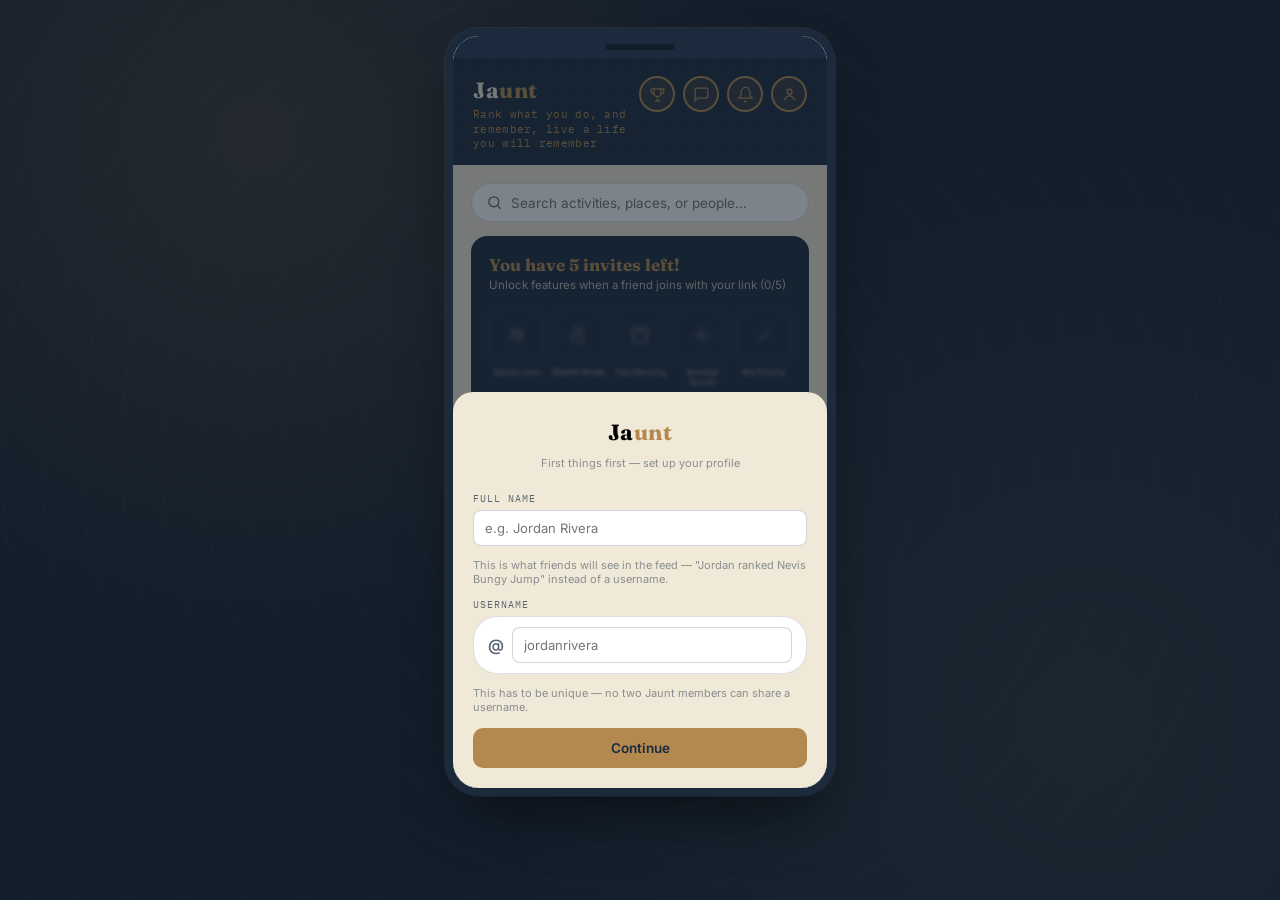
==== index.html @ 6f62150e "Add files via upload" ====
<!DOCTYPE html>
<html lang="en">
<head>
<meta charset="UTF-8">
<meta name="viewport" content="width=device-width, initial-scale=1.0">
<title>Jaunt — Prototype</title>
<link rel="preconnect" href="https://fonts.googleapis.com">
<link href="https://fonts.googleapis.com/css2?family=Fraunces:opsz,wght@9..144,400;9..144,600;9..144,700&family=Inter:wght@400;500;600;700&family=IBM+Plex+Mono:wght@400;500;600&display=swap" rel="stylesheet">
<style>
  :root{
    --ink:#1B2A3D;
    --ink-2:#131E2B;
    --parchment:#F1E9D8;
    --parchment-2:#E7DBBE;
    --brass:#B4894F;
    --brass-dark:#8C6A3B;
    --trail:#4B6455;      /* Exploration */
    --signal:#A8402F;     /* Adrenaline */
    --leisure:#3E6B8A;    /* Leisure */
    --culture:#6B4E71;    /* Culture */
    --nature:#7C8B4A;     /* Nature */
    --slate:#5C6670;
    --cream:#F1E9D8;
    --map-ocean:#D8E6EC;
    --map-land:#C7BFA2;
    --radius:14px;
  }
  *{box-sizing:border-box; margin:0; padding:0;}
  body{
    font-family:'Inter', sans-serif;
    background:
      radial-gradient(circle at 20% 15%, rgba(180,137,79,0.10), transparent 40%),
      radial-gradient(circle at 85% 80%, rgba(75,100,85,0.12), transparent 45%),
      var(--ink-2);
    min-height:100vh;
    display:flex;
    align-items:flex-start;
    justify-content:center;
    padding:28px 12px;
    position:relative;
    overflow-x:hidden;
  }
  body::before{
    content:'';
    position:fixed; inset:0;
    background-image:
      repeating-radial-gradient(circle at 50% 50%, transparent 0, transparent 38px, rgba(241,233,216,0.025) 39px, transparent 40px);
    pointer-events:none;
  }
  .phone{
    width:390px;
    max-width:100%;
    background:var(--parchment);
    border-radius:34px;
    border:8px solid var(--ink);
    box-shadow:0 30px 60px -20px rgba(0,0,0,0.6), 0 0 0 1px rgba(180,137,79,0.15);
    overflow:hidden;
    position:relative;
  }
  .notch{
    height:22px; background:var(--ink);
    display:flex; align-items:center; justify-content:center;
  }
  .notch::after{
    content:'';
    width:70px; height:6px; background:var(--ink-2); border-radius:4px;
  }
  .app{
    height:730px;
    display:flex;
    flex-direction:column;
    background:var(--parchment);
    position:relative;
  }
  .topbar{
    padding:18px 20px 14px;
    background:var(--ink);
    color:var(--cream);
    position:relative;
    overflow:hidden;
    display:flex;
    align-items:flex-start;
    justify-content:space-between;
  }
  .topbar::before{
    content:'';
    position:absolute; inset:0;
    background-image: linear-gradient(rgba(241,233,216,0.04) 1px, transparent 1px), linear-gradient(90deg, rgba(241,233,216,0.04) 1px, transparent 1px);
    background-size:14px 14px;
    opacity:0.5;
  }
  .brand{
    font-family:'Fraunces', serif;
    font-weight:700;
    font-size:22px;
    letter-spacing:0.5px;
    position:relative;
  }
  .brand span{color:var(--brass);}
  .tagline{
    font-family:'IBM Plex Mono', monospace;
    font-size:10.5px;
    letter-spacing:0.3px;
    color:var(--brass);
    margin-top:3px;
    line-height:1.4;
    max-width:240px;
    position:relative;
  }
  .profile-btn{
    width:36px; height:36px;
    border-radius:50%;
    border:2px solid var(--brass);
    background:rgba(180,137,79,0.12);
    display:flex; align-items:center; justify-content:center;
    cursor:pointer;
    flex-shrink:0;
    position:relative;
  }
  .profile-btn svg{width:17px; height:17px; color:var(--brass);}

  /* ---- Profile / standing panel ---- */
  .tier-stamp{
    width:104px; height:104px;
    border-radius:50%;
    border:3px solid var(--brass);
    display:flex; flex-direction:column; align-items:center; justify-content:center;
    margin:6px auto 14px;
    background:radial-gradient(circle, rgba(180,137,79,0.08), transparent 70%);
    position:relative;
    transform:rotate(-4deg);
  }
  .tier-stamp::before{
    content:'';
    position:absolute; inset:6px;
    border:1px dashed var(--brass);
    border-radius:50%;
    opacity:0.6;
  }
  .tier-stamp .tier-name{
    font-family:'Fraunces', serif; font-weight:700; font-size:14px; color:var(--ink);
    text-align:center; line-height:1.15; padding:0 8px;
  }
  .tier-stamp .tier-sub{
    font-family:'IBM Plex Mono', monospace; font-size:8px; letter-spacing:1px;
    text-transform:uppercase; color:var(--brass-dark); margin-top:3px;
  }
  .stat-row{
    display:flex; justify-content:space-between; align-items:center;
    padding:11px 0; border-bottom:1px solid rgba(27,42,61,0.08);
  }
  .stat-row:last-child{border-bottom:none;}
  .stat-label{font-size:12.5px; color:var(--slate);}
  .stat-value{font-family:'IBM Plex Mono', monospace; font-size:13px; font-weight:600; color:var(--ink);}
  .bar-track{
    width:100%; height:7px; border-radius:20px;
    background:rgba(27,42,61,0.1); overflow:hidden; margin-top:6px;
  }
  .bar-fill{height:100%; border-radius:20px; background:var(--trail); transition:width .3s ease;}
  .perk-row{
    display:flex; align-items:center; gap:10px;
    padding:10px 0; border-bottom:1px solid rgba(27,42,61,0.08);
  }
  .perk-row:last-child{border-bottom:none;}
  .perk-icon{
    width:28px; height:28px; border-radius:50%;
    display:flex; align-items:center; justify-content:center;
    flex-shrink:0;
  }
  .perk-icon svg{width:14px; height:14px;}
  .perk-icon.unlocked{background:var(--trail); color:#fff;}
  .perk-icon.locked{background:rgba(27,42,61,0.08); color:var(--slate);}
  .perk-text{flex:1;}
  .perk-name{font-size:12.5px; font-weight:600; color:var(--ink);}
  .perk-desc{font-size:10.5px; color:var(--slate); margin-top:1px;}
  .perk-status{
    font-family:'IBM Plex Mono', monospace; font-size:8.5px; letter-spacing:0.5px; text-transform:uppercase;
  }
  .perk-status.unlocked{color:var(--trail);}
  .perk-status.locked{color:var(--slate);}
  .upcoming-card{
    background:var(--parchment-2); border-radius:10px; padding:12px; margin-top:8px;
    border:1px solid rgba(27,42,61,0.1);
  }
  .upcoming-top{display:flex; justify-content:space-between; align-items:flex-start;}
  .upcoming-name{font-family:'Fraunces', serif; font-weight:600; font-size:13.5px; color:var(--ink);}
  .upcoming-date{font-family:'IBM Plex Mono', monospace; font-size:10px; color:var(--brass-dark);}
  .upcoming-loc{font-size:11px; color:var(--slate); margin-top:1px;}

  /* ---- Profile tab: header, map, pills ---- */
  .profile-head{
    display:flex; align-items:center; gap:12px;
    padding:4px 0 6px;
  }
  .avatar{
    width:54px; height:54px; border-radius:50%;
    background:var(--ink); color:var(--brass);
    display:flex; align-items:center; justify-content:center;
    font-family:'Fraunces', serif; font-weight:700; font-size:20px;
    border:2px solid var(--brass);
    flex-shrink:0; cursor:pointer; position:relative;
  }
  .profile-name{font-family:'Fraunces', serif; font-weight:600; font-size:16px; color:var(--ink);}
  .profile-rank{
    font-family:'IBM Plex Mono', monospace; font-size:11px; color:var(--brass-dark);
    margin-top:3px;
  }
  .profile-tier-chip{
    display:inline-block; margin-top:5px;
    font-family:'IBM Plex Mono', monospace; font-size:9px; letter-spacing:0.5px; text-transform:uppercase;
    color:var(--ink); background:var(--parchment-2); border:1px solid var(--brass);
    padding:2px 8px; border-radius:20px;
  }
  .map-card{
    background:#fff; border-radius:var(--radius); padding:10px;
    box-shadow:0 4px 14px -6px rgba(27,42,61,0.2); border:1px solid rgba(27,42,61,0.06);
  }
  .map-card svg{width:100%; height:auto; display:block;}
  .map-caption{
    display:flex; justify-content:space-between; align-items:center;
    font-size:11px; color:var(--slate); margin-top:8px; padding:0 2px;
  }
  .map-legend{display:flex; gap:8px; flex-wrap:wrap;}
  .legend-dot{display:inline-flex; align-items:center; gap:3px; font-size:9.5px; color:var(--slate);}
  .legend-dot::before{content:''; width:7px; height:7px; border-radius:50%; background:var(--c); display:inline-block;}
  .pill-nav{
    display:flex; gap:6px; margin:16px 0 4px; overflow-x:auto; padding-bottom:2px;
  }
  .pill-nav::-webkit-scrollbar{display:none;}
  .pill{
    font-family:'IBM Plex Mono', monospace; font-size:10.5px; letter-spacing:0.5px; text-transform:uppercase;
    padding:7px 13px; border-radius:20px; white-space:nowrap; cursor:pointer;
    border:1.5px solid var(--slate); color:var(--slate); background:transparent; flex-shrink:0;
  }
  .pill.active{background:var(--ink); color:var(--cream); border-color:var(--ink);}
  .rec-why{
    font-size:11px; color:var(--brass-dark); margin-top:6px; font-style:italic;
  }
  .want-flag{
    position:absolute; top:0; right:12px;
    width:16px; height:22px; background:var(--brass);
    clip-path:polygon(0 0, 100% 0, 100% 100%, 50% 78%, 0 100%);
  }

  /* ---- Friend tagging ---- */
  .friend-grid{display:flex; flex-wrap:wrap; gap:8px; margin:4px 0 6px;}
  .friend-chip{
    display:flex; align-items:center; gap:6px;
    padding:6px 11px 6px 6px; border-radius:20px;
    border:1.5px solid var(--slate); background:#fff;
    cursor:pointer; font-size:12px; color:var(--slate);
    font-family:'Inter', sans-serif;
  }
  .friend-chip .mini-avatar{
    width:20px; height:20px; border-radius:50%;
    background:var(--parchment-2); color:var(--ink);
    display:flex; align-items:center; justify-content:center;
    font-family:'IBM Plex Mono', monospace; font-size:9px; font-weight:600;
    flex-shrink:0;
  }
  .friend-chip.selected{border-color:var(--brass); background:var(--brass); color:#fff;}
  .friend-chip.selected .mini-avatar{background:rgba(255,255,255,0.3); color:#fff;}

  /* ---- Photo upload ---- */
  .photo-box{
    border:1.5px dashed var(--slate); border-radius:10px; padding:20px 12px;
    text-align:center; cursor:pointer; color:var(--slate); font-size:12px;
    background:rgba(255,255,255,0.4);
  }
  .photo-box svg{width:22px; height:22px; margin-bottom:6px; display:block; margin-left:auto; margin-right:auto;}
  .photo-preview-wrap{position:relative;}
  .photo-preview{width:100%; height:150px; border-radius:10px; object-fit:cover; display:block;}
  .photo-remove{
    position:absolute; top:8px; right:8px; width:26px; height:26px; border-radius:50%;
    background:rgba(19,30,43,0.75); color:#fff; border:none; cursor:pointer;
    display:flex; align-items:center; justify-content:center; font-size:13px;
  }

  /* ---- Trip stop reorder buttons ---- */
  .stop-move-btn{
    width:20px; height:16px; border:1px solid rgba(27,42,61,0.15); border-radius:4px;
    background:#fff; color:var(--slate); cursor:pointer;
    display:flex; align-items:center; justify-content:center; padding:0;
  }
  .stop-move-btn svg{width:11px; height:11px;}
  .stop-move-btn:disabled{opacity:0.25; cursor:not-allowed;}

  /* ---- Avatar stacks & row thumbnails ---- */
  .mini-avatar{
    width:20px; height:20px; border-radius:50%;
    background:var(--ink); color:var(--brass);
    display:flex; align-items:center; justify-content:center;
    font-family:'IBM Plex Mono', monospace; font-size:8px; font-weight:600;
    flex-shrink:0;
  }
  .avatar-stack{display:flex; margin-top:6px;}
  .avatar-stack .mini-avatar{
    border:1.5px solid var(--parchment); margin-left:-6px;
  }
  .avatar-stack .mini-avatar:first-child{margin-left:0;}
  .row-thumb{width:36px; height:36px; border-radius:8px; object-fit:cover; flex-shrink:0;}

  /* ---- Feed ---- */
  .feed-post{
    background:#fff; border-radius:var(--radius); padding:14px;
    margin-bottom:12px; box-shadow:0 4px 14px -6px rgba(27,42,61,0.2);
    border:1px solid rgba(27,42,61,0.06); cursor:pointer;
  }
  .feed-top{display:flex; gap:10px; align-items:flex-start;}
  .feed-avatar{width:36px; height:36px; font-size:12px;}
  .feed-body{flex:1; min-width:0;}
  .feed-text{font-size:13px; color:var(--ink); line-height:1.4;}
  .feed-meta{font-size:11px; color:var(--slate); margin-top:3px;}
  .feed-note{font-size:12.5px; color:var(--ink); margin-top:8px; line-height:1.4;}
  .feed-time{font-family:'IBM Plex Mono', monospace; font-size:9.5px; color:var(--slate); flex-shrink:0; margin-left:6px;}
  .feed-photo{width:100%; height:130px; object-fit:cover; border-radius:8px; margin-top:10px;}
  .feed-photo-caption{font-size:11px; color:var(--slate); margin-top:4px; font-style:italic;}
  .feed-actions{display:flex; align-items:center; gap:16px; margin-top:10px; padding-top:10px; border-top:1px solid rgba(27,42,61,0.07);}
  .feed-action-btn{
    display:flex; align-items:center; gap:5px; background:none; border:none; cursor:pointer;
    font-family:'IBM Plex Mono', monospace; font-size:10.5px; color:var(--slate);
  }
  .feed-action-btn svg{width:15px; height:15px;}
  .feed-action-btn.liked{color:var(--signal);}
  .feed-action-btn.liked svg{fill:var(--signal);}
  .feed-action-btn.report-btn{margin-left:auto;}
  .report-reason-row{
    display:flex; align-items:center; gap:10px; padding:11px 4px; cursor:pointer;
    border-bottom:1px solid rgba(27,42,61,0.06);
  }
  .report-reason-row:last-child{border-bottom:none;}
  .report-radio{width:16px; height:16px; border-radius:50%; border:1.5px solid var(--slate); flex-shrink:0; display:flex; align-items:center; justify-content:center;}
  .report-radio.selected{border-color:var(--signal);}
  .report-radio.selected::after{content:''; width:8px; height:8px; border-radius:50%; background:var(--signal);}

  /* ---- Public profile viewer & person search results ---- */
  .person-result-row{display:flex; align-items:center; gap:10px; padding:10px 4px; cursor:pointer; border-bottom:1px solid rgba(27,42,61,0.06);}
  .visibility-pill{
    font-family:'IBM Plex Mono', monospace; font-size:8px; text-transform:uppercase; letter-spacing:0.5px;
    padding:2px 7px; border-radius:20px; flex-shrink:0;
  }
  .visibility-pill.public{background:rgba(75,100,85,0.15); color:var(--trail);}
  .visibility-pill.private{background:rgba(27,42,61,0.08); color:var(--slate);}
  .public-been-row{display:flex; align-items:center; gap:10px; padding:9px 0; border-bottom:1px solid rgba(27,42,61,0.07);}
  .public-been-row:last-child{border-bottom:none;}

  /* ---- Friend notes (what your friends think) ---- */
  .friend-note-row{display:flex; gap:10px; padding:10px 0; border-bottom:1px solid rgba(27,42,61,0.08);}
  .friend-note-row:last-child{border-bottom:none;}
  .friend-note-top{display:flex; align-items:center; gap:8px; font-size:12.5px; color:var(--ink); font-weight:600;}
  .friend-note-text{font-size:12px; color:var(--slate); margin-top:3px; font-style:italic; line-height:1.4;}

  /* ---- Search ---- */
  .search-box{
    display:flex; align-items:center; gap:8px;
    background:#fff; border:1.5px solid rgba(27,42,61,0.15); border-radius:24px;
    padding:10px 14px; margin-bottom:4px; color:var(--slate);
  }
  .search-box svg{width:17px; height:17px; flex-shrink:0;}
  .search-box input{
    border:none; outline:none; background:transparent; flex:1;
    font-family:'Inter', sans-serif; font-size:13.5px; color:var(--ink);
  }
  .search-result-row{
    display:flex; align-items:center; gap:10px; padding:10px 4px; cursor:pointer;
    border-bottom:1px solid rgba(27,42,61,0.06);
  }
  .search-result-name{font-family:'Fraunces', serif; font-weight:600; font-size:13.5px; color:var(--ink);}
  .search-result-loc{font-size:11px; color:var(--slate);}
  .search-badge{
    font-family:'IBM Plex Mono', monospace; font-size:8px; text-transform:uppercase;
    color:var(--slate); background:var(--parchment-2); border-radius:10px; padding:2px 7px; flex-shrink:0;
  }
  .request-add-row{
    display:flex; align-items:center; gap:10px;
    border:1.5px dashed var(--brass); border-radius:10px;
    padding:14px; margin-top:8px; cursor:pointer;
    color:var(--slate); font-size:12.5px; line-height:1.4;
  }
  .request-add-row svg{width:20px; height:20px; color:var(--brass); flex-shrink:0;}
  .request-add-link{color:var(--brass-dark); font-weight:600; text-decoration:underline;}

  /* ---- Notifications ---- */
  .notif-row{display:flex; gap:10px; align-items:flex-start; padding:11px 0; border-bottom:1px solid rgba(27,42,61,0.08);}
  .notif-row:last-child{border-bottom:none;}
  .notif-row.unread{background:rgba(180,137,79,0.06); margin:0 -8px; padding:11px 8px; border-radius:8px;}
  .notif-icon{width:30px; height:30px; border-radius:50%; background:var(--parchment-2); color:var(--brass-dark); display:flex; align-items:center; justify-content:center; flex-shrink:0;}
  .notif-icon svg{width:15px; height:15px;}
  .notif-text{font-size:12.5px; color:var(--ink); line-height:1.4;}
  .notif-time{font-family:'IBM Plex Mono', monospace; font-size:9.5px; color:var(--slate); margin-top:2px;}

  /* ---- Messages ---- */
  .convo-row{display:flex; gap:10px; align-items:center; padding:12px 0; border-bottom:1px solid rgba(27,42,61,0.08); cursor:pointer;}
  .convo-row:last-child{border-bottom:none;}
  .convo-name{font-family:'Fraunces', serif; font-weight:600; font-size:13.5px; color:var(--ink);}
  .convo-preview{font-size:11.5px; color:var(--slate); margin-top:1px; white-space:nowrap; overflow:hidden; text-overflow:ellipsis; max-width:220px;}
  .convo-unread-dot{width:8px; height:8px; border-radius:50%; background:var(--signal); flex-shrink:0;}
  .msg-bubble{max-width:78%; padding:9px 13px; border-radius:14px; font-size:12.5px; line-height:1.4; margin-bottom:8px;}
  .msg-bubble.them{background:var(--parchment-2); color:var(--ink); border-bottom-left-radius:4px; align-self:flex-start;}
  .msg-bubble.you{background:var(--ink); color:var(--cream); border-bottom-right-radius:4px; align-self:flex-end; margin-left:auto;}
  .msg-thread{display:flex; flex-direction:column; max-height:340px; overflow-y:auto; padding:4px 2px;}
  .msg-input-row{display:flex; gap:8px; margin-top:12px;}
  .msg-input-row input{flex:1; border:1.5px solid rgba(27,42,61,0.2); border-radius:20px; padding:9px 14px; font-family:'Inter', sans-serif; font-size:13px;}

  /* ---- Badges ---- */
  .badge-grid{display:grid; grid-template-columns:repeat(3,1fr); gap:12px; margin-top:6px;}
  .badge-card{text-align:center; padding:12px 6px; border-radius:12px; background:#fff; border:1px solid rgba(27,42,61,0.08);}
  .badge-card.locked{opacity:0.4;}
  .badge-circle{width:44px; height:44px; border-radius:50%; margin:0 auto 8px; display:flex; align-items:center; justify-content:center; background:var(--brass); color:#fff;}
  .badge-circle svg{width:20px; height:20px;}
  .badge-card.locked .badge-circle{background:var(--slate);}
  .badge-name{font-family:'Fraunces', serif; font-weight:600; font-size:11px; color:var(--ink); line-height:1.25;}
  .badge-desc{font-size:9.5px; color:var(--slate); margin-top:3px; line-height:1.3;}

  /* ---- First Finder tier chips ---- */
  .ff-tier-row{display:flex; gap:8px;}
  .ff-tier-chip{
    flex:1; text-align:center; padding:8px 4px; border-radius:10px;
    background:var(--parchment-2); border:1.5px solid transparent; opacity:0.55;
  }
  .ff-tier-chip.earned{opacity:1; border-color:rgba(180,137,79,0.3);}
  .ff-tier-chip.current{opacity:1; background:var(--brass); border-color:var(--brass-dark);}
  .ff-tier-chip.current .ff-tier-level, .ff-tier-chip.current .ff-tier-name{color:#fff;}
  .ff-tier-level{font-family:'IBM Plex Mono', monospace; font-size:8px; color:var(--brass-dark); letter-spacing:0.5px;}
  .ff-tier-name{font-family:'Fraunces', serif; font-weight:700; font-size:11px; color:var(--ink); margin-top:2px;}
  .ff-tier-req{font-size:8px; color:var(--slate); margin-top:2px;}
  .ff-showcase-card{
    display:flex; align-items:center; gap:12px; background:#fff; border:1px solid rgba(27,42,61,0.08);
    border-radius:14px; padding:14px; margin:10px 0 16px;
  }
  .ff-showcase-icon{
    width:44px; height:44px; border-radius:50%; flex-shrink:0; display:flex; align-items:center; justify-content:center;
    background:var(--brass); color:#fff;
  }
  .ff-showcase-icon svg{width:20px; height:20px;}

  /* ---- Submission pipeline (duplicate check / affiliate match) ---- */
  .processing-step{display:flex; align-items:center; gap:10px; padding:14px 4px; font-size:13px; color:var(--ink);}
  .mini-spinner{
    width:16px; height:16px; border-radius:50%; border:2px solid rgba(27,42,61,0.15);
    border-top-color:var(--brass-dark); flex-shrink:0; animation:mini-spin 0.8s linear infinite;
  }
  @keyframes mini-spin{ to{ transform:rotate(360deg); } }
  .processing-outcome{display:flex; align-items:flex-start; gap:10px; padding:10px 4px; font-size:12.5px; color:var(--ink);}
  .processing-outcome svg{width:18px; height:18px; flex-shrink:0; margin-top:1px;}
  .processing-outcome.success svg{color:var(--trail);}
  .booking-preview-card{background:var(--parchment-2); border-radius:10px; padding:12px; margin-top:6px;}
  .booking-preview-name{font-family:'Fraunces', serif; font-weight:700; font-size:13.5px; color:var(--ink);}
  .booking-preview-loc{font-size:11px; color:var(--slate); margin-top:2px;}

  /* ---- Year in travel recap ---- */
  .recap-card{background:linear-gradient(160deg, var(--ink), var(--ink-2)); color:var(--cream); border-radius:16px; padding:24px 20px; text-align:center;}
  .recap-title{font-family:'Fraunces', serif; font-weight:700; font-size:20px; color:var(--brass);}
  .recap-sub{font-family:'IBM Plex Mono', monospace; font-size:10px; letter-spacing:1.5px; text-transform:uppercase; opacity:0.7; margin-top:4px;}
  .recap-stats{display:grid; grid-template-columns:1fr 1fr; gap:14px; margin:22px 0;}
  .recap-stat-num{font-family:'Fraunces', serif; font-weight:700; font-size:28px; color:#fff;}
  .recap-stat-label{font-family:'IBM Plex Mono', monospace; font-size:9px; letter-spacing:1px; text-transform:uppercase; opacity:0.65; margin-top:2px;}
  .recap-highlight{border-top:1px dashed rgba(241,233,216,0.3); padding-top:16px; margin-top:6px; font-size:12px; opacity:0.85;}

  /* ---- Percentile card ---- */
  .percentile-card{
    background:linear-gradient(160deg, var(--leisure), var(--ink)); color:#fff; border-radius:16px;
    padding:20px; margin-bottom:16px;
  }
  .percentile-label{font-family:'IBM Plex Mono', monospace; font-size:9.5px; letter-spacing:1.5px; text-transform:uppercase; opacity:0.7;}
  .percentile-title{font-family:'Fraunces', serif; font-weight:700; font-size:24px; margin-top:6px;}
  .percentile-stats{display:flex; gap:28px; margin:18px 0 14px;}
  .percentile-num{font-family:'Fraunces', serif; font-weight:700; font-size:26px;}
  .percentile-stat-label{font-family:'IBM Plex Mono', monospace; font-size:9px; letter-spacing:0.5px; text-transform:uppercase; opacity:0.75; margin-top:2px;}
  .percentile-footer{font-size:12.5px; opacity:0.85; margin-bottom:14px;}
  .percentile-brand{font-family:'Fraunces', serif; font-weight:700; font-size:16px; text-align:center; opacity:0.9;}
  .percentile-brand span{color:var(--brass);}

  /* ---- Activity calendar ---- */
  .calendar-card{background:#fff; border-radius:16px; padding:16px; border:1px solid rgba(27,42,61,0.08); box-shadow:0 4px 14px -6px rgba(27,42,61,0.15);}
  .calendar-header{display:flex; align-items:center; justify-content:space-between; font-family:'Fraunces', serif; font-weight:600; font-size:14px; color:var(--ink); margin-bottom:10px;}
  .calendar-header button{background:none; border:none; cursor:pointer; color:var(--ink); padding:4px;}
  .calendar-header button:disabled{opacity:0.25; cursor:not-allowed;}
  .calendar-header svg{width:16px; height:16px;}
  .calendar-stats-row{display:flex; gap:16px; font-size:11.5px; color:var(--slate); margin-bottom:12px;}
  .calendar-stats-row b{color:var(--ink); font-family:'IBM Plex Mono', monospace;}
  .calendar-dow-row{display:grid; grid-template-columns:repeat(7,1fr); text-align:center; font-family:'IBM Plex Mono', monospace; font-size:9px; color:var(--slate); text-transform:uppercase; margin-bottom:4px;}
  .calendar-grid{display:grid; grid-template-columns:repeat(7,1fr); gap:4px;}
  .cal-day{
    aspect-ratio:1; border-radius:6px; background:var(--parchment-2); position:relative;
    display:flex; align-items:flex-end; justify-content:flex-start; padding:3px;
  }
  .cal-day-empty{background:transparent;}
  .cal-day.has-activity{background:var(--trail);}
  .cal-day-clickable{cursor:pointer; transition:transform 0.12s ease;}
  .cal-day-clickable:hover{transform:scale(1.06); box-shadow:0 2px 8px -2px rgba(27,42,61,0.4); z-index:1;}
  .cal-day-num{font-family:'IBM Plex Mono', monospace; font-size:8px; color:var(--slate);}
  .cal-day.has-activity .cal-day-num{color:rgba(255,255,255,0.85); text-shadow:0 1px 2px rgba(0,0,0,0.4);}
  .cal-day-count{
    position:absolute; top:2px; right:2px; background:var(--ink); color:#fff;
    font-family:'IBM Plex Mono', monospace; font-size:7.5px; font-weight:700;
    width:13px; height:13px; border-radius:50%; display:flex; align-items:center; justify-content:center;
  }

  /* ---- Photo gallery ---- */
  .gallery-row{display:flex; gap:8px; overflow-x:auto; padding-bottom:4px;}
  .gallery-row::-webkit-scrollbar{display:none;}
  .gallery-thumb{position:relative; flex-shrink:0; width:84px; height:84px; border-radius:10px; overflow:hidden;}
  .gallery-thumb img{width:100%; height:100%; object-fit:cover;}
  .gallery-thumb .photo-remove{width:20px; height:20px; top:4px; right:4px;}
  .gallery-add{
    flex-shrink:0; width:84px; height:84px; border-radius:10px;
    border:1.5px dashed var(--slate); display:flex; align-items:center; justify-content:center;
    cursor:pointer; color:var(--slate);
  }
  .gallery-add svg{width:18px; height:18px; flex-shrink:0;}
  .photo-note-row{display:flex; align-items:center; gap:10px; margin-bottom:8px;}
  .photo-note-row .field-select{padding:8px 10px; font-size:12px;}

  /* ---- List creation ---- */
  .checkbox-row{display:flex; align-items:center; gap:10px; padding:9px 0; border-bottom:1px solid rgba(27,42,61,0.06); cursor:pointer;}
  .checkbox-row:last-child{border-bottom:none;}
  .checkbox-box{width:18px; height:18px; border-radius:5px; border:1.5px solid var(--slate); flex-shrink:0; display:flex; align-items:center; justify-content:center;}
  .checkbox-box.checked{background:var(--brass); border-color:var(--brass); color:#fff;}
  .checkbox-box svg{width:12px; height:12px;}
  .notif-sub-toggle{cursor:pointer;}

  /* ---- Admin gate ---- */
  .admin-toggle-row{
    display:flex; align-items:center; justify-content:space-between; gap:10px;
    background:#fff; border:1px solid rgba(27,42,61,0.1); border-radius:10px;
    padding:10px 12px; margin-bottom:14px; font-size:11.5px; color:var(--slate);
  }
  .role-pill{
    font-family:'IBM Plex Mono', monospace; font-size:9px; letter-spacing:0.5px; text-transform:uppercase;
    padding:5px 10px; border-radius:20px; cursor:pointer; border:1.5px solid var(--slate); color:var(--slate);
  }
  .role-pill.active{background:var(--ink); color:var(--brass); border-color:var(--ink);}
  .follow-count-btn{
    background:none; border:none; color:var(--slate); font-size:11.5px; font-family:'Inter', sans-serif;
    cursor:pointer; padding:0; text-decoration:underline; text-underline-offset:2px;
  }
  .admin-badge{
    display:inline-block; font-family:'IBM Plex Mono', monospace; font-size:8.5px; letter-spacing:0.5px; text-transform:uppercase;
    color:var(--brass-dark); background:var(--parchment-2); border:1px solid var(--brass); border-radius:20px; padding:2px 8px; margin-left:6px;
  }

  /* ---- Curated lists ---- */
  .list-scroll{display:flex; gap:10px; overflow-x:auto; padding-bottom:6px; margin-bottom:6px;}
  .list-scroll::-webkit-scrollbar{display:none;}
  .list-card{
    flex-shrink:0; width:150px; height:110px; border-radius:12px;
    background:var(--c); position:relative; overflow:hidden; cursor:pointer;
    display:flex; align-items:flex-end; padding:10px;
    box-shadow:0 4px 14px -6px rgba(27,42,61,0.3);
  }
  .list-card::before{
    content:''; position:absolute; inset:0;
    background:linear-gradient(180deg, transparent 30%, rgba(19,30,43,0.75) 100%);
  }
  .list-card-text{position:relative; color:#fff;}
  .list-card-title{font-family:'Fraunces', serif; font-weight:700; font-size:13px; line-height:1.2;}
  .list-card-sub{font-family:'IBM Plex Mono', monospace; font-size:9px; margin-top:3px; opacity:0.9;}

  /* ---- Near you ---- */
  .field-select{
    width:100%; border:1.5px solid rgba(27,42,61,0.2); background:#fff; border-radius:8px;
    padding:9px 11px; font-family:'Inter', sans-serif; font-size:13px; color:var(--ink);
  }
  .category-pick-grid{display:flex; flex-wrap:wrap; gap:8px; margin-top:2px;}
  .category-pick-btn{
    display:flex; align-items:center; gap:8px; flex:1 1 auto; min-width:130px;
    padding:11px 14px; border-radius:14px; border:1.5px solid rgba(27,42,61,0.15);
    background:#fff; color:var(--ink); cursor:pointer;
    font-family:'Inter', sans-serif; font-weight:600; font-size:12.5px;
  }
  .category-pick-btn svg{width:17px; height:17px; flex-shrink:0;}
  .category-pick-btn.selected{background:var(--ink); color:var(--brass); border-color:var(--ink);}
  .nearby-row{display:flex; align-items:center; gap:10px; padding:10px 0; border-bottom:1px solid rgba(27,42,61,0.08); cursor:pointer;}
  .nearby-row:last-child{border-bottom:none;}
  .nearby-dist{font-family:'IBM Plex Mono', monospace; font-size:10.5px; color:var(--brass-dark); flex-shrink:0;}

  /* ---- Leaderboard ---- */
  .lb-row{display:flex; align-items:center; gap:12px; padding:11px 0; border-bottom:1px solid rgba(27,42,61,0.08);}
  .lb-row:last-child{border-bottom:none;}
  .lb-rank{width:22px; font-family:'IBM Plex Mono', monospace; font-weight:700; font-size:13px; color:var(--slate); text-align:center; flex-shrink:0;}
  .lb-rank.gold{color:#B4894F;} .lb-rank.silver{color:#8C97A0;} .lb-rank.bronze{color:#A8703F;}
  .lb-you{background:var(--parchment-2); border-radius:10px; margin:0 -8px; padding:11px 8px;}
  .lb-stat{font-family:'IBM Plex Mono', monospace; font-weight:700; font-size:13px; color:var(--ink);}

  /* ---- Score chips & tier picker ---- */
  .score-chip{
    font-family:'IBM Plex Mono', monospace; font-weight:700; font-size:13px; color:#fff;
    background:var(--c); border-radius:8px; min-width:36px; height:34px; padding:0 6px;
    display:flex; align-items:center; justify-content:center; flex-shrink:0;
  }
  .score-chip-sm{font-size:10.5px; min-width:28px; height:24px; border-radius:6px;}
  .score-chip-locked{
    background:var(--parchment-2); border:1.5px dashed var(--slate); color:var(--slate);
    border-radius:8px; min-width:36px; height:34px; display:flex; align-items:center; justify-content:center; flex-shrink:0;
  }
  .score-chip-locked svg{width:15px; height:15px;}
  .score-chip-locked-sm{min-width:28px; height:24px; border-radius:6px;}
  .score-chip-locked-sm svg{width:12px; height:12px;}
  .tier-pills{display:flex; gap:8px; margin:4px 0 16px;}
  .tier-pill{
    flex:1; padding:11px 4px; border-radius:10px; border:1.5px solid var(--slate);
    background:#fff; text-align:center; font-size:11.5px; font-weight:600; color:var(--slate);
    cursor:pointer; line-height:1.3;
  }
  .tier-pill.selected{border-color:var(--c); background:var(--c); color:#fff;}

  /* ---- Recommended / average score row ---- */
  .mini-score-row{display:flex; gap:14px; margin-top:8px; flex-wrap:wrap;}
  .mini-score{display:flex; align-items:center; gap:4px; font-family:'IBM Plex Mono', monospace; font-size:10.5px; color:var(--slate);}
  .mini-score svg{width:11px; height:11px; flex-shrink:0;}
  .mini-score .val{font-weight:700; color:var(--ink);}
  .mini-score.locked{opacity:0.55; font-style:italic;}
  .sample-count{color:var(--slate); font-weight:400;}
  .tag-row{display:flex; flex-wrap:wrap; gap:6px; margin-top:8px;}
  .vibe-tag{
    font-family:'IBM Plex Mono', monospace; font-size:9px; letter-spacing:0.3px;
    color:var(--brass-dark); background:var(--parchment-2); border:1px solid rgba(180,137,79,0.35);
    border-radius:20px; padding:3px 9px;
  }
  .price-tier{font-family:'IBM Plex Mono', monospace; font-weight:700; font-size:11px; color:var(--ink);}

  /* ---- Breakdown (Activities / Cities / Countries) ---- */
  .breakdown-header{
    display:flex; justify-content:space-between; align-items:center;
    margin:14px 0 4px; font-size:12.5px; color:var(--slate);
  }
  .breakdown-header .pill{padding:5px 11px; font-size:9.5px;}
  .breakdown-row{
    display:flex; justify-content:space-between; align-items:center;
    padding:13px 0; border-bottom:1px solid rgba(27,42,61,0.08); cursor:pointer;
  }
  .breakdown-row:last-child{border-bottom:none;}
  .avg-circle{
    width:42px; height:42px; border-radius:50%;
    border:2px solid var(--c); background:#fff; color:var(--c);
    display:flex; align-items:center; justify-content:center;
    font-family:'IBM Plex Mono', monospace; font-weight:700; font-size:13px;
  }
  .screen{
    flex:1;
    overflow-y:auto;
    padding:18px 18px 90px;
    display:none;
  }
  .screen.active{display:block;}
  .screen::-webkit-scrollbar{width:0px;}

  /* ---- Section headers ---- */
  .sec-label{
    font-family:'IBM Plex Mono', monospace;
    font-size:10.5px;
    letter-spacing:2px;
    text-transform:uppercase;
    color:var(--slate);
    margin:22px 0 10px;
    display:flex;
    align-items:center;
    gap:8px;
  }
  .sec-label:first-child{margin-top:0;}
  .sec-label::after{
    content:'';
    flex:1;
    height:1px;
    background:repeating-linear-gradient(90deg, var(--slate) 0 3px, transparent 3px 6px);
    opacity:0.4;
  }
  .sec-label-row{display:flex; align-items:center; justify-content:space-between; margin:22px 0 10px;}
  .sec-label-row:first-child{margin-top:0;}
  .sec-label-action{
    font-family:'IBM Plex Mono', monospace; font-size:9.5px; letter-spacing:0.5px; text-transform:uppercase;
    color:var(--brass-dark); background:none; border:none; cursor:pointer; white-space:nowrap;
  }
  .search-filter-row{display:flex; gap:6px; margin:10px 0;}
  .quick-pill-row{display:flex; gap:8px; margin:14px 0 6px; overflow-x:auto;}
  .quick-pill{
    display:flex; align-items:center; gap:6px; flex-shrink:0;
    background:var(--ink); color:var(--brass); border:none; border-radius:20px;
    padding:10px 16px; font-family:'Inter', sans-serif; font-weight:600; font-size:12.5px; cursor:pointer;
  }
  .quick-pill svg{width:15px; height:15px;}
  .rank-entry-card{
    display:flex; align-items:center; gap:12px; background:#fff; border:1.5px solid var(--brass);
    border-radius:14px; padding:14px; margin-top:14px; cursor:pointer;
  }
  .rank-entry-card svg{width:26px; height:26px; color:var(--brass-dark); flex-shrink:0;}
  .recent-row{display:flex; align-items:center; gap:10px; padding:9px 0; border-bottom:1px solid rgba(27,42,61,0.06); cursor:pointer;}
  .recent-row:last-child{border-bottom:none;}
  .recent-row svg{width:15px; height:15px; color:var(--slate); flex-shrink:0;}

  /* ---- Invite progress card (Feed) ---- */
  .trip-countdown-card{
    display:flex; align-items:center; gap:10px; background:var(--brass); color:var(--ink);
    border-radius:12px; padding:12px 14px; margin-bottom:14px; cursor:pointer; font-size:12.5px;
  }
  .trip-countdown-card svg{width:20px; height:20px; flex-shrink:0;}

  .memory-card{
    display:flex; gap:12px; background:#fff; border:1.5px dashed var(--brass); border-radius:14px;
    padding:12px; margin-bottom:14px; cursor:pointer; align-items:center;
  }
  .memory-media{width:52px; height:52px; border-radius:10px; flex-shrink:0; display:flex; align-items:center; justify-content:center; color:#fff;}
  .memory-media svg{width:22px; height:22px;}
  .memory-label{font-family:'IBM Plex Mono', monospace; font-size:9px; letter-spacing:0.5px; text-transform:uppercase; color:var(--brass-dark);}
  .memory-dismiss{
    background:none; border:none; color:var(--slate); cursor:pointer; font-size:14px;
    padding:4px; flex-shrink:0; align-self:flex-start;
  }
  .new-posts-pill{
    display:flex; align-items:center; justify-content:center; gap:6px; width:100%;
    background:var(--leisure); color:#fff; border:none; border-radius:20px;
    padding:9px 14px; margin-bottom:12px; font-family:'Inter', sans-serif; font-weight:600; font-size:12px;
    cursor:pointer;
  }
  .new-posts-pill svg{width:13px; height:13px;}

  .invite-card{
    background:var(--ink); color:var(--cream); border-radius:16px; padding:18px;
    margin-bottom:18px; position:relative; overflow:hidden;
  }
  .invite-card-title{font-family:'Fraunces', serif; font-weight:700; font-size:17px; color:var(--brass);}
  .invite-card-sub{font-size:11.5px; opacity:0.75; margin-top:3px;}
  .invite-perk-grid{display:grid; grid-template-columns:repeat(5,1fr); gap:8px; margin:16px 0;}
  .invite-perk{text-align:center;}
  .invite-perk-icon{
    width:100%; aspect-ratio:1; border-radius:12px; border:1.5px solid rgba(241,233,216,0.3);
    display:flex; align-items:center; justify-content:center; position:relative; margin-bottom:5px;
  }
  .invite-perk-icon svg{width:20px; height:20px; color:rgba(241,233,216,0.7);}
  .invite-perk-icon.unlocked{background:var(--trail); border-color:var(--trail);}
  .invite-perk-icon.unlocked svg{color:#fff;}
  .invite-perk-icon.locked-blur{filter:blur(2.5px); opacity:0.5;}
  .invite-perk-icon.ready{
    border-color:var(--brass); filter:blur(2.5px); opacity:0.75;
    animation:invite-perk-pulse 1.6s ease-in-out infinite;
  }
  @keyframes invite-perk-pulse{
    0%, 100%{ box-shadow:0 0 0 0 rgba(180,137,79,0.5); }
    50%{ box-shadow:0 0 0 4px rgba(180,137,79,0); }
  }
  .invite-perk.tappable{cursor:pointer;}
  .invite-perk-label{font-size:8.5px; line-height:1.2; opacity:0.85;}
  .invite-perk-label.blurred-text{filter:blur(2px); opacity:0.6; user-select:none;}
  .invite-perk.tappable .invite-perk-label{filter:none; opacity:1; color:var(--brass); font-weight:700;}
  .invite-card .btn-brass{margin-top:2px;}

  /* ---- Ask friends composer ---- */
  .ask-composer-btn{
    display:flex; align-items:center; gap:10px; width:100%;
    background:#fff; border:1.5px solid rgba(27,42,61,0.15); border-radius:24px;
    padding:11px 16px; font-family:'Inter', sans-serif; font-size:13px; color:var(--slate);
    cursor:pointer; margin-bottom:14px; text-align:left;
  }
  .ask-composer-btn svg{width:18px; height:18px; color:var(--brass-dark); flex-shrink:0;}

  /* ---- Near-you autocomplete ---- */
  .nearyou-suggest-row{display:flex; align-items:center; gap:10px; padding:9px 10px; cursor:pointer; border-bottom:1px solid rgba(27,42,61,0.06); background:#fff;}
  .nearyou-suggest-row:last-child{border-bottom:none;}
  .nearyou-suggest-wrap{background:#fff; border:1px solid rgba(27,42,61,0.12); border-radius:10px; margin-top:4px; overflow:hidden; box-shadow:0 4px 14px -6px rgba(27,42,61,0.2);}

  /* ---- Stamp badges (category selector) ---- */
  .stamps{
    display:grid;
    grid-template-columns:repeat(3,1fr);
    gap:10px;
  }
  .stamp{
    aspect-ratio:1;
    border-radius:50%;
    border:2.5px solid var(--c);
    display:flex; flex-direction:column; align-items:center; justify-content:center;
    gap:4px;
    background:radial-gradient(circle, rgba(255,255,255,0.4), transparent 70%);
    transform:rotate(-5deg);
    cursor:pointer;
    position:relative;
    transition:transform .15s ease, box-shadow .15s ease;
    color:var(--c);
  }
  .stamp:nth-child(2){transform:rotate(4deg);}
  .stamp:nth-child(3){transform:rotate(-3deg);}
  .stamp:nth-child(4){transform:rotate(5deg);}
  .stamp:nth-child(5){transform:rotate(-4deg);}
  .stamp::before{
    content:'';
    position:absolute; inset:5px;
    border:1px dashed var(--c);
    border-radius:50%;
    opacity:0.6;
  }
  .stamp:hover{transform:rotate(0deg) scale(1.04);}
  .stamp.selected{
    background:var(--c);
    color:var(--parchment);
    box-shadow:0 6px 16px -4px rgba(0,0,0,0.35);
  }
  .stamp.selected::before{border-color:var(--parchment); opacity:0.5;}
  .stamp svg{width:22px; height:22px;}
  .stamp-label{
    font-family:'IBM Plex Mono', monospace;
    font-size:8px;
    letter-spacing:0.5px;
    text-transform:uppercase;
    text-align:center;
    line-height:1.1;
  }

  /* ---- Experience cards ---- */
  .xcard{
    background:#fff;
    border-radius:var(--radius);
    overflow:hidden;
    box-shadow:0 4px 14px -6px rgba(27,42,61,0.25);
    margin-bottom:12px;
    display:flex;
    border:1px solid rgba(27,42,61,0.06);
    cursor:pointer;
  }
  .xcard-media{
    width:84px;
    flex-shrink:0;
    background:var(--c);
    display:flex; align-items:center; justify-content:center;
    position:relative;
  }
  .xcard-media svg{width:30px; height:30px; color:rgba(255,255,255,0.92); position:relative;}
  .xcard-media::after{
    content:'';
    position:absolute; inset:0;
    background:linear-gradient(160deg, rgba(255,255,255,0.18), transparent 60%);
  }
  .xcard-body{
    padding:12px 14px;
    flex:1;
    min-width:0;
  }
  .xcard-top{display:flex; justify-content:space-between; align-items:flex-start; gap:8px;}
  .xcard-name{font-family:'Fraunces', serif; font-weight:600; font-size:15px; color:var(--ink); line-height:1.25;}
  .xcard-loc{font-size:11.5px; color:var(--slate); margin-top:2px;}
  .xcard-blurb{font-size:12px; color:var(--slate); margin-top:6px; line-height:1.4;}
  .src-tag{
    font-family:'IBM Plex Mono', monospace;
    font-size:8.5px;
    letter-spacing:0.5px;
    text-transform:uppercase;
    padding:2px 6px;
    border-radius:20px;
    white-space:nowrap;
    flex-shrink:0;
  }
  .src-viator{background:#e9f0f4; color:#2b5876;}
  .src-gyg{background:#eef3e6; color:#4a6b2c;}
  .src-user{background:#f6ece1; color:var(--brass-dark);}

  /* ---- Buttons ---- */
  .btn{
    font-family:'Inter', sans-serif;
    font-weight:600;
    font-size:13.5px;
    border:none;
    border-radius:10px;
    padding:12px 16px;
    cursor:pointer;
    transition:transform .1s ease, opacity .15s ease;
  }
  .btn:active{transform:scale(0.97);}
  .btn-primary{background:var(--ink); color:var(--cream);}
  .btn-brass{background:var(--brass); color:var(--ink);}
  .btn-outline{background:transparent; border:1.5px solid var(--slate); color:var(--slate);}
  .btn-approve{background:var(--trail); color:#fff;}
  .btn-reject{background:transparent; border:1.5px solid var(--signal); color:var(--signal);}
  .btn-block{width:100%; display:block; text-align:center;}
  .btn-sm{padding:8px 12px; font-size:12px; border-radius:8px;}

  /* ---- Rank list ---- */
  .rank-row{
    display:flex;
    align-items:center;
    gap:12px;
    padding:10px 0;
    border-bottom:1px solid rgba(27,42,61,0.08);
    cursor:pointer;
  }
  .rank-row:last-child{border-bottom:none;}
  .tag{
    font-family:'IBM Plex Mono', monospace;
    font-weight:600;
    font-size:13px;
    color:var(--ink);
    background:var(--parchment-2);
    border:1px solid rgba(27,42,61,0.15);
    border-radius:6px;
    width:34px; height:34px;
    display:flex; align-items:center; justify-content:center;
    flex-shrink:0;
    position:relative;
  }
  .tag::before{
    content:'';
    position:absolute; left:-6px; top:50%; transform:translateY(-50%);
    width:6px; height:6px; border-radius:50%;
    background:var(--parchment); border:1px solid rgba(27,42,61,0.15);
  }
  .rank-info{flex:1; min-width:0;}
  .rank-name{font-family:'Fraunces', serif; font-size:14px; font-weight:600; color:var(--ink);}
  .rank-loc{font-size:11px; color:var(--slate); margin-top:1px;}

  /* ---- Duel screen ---- */
  .vs-wrap{display:flex; flex-direction:column; gap:14px; align-items:center;}
  .duel-card{
    width:100%;
    background:#fff;
    border-radius:var(--radius);
    overflow:hidden;
    box-shadow:0 8px 22px -8px rgba(27,42,61,0.3);
    border:1px solid rgba(27,42,61,0.06);
  }
  .duel-media{
    height:110px;
    background:var(--c);
    display:flex; align-items:center; justify-content:center;
    position:relative;
  }
  .duel-media svg{width:38px; height:38px; color:rgba(255,255,255,0.92);}
  .duel-body{padding:14px 16px;}
  .duel-name{font-family:'Fraunces', serif; font-weight:600; font-size:17px; color:var(--ink);}
  .duel-loc{font-size:12px; color:var(--slate); margin:2px 0 8px;}
  .duel-blurb{font-size:12.5px; color:var(--slate); line-height:1.45; margin-bottom:12px;}
  .vs-badge{
    font-family:'IBM Plex Mono', monospace;
    font-size:11px; letter-spacing:2px;
    color:var(--brass-dark);
    background:var(--parchment-2);
    border:1px dashed var(--brass);
    border-radius:20px;
    padding:4px 12px;
  }
  .duel-actions{display:flex; gap:10px; margin-top:6px;}

  /* ---- Queue cards ---- */
  .qcard{
    background:#fff;
    border-radius:var(--radius);
    padding:14px;
    box-shadow:0 4px 14px -6px rgba(27,42,61,0.2);
    margin-bottom:12px;
    border:1px solid rgba(27,42,61,0.06);
  }
  .qcard-top{display:flex; justify-content:space-between; align-items:flex-start;}
  .qcard-name{font-family:'Fraunces', serif; font-weight:600; font-size:15px; color:var(--ink);}
  .qcard-loc{font-size:11.5px; color:var(--slate); margin-top:2px;}
  .qcard-meta{font-size:11px; color:var(--slate); margin:8px 0 10px;}
  .qcard-meta b{color:var(--ink);}
  .qcard-actions{display:flex; gap:8px;}
  .cat-pill{
    font-family:'IBM Plex Mono', monospace;
    font-size:9px; text-transform:uppercase; letter-spacing:0.5px;
    padding:3px 8px; border-radius:20px;
    color:#fff;
  }

  /* ---- Bottom nav ---- */
  .nav{
    position:absolute; bottom:0; left:0; right:0;
    background:var(--ink);
    display:flex;
    padding:9px 2px 13px;
  }
  .nav-item{
    flex:1;
    display:flex; flex-direction:column; align-items:center; gap:3px;
    background:none; border:none; cursor:pointer;
    color:rgba(241,233,216,0.5);
    font-family:'IBM Plex Mono', monospace;
    font-size:8px; letter-spacing:0.3px; text-transform:uppercase;
    padding:4px 0;
    position:relative;
  }
  .nav-item svg{width:17px; height:17px;}
  .nav-item.active{color:var(--brass);}
  .nav-badge{
    position:absolute; top:-2px; right:22%;
    background:var(--signal); color:#fff;
    font-size:8px; font-weight:700;
    width:14px; height:14px; border-radius:50%;
    display:flex; align-items:center; justify-content:center;
    font-family:'Inter', sans-serif;
  }

  /* ---- FAB ---- */
  .fab{
    position:absolute; right:16px; bottom:88px;
    width:50px; height:50px; border-radius:50%;
    background:var(--brass); color:var(--ink);
    border:none; box-shadow:0 8px 18px -4px rgba(180,137,79,0.6);
    display:none; align-items:center; justify-content:center;
    cursor:pointer;
  }
  .fab svg{width:22px; height:22px;}

  /* ---- Modal ---- */
  .modal-overlay{
    position:absolute; inset:0;
    background:rgba(19,30,43,0.55);
    display:none;
    align-items:flex-end;
    z-index:20;
  }
  .modal-overlay.active{display:flex;}
  .modal{
    background:var(--parchment);
    width:100%;
    border-radius:20px 20px 0 0;
    padding:20px;
    max-height:80%;
    overflow-y:auto;
  }
  .modal h3{font-family:'Fraunces', serif; font-size:18px; color:var(--ink); margin-bottom:14px;}
  .field{margin-bottom:12px;}
  .field label{
    font-family:'IBM Plex Mono', monospace;
    font-size:10px; letter-spacing:1px; text-transform:uppercase;
    color:var(--slate); display:block; margin-bottom:5px;
  }
  .field input, .field textarea, .field select{
    width:100%;
    border:1.5px solid rgba(27,42,61,0.2);
    background:#fff;
    border-radius:8px;
    padding:9px 11px;
    font-family:'Inter', sans-serif;
    font-size:13px;
    color:var(--ink);
  }
  .field textarea{resize:none; height:60px;}

  /* ---- Toast ---- */
  .toast{
    position:absolute; top:70px; left:50%; transform:translateX(-50%) translateY(-10px);
    background:var(--ink); color:var(--cream);
    padding:10px 16px; border-radius:20px;
    font-size:12px; font-weight:500;
    box-shadow:0 8px 20px -6px rgba(0,0,0,0.4);
    opacity:0; pointer-events:none;
    transition:all .25s ease;
    z-index:30;
    display:flex; align-items:center; gap:8px;
    white-space:nowrap;
  }
  .toast.show{opacity:1; transform:translateX(-50%) translateY(0); pointer-events:auto;}
  .toast svg{width:14px; height:14px; color:var(--trail); flex-shrink:0;}

  #offline-banner{
    background:var(--signal); color:#fff; font-size:11px; font-weight:600;
    padding:8px 16px; display:flex; align-items:center; justify-content:space-between; gap:8px;
  }
  #offline-banner button{
    background:rgba(255,255,255,0.2); border:none; color:#fff; font-size:10px;
    padding:4px 10px; border-radius:20px; cursor:pointer; font-family:'IBM Plex Mono', monospace; flex-shrink:0;
  }

  .empty{
    text-align:center; padding:40px 20px; color:var(--slate);
  }
  .empty svg{width:34px; height:34px; margin-bottom:10px; opacity:0.5;}
  .empty p{font-size:12.5px; line-height:1.5;}

  .caption{
    font-size:11px; color:var(--slate); text-align:center; margin-top:10px; opacity:0.7;
  }
</style>
</head>
<body>

<div class="phone">
  <div class="notch"></div>
  <div class="app">

    <div class="topbar">
      <div>
        <div class="brand">Ja<span>unt</span></div>
        <div class="tagline">Rank what you do, and remember, live a life you will remember</div>
      </div>
      <div style="display:flex; gap:8px; align-items:flex-start;">
        <button class="profile-btn" id="leaderboard-btn" title="Leaderboard">
          <svg viewBox="0 0 24 24" fill="none" stroke="currentColor" stroke-width="1.8"><path d="M8 21h8M12 17v4M17 4h3a1 1 0 011 1v2a4 4 0 01-4 4M7 4H4a1 1 0 00-1 1v2a4 4 0 004 4M7 4h10v6a5 5 0 01-10 0V4z"/></svg>
        </button>
        <button class="profile-btn" id="msg-btn" title="Messages">
          <svg viewBox="0 0 24 24" fill="none" stroke="currentColor" stroke-width="1.8"><path d="M21 15a2 2 0 01-2 2H7l-4 4V5a2 2 0 012-2h14a2 2 0 012 2z"/></svg>
        </button>
        <button class="profile-btn" id="notif-btn" title="Notifications" style="position:relative;">
          <svg viewBox="0 0 24 24" fill="none" stroke="currentColor" stroke-width="1.8"><path d="M18 8a6 6 0 10-12 0c0 7-3 9-3 9h18s-3-2-3-9"/><path d="M13.7 21a2 2 0 01-3.4 0"/></svg>
          <span class="nav-badge" id="notif-badge" style="top:-4px; right:-4px; display:none;">0</span>
        </button>
        <button class="profile-btn" id="profile-btn" title="Your profile">
          <svg viewBox="0 0 24 24" fill="none" stroke="currentColor" stroke-width="1.8"><circle cx="12" cy="8" r="3.5"/><path d="M5 20c1.5-4 4.5-6 7-6s5.5 2 7 6"/></svg>
        </button>
      </div>
    </div>

    <div class="toast" id="toast"></div>
    <div id="offline-banner" style="display:none;"></div>

    <!-- ===== FEED ===== -->
    <div class="screen active" id="screen-feed">
      <div class="search-box" id="feed-search-box" style="margin-bottom:14px;">
        <svg viewBox="0 0 24 24" fill="none" stroke="currentColor" stroke-width="1.8"><circle cx="11" cy="11" r="7"/><path d="M21 21l-4.3-4.3"/></svg>
        <input type="text" id="feed-search-input" placeholder="Search activities, places, or people...">
      </div>
      <div id="trip-countdown-banner"></div>
      <div id="onboarding-empty-card"></div>
      <div id="on-this-day-banner"></div>
      <div id="invite-progress-card"></div>

      <div class="sec-label-row" style="margin-top:0;">
        <div class="sec-label" style="margin:0;">Featured lists</div>
        <button class="sec-label-action" id="header-new-list-btn">+ New list</button>
      </div>
      <div class="list-scroll" id="featured-lists"></div>

      <div class="sec-label">Your feed</div>
      <div id="new-posts-indicator"></div>
      <button class="ask-composer-btn" id="ask-friends-btn">
        <svg viewBox="0 0 24 24" fill="none" stroke="currentColor" stroke-width="1.8"><circle cx="12" cy="12" r="9"/><path d="M9.5 9a2.5 2.5 0 015 0c0 1.5-2.5 2-2.5 3.5M12 17h.01"/></svg>
        Ask friends for recommendations...
      </button>
      <div id="feed-content"></div>
    </div>

    <!-- ===== DISCOVER ===== -->
    <div class="screen" id="screen-discover">
      <div class="sec-label">Trending across Jaunt</div>
      <div id="global-trending-list"></div>

      <div class="sec-label">Categories</div>
      <div class="stamps" id="category-stamps"></div>

      <div class="sec-label" style="margin-top:22px;">Near you</div>
      <div id="near-you-loc-status"></div>
      <div id="near-you-manual-search">
        <div class="search-box" style="margin-bottom:0;">
          <svg viewBox="0 0 24 24" fill="none" stroke="currentColor" stroke-width="1.8"><path d="M21 10c0 6-9 12-9 12s-9-6-9-12a9 9 0 0118 0z"/><circle cx="12" cy="10" r="3"/></svg>
          <input type="text" id="near-you-input" placeholder="Type a place you're near...">
        </div>
        <div id="near-you-suggestions"></div>
      </div>
      <div id="near-you-list" style="margin-top:8px;"></div>

      <div class="sec-label">Trending with friends</div>
      <div id="trending-list"></div>
    </div>

    <!-- ===== SEARCH ===== -->
    <div class="screen" id="screen-search">
      <div class="search-box">
        <svg viewBox="0 0 24 24" fill="none" stroke="currentColor" stroke-width="1.8"><circle cx="11" cy="11" r="7"/><path d="M21 21l-4.3-4.3"/></svg>
        <input type="text" id="search-input" placeholder="Search activities, places, or people...">
      </div>
      <div id="search-filter-row" style="display:none;"></div>
      <div id="search-results"></div>

      <div id="search-main">
        <div class="quick-pill-row">
          <button class="quick-pill" id="qp-book">
            <svg viewBox="0 0 24 24" fill="none" stroke="currentColor" stroke-width="1.8"><rect x="3" y="4" width="18" height="16" rx="2"/><path d="M8 2v4M16 2v4M3 10h18"/></svg>
            Book now
          </button>
          <button class="quick-pill" id="qp-nearby">
            <svg viewBox="0 0 24 24" fill="none" stroke="currentColor" stroke-width="1.8"><path d="M21 10c0 6-9 12-9 12s-9-6-9-12a9 9 0 0118 0z"/><circle cx="12" cy="10" r="3"/></svg>
            Recs Nearby
          </button>
          <button class="quick-pill" id="qp-trending">
            <svg viewBox="0 0 24 24" fill="none" stroke="currentColor" stroke-width="1.8"><path d="M23 6l-9.5 9.5-5-5L1 18"/><path d="M17 6h6v6"/></svg>
            Trending
          </button>
        </div>

        <div id="rank-entry-banner"></div>

        <div class="sec-label" style="margin-top:18px;">Recently viewed</div>
        <div id="recents-list"></div>

        <div class="sec-label">You might want to try</div>
        <div id="search-suggestions-list"></div>
      </div>
    </div>

    <!-- ===== RANK (reached from Search, not a nav tab) ===== -->
    <div class="screen" id="screen-rank">
      <div class="sec-label" style="margin-top:0;">
        <button id="rank-back-btn" style="background:none;border:none;cursor:pointer;color:var(--ink);display:flex;align-items:center;">
          <svg viewBox="0 0 24 24" fill="none" stroke="currentColor" stroke-width="2" style="width:16px;height:16px;margin-right:4px;"><path d="M15 18l-6-6 6-6"/></svg>
        </button>
        Compare &amp; rank
      </div>
      <div id="rank-content"></div>
    </div>

    <!-- ===== MY LIST ===== -->
    <div class="screen" id="screen-list">
      <div class="pill-nav" id="list-mode-pills" style="margin-top:0;"></div>

      <div id="list-by-category">
        <div class="sec-label" style="margin-top:0;">Your ranked categories</div>
        <div class="stamps" id="list-stamps" style="margin-bottom:6px;"></div>
        <div class="sec-label" id="list-title">Exploration</div>
        <div id="list-unlock-progress"></div>
        <div class="pill-nav" id="list-filter-row" style="margin-top:0;"></div>
        <div id="list-content"></div>
      </div>

      <div id="list-by-custom" style="display:none;">
        <div class="sec-label-row" style="margin-top:0;">
          <div class="sec-label" style="margin:0;">My lists</div>
          <button class="sec-label-action" id="list-tab-new-list-btn">+ New list</button>
        </div>
        <p class="caption" style="text-align:left; margin-bottom:6px;">Group activities across categories — like everything for one trip.</p>
        <div id="custom-lists-content"></div>
      </div>

      <div id="list-by-guides" style="display:none;">
        <div class="sec-label" style="margin-top:0;">Guides</div>
        <p class="caption" style="text-align:left; margin-bottom:6px;">Written city and trip guides, not just a list of places.</p>
        <div class="pill-nav" id="guides-subtab-pills" style="margin-top:0;"></div>
        <div id="guides-content"></div>
      </div>
    </div>

    <!-- ===== QUEUE ===== -->
    <div class="screen" id="screen-queue">
      <div class="sec-label" style="margin-top:0;">Pending approval</div>
      <div class="admin-toggle-row" id="admin-toggle-row"></div>
      <div style="display:flex; gap:8px; margin-bottom:14px;" id="admin-tools-row"></div>
      <div id="queue-content"></div>
      <div id="reports-section" style="margin-top:10px;"></div>
    </div>

    <!-- ===== PROFILE ===== -->
    <div class="screen" id="screen-profile">
      <div id="torank-cleanup-banner"></div>
      <div id="profile-header"></div>
      <div class="sec-label">Travel profile</div>
      <div id="taste-map"></div>
      <div id="first-finder-showcase"></div>
      <div class="pill-nav" id="profile-pills"></div>
      <div id="profile-content"></div>
    </div>

    <button class="fab" id="fab-add" title="Suggest an activity">
      <svg viewBox="0 0 24 24" fill="none" stroke="currentColor" stroke-width="2.2" stroke-linecap="round"><path d="M12 5v14M5 12h14"/></svg>
    </button>

    <div class="nav">
      <button class="nav-item active" data-tab="feed">
        <svg viewBox="0 0 24 24" fill="none" stroke="currentColor" stroke-width="1.8"><path d="M4 6h16M4 12h10M4 18h16"/><circle cx="19" cy="12" r="2"/></svg>
        Feed
      </button>
      <button class="nav-item" data-tab="discover">
        <svg viewBox="0 0 24 24" fill="none" stroke="currentColor" stroke-width="1.8"><circle cx="12" cy="12" r="9"/><path d="M15 9l-2 6-6 2 2-6 6-2z"/></svg>
        Explore
      </button>
      <button class="nav-item" data-tab="search">
        <svg viewBox="0 0 24 24" fill="none" stroke="currentColor" stroke-width="1.8"><circle cx="11" cy="11" r="7"/><path d="M21 21l-4.3-4.3"/></svg>
        Search
        <span class="nav-badge" id="rank-badge" style="display:none;">0</span>
      </button>
      <button class="nav-item" data-tab="list">
        <svg viewBox="0 0 24 24" fill="none" stroke="currentColor" stroke-width="1.8"><path d="M4 6h16M4 12h16M4 18h10"/></svg>
        List
      </button>
      <button class="nav-item" data-tab="queue">
        <svg viewBox="0 0 24 24" fill="none" stroke="currentColor" stroke-width="1.8"><path d="M9 12l2 2 4-4M21 12a9 9 0 11-18 0 9 9 0 0118 0z"/></svg>
        Queue
        <span class="nav-badge" id="queue-badge" style="display:none;">0</span>
      </button>
      <button class="nav-item" data-tab="profile">
        <svg viewBox="0 0 24 24" fill="none" stroke="currentColor" stroke-width="1.8"><circle cx="12" cy="8" r="3.5"/><path d="M5 20c1.5-4 4.5-6 7-6s5.5 2 7 6"/></svg>
        Profile
      </button>
    </div>

    <!-- ===== DETAIL MODAL ===== -->
    <div class="modal-overlay" id="detail-overlay" style="z-index:25;">
      <div class="modal" id="detail-modal"></div>
    </div>

    <!-- ===== GROUP (BREAKDOWN) DETAIL ===== -->
    <div class="modal-overlay" id="group-overlay" style="z-index:20;">
      <div class="modal" id="group-modal"></div>
    </div>

    <!-- ===== CURATED LIST DETAIL ===== -->
    <div class="modal-overlay" id="list-overlay" style="z-index:20;">
      <div class="modal" id="list-modal"></div>
    </div>

    <!-- ===== NEW LIST / ADD-TO-LIST ===== -->
    <div class="modal-overlay" id="newlist-overlay" style="z-index:22;">
      <div class="modal" id="newlist-modal"></div>
    </div>

    <!-- ===== TRIPS ===== -->
    <div class="modal-overlay" id="trip-overlay" style="z-index:20;">
      <div class="modal" id="trip-modal"></div>
    </div>

    <!-- ===== GUIDES ===== -->
    <div class="modal-overlay" id="guide-overlay" style="z-index:20;">
      <div class="modal" id="guide-modal"></div>
    </div>

    <!-- ===== TASTE QUIZ ===== -->
    <div class="modal-overlay" id="quiz-overlay" style="z-index:30;">
      <div class="modal" id="quiz-modal"></div>
    </div>

    <!-- ===== NOTIFICATIONS ===== -->
    <div class="modal-overlay" id="notif-overlay" style="z-index:20;">
      <div class="modal" id="notif-modal"></div>
    </div>

    <!-- ===== MESSAGES ===== -->
    <div class="modal-overlay" id="msg-overlay" style="z-index:20;">
      <div class="modal" id="msg-modal"></div>
    </div>

    <!-- ===== COMMENTS ===== -->
    <div class="modal-overlay" id="comment-overlay" style="z-index:24;">
      <div class="modal" id="comment-modal"></div>
    </div>

    <!-- ===== ASK FRIENDS ===== -->
    <div class="modal-overlay" id="ask-overlay" style="z-index:24;">
      <div class="modal" id="ask-modal"></div>
    </div>

    <!-- ===== REPORT ===== -->
    <div class="modal-overlay" id="report-overlay" style="z-index:26;">
      <div class="modal" id="report-modal"></div>
    </div>

    <!-- ===== BULK IMPORT ===== -->
    <div class="modal-overlay" id="bulkimport-overlay" style="z-index:20;">
      <div class="modal" id="bulkimport-modal"></div>
    </div>

    <!-- ===== PUBLIC PROFILE VIEWER ===== -->
    <div class="modal-overlay" id="pubprofile-overlay" style="z-index:24;">
      <div class="modal" id="pubprofile-modal"></div>
    </div>

    <!-- ===== BADGES ===== -->
    <div class="modal-overlay" id="badges-overlay" style="z-index:20;">
      <div class="modal" id="badges-modal"></div>
    </div>

    <!-- ===== YEAR IN TRAVEL ===== -->
    <div class="modal-overlay" id="recap-overlay" style="z-index:22;">
      <div class="modal" id="recap-modal"></div>
    </div>

    <!-- ===== SUBMIT MODAL ===== -->
    <div class="modal-overlay" id="modal-overlay">
      <div class="modal">
        <h3>Suggest an activity</h3>
        <div class="field">
          <label>Name</label>
          <input type="text" id="f-name" placeholder="e.g. Hidden waterfall hike">
        </div>
        <div class="field">
          <label>Location</label>
          <input type="text" id="f-location" placeholder="e.g. Big Sur, California">
        </div>
        <div class="field">
          <label>Category</label>
          <div class="category-pick-grid" id="f-category-grid"></div>
        </div>
        <div class="field">
          <label>Why it belongs</label>
          <textarea id="f-desc" placeholder="What makes this worth doing?"></textarea>
        </div>
        <div class="field">
          <label>Photo</label>
          <div id="submit-photo-area">
            <div class="photo-box" id="submit-photo-trigger">
              <svg viewBox="0 0 24 24" fill="none" stroke="currentColor" stroke-width="1.6"><rect x="3" y="5" width="18" height="14" rx="2"/><circle cx="12" cy="12" r="3.2"/><path d="M8 5l1.5-2h5L16 5"/></svg>
              Tap to add a photo
            </div>
          </div>
          <input type="file" accept="image/*" id="submit-photo-input" style="display:none;">
          <label style="display:flex; align-items:flex-start; gap:8px; margin-top:10px; font-size:11.5px; color:var(--slate); line-height:1.4; cursor:pointer;">
            <input type="checkbox" id="f-license" style="margin-top:2px;">
            <span>Since I'm first to add this activity, I'm okay with this photo becoming its default cover photo for other travelers browsing it — until they add their own.</span>
          </label>
        </div>

        <div class="sec-label" style="margin-top:14px;">First Finder badge</div>
        <div id="first-finder-preview"></div>

        <div id="submit-processing-area" style="display:none;"></div>

        <div style="display:flex; gap:10px; margin-top:16px;" id="submit-action-row">
          <button class="btn btn-outline" style="flex:1;" id="modal-cancel">Cancel</button>
          <button class="btn btn-brass" style="flex:1;" id="modal-submit">Submit for review</button>
        </div>
      </div>
    </div>

  </div>
</div>

<script>
/* ---------------- ICONS ---------------- */
const ICONS = {
  exploration: '<svg viewBox="0 0 24 24" fill="none" stroke="currentColor" stroke-width="1.6" stroke-linecap="round" stroke-linejoin="round"><path d="M3 19L9 8l4 6 2-3 6 8H3z"/></svg>',
  adrenaline: '<svg viewBox="0 0 24 24" fill="currentColor"><path d="M13 2L4 14h6l-1 8 9-12h-6l1-8z"/></svg>',
  leisure: '<svg viewBox="0 0 24 24" fill="none" stroke="currentColor" stroke-width="1.6" stroke-linecap="round"><circle cx="12" cy="9" r="3.4"/><path d="M12 3.5v1.3M12 14.2v1.3M18.5 9h-1.3M6.8 9H5.5M16.5 4.5l-.9.9M8.4 13.1l-.9.9M16.5 13.5l-.9-.9M8.4 4.9l-.9-.9"/><path d="M2 19c2-2 4-2 6 0s4 2 6 0 4-2 6 0"/></svg>',
  culture: '<svg viewBox="0 0 24 24" fill="none" stroke="currentColor" stroke-width="1.6" stroke-linecap="round"><path d="M4 21h16M5 21V9M9 21V9M15 21V9M19 21V9M3 9l9-5 9 5"/></svg>',
  nature: '<svg viewBox="0 0 24 24" fill="none" stroke="currentColor" stroke-width="1.6" stroke-linecap="round" stroke-linejoin="round"><path d="M12 3C7 6 5 10 5 14a7 7 0 0014 0c0-4-2-8-7-11z"/><path d="M12 21V11"/></svg>'
};
const COLORS = { exploration:'var(--trail)', adrenaline:'var(--signal)', leisure:'var(--leisure)', culture:'var(--culture)', nature:'var(--nature)' };
const LABELS = { exploration:'Exploration', adrenaline:'Adrenaline', leisure:'Leisure', culture:'Culture', nature:'Nature' };
const SRC_CLASS = { Viator:'src-viator', GetYourGuide:'src-gyg', You:'src-user' };

/* ---- Per-activity illustrations (hand-drawn line art, one per seeded activity) ---- */
const ITEM_ART = {
  e1: '<svg viewBox="0 0 60 60" fill="none" stroke="currentColor" stroke-width="1.6" stroke-linecap="round" stroke-linejoin="round"><path d="M10 50 14 20 18 50Z"/><path d="M22 50 28 12 34 50Z"/><path d="M38 50 43 24 48 50Z"/><circle cx="28" cy="30" r="1.4" fill="currentColor" stroke="none"/><circle cx="14" cy="35" r="1.2" fill="currentColor" stroke="none"/><circle cx="43" cy="33" r="1.2" fill="currentColor" stroke="none"/></svg>',
  e3: '<svg viewBox="0 0 60 60" fill="none" stroke="currentColor" stroke-width="1.6" stroke-linecap="round" stroke-linejoin="round"><circle cx="30" cy="26" r="8"/><path d="M6 46 18 24 26 36 34 18 48 46 54 40"/></svg>',
  n1: '<svg viewBox="0 0 60 60" fill="none" stroke="currentColor" stroke-width="1.6" stroke-linecap="round"><path d="M8 18c6-3 12-3 18 0s12 3 18 0s10-3 10-3"/><path d="M28 18v10"/><path d="M6 34c6-3 12-3 18 0s12 3 18 0s10-3 12-3"/><path d="M40 34v10"/><path d="M4 50c6-3 12-3 18 0s12 3 18 0s10-3 14-3"/></svg>',
  n2: '<svg viewBox="0 0 60 60" fill="none" stroke="currentColor" stroke-width="1.6" stroke-linecap="round" stroke-linejoin="round"><circle cx="44" cy="16" r="6"/><path d="M6 46h48"/><path d="M20 46V28"/><path d="M20 30c-6-2-10-8-8-8s4 4 8 6c2-6 8-8 8-6s-4 4-8 8z"/></svg>',
  n3: '<svg viewBox="0 0 60 60" fill="none" stroke="currentColor" stroke-width="1.6" stroke-linecap="round" stroke-linejoin="round"><path d="M30 46c-4-14 0-28 4-32c2 6 0 12-2 16c6-4 10-2 12 2c-6 0-10 4-12 8c4 0 8 2 10 6c-6 2-10 0-12-4v4z"/><path d="M6 48c6-4 12-4 18 0s12 4 18 0s10-4 12-4"/></svg>',
  a1: '<svg viewBox="0 0 60 60" fill="none" stroke="currentColor" stroke-width="1.6" stroke-linecap="round" stroke-linejoin="round"><path d="M8 14h20"/><path d="M18 14v6"/><circle cx="34" cy="26" r="3"/><path d="M34 29v10M34 32l-6 4M34 32l6 4M34 39l-4 6M34 39l4 6"/></svg>',
  a2: '<svg viewBox="0 0 60 60" fill="none" stroke="currentColor" stroke-width="1.6" stroke-linecap="round" stroke-linejoin="round"><path d="M6 20 54 40"/><circle cx="28" cy="28" r="2.5"/><path d="M28 30.5v6M28 33l-4 3M28 33l4 3M28 36l-3 5M28 36l3 5"/><path d="M6 20v26M54 40v10"/></svg>',
  l1: '<svg viewBox="0 0 60 60" fill="none" stroke="currentColor" stroke-width="1.6" stroke-linecap="round"><path d="M6 42c8-4 12 4 20 0s12 4 20 0s6-2 8-2"/><path d="M20 34c-2-4 2-6 0-10M32 30c-2-4 2-6 0-10M42 34c-2-4 2-6 0-10"/></svg>',
  l2: '<svg viewBox="0 0 60 60" fill="none" stroke="currentColor" stroke-width="1.6" stroke-linecap="round" stroke-linejoin="round"><circle cx="44" cy="18" r="6"/><path d="M24 44V18l14 14z"/><path d="M8 44h44"/><path d="M6 50c6-3 12-3 18 0s12 3 18 0s6-2 12-2"/></svg>',
  c1: '<svg viewBox="0 0 60 60" fill="none" stroke="currentColor" stroke-width="1.6" stroke-linecap="round" stroke-linejoin="round"><path d="M14 30h26l-3 12a4 4 0 01-4 3H21a4 4 0 01-4-3z"/><path d="M40 32c4 0 6 3 6 6s-3 6-7 5"/><path d="M22 24c-1-3 2-5 0-8M30 24c-1-3 2-5 0-8"/></svg>'
};
function itemArt(item, cat){
  return (item && ITEM_ART[item.id]) || ICONS[cat];
}

const FRIENDS = [
  {id:'f1', handle:'@maya_t', name:'Maya Torres', public:true, wantToTryIds:['w2','r2']},
  {id:'f2', handle:'@jonasw', name:'Jonas Weber', public:true, wantToTryIds:['w3']},
  {id:'f3', handle:'@sofia.k', name:'Sofia Kappas', public:false, wantToTryIds:['w4','w1']},
  {id:'f4', handle:'@alex.p', name:'Alex Park', public:true, wantToTryIds:['r3']},
  {id:'f5', handle:'@nina.r', name:'Nina Rodrigues', public:true, wantToTryIds:['w1','w5']}
];
let myName = null;
function friendDisplayName(handle){
  if(handle === '@you') return myName || 'You';
  const f = FRIENDS.find(x => x.handle === handle);
  return f ? f.name : handle;
}
let youFollowing = new Set(FRIENDS.map(f => f.id)); // following all mock friends by default
let mockFollowerCount = 142;
let myProfilePublic = true;
let offlineMode = false;
let locationPermission = null; // null = not asked, 'granted', 'denied'
let userCoords = null;
function openLocationPermissionPrompt(){
  document.getElementById('quiz-modal').innerHTML = `
    <div style="text-align:center; padding:10px 4px 4px;">
      <div class="notif-icon" style="width:52px; height:52px; margin:0 auto 14px;">
        <svg viewBox="0 0 24 24" fill="none" stroke="currentColor" stroke-width="1.8"><path d="M21 10c0 6-9 12-9 12s-9-6-9-12a9 9 0 0118 0z"/><circle cx="12" cy="10" r="3"/></svg>
      </div>
      <h3 style="font-family:'Fraunces',serif; font-size:18px; color:var(--ink); margin-bottom:6px;">Share your location?</h3>
      <p class="caption" style="margin-bottom:16px;">See real distances to activities near you instead of typing a place. You can turn this off anytime in Standing.</p>
    </div>
    <button class="btn btn-brass btn-block" id="loc-perm-yes">Allow location access</button>
    <button class="btn btn-outline btn-block" id="loc-perm-no" style="margin-top:8px;">Not now</button>
  `;
  document.getElementById('quiz-overlay').classList.add('active');
  document.getElementById('loc-perm-no').addEventListener('click', () => {
    locationPermission = 'denied';
    document.getElementById('quiz-overlay').classList.remove('active');
  });
  document.getElementById('loc-perm-yes').addEventListener('click', () => {
    document.getElementById('quiz-overlay').classList.remove('active');
    if(!navigator.geolocation){
      locationPermission = 'denied';
      toast('Location isn\'t available in this browser', false);
      return;
    }
    navigator.geolocation.getCurrentPosition(
      (pos) => {
        userCoords = { lat: pos.coords.latitude, lon: pos.coords.longitude };
        locationPermission = 'granted';
        renderNearYou();
        toast('Using your current location');
      },
      () => {
        locationPermission = 'denied';
        toast('Location access denied — search for a place instead', false);
        renderNearYou();
      }
    );
  });
}
function requestLocationPermission(){
  openLocationPermissionPrompt();
}
function updateOfflineUI(){
  const banner = document.getElementById('offline-banner');
  banner.style.display = offlineMode ? 'flex' : 'none';
  banner.innerHTML = offlineMode
    ? `<span>You're offline — showing downloaded trips and your saved lists only.</span><button id="go-online-btn">Go online</button>`
    : '';
  if(offlineMode){
    document.getElementById('go-online-btn').addEventListener('click', () => { offlineMode = false; renderAll(); });
  }
  const searchInput = document.getElementById('search-input');
  const nearYouInput = document.getElementById('near-you-input');
  searchInput.disabled = offlineMode;
  searchInput.placeholder = offlineMode ? 'Search unavailable offline' : 'Search activities, places, or people...';
  nearYouInput.disabled = offlineMode;
}
function friendAvatarStack(ids){
  if(!ids || !ids.length) return '';
  return `<div class="avatar-stack">${ids.map(fid=>{
    const f = FRIENDS.find(x=>x.id===fid);
    return f ? `<span class="mini-avatar" title="${f.handle}">${f.handle[1].toUpperCase()}</span>` : '';
  }).join('')}</div>`;
}

/* ---- Public profile viewing ---- */
function friendBeenItems(handle){
  return feedPosts.filter(p => p.friend === handle).map(p => ({
    id: p.itemId, name: p.itemName, loc: p.loc, category: p.category, score: p.score, tier: p.tier
  }));
}
let viewingOtherProfile = null;
let otherProfileTab = 'been';
let otherProfileCategory = 'all';
function openFollowList(kind, viewedFriend){
  let people, isReal;
  if(!viewedFriend){
    // your own profile
    if(kind === 'following'){
      people = FRIENDS.filter(f => youFollowing.has(f.id));
      isReal = true;
    } else {
      people = FRIENDS; // no real reverse follow-graph exists yet — see caption below
      isReal = false;
    }
  } else {
    // someone else's profile — we don't track their real follow graph either
    people = FRIENDS.filter(f => f.id !== viewedFriend.id);
    isReal = false;
  }
  const title = kind === 'following' ? 'Following' : 'Followers';
  document.getElementById('newlist-modal').innerHTML = `
    <h3 style="font-family:'Fraunces',serif; font-size:16px; color:var(--ink); margin-bottom:4px;">${title}</h3>
    ${!isReal ? `<p class="caption" style="text-align:left; margin-bottom:10px;">Illustrative — there's no real multi-user follow graph in this prototype yet, so this list is a stand-in.</p>` : ''}
    ${people.length ? people.map(p => `
      <div class="rank-row" data-followperson="${p.id}" style="cursor:pointer;">
        <span class="mini-avatar" style="width:32px; height:32px; font-size:11px;">${p.name[0].toUpperCase()}</span>
        <div class="rank-info"><div class="rank-name">${p.name}</div><div class="rank-loc">${p.handle}</div></div>
      </div>`).join('') : `<p class="caption" style="text-align:left;">Nobody here yet.</p>`}
    <button class="btn btn-outline btn-block" id="followlist-close" style="margin-top:10px;">Close</button>
  `;
  document.getElementById('newlist-overlay').classList.add('active');
  document.querySelectorAll('[data-followperson]').forEach(row => row.addEventListener('click', () => {
    const person = FRIENDS.find(f => f.id === row.dataset.followperson);
    document.getElementById('newlist-overlay').classList.remove('active');
    if(person) openPublicProfile(person);
  }));
  document.getElementById('followlist-close').addEventListener('click', () => document.getElementById('newlist-overlay').classList.remove('active'));
}
function openPublicProfile(friend){
  viewingOtherProfile = friend;
  otherProfileTab = 'been';
  otherProfileCategory = 'all';
  switchToScreen('profile');
  renderAll();
}
function renderOtherProfile(friend){
  document.getElementById('profile-pills').innerHTML = '';
  document.getElementById('first-finder-showcase').innerHTML = '';
  const content = document.getElementById('profile-content');

  if(!friend.public){
    document.getElementById('profile-header').innerHTML = `
      <button class="sec-label-action" id="back-to-my-profile" style="margin-bottom:10px;">← Back to your profile</button>`;
    document.getElementById('taste-map').innerHTML = '';
    content.innerHTML = `
      <div class="empty" style="padding:36px 16px;">
        <svg viewBox="0 0 24 24" fill="none" stroke="currentColor" stroke-width="1.6"><rect x="5" y="11" width="14" height="9" rx="2"/><path d="M8 11V7a4 4 0 018 0v4"/></svg>
        <p style="color:var(--ink); font-weight:600;">${friend.name}'s profile is private</p>
        <p>Only their approved friends can see their travel activity.</p>
      </div>`;
    document.getElementById('back-to-my-profile').addEventListener('click', () => { viewingOtherProfile = null; renderProfileTab(); });
    return;
  }

  const been = friendBeenItems(friend.handle);
  const countries = new Set(been.map(i => i.loc.split(',').pop().trim()));
  const wantItems = (friend.wantToTryIds || []).map(id => findAnyItemById(id)).filter(Boolean)
    .sort((a,b) => (b.recommendedScore ?? b.avgScore ?? 0) - (a.recommendedScore ?? a.avgScore ?? 0));
  const isFollowing = youFollowing.has(friend.id);

  document.getElementById('profile-header').innerHTML = `
    <button class="sec-label-action" id="back-to-my-profile" style="margin-bottom:10px;">← Back to your profile</button>
    <div class="profile-head">
      <span class="mini-avatar" style="width:54px; height:54px; font-size:18px;">${friend.name[0].toUpperCase()}</span>
      <div style="flex:1;">
        <div class="profile-name">${friend.name}<span class="visibility-pill public" style="margin-left:6px;">Public</span></div>
        <div class="profile-rank">${friend.handle} · ${been.length} places logged · ${countries.size} countries</div>
        <div style="display:flex; gap:10px; margin-top:3px; font-size:11.5px; color:var(--slate);">
          <button class="follow-count-btn" id="other-followers-btn"><b style="color:var(--ink);">${friend.followerCount || 90 + friend.id.charCodeAt(0)}</b> Followers</button>
          <button class="follow-count-btn" id="other-following-btn"><b style="color:var(--ink);">${friend.followingCount || 40 + friend.id.charCodeAt(0)}</b> Following</button>
        </div>
      </div>
    </div>
    <div style="display:flex; gap:8px; margin-top:12px;">
      <button class="btn ${isFollowing ? 'btn-outline' : 'btn-brass'}" style="flex:1;" id="follow-toggle-btn">${isFollowing ? 'Following' : 'Follow'}</button>
      <button class="btn btn-outline" style="flex:1;" id="message-friend-btn">Message</button>
    </div>`;
  document.getElementById('other-followers-btn').addEventListener('click', () => openFollowList('followers', friend));
  document.getElementById('other-following-btn').addEventListener('click', () => openFollowList('following', friend));

  document.getElementById('taste-map').innerHTML = renderWorldMap(computeFriendPinData(friend)) + renderMapCaption(computeFriendPinData(friend));

  const tabs = [{id:'been', label:'Been'}, {id:'want', label:'Want to try'}];
  document.getElementById('profile-pills').innerHTML = tabs.map(t => `<button class="pill ${otherProfileTab===t.id?'active':''}" data-otherpill="${t.id}">${t.label}</button>`).join('');

  if(otherProfileTab === 'been'){
    const theirSpecialistCats = Object.keys(LABELS).filter(cat => been.filter(i => i.category === cat).length >= SPECIALIST_THRESHOLD);
    const filteredBeen = otherProfileCategory === 'all' ? been : been.filter(i => i.category === otherProfileCategory);
    content.innerHTML = `
      <div class="stamps" id="other-profile-cat-stamps" style="margin-bottom:12px;"></div>
      ${theirSpecialistCats.length ? `<p class="caption" style="text-align:left; margin-bottom:10px;">${theirSpecialistCats.map(c => `${SPECIALIST_NAMES[c]} badge`).join(' · ')}</p>` : ''}
      ${filteredBeen.length ? filteredBeen.map(i => `
        <div class="public-been-row">
          ${i.score != null ? scoreChip(i.score, i.tier, true) : ''}
          <div style="flex:1;">
            <div class="rank-name">${i.name}</div>
            <div class="rank-loc">${i.loc}</div>
          </div>
        </div>`).join('') : `<p class="caption" style="text-align:left;">Nothing logged ${otherProfileCategory==='all'?'yet':'in ' + LABELS[otherProfileCategory]}.</p>`}
    `;
    const stampsEl = document.getElementById('other-profile-cat-stamps');
    const presentCats = ['all', ...new Set(been.map(i => i.category))];
    stampsEl.innerHTML = presentCats.map(cat => cat === 'all'
      ? `<div class="stamp" style="--c:var(--slate);" data-othercat="all"><svg viewBox="0 0 24 24" fill="none" stroke="currentColor" stroke-width="1.6"><circle cx="12" cy="12" r="9"/></svg><div class="stamp-label">All</div></div>`
      : `<div class="stamp" style="--c:${COLORS[cat]}" data-othercat="${cat}">${ICONS[cat]}<div class="stamp-label">${LABELS[cat]}</div></div>`
    ).join('');
    stampsEl.querySelectorAll('[data-othercat]').forEach(s => {
      if(s.dataset.othercat === otherProfileCategory) s.classList.add('selected');
      s.addEventListener('click', () => { otherProfileCategory = s.dataset.othercat; renderOtherProfile(friend); });
    });
  } else {
    content.innerHTML = wantItems.length ? wantItems.map(i => `
      <div class="public-been-row" data-open-id="${i.id}" style="cursor:pointer;">
        <div style="width:28px;height:28px;border-radius:7px;flex-shrink:0;${mediaStyle(i.category, i.photo)}"></div>
        <div style="flex:1;">
          <div class="rank-name">${i.name}</div>
          <div class="rank-loc">${i.loc}</div>
        </div>
      </div>`).join('') : `<p class="caption" style="text-align:left;">Nothing bookmarked yet.</p>`;
    wireDetailClicks(content, wantItems);
  }

  document.getElementById('back-to-my-profile').addEventListener('click', () => { viewingOtherProfile = null; renderProfileTab(); });
  document.querySelectorAll('[data-otherpill]').forEach(b => b.addEventListener('click', () => {
    otherProfileTab = b.dataset.otherpill;
    renderOtherProfile(friend);
  }));
  document.getElementById('follow-toggle-btn').addEventListener('click', () => {
    if(youFollowing.has(friend.id)){ youFollowing.delete(friend.id); toast(`Unfollowed ${friend.name}`); }
    else { youFollowing.add(friend.id); toast(`Following ${friend.name}`); }
    renderOtherProfile(friend);
  });
  document.getElementById('message-friend-btn').addEventListener('click', () => openThreadWithHandle(friend.handle));
}

/* ---------------- MOCK DATA ---------------- */
let ranked = {
  exploration: [
    {id:'e1', name:'Cappadocia Cave Village Walk', loc:'Cappadocia, Türkiye', blurb:'Wander sunken stone villages carved into volcanic rock.', source:'GetYourGuide', tier:'liked', score:8.4, visits:1, lastVisited:'Mar 2026', price:2, tags:['Off the beaten path','Best at sunrise']},
    {id:'e3', name:'Sunrise Trek to Sarangkot', loc:'Pokhara, Nepal', blurb:'Dawn views over the Annapurna range from a quiet ridge.', source:'Viator', tier:'liked', score:7.7, visits:1, lastVisited:'Nov 2025', price:1, tags:['Physically demanding','Best at sunrise']}
  ],
  nature: [
    {id:'n1', name:'Plitvice Lakes Walking Trail', loc:'Plitvice, Croatia', blurb:'Wooden boardwalks over sixteen terraced turquoise lakes.', source:'Viator', tier:'liked', score:9.3, visits:2, lastVisited:'Jun 2026', price:2, tags:['Family-friendly','Easy walking']},
    {id:'n2', name:'Serengeti Sunrise Game Drive', loc:'Serengeti, Tanzania', blurb:'Open-vehicle safari timed to the plains waking up.', source:'GetYourGuide', tier:'liked', score:8.2, visits:1, lastVisited:'Feb 2025', price:4, tags:['Bucket list','Guided only']},
    {id:'n3', name:'Kaikoura Whale Watching', loc:'Kaikoura, New Zealand', blurb:'Sperm whales year-round off a dramatic coastal shelf.', source:'Viator', tier:'fine', score:5.7, visits:1, lastVisited:'Jan 2026', price:3, tags:['Family-friendly','Seasonal']}
  ],
  adrenaline: [
    {id:'a1', name:'Nevis Bungy Jump', loc:'Queenstown, New Zealand', blurb:'134m free fall over the Nevis River gorge.', source:'GetYourGuide', tier:'liked', score:8.5, visits:2, lastVisited:'Jan 2026', price:4, tags:['Bucket list','Not for the faint of heart']},
    {id:'a2', name:'Zip-line Canopy Tour', loc:'Monteverde, Costa Rica', blurb:'Thirteen platforms strung through cloud-forest canopy.', source:'Viator', tier:'fine', score:5.1, visits:1, lastVisited:'Aug 2025', price:2, tags:['Family-friendly','Instagrammable']}
  ],
  leisure: [
    {id:'l1', name:'Blue Lagoon Soak', loc:'Grindavík, Iceland', blurb:'Geothermal, silica-milky water against black lava fields.', source:'GetYourGuide', tier:'liked', score:8.4, visits:1, lastVisited:'Dec 2025', price:3, tags:['Sunset spot','Relaxing']},
    {id:'l2', name:'Sunset Catamaran Sail', loc:'Santorini, Greece', blurb:'Caldera views with a swim stop and a slow sunset.', source:'Viator', tier:'liked', score:7.2, visits:3, lastVisited:'Jul 2026', price:3, tags:['Sunset spot','Date-worthy']}
  ],
  culture: [
    {id:'c1', name:'Kyoto Tea Ceremony', loc:'Kyoto, Japan', blurb:'A quiet, formal ritual in a two-hundred-year-old teahouse.', source:'GetYourGuide', tier:'liked', score:9.2, visits:1, lastVisited:'Apr 2026', price:2, tags:['Off the beaten path','Quiet & reflective']}
  ]
};

/* ---- Tiered scoring (Beli-style): pick a tier, compare only within it, position maps to a 0-10 score ---- */
const TIERS_META = {
  liked:    {label:'I liked it', range:[6.7, 10.0], color:'var(--trail)'},
  fine:     {label:'It was fine', range:[4.0, 6.6], color:'var(--brass)'},
  disliked: {label:"I didn't like it", range:[0, 3.9], color:'var(--signal)'}
};
function round1(n){ return Math.round(n * 10) / 10; }
function formatLoggedDate(isoDate){
  if(!isoDate) return 'today';
  const d = new Date(isoDate + 'T00:00:00');
  const today = new Date();
  if(d.toDateString() === today.toDateString()) return 'today';
  return d.toLocaleDateString('en-US', {month:'short', day:'numeric', year:'numeric'});
}
function computeScore(tier, position, total){
  const [tmin, tmax] = TIERS_META[tier].range;
  if(total === 0) return round1(tmax - 0.2);
  const frac = position / total;
  return round1(tmax - frac * (tmax - tmin));
}
function recomputeTierScores(category, tier){
  const list = ranked[category];
  const tierItems = list.filter(i => i.tier === tier);
  const total = tierItems.length;
  tierItems.forEach((it, pos) => { it.score = computeScore(tier, pos, total); });
}
function moveRankedItem(category, itemId, direction){
  const list = ranked[category];
  const idx = list.findIndex(i => i.id === itemId);
  if(idx === -1) return;
  const swapIdx = idx + direction;
  if(swapIdx < 0 || swapIdx >= list.length) return;
  const item = list[idx];
  const other = list[swapIdx];
  if(other.tier !== item.tier){
    toast("Can't move past the edge of its tier — try Re-rank instead", false);
    return;
  }
  [list[idx], list[swapIdx]] = [list[swapIdx], list[idx]];
  recomputeTierScores(category, item.tier);
  renderAll();
}
function insertByScore(category, item){
  const list = ranked[category];
  let idx = list.findIndex(i => i.score < item.score);
  if(idx === -1) idx = list.length;
  list.splice(idx, 0, item);
  return idx;
}
function scoreChip(score, tier, small){
  const color = tier ? TIERS_META[tier].color : 'var(--slate)';
  return `<div class="score-chip${small ? ' score-chip-sm' : ''}" style="--c:${color}">${score.toFixed(1)}</div>`;
}
const SCORE_UNLOCK_THRESHOLD = 10;
function categoryRankCount(cat){
  return (ranked[cat] || []).length;
}
function categoryScoresUnlocked(cat){
  return categoryRankCount(cat) >= SCORE_UNLOCK_THRESHOLD;
}
function scoreChipForItem(item, small){
  if(item.score == null) return '';
  const cat = item.category || findItemCategory(item.id) || currentCategory;
  if(categoryScoresUnlocked(cat)) return scoreChip(item.score, item.tier, small);
  const count = categoryRankCount(cat);
  return `<div class="score-chip-locked${small ? ' score-chip-locked-sm' : ''}" title="Scores unlock at ${SCORE_UNLOCK_THRESHOLD} ranked in ${LABELS[cat]} (${count}/${SCORE_UNLOCK_THRESHOLD})">
    <svg viewBox="0 0 24 24" fill="none" stroke="currentColor" stroke-width="2"><rect x="5" y="11" width="14" height="9" rx="2"/><path d="M8 11V7a4 4 0 018 0v4"/></svg>
  </div>`;
}
function feedScoreChip(p, small){
  // only gate posts you authored — mock friend posts represent already-established accounts
  if(p.friend === '@you' && p.category && !categoryScoresUnlocked(p.category)){
    return `<div class="score-chip-locked${small ? ' score-chip-locked-sm' : ''}" title="Scores unlock at ${SCORE_UNLOCK_THRESHOLD} ranked in ${LABELS[p.category]}">
      <svg viewBox="0 0 24 24" fill="none" stroke="currentColor" stroke-width="2"><rect x="5" y="11" width="14" height="9" rx="2"/><path d="M8 11V7a4 4 0 018 0v4"/></svg>
    </div>`;
  }
  return scoreChip(p.score, p.tier, small);
}
function formatSampleCount(n){
  if(n == null) return '';
  if(n >= 1000) return (n/1000).toFixed(1).replace('.0','') + 'k';
  return String(n);
}
function priceSymbols(tier){
  if(!tier) return '';
  return '$'.repeat(tier) + '<span style="opacity:0.3;">' + '$'.repeat(4-tier) + '</span>';
}
function renderTags(item){
  if(!item.tags || !item.tags.length) return '';
  return `<div class="tag-row">${item.tags.map(t => `<span class="vibe-tag">${t}</span>`).join('')}</div>`;
}
function miniScoreRow(item){
  if(item.recommendedScore == null && item.avgScore == null) return '';
  const perks = perksUnlocked();
  const rec = item.recommendedScore != null ? `<span class="mini-score">
      <svg viewBox="0 0 24 24" fill="currentColor"><path d="M12 2l2.4 7.4H22l-6 4.6 2.3 7-6.3-4.6L5.7 21l2.3-7-6-4.6h7.6z"/></svg>
      Match <span class="val">${item.recommendedScore.toFixed(1)}</span>${item.recSampleSize != null ? ` <span class="sample-count">${formatSampleCount(item.recSampleSize)}</span>` : ''}
    </span>` : '';
  let avg = '';
  if(item.avgScore != null){
    avg = perks.avgScore
      ? `<span class="mini-score">
          <svg viewBox="0 0 24 24" fill="none" stroke="currentColor" stroke-width="1.8"><circle cx="9" cy="8" r="3"/><circle cx="17" cy="9" r="2.5"/><path d="M2 20c0-3.5 3-6 7-6s7 2.5 7 6M15 14c3 0 6 2 6 5"/></svg>
          Friends avg <span class="val">${item.avgScore.toFixed(1)}</span>${item.avgSampleCount != null ? ` <span class="sample-count">${formatSampleCount(item.avgSampleCount)}</span>` : ''}
        </span>`
      : `<span class="mini-score locked" title="Invite a friend who joins to unlock">
          <svg viewBox="0 0 24 24" fill="none" stroke="currentColor" stroke-width="1.8"><rect x="5" y="11" width="14" height="9" rx="2"/><path d="M8 11V7a4 4 0 018 0v4"/></svg>
          Friends avg locked
        </span>`;
  }
  return `<div class="mini-score-row">${rec}${avg}</div>`;
}

let pending = [
  {id:'p1', name:'Hidden Waterfall Hike', loc:'Big Sur, California', category:'exploration', blurb:'An unmarked trailhead leading to a private cove waterfall.', submitter:'@maya_t'},
  {id:'p2', name:'Midnight Bioluminescence Kayak', loc:'Vieques, Puerto Rico', category:'adrenaline', blurb:'Paddling through glowing plankton in Mosquito Bay after dark.', submitter:'@jonasw'},
  {id:'p3', name:'Rooftop Jazz & Wine', loc:'Lisbon, Portugal', category:'leisure', blurb:'Live jazz over the Alfama rooftops, natural wine only.', submitter:'@sofia.k'}
];

let toRank = []; // approved items waiting to be duel-ranked
let currentCategory = 'exploration';
let duelState = null;

/* ---- Standing / invites ---- */
let userPhoto = null;
let user = {
  invitesTotal: 5,
  reliability: 78
};
const INVITE_POOL = ['@theo.b', '@priya.k', '@leo.martins', '@hana.w', '@dev.k'];
let invites = []; // {id, handle, status:'sent'|'joined'}

const TIERS = [
  {name:'Wanderer', min:0},
  {name:'Trailblazer', min:35},
  {name:'Voyager', min:65},
  {name:'Globetrotter', min:90}
];
function standingScore(){
  return Math.min(100, Math.round((invites.length / user.invitesTotal) * 40 + (user.reliability / 100) * 60));
}
function currentTier(){
  const score = standingScore();
  let t = TIERS[0];
  for(const tier of TIERS){ if(score >= tier.min) t = tier; }
  return t;
}
const RES_PRIORITY_TIERS = [
  {tier:'Bronze', threshold:1},
  {tier:'Silver', threshold:2},
  {tier:'Gold', threshold:3}
];
function currentResPriorityTier(){
  if(user.reliability < 75) return null;
  const joined = invites.filter(i => i.status === 'joined').length;
  let current = null;
  for(const t of RES_PRIORITY_TIERS){
    if(joined >= t.threshold) current = t;
  }
  return current;
}
function nextResPriorityTier(){
  if(user.reliability < 75) return RES_PRIORITY_TIERS[0];
  const joined = invites.filter(i => i.status === 'joined').length;
  return RES_PRIORITY_TIERS.find(t => joined < t.threshold) || null;
}
function perksUnlocked(){
  return {
    avgScore: invites.some(i => i.status === 'joined'),
    resPriority: !!currentResPriorityTier()
  };
}
let upcoming = [
  {id:'u1', name:'Nevis Bungy Jump', loc:'Queenstown, New Zealand', date:'Sept 14', category:'adrenaline'}
];

/* ---- Want to try / Recs / Taste map data ---- */
let wantToTry = {
  exploration: [{id:'w1', name:"Tiger's Nest Monastery Hike", loc:'Paro, Bhutan', blurb:'A cliffside monastery reached by a steep switchback trail.', source:'Viator', recommendedScore:9.1, avgScore:8.4, price:3, tags:['Physically demanding','Bucket list'], recSampleSize:3100, avgSampleCount:2}],
  nature: [
    {id:'w2', name:'Northern Lights Snowmobile Tour', loc:'Tromsø, Norway', blurb:'Chase aurora activity across a frozen fjord backcountry.', source:'GetYourGuide', recommendedScore:9.4, avgScore:8.9, price:4, tags:['Bucket list','Seasonal'], recSampleSize:2800, avgSampleCount:1},
    {id:'w6', name:'Sunrise Hike Among the Hoodoos', loc:'Bryce Canyon, Utah, United States', blurb:'Amphitheaters of red-rock spires lit up at first light.', source:'Viator', recommendedScore:9.2, avgScore:8.7, price:1, tags:['Family-friendly','Best at sunrise'], recSampleSize:980, avgSampleCount:1}
  ],
  adrenaline: [{id:'w3', name:'Skydive Over Interlaken', loc:'Interlaken, Switzerland', blurb:'Freefall above turquoise lakes and the Eiger north face.', source:'Viator', recommendedScore:8.7, avgScore:8.1, price:4, tags:['Not for the faint of heart','Bucket list'], recSampleSize:1900, avgSampleCount:1}],
  leisure: [{id:'w4', name:'Onsen Ryokan Stay', loc:'Hakone, Japan', blurb:'A night in a traditional inn with private hot-spring baths.', source:'GetYourGuide', recommendedScore:8.9, avgScore:8.6, price:3, tags:['Relaxing','Date-worthy'], recSampleSize:2200, avgSampleCount:2}],
  culture: [{id:'w5', name:'Terracotta Army Tour', loc:"Xi'an, China", blurb:'Thousands of life-sized soldiers guarding an ancient tomb.', source:'Viator', recommendedScore:8.3, avgScore:7.9, price:2, tags:['Family-friendly','Off the beaten path'], recSampleSize:1600, avgSampleCount:1}]
};

let recs = {
  exploration: [{id:'r1', name:'Faroe Islands Village Hike', loc:'Faroe Islands', why:'Because you ranked Sarangkot and Cappadocia highly', source:'Viator', recommendedScore:9.0, avgScore:8.5, trendCount:298, price:2, tags:['Off the beaten path','Instagrammable'], recSampleSize:2400, avgSampleCount:2}],
  nature: [{id:'r2', name:'Torres del Paine Trek', loc:'Patagonia, Chile', why:'Popular with travelers who loved Plitvice Lakes', source:'GetYourGuide', recommendedScore:9.5, avgScore:9.0, trendCount:412, price:3, tags:['Bucket list','Physically demanding'], recSampleSize:4200, avgSampleCount:3}],
  adrenaline: [{id:'r3', name:'Whitewater Rafting the Zambezi', loc:'Victoria Falls, Zambia', why:'Popular with fans of your Nevis Bungy Jump', source:'Viator', recommendedScore:8.8, avgScore:8.3, trendCount:187, price:3, tags:['Not for the faint of heart','Bucket list'], recSampleSize:1500, avgSampleCount:2}],
  leisure: [{id:'r4', name:'Amalfi Coast Boat Day', loc:'Positano, Italy', why:'Similar to your top-rated Santorini sail', source:'GetYourGuide', recommendedScore:8.6, avgScore:8.0, trendCount:271, price:3, tags:['Sunset spot','Date-worthy'], recSampleSize:2100, avgSampleCount:2}],
  culture: [{id:'r5', name:'Fes Medina Walking Tour', loc:'Fes, Morocco', why:'Matches your taste for immersive local ritual', source:'Viator', recommendedScore:8.4, avgScore:7.8, trendCount:143, price:2, tags:['Off the beaten path','Family-friendly'], recSampleSize:1300, avgSampleCount:1}]
};

/* ---- Feed: friend activity posts ---- */
let feedPosts = [
  {id:'fp1', friend:'@jonasw', itemId:null, itemName:'Midnight Bioluminescence Kayak', category:'adrenaline', loc:'Vieques, Puerto Rico', withYou:true, withFriends:[], score:9.4, tier:'liked', note:"Glowing water, completely unreal. You have to do this one with me sometime.", time:'2h ago', likes:6, liked:false, comments:[{from:'@nina.r', text:'Adding this to my list immediately'}]},
  {id:'fp2', friend:'@alex.p', itemId:'a1', itemName:'Nevis Bungy Jump', category:'adrenaline', loc:'Queenstown, New Zealand', withYou:false, withFriends:['f5'], score:9.6, tier:'liked', note:'Screamed the entire way down. Would absolutely do it again.', time:'5h ago', likes:11, liked:true, comments:[{from:'@sofia.k', text:'This is exactly why I refuse to go to Queenstown'},{from:'you', text:'Worth every second, promise'}]},
  {id:'fp3', friend:'@nina.r', itemId:'r2', itemName:'Torres del Paine Trek', category:'nature', loc:'Patagonia, Chile', withYou:false, withFriends:['f1'], score:9.0, tier:'liked', note:'Wind almost knocked us over. Views were worth every gust.', time:'1d ago', likes:8, liked:false, comments:[]},
  {id:'fp4', friend:'@maya_t', itemId:'p1', itemName:'Hidden Waterfall Hike', category:'exploration', loc:'Big Sur, California', withYou:false, withFriends:[], score:8.8, tier:'liked', note:'Found it completely by accident — no crowds, no signage.', time:'1d ago', likes:4, liked:false, comments:[]},
  {id:'fp5', friend:'@sofia.k', itemId:'l2', itemName:'Sunset Catamaran Sail', category:'leisure', loc:'Santorini, Greece', withYou:false, withFriends:[], score:8.1, tier:'liked', note:'Went right after you recommended it — you were right about the caldera views.', time:'2d ago', likes:5, liked:true, comments:[{from:'you', text:'Told you!'}]},
  {id:'fp6', friend:'@sofia.k', itemId:null, itemName:'Rooftop Jazz & Wine', category:'leisure', loc:'Lisbon, Portugal', withYou:false, withFriends:['f5'], score:8.6, tier:'liked', note:'Perfect way to end a long day of walking the Alfama.', time:'3d ago', likes:3, liked:false, comments:[]},
  {id:'fp7', friend:'@you', type:'ask', askText:'Heading to Vietnam for two weeks in the fall — anyone have must-do recommendations?', time:'4d ago', comments:[{from:'@nina.r', text:'Ha Giang loop by motorbike, hands down'},{from:'@jonasw', text:'Cu Chi tunnels if you like history, book a private guide though'}]}
];

let reports = []; // {id, label, reason, time}
const REPORT_REASONS = ['Inappropriate photo', 'Incorrect information', 'Duplicate activity', 'Spam', 'Something else'];

function findAnyItemById(id){
  if(!id) return null;
  for(const cat of Object.keys(ranked)){ const hit = ranked[cat].find(i => i.id === id); if(hit) return {...hit, category:cat}; }
  for(const cat of Object.keys(wantToTry)){ const hit = wantToTry[cat].find(i => i.id === id); if(hit) return {...hit, category:cat}; }
  for(const cat of Object.keys(recs)){ const hit = recs[cat].find(i => i.id === id); if(hit) return {...hit, category:cat}; }
  return null;
}

function toggleLike(postId){
  const p = feedPosts.find(x => x.id === postId);
  if(!p) return;
  p.liked = !p.liked;
  p.likes += p.liked ? 1 : -1;
  renderFeed();
}

function openComments(postId){
  const p = feedPosts.find(x => x.id === postId);
  if(!p) return;
  function render(){
    document.getElementById('comment-modal').innerHTML = `
      <h3 style="font-family:'Fraunces',serif; font-size:16px; color:var(--ink); margin-bottom:4px;">${friendDisplayName(p.friend)}'s ${p.type === 'ask' ? 'question' : 'post'}</h3>
      <p class="caption" style="text-align:left; margin-bottom:12px;">${p.type === 'ask' ? p.askText : p.itemName}</p>
      <div class="msg-thread" id="comment-thread-inner">
        ${p.comments.length ? p.comments.map(c => `<div class="msg-bubble ${c.from === 'you' ? 'you' : 'them'}"><b>${c.from === 'you' ? '' : friendDisplayName(c.from) + ': '}</b>${c.text}</div>`).join('') : '<p class="caption" style="text-align:left;">No comments yet.</p>'}
      </div>
      <div class="msg-input-row">
        <input type="text" id="comment-input" placeholder="Add a comment...">
        <button class="btn btn-brass btn-sm" id="comment-send">Send</button>
      </div>
      <button class="btn btn-outline btn-block" id="comment-close" style="margin-top:12px;">Close</button>
    `;
    document.getElementById('comment-close').addEventListener('click', () => document.getElementById('comment-overlay').classList.remove('active'));
    document.getElementById('comment-send').addEventListener('click', () => {
      const input = document.getElementById('comment-input');
      if(!input.value.trim()) return;
      p.comments.push({from:'you', text:input.value.trim()});
      render();
      renderFeed();
    });
  }
  render();
  document.getElementById('comment-overlay').classList.add('active');
}
document.getElementById('comment-overlay').addEventListener('click', (e) => {
  if(e.target.id === 'comment-overlay') document.getElementById('comment-overlay').classList.remove('active');
});

function openAskFriends(){
  document.getElementById('ask-modal').innerHTML = `
    <h3 style="font-family:'Fraunces',serif; font-size:18px; color:var(--ink); margin-bottom:4px;">Ask friends</h3>
    <p class="caption" style="text-align:left; margin-bottom:12px;">Post a question to your feed — friends can reply with recommendations.</p>
    <textarea id="ask-text" class="field-select" style="height:80px; resize:none;" placeholder="e.g. Heading to Lisbon in June, any spots I shouldn't miss?"></textarea>
    <button class="btn btn-brass btn-block" id="ask-submit" style="margin-top:12px;">Post to feed</button>
    <button class="btn btn-outline btn-block" id="ask-cancel" style="margin-top:8px;">Cancel</button>
  `;
  document.getElementById('ask-overlay').classList.add('active');
  document.getElementById('ask-cancel').addEventListener('click', () => document.getElementById('ask-overlay').classList.remove('active'));
  document.getElementById('ask-submit').addEventListener('click', () => {
    const text = document.getElementById('ask-text').value.trim();
    if(!text){ toast('Write your question first', false); return; }
    feedPosts.unshift({id:'fp' + Date.now(), friend:'@you', type:'ask', askText:text, time:'just now', comments:[]});
    document.getElementById('ask-overlay').classList.remove('active');
    renderFeed();
    toast('Posted — friends will see this in their feed');
  });
}
document.getElementById('ask-overlay').addEventListener('click', (e) => {
  if(e.target.id === 'ask-overlay') document.getElementById('ask-overlay').classList.remove('active');
});

function openReportFlow(label){
  let selected = null;
  function render(){
    document.getElementById('report-modal').innerHTML = `
      <h3 style="font-family:'Fraunces',serif; font-size:16px; color:var(--ink); margin-bottom:2px;">Report</h3>
      <p class="caption" style="text-align:left; margin-bottom:10px;">${label}</p>
      ${REPORT_REASONS.map(r => `
        <div class="report-reason-row" data-reason="${r}">
          <div class="report-radio ${selected === r ? 'selected' : ''}"></div>
          <div style="font-size:12.5px; color:var(--ink);">${r}</div>
        </div>`).join('')}
      <button class="btn btn-brass btn-block" id="report-submit" style="margin-top:14px;">Submit report</button>
      <button class="btn btn-outline btn-block" id="report-cancel" style="margin-top:8px;">Cancel</button>
    `;
    document.querySelectorAll('[data-reason]').forEach(row => row.addEventListener('click', () => {
      selected = row.dataset.reason;
      render();
    }));
    document.getElementById('report-cancel').addEventListener('click', () => document.getElementById('report-overlay').classList.remove('active'));
    document.getElementById('report-submit').addEventListener('click', () => {
      if(!selected){ toast('Pick a reason first', false); return; }
      reports.push({id:'rp' + Date.now(), label, reason:selected, time:'just now'});
      document.getElementById('report-overlay').classList.remove('active');
      renderQueue();
      toast('Reported — thanks for flagging this');
    });
  }
  render();
  document.getElementById('report-overlay').classList.add('active');
}
document.getElementById('report-overlay').addEventListener('click', (e) => {
  if(e.target.id === 'report-overlay') document.getElementById('report-overlay').classList.remove('active');
});

const INVITE_PERKS = [
  {key:'social', label:'Social Links', icon:'<svg viewBox="0 0 24 24" fill="none" stroke="currentColor" stroke-width="1.8"><circle cx="9" cy="8" r="3"/><circle cx="17" cy="9" r="2.5"/><path d="M2 20c0-3.5 3-6 7-6s7 2.5 7 6M15 14c3 0 6 2 6 5"/></svg>', threshold:1},
  {key:'stealth', label:'Stealth Mode', icon:'<svg viewBox="0 0 24 24" fill="none" stroke="currentColor" stroke-width="1.8"><rect x="5" y="11" width="14" height="9" rx="2"/><path d="M8 11V7a4 4 0 018 0v4"/></svg>', threshold:2},
  {key:'trips', label:'Trip Planning', icon:'<svg viewBox="0 0 24 24" fill="none" stroke="currentColor" stroke-width="1.8"><rect x="3" y="4" width="18" height="16" rx="2"/><path d="M8 2v4M16 2v4M3 10h18"/></svg>', threshold:3},
  {key:'avgScore', label:'Average Scores', icon:'<svg viewBox="0 0 24 24" fill="none" stroke="currentColor" stroke-width="1.8"><path d="M12 2v20M2 12h20"/></svg>', real:true},
  {key:'resPriority', label:'Res Priority', icon:'<svg viewBox="0 0 24 24" fill="none" stroke="currentColor" stroke-width="1.8"><path d="M5 13l4 4L19 7"/></svg>', real:true}
];
let revealedPerks = new Set();
function renderInviteCard(){
  const perks = perksUnlocked();
  const resTier = currentResPriorityTier();
  const joinedCount = invites.filter(i => i.status === 'joined').length;
  const statuses = INVITE_PERKS.map(p => p.real ? perks[p.key] : joinedCount >= p.threshold);
  const unlockedCount = statuses.filter((s, idx) => s && (INVITE_PERKS[idx].real || revealedPerks.has(INVITE_PERKS[idx].key))).length;
  document.getElementById('invite-progress-card').innerHTML = `
    <div class="invite-card">
      <div class="invite-card-title">You have ${Math.max(0, user.invitesTotal - invites.length)} invites left!</div>
      <div class="invite-card-sub">Unlock features when a friend joins with your link (${unlockedCount}/${INVITE_PERKS.length})</div>
      <div class="invite-perk-grid">
        ${INVITE_PERKS.map((p, idx) => {
          const eligible = statuses[idx];
          const revealed = p.real ? eligible : revealedPerks.has(p.key);
          const readyToReveal = eligible && !revealed;
          const stateClass = revealed ? 'unlocked' : readyToReveal ? 'ready' : 'locked-blur';
          return `
          <div class="invite-perk ${readyToReveal ? 'tappable' : ''}" ${readyToReveal ? `data-reveal-perk="${p.key}"` : ''}>
            <div class="invite-perk-icon ${stateClass}" style="${revealed && p.key==='resPriority' && resTier ? `background:${TIER_COLORS[resTier.tier]}; border-color:${TIER_COLORS[resTier.tier]};` : ''}">
              ${revealed ? '<svg viewBox="0 0 24 24" fill="none" stroke="currentColor" stroke-width="2.5"><path d="M5 13l4 4L19 7"/></svg>' : p.icon}
            </div>
            <div class="invite-perk-label ${!revealed ? 'blurred-text' : ''}">${revealed ? (p.label + (p.key==='resPriority' && resTier ? ` · ${resTier.tier}` : '')) : (readyToReveal ? 'Tap to unlock!' : p.label)}</div>
          </div>`;
        }).join('')}
      </div>
      <button class="btn btn-brass btn-block" id="invite-friends-btn">Invite friends</button>
    </div>`;
  document.querySelectorAll('[data-reveal-perk]').forEach(el => el.addEventListener('click', () => {
    const key = el.dataset.revealPerk;
    revealedPerks.add(key);
    const p = INVITE_PERKS.find(x => x.key === key);
    renderInviteCard();
    toast(`Unlocked: ${p.label}!`);
  }));
  document.getElementById('invite-friends-btn').addEventListener('click', () => {
    viewingOtherProfile = null;
    profileSubTab = 'standing';
    switchToScreen('profile');
    renderAll();
  });
}

function resolveFeedItem(p){
  const item = p.itemId ? findAnyItemById(p.itemId) : null;
  if(item) return item;
  return {
    id: 'feedpost-' + p.id, name: p.itemName, loc: p.loc, category: p.category,
    blurb: 'Logged by ' + friendDisplayName(p.friend) + '. Not yet in your catalog.',
    score: null, photos: []
  };
}
function renderTripCountdown(){
  const withDays = trips
    .filter(t => t.startDate)
    .map(t => ({ trip:t, daysUntil: Math.ceil((new Date(t.startDate) - new Date()) / 86400000) }))
    .filter(x => x.daysUntil >= 0)
    .sort((a,b) => a.daysUntil - b.daysUntil);
  const el = document.getElementById('trip-countdown-banner');
  if(!withDays.length){ el.innerHTML = ''; return; }
  const { trip, daysUntil } = withDays[0];
  const emptyDay = daysUntil <= 7 ? trip.days.find(d => d.itemIds.length === 0) : null;
  el.innerHTML = `
    <div class="trip-countdown-card" id="trip-countdown-click">
      <svg viewBox="0 0 24 24" fill="none" stroke="currentColor" stroke-width="1.8"><rect x="3" y="4" width="18" height="16" rx="2"/><path d="M8 2v4M16 2v4M3 10h18"/></svg>
      <div>
        <b>${daysUntil === 0 ? 'Today' : daysUntil + ' day' + (daysUntil > 1 ? 's' : '') + ' until'}</b> your trip: ${trip.title}
        ${emptyDay ? `<div style="font-size:11px; opacity:0.85; margin-top:2px;">${emptyDay.label} still has nothing planned</div>` : ''}
      </div>
    </div>`;
  document.getElementById('trip-countdown-click').addEventListener('click', () => openTripDetail(trip));
}

let dismissedOnThisDay = null; // stores today's date string once dismissed for the day
function getOnThisDayMatches(){
  const allRanked = Object.values(ranked).flat();
  const today = new Date();
  const matches = [];
  allRanked.forEach(item => {
    const dates = new Set();
    if(item.loggedDate) dates.add(item.loggedDate);
    (item.visitDates || []).forEach(d => dates.add(d));
    dates.forEach(dStr => {
      const d = new Date(dStr + 'T00:00:00');
      if(d.getMonth() === today.getMonth() && d.getDate() === today.getDate() && d.getFullYear() < today.getFullYear()){
        matches.push({item, yearsAgo: today.getFullYear() - d.getFullYear()});
      }
    });
  });
  return matches;
}
function renderOnThisDay(){
  const el = document.getElementById('on-this-day-banner');
  const todayStr = new Date().toISOString().slice(0,10);
  if(dismissedOnThisDay === todayStr){ el.innerHTML = ''; return; }
  // Only surfaces activities with a real, user-picked date that lands on today's
  // month/day in a past year — a bulk-dumped activity with no chosen date never
  // qualifies, so this won't misrepresent things you didn't actually do "today."
  const matches = getOnThisDayMatches();
  if(!matches.length){ el.innerHTML = ''; return; }
  const { item, yearsAgo } = matches[0];
  const cat = item.category || findItemCategory(item.id) || currentCategory;
  el.innerHTML = `
    <div class="memory-card" id="on-this-day-click">
      <div class="memory-media" style="${mediaStyle(cat, item.photo)}">${item.photo ? '' : itemArt(item, cat)}</div>
      <div style="flex:1;">
        <div class="memory-label">${yearsAgo} year${yearsAgo > 1 ? 's' : ''} ago today</div>
        <div class="rank-name" style="font-size:13px;">${item.name}</div>
        <div class="rank-loc">${item.loc}${item.lastVisited ? ` · ${item.lastVisited}` : ''}</div>
      </div>
      <button class="memory-dismiss" id="on-this-day-dismiss" aria-label="Dismiss">✕</button>
    </div>`;
  document.getElementById('on-this-day-click').addEventListener('click', () => openDetail(item));
  document.getElementById('on-this-day-dismiss').addEventListener('click', (e) => {
    e.stopPropagation();
    dismissedOnThisDay = todayStr;
    renderOnThisDay();
    scheduleSave();
  });
}

function renderOnboardingEmptyState(){
  const totalLogged = Object.values(ranked).reduce((n, arr) => n + arr.length, 0);
  const el = document.getElementById('onboarding-empty-card');
  if(totalLogged > 0){ el.innerHTML = ''; return; }
  el.innerHTML = `
    <div class="invite-card" style="background:var(--brass); color:var(--ink);">
      <div class="invite-card-title" style="color:var(--ink);">Welcome to Jaunt</div>
      <div class="invite-card-sub" style="color:var(--ink); opacity:0.8;">Rank your first activity to unlock your Travel Profile, taste map, and recommendations.</div>
      <button class="btn btn-brass" style="background:var(--ink); color:var(--brass); margin-top:14px;" id="onboarding-start-btn">Find something to rank</button>
    </div>`;
  document.getElementById('onboarding-start-btn').addEventListener('click', () => switchToScreen('search'));
}

let lastSeenFeedPostCount = null; // null until first computed, so a fresh load never falsely shows "new"
function renderNewPostsIndicator(){
  const el = document.getElementById('new-posts-indicator');
  if(lastSeenFeedPostCount === null){
    lastSeenFeedPostCount = feedPosts.length;
    el.innerHTML = '';
    return;
  }
  const newCount = feedPosts.length - lastSeenFeedPostCount;
  if(newCount <= 0){ el.innerHTML = ''; return; }
  el.innerHTML = `<button class="new-posts-pill" id="new-posts-btn">
    <svg viewBox="0 0 24 24" fill="none" stroke="currentColor" stroke-width="2"><path d="M12 19V5M5 12l7-7 7 7"/></svg>
    ${newCount} new post${newCount > 1 ? 's' : ''} — tap to view
  </button>`;
  document.getElementById('new-posts-btn').addEventListener('click', () => {
    lastSeenFeedPostCount = feedPosts.length;
    renderFeed();
    const feedScreen = document.getElementById('screen-feed');
    if(feedScreen.scrollTo) feedScreen.scrollTo({top:0, behavior:'smooth'});
  });
}

function feedStockPhoto(seed){
  // Lorem Picsum: free, prototyping-licensed placeholder photos, real images.
  // Seeded by post id so each post gets a stable "random" photo, not a new one every render.
  return `https://picsum.photos/seed/${encodeURIComponent(seed)}/600/400`;
}
function renderFeed(){
  renderOnboardingEmptyState();
  renderTripCountdown();
  renderOnThisDay();
  renderInviteCard();
  renderFeaturedLists();
  renderNewPostsIndicator();
  const el = document.getElementById('feed-content');
  el.innerHTML = feedPosts.map(p => {
    const withList = p.type === 'ask' ? [] : [...(p.withFriends || []).map(fid => { const f = FRIENDS.find(x => x.id===fid); return f ? f.name : null; }).filter(Boolean), ...(p.withYou ? [myName || 'you'] : [])];
    const displayName = friendDisplayName(p.friend);
    if(p.type === 'ask'){
      return `<div class="feed-post">
        <div class="feed-top">
          <span class="mini-avatar feed-avatar" data-open-profile="${p.friend}">${displayName[0].toUpperCase()}</span>
          <div class="feed-body">
            <div class="feed-text"><b data-open-profile="${p.friend}" style="cursor:pointer;">${displayName}</b> asked for recommendations</div>
            <div class="feed-note">"${p.askText}"</div>
          </div>
          <span class="feed-time">${p.time}</span>
        </div>
        <div class="feed-actions">
          <button class="feed-action-btn" data-comment="${p.id}">
            <svg viewBox="0 0 24 24" fill="none" stroke="currentColor" stroke-width="1.8"><path d="M21 15a2 2 0 01-2 2H7l-4 4V5a2 2 0 012-2h14a2 2 0 012 2z"/></svg>
            ${p.comments.length} ${p.comments.length===1?'reply':'replies'}
          </button>
        </div>
      </div>`;
    }
    if(p.type === 'bookmark'){
      return `<div class="feed-post" data-feed-open="${p.itemId || ''}" data-feed-fallback="${p.id}">
        <div class="feed-top">
          <span class="mini-avatar feed-avatar" data-open-profile="${p.friend}">${displayName[0].toUpperCase()}</span>
          <div class="feed-body">
            <div class="feed-text"><b data-open-profile="${p.friend}" style="cursor:pointer;">${displayName}</b> bookmarked <b>${p.itemName}</b></div>
            <div class="feed-meta">${LABELS[p.category]} · ${p.loc}</div>
          </div>
          <span class="feed-time">${p.time}</span>
        </div>
        <img class="feed-photo" src="${feedStockPhoto(p.id)}">
        <div class="feed-actions">
          <button class="feed-action-btn ${p.liked ? 'liked' : ''}" data-like="${p.id}">
            <svg viewBox="0 0 24 24" fill="none" stroke="currentColor" stroke-width="1.8"><path d="M20.8 4.6a5.5 5.5 0 00-7.8 0L12 5.6l-1-1a5.5 5.5 0 00-7.8 7.8l1 1L12 21l7.8-7.6 1-1a5.5 5.5 0 000-7.8z"/></svg>
            ${p.likes}
          </button>
          <button class="feed-action-btn" data-comment="${p.id}">
            <svg viewBox="0 0 24 24" fill="none" stroke="currentColor" stroke-width="1.8"><path d="M21 15a2 2 0 01-2 2H7l-4 4V5a2 2 0 012-2h14a2 2 0 012 2z"/></svg>
            ${p.comments.length}
          </button>
          <button class="feed-action-btn" data-share="${p.id}">
            <svg viewBox="0 0 24 24" fill="none" stroke="currentColor" stroke-width="1.8"><path d="M22 2L11 13M22 2l-7 20-4-9-9-4 20-7z"/></svg>
          </button>
        </div>
      </div>`;
    }
    return `<div class="feed-post" data-feed-open="${p.itemId || ''}" data-feed-fallback="${p.id}">
      <div class="feed-top">
        <span class="mini-avatar feed-avatar" data-open-profile="${p.friend}">${displayName[0].toUpperCase()}</span>
        <div class="feed-body">
          <div class="feed-text"><b data-open-profile="${p.friend}" style="cursor:pointer;">${displayName}</b> ranked <b>${p.itemName}</b>${withList.length ? ` with <b>${withList.join(', ')}</b>` : ''}</div>
          <div class="feed-meta">${LABELS[p.category]} · ${p.loc}</div>
          ${p.note ? `<div class="feed-note">${p.note}</div>` : ''}
        </div>
        <div style="display:flex; flex-direction:column; align-items:flex-end; gap:6px;">
          ${feedScoreChip(p, true)}
          <span class="feed-time">${p.time}</span>
        </div>
      </div>
      <img class="feed-photo" src="${p.photo ? p.photo.src : feedStockPhoto(p.id)}">${p.photo && p.photo.caption ? `<div class="feed-photo-caption">${p.photo.caption}</div>` : ''}
      <div class="feed-actions">
        <button class="feed-action-btn ${p.liked ? 'liked' : ''}" data-like="${p.id}">
          <svg viewBox="0 0 24 24" fill="none" stroke="currentColor" stroke-width="1.8"><path d="M20.8 4.6a5.5 5.5 0 00-7.8 0L12 5.6l-1-1a5.5 5.5 0 00-7.8 7.8l1 1L12 21l7.8-7.6 1-1a5.5 5.5 0 000-7.8z"/></svg>
          ${p.likes}
        </button>
        <button class="feed-action-btn" data-comment="${p.id}">
          <svg viewBox="0 0 24 24" fill="none" stroke="currentColor" stroke-width="1.8"><path d="M21 15a2 2 0 01-2 2H7l-4 4V5a2 2 0 012-2h14a2 2 0 012 2z"/></svg>
          ${p.comments.length}
        </button>
        <button class="feed-action-btn" data-share="${p.id}">
          <svg viewBox="0 0 24 24" fill="none" stroke="currentColor" stroke-width="1.8"><path d="M22 2L11 13M22 2l-7 20-4-9-9-4 20-7z"/></svg>
        </button>
        <button class="feed-action-btn" data-quicklist="${p.id}">
          <svg viewBox="0 0 24 24" fill="none" stroke="currentColor" stroke-width="1.8"><path d="M12 5v14M5 12h14"/></svg>
        </button>
        <button class="feed-action-btn report-btn" data-report="${p.id}">
          <svg viewBox="0 0 24 24" fill="none" stroke="currentColor" stroke-width="1.8"><path d="M4 15s1-1 4-1 5 2 8 2 4-1 4-1V4s-1 1-4 1-5-2-8-2-4 1-4 1z"/><path d="M4 22V4"/></svg>
        </button>
      </div>
    </div>`;
  }).join('');

  el.querySelectorAll('[data-share]').forEach(btn => btn.addEventListener('click', (e) => {
    e.stopPropagation();
    const p = feedPosts.find(x => x.id === btn.dataset.share);
    toast(`Link copied — ${p ? p.itemName : 'post'}`);
  }));
  el.querySelectorAll('[data-quicklist]').forEach(btn => btn.addEventListener('click', (e) => {
    e.stopPropagation();
    const p = feedPosts.find(x => x.id === btn.dataset.quicklist);
    if(p) openListChooser(resolveFeedItem(p));
  }));

  el.querySelectorAll('[data-open-profile]').forEach(el2 => el2.addEventListener('click', (e) => {
    e.stopPropagation();
    const handle = el2.dataset.openProfile;
    if(handle === '@you'){ viewingOtherProfile = null; switchToScreen('profile'); renderProfileTab(); return; }
    const friend = FRIENDS.find(f => f.handle === handle);
    if(friend) openPublicProfile(friend);
  }));
  el.querySelectorAll('[data-like]').forEach(btn => btn.addEventListener('click', (e) => { e.stopPropagation(); toggleLike(btn.dataset.like); }));
  el.querySelectorAll('[data-comment]').forEach(btn => btn.addEventListener('click', (e) => { e.stopPropagation(); openComments(btn.dataset.comment); }));
  el.querySelectorAll('[data-report]').forEach(btn => btn.addEventListener('click', (e) => {
    e.stopPropagation();
    const p = feedPosts.find(x => x.id === btn.dataset.report);
    openReportFlow(`${friendDisplayName(p.friend)}'s post about ${p.itemName}`);
  }));

  el.querySelectorAll('[data-feed-open]').forEach(card => {
    const id = card.dataset.feedOpen;
    const item = id ? findAnyItemById(id) : null;
    if(item){
      card.addEventListener('click', () => openDetail(item));
    } else {
      const fallbackId = card.dataset.feedFallback;
      const p = feedPosts.find(x => x.id === fallbackId);
      if(p) card.addEventListener('click', () => openDetail(resolveFeedItem(p)));
    }
  });
}

function friendsThinkSection(item){
  const matches = feedPosts.filter(p => p.itemId === item.id);
  if(!matches.length) return '';
  const perks = perksUnlocked();
  if(!perks.avgScore){
    return `<div class="sec-label">What your friends think</div>
    <div class="empty" style="padding:18px 10px;">
      <svg viewBox="0 0 24 24" fill="none" stroke="currentColor" stroke-width="1.6"><rect x="5" y="11" width="14" height="9" rx="2"/><path d="M8 11V7a4 4 0 018 0v4"/></svg>
      <p>Invite a friend who joins to see what your friends think.</p>
    </div>`;
  }
  return `<div class="sec-label">What your friends think</div>
    ${matches.map(p => `
      <div class="friend-note-row">
        <span class="mini-avatar">${p.friend[1].toUpperCase()}</span>
        <div style="flex:1;">
          <div class="friend-note-top">${friendDisplayName(p.friend)}${feedScoreChip(p, true)}</div>
          <div class="friend-note-text">"${p.note}"</div>
        </div>
      </div>`).join('')}`;
}

/* ---- Notifications ---- */
let notifSettings = {
  enabled: null, // null = not yet asked, true/false once the user decides
  likes: true,
  comments: true,
  invites: true,
  waitlist: true,
  tags: true,
  askReplies: true,
  coPlanner: true
};
let notifications = [
  {id:'nt1', icon:'invite', type:'invites', text:'<b>@alex.p</b> accepted your invite and joined Jaunt', time:'1h ago', read:false},
  {id:'nt2', icon:'rank', type:'rank', text:'<b>@nina.r</b> ranked <b>Torres del Paine Trek</b>', time:'6h ago', read:false},
  {id:'nt3', icon:'waitlist', type:'waitlist', text:'Your spot on <b>Nevis Bungy Jump</b> was claimed from the waitlist', time:'1d ago', read:false},
  {id:'nt4', icon:'tag', type:'tags', text:'<b>@sofia.k</b> tagged you in <b>Midnight Bioluminescence Kayak</b>', time:'2d ago', read:true},
  {id:'nt5', icon:'queue', type:'rank', text:'Your suggestion <b>Hidden Waterfall Hike</b> is pending review', time:'3d ago', read:true}
];
const NOTIF_ICONS = {
  invite: '<svg viewBox="0 0 24 24" fill="none" stroke="currentColor" stroke-width="1.8"><path d="M22 12h-6l-2 3h-4l-2-3H2"/><path d="M5.45 5.11L2 12v6a2 2 0 002 2h16a2 2 0 002-2v-6l-3.45-6.89A2 2 0 0016.76 4H7.24a2 2 0 00-1.79 1.11z"/></svg>',
  rank: '<svg viewBox="0 0 24 24" fill="none" stroke="currentColor" stroke-width="1.8"><path d="M8 3v13M8 16l-3-3M8 16l3-3M16 21V8M16 8l-3 3M16 8l3 3"/></svg>',
  waitlist: '<svg viewBox="0 0 24 24" fill="none" stroke="currentColor" stroke-width="1.8"><circle cx="12" cy="12" r="9"/><path d="M12 7v5l3 3"/></svg>',
  tag: '<svg viewBox="0 0 24 24" fill="none" stroke="currentColor" stroke-width="1.8"><circle cx="9" cy="8" r="3"/><path d="M2 20c0-3.5 3-6 7-6s7 2.5 7 6"/></svg>',
  queue: '<svg viewBox="0 0 24 24" fill="none" stroke="currentColor" stroke-width="1.8"><path d="M9 12l2 2 4-4M21 12a9 9 0 11-18 0 9 9 0 0118 0z"/></svg>',
  like: '<svg viewBox="0 0 24 24" fill="currentColor"><path d="M20.8 4.6a5.5 5.5 0 00-7.8 0L12 5.6l-1-1a5.5 5.5 0 00-7.8 7.8l1 1L12 21l7.8-7.6 1-1a5.5 5.5 0 000-7.8z"/></svg>',
  comment: '<svg viewBox="0 0 24 24" fill="none" stroke="currentColor" stroke-width="1.8"><path d="M21 15a2 2 0 01-2 2H7l-4 4V5a2 2 0 012-2h14a2 2 0 012 2z"/></svg>'
};
function renderNotifBadge(){
  const badge = document.getElementById('notif-badge');
  if(!notifSettings.enabled){ badge.style.display = 'none'; return; }
  const unread = notifications.filter(n => !n.read).length;
  badge.style.display = unread ? 'flex' : 'none';
  badge.textContent = unread;
}
function openNotifications(){
  if(!notifSettings.enabled){
    document.getElementById('notif-modal').innerHTML = `
      <div class="empty" style="padding:36px 16px;">
        <svg viewBox="0 0 24 24" fill="none" stroke="currentColor" stroke-width="1.6"><path d="M18 8a6 6 0 10-12 0c0 7-3 9-3 9h18s-3-2-3-9"/><path d="M13.7 21a2 2 0 01-3.4 0"/><path d="M3 3l18 18"/></svg>
        <p style="color:var(--ink); font-weight:600;">Notifications are off</p>
        <p>Turn them on in Profile → Standing to see activity like this.</p>
      </div>
      <button class="btn btn-brass btn-block" id="notif-close">Close</button>`;
  } else {
    document.getElementById('notif-modal').innerHTML = `
      <h3 style="font-family:'Fraunces',serif; font-size:18px; color:var(--ink); margin-bottom:12px;">Notifications</h3>
      ${notifications.length ? notifications.map(n => `
        <div class="notif-row ${n.read ? '' : 'unread'}">
          <div class="notif-icon">${NOTIF_ICONS[n.icon]}</div>
          <div>
            <div class="notif-text">${n.text}</div>
            <div class="notif-time">${n.time}</div>
          </div>
        </div>`).join('') : `<p class="caption" style="text-align:left;">Nothing yet.</p>`}
      <button class="btn btn-outline btn-block" id="notif-simulate" style="margin-top:12px;">Simulate: someone interacts with your post</button>
      <button class="btn btn-brass btn-block" id="notif-close" style="margin-top:8px;">Close</button>`;
  }
  document.getElementById('notif-overlay').classList.add('active');
  notifications.forEach(n => n.read = true);
  renderNotifBadge();
  document.getElementById('notif-close').addEventListener('click', () => document.getElementById('notif-overlay').classList.remove('active'));
  const simBtn = document.getElementById('notif-simulate');
  if(simBtn) simBtn.addEventListener('click', simulatePostInteraction);
}
function simulatePostInteraction(){
  const myAskPost = feedPosts.find(p => p.friend === '@you' && p.type === 'ask');
  const myRankPost = feedPosts.find(p => p.friend === '@you' && p.type !== 'ask');
  const actor = FRIENDS[Math.floor(Math.random() * FRIENDS.length)];
  const roll = Math.random();
  const kind = (roll < 0.34 && myAskPost) ? 'askReply' : (roll < 0.67 ? 'comment' : 'like');

  if(kind === 'askReply'){
    if(!notifSettings.askReplies){ toast('Reply notifications are off', false); return; }
    myAskPost.comments.push({from: actor.handle, text:'You should check out where I went last time!'});
    notifications.unshift({
      id:'nt' + Date.now(), icon:'comment', type:'askReplies',
      text: `<b>${actor.handle}</b> replied to your question`,
      time:'just now', read:false
    });
  } else if(kind === 'comment'){
    if(!notifSettings.comments){ toast('Comment notifications are off', false); return; }
    const postName = myRankPost ? myRankPost.itemName : 'your post';
    if(myRankPost) myRankPost.comments.push({from: actor.handle, text:'Adding this to my list!'});
    notifications.unshift({
      id:'nt' + Date.now(), icon:'comment', type:'comments',
      text: `<b>${actor.handle}</b> commented on your post about <b>${postName}</b>`,
      time:'just now', read:false
    });
  } else {
    if(!notifSettings.likes){ toast('Like notifications are off', false); return; }
    const postName = myRankPost ? myRankPost.itemName : 'your post';
    if(myRankPost) myRankPost.likes++;
    notifications.unshift({
      id:'nt' + Date.now(), icon:'like', type:'likes',
      text: `<b>${actor.handle}</b> liked your post about <b>${postName}</b>`,
      time:'just now', read:false
    });
  }
  openNotifications();
  renderFeed();
}
document.getElementById('notif-overlay').addEventListener('click', (e) => {
  if(e.target.id === 'notif-overlay') document.getElementById('notif-overlay').classList.remove('active');
});

/* ---- Notification permission prompt (onboarding) ---- */
function openNotifPermissionPrompt(){
  document.getElementById('quiz-modal').innerHTML = `
    <div style="text-align:center; padding:10px 4px 4px;">
      <div class="notif-icon" style="width:52px; height:52px; margin:0 auto 14px;">${NOTIF_ICONS.invite}</div>
      <h3 style="font-family:'Fraunces',serif; font-size:18px; color:var(--ink); margin-bottom:6px;">Turn on notifications?</h3>
      <p class="caption" style="margin-bottom:16px;">Hear about invites joining, friends ranking places, and people interacting with your posts. You can turn this on or off anytime in Standing, or from your phone's system settings.</p>
    </div>
    <button class="btn btn-brass btn-block" id="notif-perm-yes">Turn on notifications</button>
    <button class="btn btn-outline btn-block" id="notif-perm-no" style="margin-top:8px;">Not now</button>
  `;
  document.getElementById('notif-perm-yes').addEventListener('click', () => {
    notifSettings.enabled = true;
    document.getElementById('quiz-overlay').classList.remove('active');
    renderAll();
    toast('Notifications turned on');
  });
  document.getElementById('notif-perm-no').addEventListener('click', () => {
    notifSettings.enabled = false;
    document.getElementById('quiz-overlay').classList.remove('active');
    renderAll();
    toast('You can turn these on later in Standing');
  });
  document.getElementById('quiz-overlay').classList.add('active');
}

/* ---- Messages ---- */
let conversations = [
  {id:'c1', friend:'@nina.r', unread:true, messages:[
    {from:'them', text:'You have to do Torres del Paine next time you\'re in Patagonia', time:'6h ago'},
    {from:'them', text:'Wind was insane but so worth it', time:'6h ago'}
  ]},
  {id:'c2', friend:'@jonasw', unread:false, messages:[
    {from:'them', text:'That kayak tour was unreal, you\'d love it', time:'2d ago'},
    {from:'you', text:'Adding it to my want-to-try list right now', time:'2d ago'}
  ]},
  {id:'c3', friend:'@sofia.k', unread:false, messages:[
    {from:'them', text:'Went to the catamaran sail you ranked — you were right', time:'2d ago'}
  ]}
];
function openThreadWithHandle(handle){
  let convo = conversations.find(c => c.friend === handle);
  if(!convo){
    convo = {id:'c' + Date.now(), friend:handle, unread:false, messages:[]};
    conversations.push(convo);
  }
  document.getElementById('msg-overlay').classList.add('active');
  openThread(convo.id);
}
function renderConvoList(){
  document.getElementById('msg-modal').innerHTML = `
    <h3 style="font-family:'Fraunces',serif; font-size:18px; color:var(--ink); margin-bottom:12px;">Messages</h3>
    ${conversations.map(c => {
      const last = c.messages[c.messages.length-1];
      return `<div class="convo-row" data-convo="${c.id}">
        <span class="mini-avatar" style="width:34px;height:34px;font-size:11px;">${c.friend[1].toUpperCase()}</span>
        <div style="flex:1; min-width:0;">
          <div class="convo-name">${friendDisplayName(c.friend)}</div>
          <div class="convo-preview">${last ? (last.from === 'you' ? 'You: ' : '') + last.text : 'Say hello'}</div>
        </div>
        ${c.unread ? '<span class="convo-unread-dot"></span>' : ''}
      </div>`;
    }).join('')}
    <button class="btn btn-outline btn-block" id="msg-close" style="margin-top:12px;">Close</button>
  `;
  document.querySelectorAll('[data-convo]').forEach(row => row.addEventListener('click', () => openThread(row.dataset.convo)));
  document.getElementById('msg-close').addEventListener('click', () => document.getElementById('msg-overlay').classList.remove('active'));
}
function openThread(convoId){
  const convo = conversations.find(c => c.id === convoId);
  convo.unread = false;
  document.getElementById('msg-modal').innerHTML = `
    <div style="display:flex; align-items:center; gap:10px; margin-bottom:12px;">
      <button id="thread-back" style="background:none; border:none; cursor:pointer; color:var(--ink);">
        <svg viewBox="0 0 24 24" fill="none" stroke="currentColor" stroke-width="2"><path d="M15 18l-6-6 6-6"/></svg>
      </button>
      <h3 style="font-family:'Fraunces',serif; font-size:16px; color:var(--ink);">${friendDisplayName(convo.friend)}</h3>
    </div>
    <div class="msg-thread" id="msg-thread-inner">
      ${convo.messages.map(m => `<div class="msg-bubble ${m.from}">${m.text}</div>`).join('')}
    </div>
    <div class="msg-input-row">
      <input type="text" id="msg-input" placeholder="Message ${convo.friend}...">
      <button class="btn btn-brass btn-sm" id="msg-send">Send</button>
    </div>
  `;
  document.getElementById('thread-back').addEventListener('click', renderConvoList);
  document.getElementById('msg-send').addEventListener('click', () => {
    const input = document.getElementById('msg-input');
    if(!input.value.trim()) return;
    convo.messages.push({from:'you', text:input.value.trim(), time:'now'});
    openThread(convoId);
  });
}
document.getElementById('msg-overlay').addEventListener('click', (e) => {
  if(e.target.id === 'msg-overlay') document.getElementById('msg-overlay').classList.remove('active');
});

/* ---- Achievements / badges ---- */
const BADGE_ICON = '<svg viewBox="0 0 24 24" fill="none" stroke="currentColor" stroke-width="1.8"><circle cx="12" cy="8" r="6"/><path d="M9 13l-2 8 5-3 5 3-2-8"/></svg>';
const SPECIALIST_THRESHOLD = 5; // matches the new Bronze tier threshold below

/* ---- First Finder badge: rewards adding new activities that get approved ---- */
let firstFinderCount = 0;
const FIRST_FINDER_TIERS = [
  {level:1, name:'Local Scout', threshold:1},
  {level:2, name:'Urban Explorer', threshold:6},
  {level:3, name:'Jaunt Pioneer', threshold:21}
];
function currentFirstFinderTier(){
  let current = null;
  for(const t of FIRST_FINDER_TIERS){
    if(firstFinderCount >= t.threshold) current = t;
  }
  return current;
}
function nextFirstFinderTier(){
  return FIRST_FINDER_TIERS.find(t => firstFinderCount < t.threshold) || null;
}
function renderFirstFinderShowcase(){
  const el = document.getElementById('first-finder-showcase');
  const current = currentFirstFinderTier();
  const next = nextFirstFinderTier();
  el.innerHTML = `
    <div class="ff-showcase-card">
      <div class="ff-showcase-icon" style="${current ? '' : 'background:var(--slate);'}">
        <svg viewBox="0 0 24 24" fill="none" stroke="currentColor" stroke-width="1.8"><path d="M9 11l3 3L22 4M21 12v7a2 2 0 01-2 2H5a2 2 0 01-2-2V5a2 2 0 012-2h11"/></svg>
      </div>
      <div style="flex:1;">
        <div style="font-family:'Fraunces',serif; font-weight:700; font-size:14px; color:var(--ink);">${current ? current.name : 'Not a First Finder yet'}</div>
        <div class="caption" style="margin:2px 0 0; text-align:left;">${firstFinderCount} activities added${next ? ` · ${next.threshold - firstFinderCount} more to ${next.name}` : ' · Max level'}</div>
      </div>
    </div>`;
}
function renderFirstFinderPreview(){
  const el = document.getElementById('first-finder-preview');
  if(!el) return;
  const current = currentFirstFinderTier();
  const next = nextFirstFinderTier();
  el.innerHTML = `
    <div class="ff-tier-row">
      ${FIRST_FINDER_TIERS.map(t => `
        <div class="ff-tier-chip ${current && current.level === t.level ? 'current' : firstFinderCount >= t.threshold ? 'earned' : ''}">
          <div class="ff-tier-level">Lv ${t.level}</div>
          <div class="ff-tier-name">${t.name}</div>
          <div class="ff-tier-req">${t.threshold}+ added</div>
        </div>`).join('')}
    </div>
    <p class="caption" style="text-align:left; margin-top:6px;">
      ${current ? `You're a ${current.name} (${firstFinderCount} added)` : `Submit and get this approved to become a Local Scout`}${next ? ` — ${next.threshold - firstFinderCount} more to ${next.name}` : ''}
    </p>`;
}
const SPECIALIST_NAMES = {
  exploration: 'Trailblazer',
  nature: 'Wild at Heart',
  adrenaline: 'Adrenaline Junkie',
  leisure: 'Master Relaxer',
  culture: 'Culture Vulture'
};
const TIER_COLORS = { Bronze:'#A8703F', Silver:'#8C97A0', Gold:'#B4894F', Platinum:'#5C6670' };

function computeBadgeGroups(){
  const allRanked = Object.values(ranked).flat();
  const countries = new Set(allRanked.map(i => i.loc.split(',').pop().trim()));

  const groups = [
    {
      id:'places', name:'Places Logged', value: allRanked.length,
      levels:[{tier:'Bronze',threshold:5},{tier:'Silver',threshold:25},{tier:'Gold',threshold:60},{tier:'Platinum',threshold:120}]
    },
    {
      id:'countries', name:'Countries Visited', value: countries.size,
      levels:[{tier:'Bronze',threshold:8},{tier:'Silver',threshold:20},{tier:'Gold',threshold:40},{tier:'Platinum',threshold:60}]
    },
    ...Object.keys(LABELS).map(cat => ({
      id:'spec_' + cat, name: SPECIALIST_NAMES[cat], value: ranked[cat].length,
      levels:[{tier:'Bronze',threshold:5},{tier:'Silver',threshold:15},{tier:'Gold',threshold:30}]
    }))
  ];

  return groups.map(g => {
    let currentTier = null;
    let nextLevel = null;
    for(const lvl of g.levels){
      if(g.value >= lvl.threshold) currentTier = lvl;
      else { nextLevel = lvl; break; }
    }
    return { ...g, currentTier, nextLevel, maxed: !nextLevel };
  });
}

function computeAchievements(){
  // flat, one-off achievements that don't have a natural "more of" progression
  const allRanked = Object.values(ranked).flat();
  const categoriesUsed = Object.keys(ranked).filter(cat => ranked[cat].length > 0).length;
  const maxScore = allRanked.length ? Math.max(...allRanked.map(i => i.score)) : 0;
  return [
    {name:'Well-Rounded', desc:'Log all 5 categories', unlocked: categoriesUsed >= 5},
    {name:'Unforgettable', desc:'Score something 9.5+', unlocked: maxScore >= 9.5},
    {name:'Reliable Traveler', desc:'Reach 90% reliability', unlocked: user.reliability >= 90},
    {name:'Networked', desc:'Have an invite join', unlocked: invites.some(i => i.status === 'joined')}
  ];
}

function unlockedBadgeCount(){
  const groupsUnlocked = computeBadgeGroups().filter(g => g.currentTier).length;
  const flatUnlocked = computeAchievements().filter(b => b.unlocked).length;
  return groupsUnlocked + flatUnlocked;
}
function totalBadgeCount(){
  return computeBadgeGroups().length + computeAchievements().length;
}

function openBadges(){
  const groups = computeBadgeGroups();
  const flat = computeAchievements();
  document.getElementById('badges-modal').innerHTML = `
    <h3 style="font-family:'Fraunces',serif; font-size:18px; color:var(--ink); margin-bottom:4px;">Badges</h3>
    <p class="caption" style="text-align:left; margin-bottom:10px;">${unlockedBadgeCount()} of ${totalBadgeCount()} unlocked · badges level up as you log more</p>
    <div class="sec-label" style="margin-top:0;">Progression badges</div>
    <div class="badge-grid">
      ${groups.map(g => `
        <div class="badge-card ${g.currentTier ? '' : 'locked'}">
          <div class="badge-circle" style="${g.currentTier ? `background:${TIER_COLORS[g.currentTier.tier]};` : ''}">${BADGE_ICON}</div>
          <div class="badge-name">${g.name}</div>
          <div class="badge-desc">${g.currentTier ? `${g.currentTier.tier}${g.nextLevel ? ` · ${g.value}/${g.nextLevel.threshold} to ${g.nextLevel.tier}` : ' · Maxed'}` : `${g.value}/${g.levels[0].threshold} to Bronze`}</div>
        </div>`).join('')}
    </div>
    <div class="sec-label">Other achievements</div>
    <div class="badge-grid">
      ${flat.map(b => `
        <div class="badge-card ${b.unlocked ? '' : 'locked'}">
          <div class="badge-circle">${BADGE_ICON}</div>
          <div class="badge-name">${b.name}</div>
          <div class="badge-desc">${b.desc}</div>
        </div>`).join('')}
    </div>
    <button class="btn btn-brass btn-block" id="badges-close" style="margin-top:16px;">Close</button>
  `;
  document.getElementById('badges-overlay').classList.add('active');
  document.getElementById('badges-close').addEventListener('click', () => document.getElementById('badges-overlay').classList.remove('active'));
}
document.getElementById('badges-overlay').addEventListener('click', (e) => {
  if(e.target.id === 'badges-overlay') document.getElementById('badges-overlay').classList.remove('active');
});

/* ---- Year in travel recap ---- */
function openRecap(){
  const allRanked = Object.values(ranked).flat();
  const countries = new Set(allRanked.map(i => i.loc.split(',').pop().trim()));
  const topItem = allRanked.length ? allRanked.reduce((a,b) => a.score > b.score ? a : b) : null;
  const topCatEntry = Object.entries(ranked).sort((a,b) => b[1].length - a[1].length)[0];
  const shareText = `My ${2026} in travel: ${allRanked.length} places logged across ${countries.size} countries. Top category: ${LABELS[topCatEntry[0]]}.${topItem ? ` Best experience: ${topItem.name}, ${topItem.loc} (${topItem.score.toFixed(1)}/10).` : ''} — via Jaunt`;
  document.getElementById('recap-modal').innerHTML = `
    <div class="recap-card">
      <div class="recap-title">Your Year in Travel</div>
      <div class="recap-sub">2026 so far</div>
      <div class="recap-stats">
        <div><div class="recap-stat-num">${allRanked.length}</div><div class="recap-stat-label">Places logged</div></div>
        <div><div class="recap-stat-num">${countries.size}</div><div class="recap-stat-label">Countries</div></div>
        <div><div class="recap-stat-num">${LABELS[topCatEntry[0]]}</div><div class="recap-stat-label">Top category</div></div>
        <div><div class="recap-stat-num">${topItem ? topItem.score.toFixed(1) : '—'}</div><div class="recap-stat-label">Highest score</div></div>
      </div>
      ${topItem ? `<div class="recap-highlight">Your best-rated experience was <b>${topItem.name}</b>, ${topItem.loc}</div>` : ''}
    </div>
    <button class="btn btn-brass btn-block" id="recap-share" style="margin-top:16px;">Share</button>
    <button class="btn btn-outline btn-block" id="recap-close" style="margin-top:8px;">Close</button>
  `;
  document.getElementById('recap-overlay').classList.add('active');
  document.getElementById('recap-close').addEventListener('click', () => document.getElementById('recap-overlay').classList.remove('active'));
  document.getElementById('recap-share').addEventListener('click', async () => {
    if(navigator.share){
      try { await navigator.share({ title:'My Year in Travel', text:shareText }); return; }
      catch(e){ /* user cancelled or unsupported — fall through to copy */ }
    }
    if(navigator.clipboard && navigator.clipboard.writeText){
      try { await navigator.clipboard.writeText(shareText); toast('Summary copied — paste it anywhere'); return; }
      catch(e){ /* fall through */ }
    }
    toast('Sharing isn\'t supported in this browser', false);
  });
}
document.getElementById('recap-overlay').addEventListener('click', (e) => {
  if(e.target.id === 'recap-overlay') document.getElementById('recap-overlay').classList.remove('active');
});

/* ---- Onboarding taste quiz ---- */
let userPrefs = null;
let myUsername = null;
const RESERVED_USERNAMES = new Set(['jaunt','admin','support','help','you','me']);
function normalizeUsername(raw){
  return raw.trim().replace(/^@+/, '').toLowerCase();
}
function usernameError(raw){
  const clean = normalizeUsername(raw);
  if(!clean) return 'Pick a username';
  if(!/^[a-z0-9_.]{3,20}$/.test(clean)) return 'Letters, numbers, underscores, and periods only (3–20 characters)';
  if(RESERVED_USERNAMES.has(clean)) return 'That username is reserved';
  const taken = FRIENDS.some(f => normalizeUsername(f.handle) === clean);
  if(taken) return 'That username is already taken';
  return null;
}
let onboardingLockActive = false;
function openNameStep(){
  onboardingLockActive = true;
  let draftName = '';
  let draftUsername = '';
  function render(){
    const nameErr = draftName.trim() ? null : 'Enter your full name';
    const userErr = usernameError(draftUsername);
    document.getElementById('quiz-modal').innerHTML = `
      <div style="text-align:center; padding:6px 4px;">
        <div class="brand" style="font-size:22px; margin-bottom:2px;">Ja<span>unt</span></div>
        <p class="caption" style="margin-bottom:16px;">First things first — set up your profile</p>
      </div>
      <div class="field"><label>Full name</label><input type="text" id="name-input" placeholder="e.g. Jordan Rivera" value="${draftName.replace(/"/g,'&quot;')}"></div>
      <p class="caption" style="text-align:left; margin:2px 0 12px;">This is what friends will see in the feed — "Jordan ranked Nevis Bungy Jump" instead of a username.</p>
      <div class="field"><label>Username</label>
        <div class="search-box" style="margin-bottom:0;">
          <span style="color:var(--slate); font-weight:600;">@</span>
          <input type="text" id="username-input" placeholder="jordanrivera" value="${draftUsername.replace(/"/g,'&quot;')}" style="text-transform:lowercase;">
        </div>
      </div>
      ${draftUsername ? `<p class="caption" style="text-align:left; margin-top:4px; color:${userErr ? 'var(--signal)' : 'var(--trail)'};">${userErr ? userErr : '✓ @' + normalizeUsername(draftUsername) + ' is available'}</p>` : `<p class="caption" style="text-align:left; margin-top:4px;">This has to be unique — no two Jaunt members can share a username.</p>`}
      <button class="btn btn-brass btn-block" id="name-continue" style="margin-top:14px;" ${nameErr || userErr ? 'disabled' : ''}>Continue</button>
    `;
    const nameEl = document.getElementById('name-input');
    const userEl = document.getElementById('username-input');
    nameEl.addEventListener('input', (e) => {
      draftName = e.target.value;
      const cursorPos = e.target.selectionStart;
      render();
      const fresh = document.getElementById('name-input');
      fresh.focus();
      fresh.setSelectionRange(cursorPos, cursorPos);
    });
    userEl.addEventListener('input', (e) => {
      draftUsername = e.target.value;
      const cursorPos = e.target.selectionStart;
      render();
      const fresh = document.getElementById('username-input');
      fresh.focus();
      fresh.setSelectionRange(cursorPos, cursorPos);
    });
    document.getElementById('name-continue').addEventListener('click', () => {
      if(nameErr || userErr) return;
      myName = draftName.trim();
      myUsername = '@' + normalizeUsername(draftUsername);
      onboardingLockActive = false;
      openTasteQuiz();
    });
  }
  render();
  document.getElementById('quiz-overlay').classList.add('active');
}

function openTasteQuiz(){
  let quizCat = null, quizStyle = null, quizPace = null;
  document.getElementById('quiz-modal').innerHTML = `
    <h3 style="font-family:'Fraunces',serif; font-size:18px; color:var(--ink); margin-bottom:4px;">Welcome to Jaunt</h3>
    <p class="caption" style="text-align:left; margin-bottom:14px;">Answer a few quick questions so we can personalize your recommendations.</p>
    <div class="sec-label" style="margin-top:0;">Which excites you most?</div>
    <div class="stamps" id="quiz-cat-stamps" style="margin-bottom:6px;">
      ${Object.keys(LABELS).map(cat => `
        <div class="stamp" style="--c:${COLORS[cat]}" data-quizcat="${cat}">
          ${ICONS[cat]}
          <div class="stamp-label">${LABELS[cat]}</div>
        </div>`).join('')}
    </div>
    <div class="sec-label">How do you like to travel?</div>
    <div class="tier-pills" id="quiz-style">
      ${['Solo','With friends','With family'].map(s => `<button class="tier-pill" style="--c:var(--brass);" data-style="${s}">${s}</button>`).join('')}
    </div>
    <div class="sec-label">Your pace?</div>
    <div class="tier-pills" id="quiz-pace">
      ${['Packed','Balanced','Slow'].map(s => `<button class="tier-pill" style="--c:var(--leisure);" data-pace="${s}">${s}</button>`).join('')}
    </div>
    <button class="btn btn-brass btn-block" id="quiz-submit" style="margin-top:16px;">See my recommendations</button>
    <button class="btn btn-outline btn-block" id="quiz-skip" style="margin-top:8px;">Skip for now</button>
  `;
  document.querySelectorAll('#quiz-cat-stamps .stamp').forEach(s => s.addEventListener('click', () => {
    quizCat = s.dataset.quizcat;
    document.querySelectorAll('#quiz-cat-stamps .stamp').forEach(x => x.classList.remove('selected'));
    s.classList.add('selected');
  }));
  document.querySelectorAll('#quiz-style .tier-pill').forEach(b => b.addEventListener('click', () => {
    quizStyle = b.dataset.style;
    document.querySelectorAll('#quiz-style .tier-pill').forEach(x => x.classList.remove('selected'));
    b.classList.add('selected');
  }));
  document.querySelectorAll('#quiz-pace .tier-pill').forEach(b => b.addEventListener('click', () => {
    quizPace = b.dataset.pace;
    document.querySelectorAll('#quiz-pace .tier-pill').forEach(x => x.classList.remove('selected'));
    b.classList.add('selected');
  }));
  document.getElementById('quiz-skip').addEventListener('click', () => openNotifPermissionPrompt());
  document.getElementById('quiz-submit').addEventListener('click', () => {
    userPrefs = {topCategory: quizCat, style: quizStyle, pace: quizPace};
    if(quizCat){
      [wantToTry, recs].forEach(dataset => {
        (dataset[quizCat] || []).forEach(i => {
          if(i.recommendedScore != null) i.recommendedScore = Math.min(10, round1(i.recommendedScore + 0.4));
        });
      });
    }
    toast('Thanks! Your recommendations are personalized.');
    openNotifPermissionPrompt();
  });
  document.getElementById('quiz-overlay').classList.add('active');
}
document.getElementById('quiz-overlay').addEventListener('click', (e) => {
  if(e.target.id === 'quiz-overlay' && !onboardingLockActive) document.getElementById('quiz-overlay').classList.remove('active');
});

/* ---- Curated lists ---- */
const curatedLists = [
  {id:'cl1', title:'New Zealand Adventure', subtitle:'Adrenaline & nature on the South Island', color:'var(--signal)', itemIds:['a1','n3']},
  {id:'cl2', title:'Best of the Mediterranean', subtitle:'Coastlines worth the trip', color:'var(--leisure)', itemIds:['l2','r4']},
  {id:'cl3', title:'Epic Treks', subtitle:'Trails to build a trip around', color:'var(--trail)', itemIds:['e3','r2']},
  {id:'cl4', title:'Japan Essentials', subtitle:'Ritual, rest, and reflection', color:'var(--culture)', itemIds:['c1','w4']}
];
let myLists = [];
const LIST_COLORS = ['var(--trail)','var(--signal)','var(--leisure)','var(--culture)','var(--nature)','var(--brass)'];
function listBeenCount(list){
  return list.itemIds.filter(id => findRankedItemById(id)).length;
}
function generateCountryLists(){
  const groups = {};
  allCatalogItems().forEach(i => {
    const country = i.loc.split(',').pop().trim();
    if(!groups[country]) groups[country] = new Set();
    groups[country].add(i.id);
  });
  return Object.entries(groups).map(([country, idSet], idx) => ({
    id:'cnl-' + country.replace(/[^a-z0-9]+/gi, '-').toLowerCase(),
    title:`Best of ${country}`,
    subtitle:`${idSet.size} place${idSet.size>1?'s':''} to explore`,
    color: LIST_COLORS[idx % LIST_COLORS.length],
    itemIds:[...idSet]
  }));
}
function allLists(){
  return [...curatedLists, ...generateCountryLists(), ...myLists];
}
function renderFeaturedLists(){
  const el = document.getElementById('featured-lists');
  const all = allLists();
  const shown = all.slice(0, 7);
  el.innerHTML = shown.map(l => `
    <div class="list-card" style="--c:${l.color}" data-list="${l.id}">
      <div class="list-card-text">
        <div class="list-card-title">${l.title}</div>
        <div class="list-card-sub">You've been to ${listBeenCount(l)} of ${l.itemIds.length}</div>
      </div>
    </div>`).join('') + `
    <div class="list-card" style="--c:var(--ink); align-items:center; justify-content:center;" id="see-all-lists-card">
      <div class="list-card-text" style="text-align:center;">
        <div class="list-card-title" style="font-size:12px;">See all ${all.length} lists</div>
      </div>
    </div>
    <div class="list-card" style="--c:var(--slate); align-items:center; justify-content:center;" id="new-list-card">
      <div class="list-card-text" style="text-align:center;">
        <svg viewBox="0 0 24 24" fill="none" stroke="currentColor" stroke-width="2" stroke-linecap="round" style="width:22px;height:22px; margin-bottom:4px;"><path d="M12 5v14M5 12h14"/></svg>
        <div class="list-card-title" style="font-size:12px;">New list</div>
      </div>
    </div>`;
  el.querySelectorAll('[data-list]').forEach(card => {
    const list = all.find(l => l.id === card.dataset.list);
    card.addEventListener('click', () => openListDetail(list));
  });
  document.getElementById('new-list-card').addEventListener('click', () => openCreateListForm(null));
  document.getElementById('see-all-lists-card').addEventListener('click', openAllLists);
}
function openAllLists(){
  const all = allLists();
  document.getElementById('list-modal').innerHTML = `
    <h3 style="font-family:'Fraunces',serif; font-size:18px; color:var(--ink); margin-bottom:4px;">All lists</h3>
    <p class="caption" style="text-align:left; margin-bottom:10px;">${all.length} lists, including one per country you've added places in</p>
    ${all.map(l => `
      <div class="rank-row" data-alllist="${l.id}">
        <div class="tag" style="background:${l.color}; color:#fff; border:none;">${listBeenCount(l)}</div>
        <div class="rank-info">
          <div class="rank-name">${l.title}</div>
          <div class="rank-loc">${l.subtitle} · been to ${listBeenCount(l)} of ${l.itemIds.length}</div>
        </div>
      </div>`).join('')}
    <button class="btn btn-outline btn-block" id="alllists-close" style="margin-top:12px;">Close</button>
  `;
  document.querySelectorAll('[data-alllist]').forEach(row => row.addEventListener('click', () => {
    const list = all.find(l => l.id === row.dataset.alllist);
    openListDetail(list);
  }));
  document.getElementById('alllists-close').addEventListener('click', () => document.getElementById('list-overlay').classList.remove('active'));
  document.getElementById('list-overlay').classList.add('active');
}
function openListDetail(list){
  const isOwnList = myLists.some(l => l.id === list.id);
  const isCurated = curatedLists.some(l => l.id === list.id);
  const isEditable = isOwnList || (isCurated && isAdmin);
  function render(){
    const items = list.itemIds.map(id => findAnyItemById(id)).filter(Boolean);
    document.getElementById('list-modal').innerHTML = `
      <h3 style="font-family:'Fraunces',serif; font-size:18px; color:var(--ink); margin-bottom:2px;">${list.title}</h3>
      ${isCurated && isAdmin ? `<div class="admin-badge" style="margin-bottom:6px;">Editing as Admin</div>` : ''}
      <p class="caption" style="text-align:left; margin-bottom:14px;">${list.subtitle} · been to ${listBeenCount(list)} of ${items.length}</p>
      ${isEditable ? `<button class="btn btn-outline btn-block" id="list-add-more" style="margin-bottom:12px;">+ Add activities</button>` : ''}
      <div id="list-detail-inner">${items.length ? items.map(i => `
        <div style="position:relative;">
          ${xcardHTML(i)}
          ${isEditable ? `<button class="photo-remove" data-remove-from-list="${i.id}" style="z-index:2;">✕</button>` : ''}
        </div>`).join('') : `<p class="caption" style="text-align:left;">Nothing in this list yet.</p>`}</div>
      <button class="btn btn-brass btn-block" id="list-close" style="margin-top:8px;">Close</button>
    `;
    document.getElementById('list-overlay').classList.add('active');
    document.getElementById('list-close').addEventListener('click', () => document.getElementById('list-overlay').classList.remove('active'));
    wireDetailClicks(document.getElementById('list-detail-inner'), items);
    const addMoreBtn = document.getElementById('list-add-more');
    if(addMoreBtn) addMoreBtn.addEventListener('click', () => openAddToListPicker(list, render));
    document.querySelectorAll('[data-remove-from-list]').forEach(btn => btn.addEventListener('click', (e) => {
      e.stopPropagation();
      list.itemIds = list.itemIds.filter(id => id !== btn.dataset.removeFromList);
      render();
      renderFeaturedLists();
      toast('Removed from list');
    }));
  }
  render();
}
function openAddToListPicker(list, onDone){
  const allItems = allCatalogItemsForPicker();
  let selected = new Set(list.itemIds);
  let query = '';
  function render(){
    const q = query.trim().toLowerCase();
    const filtered = q ? allItems.filter(i => i.name.toLowerCase().includes(q) || i.loc.toLowerCase().includes(q)) : allItems;
    document.getElementById('newlist-modal').innerHTML = `
      <h3 style="font-family:'Fraunces',serif; font-size:16px; color:var(--ink); margin-bottom:4px;">Add to "${list.title}"</h3>
      <div class="search-box" style="margin:8px 0;">
        <svg viewBox="0 0 24 24" fill="none" stroke="currentColor" stroke-width="1.8"><circle cx="11" cy="11" r="7"/><path d="M21 21l-4.3-4.3"/></svg>
        <input type="text" id="atl-search" placeholder="Search activities to add..." value="${query.replace(/"/g,'&quot;')}">
      </div>
      <p class="caption" style="text-align:left; margin-bottom:6px;">${selected.size} in this list</p>
      <div style="max-height:280px; overflow-y:auto;">
        ${filtered.length ? filtered.map(i => `
          <div class="checkbox-row" data-check="${i.id}">
            <div class="checkbox-box ${selected.has(i.id) ? 'checked' : ''}">${selected.has(i.id) ? CHECK_SVG : ''}</div>
            <div style="flex:1;"><div class="rank-name" style="font-size:12.5px;">${i.name}</div><div class="rank-loc">${i.loc}</div></div>
          </div>`).join('') : `<p class="caption" style="text-align:left;">Nothing matches "${query}".</p>`}
      </div>
      <button class="btn btn-brass btn-block" id="atl-done" style="margin-top:14px;">Done</button>
    `;
    const searchEl = document.getElementById('atl-search');
    searchEl.addEventListener('input', (e) => {
      query = e.target.value;
      const cursorPos = e.target.selectionStart;
      render();
      const freshEl = document.getElementById('atl-search');
      freshEl.focus();
      freshEl.setSelectionRange(cursorPos, cursorPos);
    });
    document.querySelectorAll('[data-check]').forEach(row => row.addEventListener('click', () => {
      const id = row.dataset.check;
      if(selected.has(id)) selected.delete(id); else selected.add(id);
      render();
    }));
    document.getElementById('atl-done').addEventListener('click', () => {
      list.itemIds = [...selected];
      document.getElementById('newlist-overlay').classList.remove('active');
      onDone();
      renderFeaturedLists();
      toast('List updated');
    });
  }
  render();
  document.getElementById('newlist-overlay').classList.add('active');
}
document.getElementById('list-overlay').addEventListener('click', (e) => {
  if(e.target.id === 'list-overlay') document.getElementById('list-overlay').classList.remove('active');
});

const CHECK_SVG = '<svg viewBox="0 0 24 24" fill="none" stroke="currentColor" stroke-width="3" stroke-linecap="round" stroke-linejoin="round"><path d="M5 13l4 4L19 7"/></svg>';

function allCatalogItemsForPicker(){
  const seen = new Set();
  const out = [];
  Object.values(ranked).flat().forEach(i => { if(!seen.has(i.id)){ seen.add(i.id); out.push(i); } });
  Object.values(recs).flat().forEach(i => { if(!seen.has(i.id)){ seen.add(i.id); out.push(i); } });
  return out;
}
function openCreateListForm(prefillItemId){
  const allItems = allCatalogItemsForPicker();
  let selected = new Set(prefillItemId ? [prefillItemId] : []);
  let draftTitle = '';
  let query = '';

  function render(){
    const q = query.trim().toLowerCase();
    const filtered = q ? allItems.filter(i => i.name.toLowerCase().includes(q) || i.loc.toLowerCase().includes(q)) : allItems;
    document.getElementById('newlist-modal').innerHTML = `
      <h3 style="font-family:'Fraunces',serif; font-size:18px; color:var(--ink); margin-bottom:12px;">Create a list</h3>
      <div class="field"><label>Title</label><input type="text" id="nl-title" placeholder="e.g. Solo Trip 2027" value="${draftTitle.replace(/"/g,'&quot;')}"></div>
      <div class="sec-label">Include</div>
      <div class="search-box" style="margin-bottom:8px;">
        <svg viewBox="0 0 24 24" fill="none" stroke="currentColor" stroke-width="1.8"><circle cx="11" cy="11" r="7"/><path d="M21 21l-4.3-4.3"/></svg>
        <input type="text" id="nl-search" placeholder="Search activities to add..." value="${query.replace(/"/g,'&quot;')}">
      </div>
      ${selected.size ? `<p class="caption" style="text-align:left; margin-bottom:6px;">${selected.size} selected</p>` : ''}
      <div id="nl-items" style="max-height:280px; overflow-y:auto;">
        ${filtered.length ? filtered.map(i => `
          <div class="checkbox-row" data-check="${i.id}">
            <div class="checkbox-box ${selected.has(i.id) ? 'checked' : ''}">${selected.has(i.id) ? CHECK_SVG : ''}</div>
            <div style="flex:1;"><div class="rank-name" style="font-size:12.5px;">${i.name}</div><div class="rank-loc">${i.loc}</div></div>
          </div>`).join('') : `<p class="caption" style="text-align:left;">Nothing matches "${query}".</p>`}
      </div>
      <button class="btn btn-brass btn-block" id="nl-create" style="margin-top:14px;">Create list</button>
      <button class="btn btn-outline btn-block" id="nl-cancel" style="margin-top:8px;">Cancel</button>
    `;
    const titleEl = document.getElementById('nl-title');
    titleEl.addEventListener('input', (e) => { draftTitle = e.target.value; });
    const searchEl = document.getElementById('nl-search');
    searchEl.addEventListener('input', (e) => {
      query = e.target.value;
      const cursorPos = e.target.selectionStart;
      render();
      const freshSearchEl = document.getElementById('nl-search');
      freshSearchEl.focus();
      freshSearchEl.setSelectionRange(cursorPos, cursorPos);
    });
    document.querySelectorAll('[data-check]').forEach(row => row.addEventListener('click', () => {
      const id = row.dataset.check;
      if(selected.has(id)) selected.delete(id); else selected.add(id);
      render();
    }));
    document.getElementById('nl-cancel').addEventListener('click', () => document.getElementById('newlist-overlay').classList.remove('active'));
    document.getElementById('nl-create').addEventListener('click', () => {
      const title = draftTitle.trim();
      if(!title){ toast('Give your list a title', false); return; }
      if(!selected.size){ toast('Add at least one place', false); return; }
      myLists.push({
        id:'ml' + Date.now(),
        title,
        subtitle:'Your list',
        color: LIST_COLORS[myLists.length % LIST_COLORS.length],
        itemIds:[...selected]
      });
      document.getElementById('newlist-overlay').classList.remove('active');
      renderAll();
      toast(`"${title}" created`);
    });
  }
  render();
  document.getElementById('newlist-overlay').classList.add('active');
}

function openListChooser(item){
  function render(){
    const all = [...curatedLists, ...myLists];
    document.getElementById('newlist-modal').innerHTML = `
      <h3 style="font-family:'Fraunces',serif; font-size:18px; color:var(--ink); margin-bottom:4px;">Add to a list</h3>
      <p class="caption" style="text-align:left; margin-bottom:10px;">${item.name}</p>
      ${all.length ? all.map(l => `
        <div class="checkbox-row" data-tolist="${l.id}">
          <div class="checkbox-box ${l.itemIds.includes(item.id) ? 'checked' : ''}">${l.itemIds.includes(item.id) ? CHECK_SVG : ''}</div>
          <div style="flex:1;"><div class="rank-name" style="font-size:12.5px;">${l.title}</div><div class="rank-loc">${l.itemIds.length} places</div></div>
        </div>`).join('') : `<p class="caption" style="text-align:left;">No lists yet.</p>`}
      <button class="btn btn-brass btn-block" id="nl-new-from-chooser" style="margin-top:14px;">+ New list with this</button>
      <button class="btn btn-outline btn-block" id="nl-chooser-close" style="margin-top:8px;">Done</button>
    `;
    document.querySelectorAll('[data-tolist]').forEach(row => row.addEventListener('click', () => {
      const list = all.find(l => l.id === row.dataset.tolist);
      if(list.itemIds.includes(item.id)) list.itemIds = list.itemIds.filter(id => id !== item.id);
      else list.itemIds.push(item.id);
      render();
    }));
    document.getElementById('nl-new-from-chooser').addEventListener('click', () => openCreateListForm(item.id));
    document.getElementById('nl-chooser-close').addEventListener('click', () => {
      document.getElementById('newlist-overlay').classList.remove('active');
      renderFeaturedLists();
    });
  }
  render();
  document.getElementById('newlist-overlay').classList.add('active');
}
document.getElementById('newlist-overlay').addEventListener('click', (e) => {
  if(e.target.id === 'newlist-overlay') document.getElementById('newlist-overlay').classList.remove('active');
});

/* ---- Trips: day-by-day itinerary planning ---- */
let trips = [];
function renderTripsSection(){
  const visibleTrips = offlineMode ? trips.filter(t => t.downloaded) : trips;
  return `
    <div class="sec-label" style="margin-top:0;">Your trips</div>
    ${offlineMode ? `<p class="caption" style="text-align:left; margin-top:-4px;">Offline — only downloaded trips are shown.</p>` : ''}
    ${visibleTrips.length ? visibleTrips.map(t => `
      <div class="rank-row" data-trip="${t.id}">
        <div class="tag" style="background:var(--brass); color:#fff; border:none;">${t.days.length}d</div>
        <div class="rank-info">
          <div class="rank-name">${t.title}${t.downloaded ? '<span class="visibility-pill public" style="margin-left:6px;">Downloaded</span>' : ''}</div>
          <div class="rank-loc">${t.startDate || 'No dates set'}${t.endDate ? ' – ' + t.endDate : ''} · ${t.days.reduce((n,d) => n + d.itemIds.length, 0)} activities planned</div>
          ${friendAvatarStack(t.coPlanners)}
        </div>
      </div>`).join('') : `<p class="caption" style="text-align:left;">${offlineMode ? 'No downloaded trips available offline.' : 'No trips yet — bundle activities into a day-by-day plan for an upcoming trip.'}</p>`}
    <button class="btn btn-brass btn-block" id="new-trip-btn" style="margin-top:12px;" ${offlineMode ? 'disabled' : ''}>+ Plan a trip</button>
  `;
}
function wireTripsSection(){
  document.querySelectorAll('[data-trip]').forEach(row => row.addEventListener('click', () => {
    const trip = trips.find(t => t.id === row.dataset.trip);
    openTripDetail(trip);
  }));
  document.getElementById('new-trip-btn').addEventListener('click', openCreateTripForm);
}
function openCreateTripForm(){
  document.getElementById('trip-modal').innerHTML = `
    <h3 style="font-family:'Fraunces',serif; font-size:18px; color:var(--ink); margin-bottom:4px;">Plan a trip</h3>
    <div class="field"><label>Title</label><input type="text" id="trip-title" placeholder="e.g. Two Weeks in New Zealand"></div>
    <div class="field"><label>Start date</label><input type="date" id="trip-start" class="field-select"></div>
    <div class="field"><label>End date</label><input type="date" id="trip-end" class="field-select"></div>
    <p class="caption" style="text-align:left;">We'll build a day-by-day itinerary from your dates (or default to 3 days) — you add activities to each day next.</p>
    <button class="btn btn-brass btn-block" id="trip-create-btn" style="margin-top:10px;">Create trip</button>
    <button class="btn btn-outline btn-block" id="trip-cancel-btn" style="margin-top:8px;">Cancel</button>
  `;
  document.getElementById('trip-overlay').classList.add('active');
  document.getElementById('trip-cancel-btn').addEventListener('click', () => document.getElementById('trip-overlay').classList.remove('active'));
  document.getElementById('trip-create-btn').addEventListener('click', () => {
    const title = document.getElementById('trip-title').value.trim();
    const start = document.getElementById('trip-start').value;
    const end = document.getElementById('trip-end').value;
    if(!title){ toast('Give your trip a title', false); return; }
    let numDays = 3;
    if(start && end){
      const diff = Math.round((new Date(end) - new Date(start)) / 86400000) + 1;
      if(diff > 0) numDays = Math.min(diff, 14);
    }
    const days = Array.from({length: numDays}, (_, i) => ({id:'d'+i, label:'Day '+(i+1), itemIds:[]}));
    const trip = {id:'trip'+Date.now(), title, startDate:start, endDate:end, days, downloaded:false, coPlanners:[]};
    trips.push(trip);
    document.getElementById('trip-overlay').classList.remove('active');
    renderAll();
    openTripDetail(trip);
    toast('Trip created — add activities to each day');
  });
}
function openTripDetail(trip){
  trip.coPlanners = trip.coPlanners || [];
  let activeDayIdx = 0;
  function render(){
    const day = trip.days[activeDayIdx];
    const items = day.itemIds.map(id => findAnyItemById(id)).filter(Boolean);
    document.getElementById('trip-modal').innerHTML = `
      <h3 style="font-family:'Fraunces',serif; font-size:18px; color:var(--ink); margin-bottom:2px;">${trip.title}</h3>
      <p class="caption" style="text-align:left; margin-bottom:6px;">${trip.startDate || 'No dates set'}${trip.endDate ? ' – ' + trip.endDate : ''} · ${trip.days.length} days</p>
      <div style="display:flex; align-items:center; gap:8px; margin-bottom:10px;">
        ${friendAvatarStack(trip.coPlanners)}
        <button class="sec-label-action" id="trip-coplanners-btn" style="margin:0;">${trip.coPlanners.length ? 'Manage co-planners' : '+ Add co-planners'}</button>
      </div>
      <div class="pill-nav" style="margin-top:0;">
        ${trip.days.map((d, idx) => `<button class="pill ${idx===activeDayIdx ? 'active' : ''}" data-day="${idx}">${d.label}</button>`).join('')}
      </div>
      <div id="trip-day-stops" style="margin-top:6px;">
        ${items.length ? items.map((i, idx) => `
          <div class="rank-row">
            <div style="display:flex; flex-direction:column; gap:2px; margin-right:4px;">
              <button class="stop-move-btn" data-move-up="${idx}" ${idx===0?'disabled':''}><svg viewBox="0 0 24 24" fill="none" stroke="currentColor" stroke-width="2.2"><path d="M18 15l-6-6-6 6"/></svg></button>
              <button class="stop-move-btn" data-move-down="${idx}" ${idx===items.length-1?'disabled':''}><svg viewBox="0 0 24 24" fill="none" stroke="currentColor" stroke-width="2.2"><path d="M6 9l6 6 6-6"/></svg></button>
            </div>
            <div class="rank-info"><div class="rank-name">${i.name}</div><div class="rank-loc">${i.loc}</div></div>
            <button class="photo-remove" style="position:static; width:24px; height:24px;" data-remove-stop="${i.id}">✕</button>
          </div>`).join('') : `<p class="caption" style="text-align:left;">Nothing planned for ${day.label} yet.</p>`}
      </div>
      <button class="btn btn-outline btn-block" id="trip-add-activity-btn" style="margin-top:10px;">+ Add activity to ${day.label}</button>
      <button class="btn ${trip.downloaded ? 'btn-brass' : 'btn-outline'} btn-block" id="trip-download-btn" style="margin-top:8px;">${trip.downloaded ? '✓ Downloaded for offline' : 'Download for offline'}</button>
      <button class="btn btn-outline btn-block" id="trip-close-btn" style="margin-top:8px;">Close</button>
    `;
    document.querySelectorAll('[data-day]').forEach(b => b.addEventListener('click', () => { activeDayIdx = Number(b.dataset.day); render(); }));
    document.getElementById('trip-close-btn').addEventListener('click', () => { document.getElementById('trip-overlay').classList.remove('active'); renderAll(); });
    document.getElementById('trip-coplanners-btn').addEventListener('click', () => openCoPlannerPicker(trip, render));
    document.getElementById('trip-download-btn').addEventListener('click', () => {
      trip.downloaded = !trip.downloaded;
      render();
      toast(trip.downloaded ? 'Downloaded for offline' : 'Removed from downloads');
    });
    document.getElementById('trip-add-activity-btn').addEventListener('click', () => openTripActivityPicker(trip, day, render));
    document.querySelectorAll('[data-move-up]').forEach(b => b.addEventListener('click', (e) => {
      e.stopPropagation();
      const idx = Number(b.dataset.moveUp);
      if(idx > 0){
        [day.itemIds[idx-1], day.itemIds[idx]] = [day.itemIds[idx], day.itemIds[idx-1]];
        render();
      }
    }));
    document.querySelectorAll('[data-move-down]').forEach(b => b.addEventListener('click', (e) => {
      e.stopPropagation();
      const idx = Number(b.dataset.moveDown);
      if(idx < day.itemIds.length - 1){
        [day.itemIds[idx], day.itemIds[idx+1]] = [day.itemIds[idx+1], day.itemIds[idx]];
        render();
      }
    }));
    document.querySelectorAll('[data-remove-stop]').forEach(b => b.addEventListener('click', (e) => {
      e.stopPropagation();
      const removedId = b.dataset.removeStop;
      const removedIdx = day.itemIds.indexOf(removedId);
      day.itemIds = day.itemIds.filter(id => id !== removedId);
      render();
      toast('Removed from ' + day.label, true, () => {
        day.itemIds.splice(removedIdx, 0, removedId);
        render();
        toast('Restored to ' + day.label);
      });
    }));
  }
  render();
  document.getElementById('trip-overlay').classList.add('active');
}
function openCoPlannerPicker(trip, onDone){
  function render(){
    document.getElementById('newlist-modal').innerHTML = `
      <h3 style="font-family:'Fraunces',serif; font-size:16px; color:var(--ink); margin-bottom:4px;">Co-planners for ${trip.title}</h3>
      <p class="caption" style="text-align:left; margin-bottom:10px;">Tag friends to plan this trip together.</p>
      <div class="friend-grid">
        ${FRIENDS.map(f => `<button class="friend-chip ${trip.coPlanners.includes(f.id)?'selected':''}" data-coplanner="${f.id}"><span class="mini-avatar">${f.handle[1].toUpperCase()}</span>${f.name}</button>`).join('')}
      </div>
      <p class="caption" style="text-align:left; margin-top:10px;">Since this is a single-user prototype, tagged co-planners won't actually get shared access — a real build would sync the itinerary to their account too.</p>
      <button class="btn btn-brass btn-block" id="coplanner-done" style="margin-top:12px;">Done</button>
    `;
    document.querySelectorAll('[data-coplanner]').forEach(b => b.addEventListener('click', () => {
      const id = b.dataset.coplanner;
      const friend = FRIENDS.find(f => f.id === id);
      if(trip.coPlanners.includes(id)){
        trip.coPlanners = trip.coPlanners.filter(x => x !== id);
      } else {
        trip.coPlanners.push(id);
        if(notifSettings.coPlanner && friend){
          notifications.unshift({
            id:'nt' + Date.now(), icon:'invite', type:'coPlanner',
            text: `You added <b>${friend.name}</b> as a co-planner for <b>${trip.title}</b>`,
            time:'just now', read:false
          });
          renderNotifBadge();
        }
      }
      render();
    }));
    document.getElementById('coplanner-done').addEventListener('click', () => {
      document.getElementById('newlist-overlay').classList.remove('active');
      onDone();
    });
  }
  render();
  document.getElementById('newlist-overlay').classList.add('active');
}
function openTripActivityPicker(trip, day, onDone){
  const allItems = allCatalogItems();
  function render(){
    document.getElementById('newlist-modal').innerHTML = `
      <h3 style="font-family:'Fraunces',serif; font-size:16px; color:var(--ink); margin-bottom:10px;">Add to ${day.label}</h3>
      ${allItems.map(i => `
        <div class="checkbox-row" data-tripitem="${i.id}">
          <div class="checkbox-box ${day.itemIds.includes(i.id) ? 'checked' : ''}">${day.itemIds.includes(i.id) ? CHECK_SVG : ''}</div>
          <div style="flex:1;"><div class="rank-name" style="font-size:12.5px;">${i.name}</div><div class="rank-loc">${i.loc}</div></div>
        </div>`).join('')}
      <button class="btn btn-brass btn-block" id="tripitem-done" style="margin-top:12px;">Done</button>
    `;
    document.querySelectorAll('[data-tripitem]').forEach(row => row.addEventListener('click', () => {
      const id = row.dataset.tripitem;
      if(day.itemIds.includes(id)) day.itemIds = day.itemIds.filter(x => x !== id);
      else day.itemIds.push(id);
      render();
    }));
    document.getElementById('tripitem-done').addEventListener('click', () => {
      document.getElementById('newlist-overlay').classList.remove('active');
      onDone();
    });
  }
  render();
  document.getElementById('newlist-overlay').classList.add('active');
}
document.getElementById('trip-overlay').addEventListener('click', (e) => {
  if(e.target.id === 'trip-overlay') document.getElementById('trip-overlay').classList.remove('active');
});

/* ---- Guides: richer written content than a flat list ---- */
let guidesSubTab = 'official';
let guides = [
  {
    id:'gd1', title:'3 Days in Kyoto', color:'var(--culture)', type:'official', author:'Jaunt Editorial',
    subtitle:'A slow, ritual-heavy itinerary',
    body:"Kyoto rewards patience. Spend your first morning at a quiet teahouse before the crowds arrive — the ceremony is as much about the pauses as the tea itself. Afternoons are for wandering the machiya-lined backstreets away from the main temple circuit; the city's best moments tend to happen between the landmarks, not at them. By evening, find a counter-seat izakaya and let the night move slowly.",
    itemIds:['c1','w4']
  },
  {
    id:'gd2', title:'New Zealand Adventure Guide', color:'var(--signal)', type:'official', author:'Jaunt Editorial',
    subtitle:'South Island, adrenaline-forward',
    body:"Queenstown is the obvious base, but don't let the adrenaline-tourism gloss fool you — the jumps and swings are genuinely worth it, and the town empties out fast once you're ten minutes outside it. Pair a big-ticket thrill day with something slower and wilder nearby; the coastline north of town rewards travelers who budget an extra day for weather delays, since boats don't go out in a swell.",
    itemIds:['a1','n3']
  },
  {
    id:'gd3', title:"Nina's Patagonia Trek Notes", color:'var(--nature)', type:'community', author:'Nina Rodrigues',
    subtitle:'From a power user with 34 places logged',
    body:"Torres del Paine is worth the logistics headache. Book the refugios months ahead if you're not camping — they sell out faster than people expect. The W trek gets all the attention, but if you have an extra two days, the full O circuit loses most of the crowds after day two.",
    itemIds:['r2']
  }
];
function renderGuidesTab(){
  const filtered = guides.filter(g => g.type === guidesSubTab);
  document.getElementById('guides-subtab-pills').innerHTML = `
    <button class="pill ${guidesSubTab==='official'?'active':''}" data-guidesub="official">Official Blueprints</button>
    <button class="pill ${guidesSubTab==='community'?'active':''}" data-guidesub="community">Community Journals</button>`;
  document.querySelectorAll('[data-guidesub]').forEach(b => b.addEventListener('click', () => {
    guidesSubTab = b.dataset.guidesub;
    renderGuidesTab();
  }));
  const el = document.getElementById('guides-content');
  el.innerHTML = filtered.length ? filtered.map(g => `
    <div class="rank-row" data-guide-open="${g.id}">
      <div class="tag" style="background:${g.color}; color:#fff; border:none;">${g.itemIds.length}</div>
      <div class="rank-info">
        <div class="rank-name">${g.title}</div>
        <div class="rank-loc">${g.subtitle}${g.author ? ` · by ${g.author}` : ''}</div>
      </div>
    </div>`).join('') : `<div class="empty"><p>${guidesSubTab === 'official' ? 'No staff guides yet.' : 'No community guides yet — these come from your highest-ranking power users.'}</p></div>`;
  el.querySelectorAll('[data-guide-open]').forEach(row => row.addEventListener('click', () => {
    const guide = guides.find(g => g.id === row.dataset.guideOpen);
    if(guide) openGuideDetail(guide);
  }));
}
function openGuideDetail(guide){
  const items = guide.itemIds.map(id => findAnyItemById(id)).filter(Boolean);
  document.getElementById('guide-modal').innerHTML = `
    <div style="height:70px; border-radius:12px; background:${guide.color}; margin-bottom:14px;"></div>
    <h3 style="font-family:'Fraunces',serif; font-size:19px; color:var(--ink); margin-bottom:2px;">${guide.title}</h3>
    <p class="caption" style="text-align:left; margin-bottom:12px;">${guide.subtitle}</p>
    <p style="font-size:13px; color:var(--ink); line-height:1.6; margin-bottom:16px;">${guide.body}</p>
    <div class="sec-label" style="margin-top:0;">Places in this guide</div>
    <div id="guide-items-inner">${items.map(i => xcardHTML(i)).join('')}</div>
    <button class="btn btn-brass btn-block" id="guide-close" style="margin-top:10px;">Close</button>
  `;
  document.getElementById('guide-overlay').classList.add('active');
  document.getElementById('guide-close').addEventListener('click', () => document.getElementById('guide-overlay').classList.remove('active'));
  wireDetailClicks(document.getElementById('guide-items-inner'), items);
}
document.getElementById('guide-overlay').addEventListener('click', (e) => {
  if(e.target.id === 'guide-overlay') document.getElementById('guide-overlay').classList.remove('active');
});

/* ---- Search ---- */
function allCatalogItems(){
  let out = [];
  Object.keys(ranked).forEach(cat => ranked[cat].forEach(i => out.push({...i, category:cat, bucket:'Been'})));
  Object.keys(wantToTry).forEach(cat => wantToTry[cat].forEach(i => out.push({...i, category:cat, bucket:'Want to try'})));
  Object.keys(recs).forEach(cat => recs[cat].forEach(i => out.push({...i, category:cat, bucket:'Recommended'})));
  return out;
}
let searchFilter = 'all';
function renderSearchResults(query){
  const el = document.getElementById('search-results');
  const filterRow = document.getElementById('search-filter-row');
  const searchMain = document.getElementById('search-main');
  if(!query.trim()){
    el.innerHTML = '';
    filterRow.style.display = 'none';
    searchMain.style.display = 'block';
    return;
  }
  searchMain.style.display = 'none';
  filterRow.style.display = 'flex';
  filterRow.innerHTML = ['all','activities','people'].map(f =>
    `<button class="pill ${searchFilter===f ? 'active':''}" data-searchfilter="${f}">${f === 'all' ? 'All' : f === 'activities' ? 'Activities' : 'People'}</button>`
  ).join('');
  filterRow.querySelectorAll('[data-searchfilter]').forEach(b => b.addEventListener('click', () => {
    searchFilter = b.dataset.searchfilter;
    renderSearchResults(query);
  }));

  const q = query.trim().toLowerCase();
  const results = searchFilter === 'people' ? [] : allCatalogItems().filter(i =>
    i.name.toLowerCase().includes(q) ||
    i.loc.toLowerCase().includes(q) ||
    (i.tags && i.tags.some(t => t.toLowerCase().includes(q)))
  );
  const people = searchFilter === 'activities' ? [] : FRIENDS.filter(f => f.handle.toLowerCase().includes(q));

  const peopleHTML = people.length ? `
    <div class="sec-label" style="margin-top:0;">People</div>
    ${people.map(f => `
      <div class="person-result-row" data-person="${f.id}">
        <span class="mini-avatar" style="width:32px; height:32px; font-size:11px;">${f.handle[1].toUpperCase()}</span>
        <div style="flex:1;"><div class="search-result-name">${f.handle}</div></div>
        <span class="visibility-pill ${f.public ? 'public' : 'private'}">${f.public ? 'Public' : 'Private'}</span>
      </div>`).join('')}
    ${searchFilter === 'all' ? `<div class="sec-label">Activities & places</div>` : ''}` : '';

  const resultsHTML = searchFilter === 'people' ? '' : (results.length ? results.map(i => `
    <div class="search-result-row" data-open-id="${i.id}">
      <div style="width:34px;height:34px;border-radius:8px;flex-shrink:0;${mediaStyle(i.category, i.photo)}"></div>
      <div style="flex:1;">
        <div class="search-result-name">${i.name}</div>
        <div class="search-result-loc">${i.loc}</div>
      </div>
      <span class="search-badge">${i.bucket}</span>
    </div>`).join('') : `<div class="empty" style="padding:24px 10px 10px;"><p>Nothing matches "${query}"</p></div>`);

  const noPeopleMatch = searchFilter === 'people' && !people.length;

  const requestRow = `
    <div class="request-add-row" id="request-add-btn">
      <svg viewBox="0 0 24 24" fill="none" stroke="currentColor" stroke-width="2" stroke-linecap="round"><path d="M12 5v14M5 12h14"/></svg>
      <span>Can't find <b>"${query}"</b>? <span class="request-add-link">Request to add it</span></span>
    </div>`;

  el.innerHTML = (noPeopleMatch ? `<div class="empty" style="padding:24px 10px 10px;"><p>No people match "${query}"</p></div>` : '') + peopleHTML + resultsHTML + requestRow;
  wireDetailClicks(el, results);
  document.querySelectorAll('[data-person]').forEach(row => row.addEventListener('click', () => {
    const friend = FRIENDS.find(f => f.id === row.dataset.person);
    openPublicProfile(friend);
  }));
  document.getElementById('request-add-btn').addEventListener('click', () => {
    openSubmitModal(query.trim());
  });
}

/* ---- Leaderboard ---- */
const LB_FRIENDS = [
  {handle:'@nina.r', name:'Nina Rodrigues', count:34, influence:812, match:71},
  {handle:'@alex.p', name:'Alex Park', count:29, influence:640, match:58},
  {handle:'@sofia.k', name:'Sofia Kappas', count:22, influence:455, match:64},
  {handle:'@maya_t', name:'Maya Torres', count:19, influence:390, match:82},
  {handle:'@jonasw', name:'Jonas Weber', count:14, influence:301, match:49}
];
let lbMetric = 'been';
let lbScope = 'all';
function computeMyLeaderboardStats(){
  const allRanked = Object.values(ranked).flat();
  const notesCount = allRanked.filter(i => i.note && i.note.trim()).length;
  const photosCount = allRanked.reduce((n, i) => n + (i.photos ? i.photos.length : (i.photo ? 1 : 0)), 0);
  const myInfluence = feedPosts.filter(p => p.friend === '@you').reduce((n, p) => n + (p.likes || 0) + (p.comments ? p.comments.length : 0) * 3, 0);
  return { been: allRanked.length, influence: myInfluence, notes: notesCount, photos: photosCount };
}
function renderLeaderboard(){
  const myStats = computeMyLeaderboardStats();
  const you = { handle:'You', name: myName || 'You', isYou:true, been: myStats.been, influence: myStats.influence, notes: myStats.notes, photos: myStats.photos, match: 100 };
  const friendsAsRows = LB_FRIENDS.map(f => ({ ...f, been: f.count, notes: Math.round(f.count * 0.4), photos: Math.round(f.count * 0.6) }));
  let all = [...friendsAsRows, you];
  if(lbScope === 'friends') all = all.filter(p => p.isYou || youFollowing.has((FRIENDS.find(fr => fr.handle === p.handle) || {}).id));
  all = all.sort((a,b) => b[lbMetric] - a[lbMetric]);
  const medalClass = ['gold','silver','bronze'];
  const metricLabel = {been:'Places logged', influence:'Influence', notes:'Notes written', photos:'Photos added'};
  const tabs = ['been','influence','notes','photos'];

  return `
    <div class="pill-nav" id="lb-metric-pills" style="margin-top:0;">
      ${tabs.map(t => `<button class="pill ${lbMetric===t?'active':''}" data-lbmetric="${t}">${t[0].toUpperCase()+t.slice(1)}</button>`).join('')}
    </div>
    <div class="admin-toggle-row" style="margin-bottom:12px;">
      <span>Filter</span>
      <div style="display:flex; gap:6px; flex-shrink:0;">
        <button class="role-pill ${lbScope==='all'?'active':''}" data-lbscope="all">All Members</button>
        <button class="role-pill ${lbScope==='friends'?'active':''}" data-lbscope="friends">Following</button>
      </div>
    </div>
    <div class="sec-label" style="margin-top:0;">${metricLabel[lbMetric]}</div>
    ${all.map((p, idx) => `
      <div class="lb-row ${p.isYou ? 'lb-you' : ''}">
        <div class="lb-rank ${medalClass[idx] || ''}">${idx+1}</div>
        <span class="mini-avatar">${p.name[0].toUpperCase()}</span>
        <div style="flex:1;">
          <div style="font-size:13px; font-weight:${p.isYou?'700':'500'}; color:var(--ink);">${p.name}</div>
          ${!p.isYou ? `<div class="caption" style="margin:0; color:var(--trail); cursor:pointer; text-decoration:underline;" data-comparefriend="${p.handle}">+${p.match}% Match</div>` : ''}
        </div>
        <div class="lb-stat">${p[lbMetric]}</div>
      </div>`).join('')}
    <p class="caption" style="margin-top:10px; text-align:left;">Friend counts and match % are illustrative — a real build would pull these from actual accounts and shared ranking history.</p>
  `;
}
function wireLeaderboard(){
  document.querySelectorAll('[data-lbmetric]').forEach(b => b.addEventListener('click', () => { lbMetric = b.dataset.lbmetric; renderProfileTab(); }));
  document.querySelectorAll('[data-lbscope]').forEach(b => b.addEventListener('click', () => { lbScope = b.dataset.lbscope; renderProfileTab(); }));
  document.querySelectorAll('[data-comparefriend]').forEach(el => el.addEventListener('click', (e) => {
    e.stopPropagation();
    const f = LB_FRIENDS.find(x => x.handle === el.dataset.comparefriend);
    if(f) openTasteComparison(f);
  }));
}
function mockFriendCategoryBreakdown(friend){
  const cats = Object.keys(LABELS);
  const seed = friend.handle.split('').reduce((s,c) => s + c.charCodeAt(0), 0) + friend.count;
  const weights = cats.map((c, i) => 0.6 + ((seed * (i + 1)) % 5) / 5);
  const total = weights.reduce((a,b) => a+b, 0);
  return cats.map((c, i) => ({ cat:c, count: Math.max(0, Math.round(friend.count * (weights[i] / total))) }));
}
function openTasteComparison(friend){
  const theirs = mockFriendCategoryBreakdown(friend);
  document.getElementById('newlist-modal').innerHTML = `
    <h3 style="font-family:'Fraunces',serif; font-size:17px; color:var(--ink); margin-bottom:2px;">Taste comparison</h3>
    <p class="caption" style="text-align:left; margin-bottom:12px;">You vs. ${friend.name} — by category</p>
    <div style="display:flex; padding:0 4px 8px; font-family:'IBM Plex Mono', monospace; font-size:9.5px; text-transform:uppercase; color:var(--slate);">
      <div style="flex:1;">Category</div>
      <div style="width:44px; text-align:center;">You</div>
      <div style="width:44px; text-align:center;">${friend.name.split(' ')[0]}</div>
    </div>
    ${Object.keys(LABELS).map(cat => {
      const yours = categoryRankCount(cat);
      const theirCount = theirs.find(t => t.cat === cat).count;
      const youSpecialist = yours >= SPECIALIST_THRESHOLD;
      const theySpecialist = theirCount >= SPECIALIST_THRESHOLD;
      return `<div class="stat-row" style="flex-direction:column; align-items:stretch;">
        <div style="display:flex; align-items:center;">
          <div class="stat-label" style="flex:1; display:flex; align-items:center; gap:6px;">${ICONS[cat]}${LABELS[cat]}</div>
          <div style="width:44px; text-align:center; font-weight:700; color:var(--ink);">${yours}</div>
          <div style="width:44px; text-align:center; font-weight:700; color:var(--ink);">${theirCount}</div>
        </div>
        ${youSpecialist || theySpecialist ? `<div class="caption" style="text-align:left; margin-top:2px; color:var(--brass-dark);">
          ${youSpecialist ? `You: ${SPECIALIST_NAMES[cat]} badge` : ''}${youSpecialist && theySpecialist ? ' · ' : ''}${theySpecialist ? `${friend.name.split(' ')[0]}: ${SPECIALIST_NAMES[cat]} badge` : ''}
        </div>` : ''}
      </div>`;
    }).join('')}
    <p class="caption" style="margin-top:10px; text-align:left;">Their breakdown is illustrative — a real build would compare actual shared ranking history.</p>
    <button class="btn btn-brass btn-block" id="compare-close" style="margin-top:12px;">Close</button>
  `;
  document.getElementById('newlist-overlay').classList.add('active');
  document.getElementById('compare-close').addEventListener('click', () => document.getElementById('newlist-overlay').classList.remove('active'));
}

/* ---- Streaks ---- */
function computeStreakMonths(){
  const months = ['Mar 2026','Apr 2026','May 2026','Jun 2026','Jul 2026','Aug 2026'];
  const allRanked = Object.values(ranked).flat();
  const active = new Set();
  allRanked.forEach(i => {
    if(!i.lastVisited) return;
    if(i.lastVisited === 'today') active.add('Aug 2026');
    else months.forEach(m => { if(i.lastVisited.includes(m.split(' ')[0])) active.add(m); });
  });
  return months.map(m => ({label: m.split(' ')[0], active: active.has(m)}));
}
function currentStreak(){
  const months = computeStreakMonths();
  let streak = 0;
  for(let i = months.length - 1; i >= 0; i--){
    if(months[i].active) streak++; else break;
  }
  return streak;
}
function renderStreaksSection(){
  const months = computeStreakMonths();
  const streak = currentStreak();
  return `
    <div style="text-align:center; margin:6px 0 4px;">
      <div style="font-family:'Fraunces',serif; font-weight:700; font-size:40px; color:var(--ink);">${streak}</div>
      <div class="caption" style="margin-top:-2px;">month${streak===1?'':'s'} logging streak</div>
    </div>
    <div class="sec-label">Last 6 months</div>
    <div style="display:flex; gap:8px; justify-content:space-between; margin-top:6px;">
      ${months.map(m => `
        <div style="text-align:center; flex:1;">
          <div style="width:100%; aspect-ratio:1; border-radius:8px; background:${m.active ? 'var(--trail)' : 'var(--parchment-2)'}; display:flex; align-items:center; justify-content:center;">
            ${m.active ? '<svg viewBox="0 0 24 24" fill="none" stroke="#fff" stroke-width="2.5" style="width:14px;height:14px;"><path d="M5 13l4 4L19 7"/></svg>' : ''}
          </div>
          <div class="caption" style="margin-top:4px;">${m.label}</div>
        </div>`).join('')}
    </div>
    <p class="caption" style="margin-top:14px; text-align:left;">Estimated from the "last visited" dates on your logged activities — a real build would track this from precise timestamps rather than month labels.</p>
  `;
}

/* ---- Activity: percentile card + monthly calendar ---- */
let calendarMonthOffset = 0;
function getLoggedDatesMap(){
  const allRanked = Object.values(ranked).flat();
  const map = {};
  allRanked.forEach(item => {
    const dates = new Set();
    if(item.loggedDate) dates.add(item.loggedDate);
    (item.visitDates || []).forEach(d => dates.add(d));
    dates.forEach(d => {
      (map[d] || (map[d] = [])).push(item);
    });
  });
  return map;
}

function renderActivitySection(){
  const allRanked = Object.values(ranked).flat();
  const totalLogged = allRanked.length;
  const categoriesUsed = Object.keys(ranked).filter(c => ranked[c].length > 0).length;
  const percentile = Math.max(1, Math.min(50, Math.round(50 - totalLogged * 3)));
  const morePctThan = Math.max(50, Math.min(99, 100 - percentile));

  const now = new Date();
  const viewDate = new Date(now.getFullYear(), now.getMonth() + calendarMonthOffset, 1);
  const year = viewDate.getFullYear();
  const month = viewDate.getMonth();
  const monthLabel = viewDate.toLocaleString('default', {month:'short', year:'numeric'});
  const daysInMonth = new Date(year, month + 1, 0).getDate();
  const firstDayOfWeek = new Date(year, month, 1).getDay();
  const seed = year * 100 + month + 1;
  function seededRand(n){ return ((seed * 9301 + 49297 * (n + 1)) % 233280) / 233280; }
  const photos = allRanked.flatMap(i => (i.photos || []).map(p => p.src));

  const loggedDatesMap = getLoggedDatesMap();
  const hasRealData = Object.keys(loggedDatesMap).length > 0;

  let activeDays = 0, monthTotal = 0;
  let dayCells = '';
  for(let i = 0; i < firstDayOfWeek; i++) dayCells += `<div class="cal-day cal-day-empty"></div>`;
  for(let d = 1; d <= daysInMonth; d++){
    let hasActivity, count, photo;
    if(hasRealData){
      const dateStr = `${year}-${String(month+1).padStart(2,'0')}-${String(d).padStart(2,'0')}`;
      const realItems = loggedDatesMap[dateStr] || [];
      hasActivity = realItems.length > 0;
      count = realItems.length;
      const withPhoto = realItems.find(i => i.photos && i.photos[0]);
      photo = withPhoto ? withPhoto.photos[0].src : null;
    } else {
      const r = seededRand(d);
      hasActivity = r > 0.72;
      count = hasActivity ? 1 + Math.floor(r * 4) : 0;
      photo = hasActivity && photos.length ? photos[(d + seed) % photos.length] : null;
    }
    if(hasActivity){ activeDays++; monthTotal += count; }
    const dateStr = `${year}-${String(month+1).padStart(2,'0')}-${String(d).padStart(2,'0')}`;
    const clickable = hasRealData && hasActivity;
    dayCells += `<div class="cal-day ${hasActivity ? 'has-activity' : ''} ${clickable ? 'cal-day-clickable' : ''}" ${clickable ? `data-cal-day="${dateStr}"` : ''} style="${photo ? `background-image:url(${photo}); background-size:cover; background-position:center;` : ''}">
      ${count > 0 ? `<span class="cal-day-count">${count}</span>` : ''}
      <span class="cal-day-num">${d}</span>
    </div>`;
  }

  return `
    <div class="sec-label" style="margin-top:0;">Last 30 days</div>
    <div class="percentile-card">
      <div class="percentile-label">LAST 30 DAYS</div>
      <div class="percentile-title">Top ${percentile}% Traveler</div>
      <div class="percentile-stats">
        <div><div class="percentile-num">${totalLogged}</div><div class="percentile-stat-label">Activities</div></div>
        <div><div class="percentile-num">${categoriesUsed}</div><div class="percentile-stat-label">Categories</div></div>
      </div>
      <div class="percentile-footer">More active than ${morePctThan}% of travelers</div>
      <div class="percentile-brand">Ja<span>unt</span></div>
    </div>

    <div class="sec-label">Activity calendar</div>
    <div class="calendar-card">
      <div class="calendar-header">
        <button id="cal-prev" aria-label="Previous month"><svg viewBox="0 0 24 24" fill="none" stroke="currentColor" stroke-width="2"><path d="M15 18l-6-6 6-6"/></svg></button>
        <span>${monthLabel}</span>
        <button id="cal-next" aria-label="Next month" ${calendarMonthOffset >= 0 ? 'disabled' : ''}><svg viewBox="0 0 24 24" fill="none" stroke="currentColor" stroke-width="2"><path d="M9 6l6 6-6 6"/></svg></button>
      </div>
      <div class="calendar-stats-row">
        <span><b>${activeDays}</b> days active</span>
        <span><b>${monthTotal}</b> logged</span>
      </div>
      <div class="calendar-dow-row">${['S','M','T','W','T','F','S'].map(d => `<span>${d}</span>`).join('')}</div>
      <div class="calendar-grid">${dayCells}</div>
    </div>
    <p class="caption" style="margin-top:10px; text-align:left;">${hasRealData
      ? 'Built from the date you pick when ranking or logging a revisit. Older entries from before this existed won\'t appear here.'
      : 'Illustrative — once you rank something and pick a date, this calendar will use that real date instead.'}</p>
  `;
}
function wireActivitySection(){
  document.getElementById('cal-prev').addEventListener('click', () => { calendarMonthOffset--; renderProfileTab(); });
  const nextBtn = document.getElementById('cal-next');
  if(!nextBtn.disabled) nextBtn.addEventListener('click', () => { calendarMonthOffset++; renderProfileTab(); });
  const loggedDatesMap = getLoggedDatesMap();
  document.querySelectorAll('[data-cal-day]').forEach(cell => cell.addEventListener('click', () => {
    const items = loggedDatesMap[cell.dataset.calDay] || [];
    if(items.length === 1){
      openDetail(items[0]);
    } else if(items.length > 1){
      openCalDayChooser(cell.dataset.calDay, items);
    }
  }));
}
function openCalDayChooser(dateStr, items){
  const label = new Date(dateStr + 'T00:00:00').toLocaleDateString('en-US', {month:'long', day:'numeric', year:'numeric'});
  document.getElementById('newlist-modal').innerHTML = `
    <h3 style="font-family:'Fraunces',serif; font-size:16px; color:var(--ink); margin-bottom:10px;">${label}</h3>
    ${items.map(i => `
      <div class="rank-row" data-calchoose="${i.id}" style="cursor:pointer;">
        ${i.score != null ? scoreChipForItem(i, true) : ''}
        <div class="rank-info"><div class="rank-name">${i.name}</div><div class="rank-loc">${i.loc}</div></div>
      </div>`).join('')}
    <button class="btn btn-outline btn-block" id="caldc-close" style="margin-top:12px;">Close</button>
  `;
  document.getElementById('newlist-overlay').classList.add('active');
  document.querySelectorAll('[data-calchoose]').forEach(row => row.addEventListener('click', () => {
    const item = items.find(i => i.id === row.dataset.calchoose);
    document.getElementById('newlist-overlay').classList.remove('active');
    if(item) openDetail(item);
  }));
  document.getElementById('caldc-close').addEventListener('click', () => document.getElementById('newlist-overlay').classList.remove('active'));
}

/* ---- Real-world map: equirectangular projection from actual coordinates ---- */
const MAP_W = 720, MAP_H = 360;
function project(lon, lat){
  return [ (lon + 180) * (MAP_W/360), (90 - lat) * (MAP_H/180) ];
}
function smoothClosedPath(points){
  if(points.length < 3) return '';
  const n = points.length;
  let d = `M ${points[0][0].toFixed(1)},${points[0][1].toFixed(1)}`;
  for(let i=0;i<n;i++){
    const p0 = points[(i-1+n)%n], p1 = points[i], p2 = points[(i+1)%n], p3 = points[(i+2)%n];
    const c1x = p1[0] + (p2[0]-p0[0])/6, c1y = p1[1] + (p2[1]-p0[1])/6;
    const c2x = p2[0] - (p3[0]-p1[0])/6, c2y = p2[1] - (p3[1]-p1[1])/6;
    d += ` C ${c1x.toFixed(1)},${c1y.toFixed(1)} ${c2x.toFixed(1)},${c2y.toFixed(1)} ${p2[0].toFixed(1)},${p2[1].toFixed(1)}`;
  }
  return d + ' Z';
}
// [lon, lat] control points — simplified silhouettes anchored to real coordinates, smoothed for a field-journal look
const CONTINENTS = {
  northAmerica: [[-168,66],[-140,70],[-100,72],[-80,63],[-65,50],[-70,42],[-75,35],[-80,26],[-88,30],[-97,26],[-90,16],[-83,9],[-88,14],[-105,22],[-112,28],[-117,32],[-124,42],[-130,55],[-150,60],[-168,66]],
  southAmerica: [[-77,7],[-60,10],[-50,0],[-38,-5],[-35,-9],[-38,-15],[-40,-20],[-48,-25],[-57,-35],[-62,-40],[-65,-45],[-68,-52],[-70,-54],[-72,-52],[-71,-40],[-70,-25],[-71,-15],[-78,-5],[-77,7]],
  europe: [[-9,37],[-9,43],[-9,53],[-5,58],[5,62],[15,68],[25,70],[30,60],[40,55],[30,45],[24,40],[20,40],[12,38],[8,44],[3,43],[-9,37]],
  africa: [[-17,15],[-17,21],[10,37],[20,33],[32,31],[35,28],[43,12],[51,10],[45,-1],[40,-10],[35,-20],[27,-33],[20,-34],[15,-27],[12,-18],[9,4],[-5,5],[-10,6],[-17,15]],
  madagascar: [[43,-12],[49,-15],[47,-25],[44,-23],[43,-12]],
  asia: [[40,42],[50,45],[60,55],[70,65],[90,73],[140,73],[170,66],[160,55],[140,45],[130,38],[122,31],[110,20],[102,10],[100,7],[95,5],[92,15],[88,22],[80,7],[77,8],[72,20],[67,24],[61,25],[55,25],[45,30],[35,35],[40,42]],
  australia: [[113,-22],[122,-18],[136,-12],[145,-15],[153,-28],[150,-37],[140,-38],[131,-32],[115,-34],[113,-22]],
  newZealand: [[173,-35],[178,-38],[174,-41],[166,-46],[169,-44],[173,-35]],
  japan: [[130,32],[132,34],[138,36],[141,39],[142,43],[139,41],[135,35],[130,32]]
};
function continentPaths(){
  return Object.values(CONTINENTS).map(pts => {
    const projected = pts.map(([lon,lat]) => project(lon,lat));
    return `<path d="${smoothClosedPath(projected)}"/>`;
  }).join('');
}

const COORDS = {
  e1: {lon:34.83, lat:38.64},    // Cappadocia, Türkiye
  e3: {lon:83.95, lat:28.24},    // Sarangkot, Nepal
  n1: {lon:15.62, lat:44.86},    // Plitvice, Croatia
  n2: {lon:34.83, lat:-2.33},    // Serengeti, Tanzania
  n3: {lon:173.68, lat:-42.40},  // Kaikoura, New Zealand
  a1: {lon:168.66, lat:-45.03},  // Queenstown, New Zealand
  a2: {lon:-84.82, lat:10.30},   // Monteverde, Costa Rica
  l1: {lon:-22.45, lat:63.88},   // Blue Lagoon, Iceland
  l2: {lon:25.43, lat:36.39},    // Santorini, Greece
  c1: {lon:135.77, lat:35.01},   // Kyoto, Japan
  w1: {lon:89.42, lat:27.49},    // Paro, Bhutan
  w2: {lon:18.96, lat:69.65},    // Tromsø, Norway
  w3: {lon:7.87, lat:46.69},     // Interlaken, Switzerland
  w4: {lon:139.03, lat:35.23},   // Hakone, Japan
  w5: {lon:109.27, lat:34.38},   // Xi'an, China
  w6: {lon:-112.17, lat:37.62},  // Bryce Canyon, Utah, USA
  r1: {lon:-6.91, lat:62.00},    // Faroe Islands
  r2: {lon:-73.03, lat:-50.95},  // Patagonia, Chile
  r3: {lon:25.86, lat:-17.92},   // Victoria Falls, Zambia
  r4: {lon:14.48, lat:40.63},    // Positano, Italy
  r5: {lon:-5.00, lat:34.06}     // Fes, Morocco
};
function haversineKm(a, b){
  const R = 6371;
  const dLat = (b.lat - a.lat) * Math.PI/180;
  const dLon = (b.lon - a.lon) * Math.PI/180;
  const s = Math.sin(dLat/2)**2 + Math.cos(a.lat*Math.PI/180)*Math.cos(b.lat*Math.PI/180)*Math.sin(dLon/2)**2;
  return R * 2 * Math.atan2(Math.sqrt(s), Math.sqrt(1-s));
}
function computeBeenPins(){
  return Object.keys(COORDS).filter(id => findRankedItemById(id)).map(id => ({id, ...COORDS[id]}));
}
function findRankedItemById(id){
  for(const cat of Object.keys(ranked)){
    if(ranked[cat].find(i => i.id === id)) return true;
  }
  return false;
}
function findRankedItem(id){
  for(const cat of Object.keys(ranked)){
    const hit = ranked[cat].find(i => i.id === id);
    if(hit) return {...hit, category:cat};
  }
  return null;
}
let profileSubTab = 'been';
let breakdownSubTab = 'activities';
let breakdownSort = 'count';

function tierForScore(score){
  for(const key of Object.keys(TIERS_META)){
    const [min, max] = TIERS_META[key].range;
    if(score >= min && score <= max) return key;
  }
  return 'fine';
}
function avgCircle(score){
  const tier = tierForScore(score);
  return `<div class="avg-circle" style="--c:${TIERS_META[tier].color}">${score.toFixed(1)}</div>`;
}
function computeBreakdown(type){
  let allItems = [];
  Object.keys(ranked).forEach(cat => ranked[cat].forEach(i => allItems.push({...i, category:cat})));

  const groups = {};
  allItems.forEach(i => {
    let key;
    if(type === 'activities') key = LABELS[i.category];
    else if(type === 'cities') key = i.loc.split(',')[0].trim();
    else key = i.loc.split(',').pop().trim();
    if(!groups[key]) groups[key] = { label:key, items:[], category: type==='activities' ? i.category : null };
    groups[key].items.push(i);
  });

  let arr = Object.values(groups).map(g => {
    const sortedItems = [...g.items].sort((a,b) => b.score - a.score);
    return {
      label: g.label,
      count: sortedItems.length,
      avg: round1(sortedItems.reduce((s,i) => s + i.score, 0) / sortedItems.length),
      items: sortedItems,
      category: g.category
    };
  });
  arr.sort((a,b) => breakdownSort === 'count' ? (b.count - a.count) : (b.avg - a.avg));
  return arr;
}

/* ---------------- HELPERS ---------------- */
let toastTimer = null;
function toast(msg, icon=true, undoFn=null){
  const t = document.getElementById('toast');
  if(toastTimer) clearTimeout(toastTimer);
  t.innerHTML = (icon ? '<svg viewBox="0 0 24 24" fill="none" stroke="currentColor" stroke-width="2.4" stroke-linecap="round"><path d="M20 6L9 17l-5-5"/></svg>' : '')
    + '<span>'+msg+'</span>'
    + (undoFn ? '<button id="toast-undo-btn" style="background:none;border:none;color:var(--brass);font-family:\'IBM Plex Mono\',monospace;font-size:11px;font-weight:700;text-transform:uppercase;cursor:pointer;margin-left:4px;">Undo</button>' : '');
  t.classList.add('show');
  if(undoFn){
    document.getElementById('toast-undo-btn').addEventListener('click', () => {
      undoFn();
      t.classList.remove('show');
    });
  }
  toastTimer = setTimeout(()=> t.classList.remove('show'), undoFn ? 5000 : 2400);
}

function xcardHTML(item, showRank){
  const photo = item.photo;
  const cat = item.category || currentCategory;
  return `<div class="xcard" data-open-id="${item.id}">
    <div class="xcard-media" style="${mediaStyle(cat, photo)}">${photo ? '' : itemArt(item, cat)}</div>
    <div class="xcard-body">
      <div class="xcard-top">
        <div>
          <div class="xcard-name">${item.name}</div>
          <div class="xcard-loc">${item.loc}${item.price ? ` · <span class="price-tier">${priceSymbols(item.price)}</span>` : ''}</div>
        </div>
        ${item.score != null ? scoreChipForItem(item, true) : ''}
      </div>
      <div class="xcard-blurb">${item.blurb}</div>
      ${renderTags(item)}
      ${friendAvatarStack(item.friends)}
    </div>
  </div>`;
}

function rankRowHTML(item, idx, showReorder){
  return `<div class="rank-row" data-open-id="${item.id}">
    ${showReorder ? `
    <div style="display:flex; flex-direction:column; gap:2px; margin-right:2px;">
      <button class="stop-move-btn" data-rank-move-up="${item.id}"><svg viewBox="0 0 24 24" fill="none" stroke="currentColor" stroke-width="2.2"><path d="M18 15l-6-6-6 6"/></svg></button>
      <button class="stop-move-btn" data-rank-move-down="${item.id}"><svg viewBox="0 0 24 24" fill="none" stroke="currentColor" stroke-width="2.2"><path d="M6 9l6 6 6-6"/></svg></button>
    </div>` : ''}
    <div class="tag">#${idx+1}</div>
    ${item.score != null ? scoreChipForItem(item) : ''}
    ${item.photo ? `<img class="row-thumb" src="${item.photo}">` : ''}
    <div class="rank-info">
      <div class="rank-name">${item.name}</div>
      <div class="rank-loc">${item.loc}${item.visits ? ` · ${item.visits} visit${item.visits>1?'s':''}` : ''}</div>
      ${friendAvatarStack(item.friends)}
    </div>
  </div>`;
}
function wireRankRowReorder(containerEl, category){
  containerEl.querySelectorAll('[data-rank-move-up]').forEach(btn => btn.addEventListener('click', (e) => {
    e.stopPropagation();
    moveRankedItem(category, btn.dataset.rankMoveUp, -1);
  }));
  containerEl.querySelectorAll('[data-rank-move-down]').forEach(btn => btn.addEventListener('click', (e) => {
    e.stopPropagation();
    moveRankedItem(category, btn.dataset.rankMoveDown, 1);
  }));
}

function wireDetailClicks(containerEl, items){
  containerEl.querySelectorAll('[data-open-id]').forEach(el => {
    const item = items.find(i => i.id === el.dataset.openId);
    if(item) el.addEventListener('click', () => openDetail(item));
  });
}

function findItemCategory(id){
  for(const cat of Object.keys(ranked)){
    if(ranked[cat].some(i => i.id === id)) return cat;
  }
  return null;
}

function isBookmarked(id){
  return Object.values(wantToTry).some(arr => arr.some(i => i.id === id));
}
function removeBookmark(item){
  let removedFromCat = null;
  Object.keys(wantToTry).forEach(cat => {
    if(wantToTry[cat].some(i => i.id === item.id)) removedFromCat = cat;
    wantToTry[cat] = wantToTry[cat].filter(i => i.id !== item.id);
  });
  openDetail(item);
  renderAll();
  toast('Removed from Want to try', true, () => {
    if(removedFromCat){
      const list = wantToTry[removedFromCat] || (wantToTry[removedFromCat] = []);
      list.push({...item, category: removedFromCat});
      openDetail(item);
      renderAll();
      toast('Restored to Want to try');
    }
  });
}
function startRankingFromDetail(item){
  if(toRank.some(t => t.id === item.id)){
    document.getElementById('detail-overlay').classList.remove('active');
    switchToScreen('rank');
    renderAll();
    return;
  }
  const knownCat = item.category || findItemCategory(item.id);
  if(knownCat){
    queueItemForRanking(item, knownCat);
  } else {
    openRankCategoryPicker(item);
  }
}
function queueItemForRanking(item, cat){
  item.category = cat;
  toRank.push(item);
  document.getElementById('detail-overlay').classList.remove('active');
  switchToScreen('rank');
  renderAll();
  toast(`${item.name} added — let's rank it`);
}
function openRankCategoryPicker(item){
  let chosen = null;
  function render(){
    document.getElementById('newlist-modal').innerHTML = `
      <h3 style="font-family:'Fraunces',serif; font-size:16px; color:var(--ink); margin-bottom:4px;">Which category is this?</h3>
      <p class="caption" style="text-align:left; margin-bottom:10px;">${item.name}</p>
      <div class="category-pick-grid" id="rk-category-grid">
        ${Object.keys(LABELS).map(cat => `
          <button type="button" class="category-pick-btn ${chosen===cat ? 'selected' : ''}" data-rkcat="${cat}">
            ${ICONS[cat]}${LABELS[cat]}
          </button>`).join('')}
      </div>
      <button class="btn btn-brass btn-block" id="rk-continue-btn" style="margin-top:14px;">Continue</button>
      <button class="btn btn-outline btn-block" id="rk-cancel-btn" style="margin-top:8px;">Cancel</button>
    `;
    document.querySelectorAll('[data-rkcat]').forEach(b => b.addEventListener('click', () => { chosen = b.dataset.rkcat; render(); }));
    document.getElementById('rk-cancel-btn').addEventListener('click', () => document.getElementById('newlist-overlay').classList.remove('active'));
    document.getElementById('rk-continue-btn').addEventListener('click', () => {
      if(!chosen){ toast('Pick a category first', false); return; }
      document.getElementById('newlist-overlay').classList.remove('active');
      queueItemForRanking(item, chosen);
    });
  }
  render();
  document.getElementById('newlist-overlay').classList.add('active');
}

function toggleBookmark(item){
  if(isBookmarked(item.id)){
    removeBookmark(item);
    return;
  }
  openBookmarkCategoryPicker(item);
}
function openBookmarkCategoryPicker(item){
  let chosen = item.category || findItemCategory(item.id) || null;
  function render(){
    document.getElementById('newlist-modal').innerHTML = `
      <h3 style="font-family:'Fraunces',serif; font-size:16px; color:var(--ink); margin-bottom:4px;">Save to which category?</h3>
      <p class="caption" style="text-align:left; margin-bottom:10px;">${item.name}</p>
      <div class="category-pick-grid" id="bm-category-grid">
        ${Object.keys(LABELS).map(cat => `
          <button type="button" class="category-pick-btn ${chosen===cat ? 'selected' : ''}" data-bmcat="${cat}">
            ${ICONS[cat]}${LABELS[cat]}
          </button>`).join('')}
      </div>
      <button class="btn btn-brass btn-block" id="bm-save-btn" style="margin-top:14px;">Save</button>
      <button class="btn btn-outline btn-block" id="bm-cancel-btn" style="margin-top:8px;">Cancel</button>
    `;
    document.querySelectorAll('[data-bmcat]').forEach(b => b.addEventListener('click', () => { chosen = b.dataset.bmcat; render(); }));
    document.getElementById('bm-cancel-btn').addEventListener('click', () => document.getElementById('newlist-overlay').classList.remove('active'));
    document.getElementById('bm-save-btn').addEventListener('click', () => {
      if(!chosen){ toast('Pick a category first', false); return; }
      const list = wantToTry[chosen] || (wantToTry[chosen] = []);
      list.push({...item, category:chosen});
      feedPosts.unshift({
        id: 'fp' + Date.now(),
        friend: '@you',
        type: 'bookmark',
        itemId: item.id,
        itemName: item.name,
        category: chosen,
        loc: item.loc,
        time: 'just now',
        likes: 0, liked: false, comments: []
      });
      document.getElementById('newlist-overlay').classList.remove('active');
      openDetail(item);
      renderAll();
      toast(`Saved to ${LABELS[chosen]}`);
    });
  }
  render();
  document.getElementById('newlist-overlay').classList.add('active');
}

let recentlyViewed = [];
function trackRecentlyViewed(item){
  recentlyViewed = recentlyViewed.filter(i => i.id !== item.id);
  recentlyViewed.unshift(item);
  recentlyViewed = recentlyViewed.slice(0, 5);
}

function openDetail(item){
  trackRecentlyViewed(item);
  const cat = item.category || findItemCategory(item.id) || currentCategory;
  // normalize photos to {src, caption} objects, migrating older plain-string entries
  item.photos = (item.photos || (item.photo ? [item.photo] : [])).map(p =>
    typeof p === 'string' ? {src:p, caption:''} : p
  );
  const isRanked = item.score != null;
  const primaryPhoto = item.photos[0] ? item.photos[0].src : null;
  document.getElementById('detail-modal').innerHTML = `
    <div class="duel-media" style="${mediaStyle(cat, primaryPhoto)} height:150px; border-radius:12px; margin-bottom:14px;">${primaryPhoto ? '' : itemArt(item, cat)}</div>
    <h3 style="font-family:'Fraunces',serif; font-size:19px; color:var(--ink); margin-bottom:2px;">${item.name}</h3>
    <div class="xcard-loc" style="margin-bottom:10px;">${item.loc}${item.price ? ` · <span class="price-tier">${priceSymbols(item.price)}</span>` : ''}</div>
    ${isAdmin ? `<button class="btn btn-outline btn-sm" id="detail-admin-edit" style="margin-bottom:10px;">Edit details (admin)</button>` : ''}
    ${item.score != null ? `<div style="display:flex; align-items:center; gap:8px; margin-bottom:6px;">${scoreChipForItem(item)}<span class="caption" style="margin:0;">${TIERS_META[item.tier] ? TIERS_META[item.tier].label : ''}</span>
      <button class="btn btn-outline btn-sm" id="detail-rerank" style="margin-left:auto;">Re-rank</button></div>
      ${!categoryScoresUnlocked(cat) ? `<p class="caption" style="text-align:left; margin:-2px 0 6px;">Exact score unlocks once you've ranked ${SCORE_UNLOCK_THRESHOLD} things in ${LABELS[cat]} (${categoryRankCount(cat)}/${SCORE_UNLOCK_THRESHOLD}) — more comparisons make it more accurate.</p>` : ''}` : ''}
    ${miniScoreRow(item)}
    ${renderTags(item)}
    <p style="font-size:13px; color:var(--slate); line-height:1.5; margin:14px 0;">${item.blurb || item.why || ''}</p>
    ${isRanked ? `
    <div class="sec-label" style="margin-top:0;">Who were you with?</div>
    <div class="friend-grid" id="detail-friend-grid">
      ${FRIENDS.map(f => `<button class="friend-chip ${(item.friends||[]).includes(f.id)?'selected':''}" data-detail-friend="${f.id}"><span class="mini-avatar">${f.handle[1].toUpperCase()}</span>${f.handle}</button>`).join('')}
    </div>` : ''}
    ${friendsThinkSection(item)}

    ${item.visits ? `
    <div class="sec-label">Visits</div>
    <div class="stat-row">
      <div class="stat-label">${item.visits} visit${item.visits>1?'s':''}${item.lastVisited ? ` · last ${item.lastVisited}` : ''}</div>
    </div>
    <div style="display:flex; gap:8px; align-items:center; margin-top:-6px; margin-bottom:14px;">
      <input type="date" id="revisit-date" class="field-select" style="flex:1;" value="${new Date().toISOString().slice(0,10)}" max="${new Date().toISOString().slice(0,10)}">
      <button class="btn btn-outline btn-sm" id="detail-revisit">Log a revisit</button>
    </div>` : ''}

    ${!isRanked ? `
    <div style="display:flex; gap:8px; margin-bottom:14px;">
      <button class="btn btn-brass" style="flex:1;" id="detail-start-rank">I've done this — rank it</button>
      <button class="btn ${isBookmarked(item.id) ? 'btn-brass' : 'btn-outline'}" style="flex:1;" id="detail-bookmark">${isBookmarked(item.id) ? '✓ Saved' : '+ Save for later'}</button>
    </div>` : ''}
    ${isRanked ? `<button class="btn btn-outline btn-block" id="detail-addlist" style="margin-bottom:14px;">Add to a list</button>` : ''}

    ${isRanked ? `
    <div class="sec-label">Your notes</div>
    <textarea id="detail-note" class="field-select" style="height:56px; resize:none;" placeholder="What do you want to remember about this?">${item.note || ''}</textarea>` : ''}

    <div class="sec-label">Photos</div>
    ${item.coverPhoto ? `<p class="caption" style="text-align:left; margin-top:0;">Cover photo shared by whoever first added this activity — visible to other travelers until they add their own.</p>` : ''}
    <div id="detail-gallery">
      ${item.photos.map((p, idx) => `
        <div class="photo-note-row">
          <div class="gallery-thumb" style="width:52px; height:52px;"><img src="${p.src}"><button class="photo-remove" style="width:18px;height:18px;" data-photo-idx="${idx}">✕</button></div>
          <input type="text" class="field-select" data-caption-idx="${idx}" placeholder="Label this photo (e.g. waterfall)" value="${p.caption || ''}">
        </div>`).join('')}
    </div>
    <div class="gallery-add" id="detail-photo-trigger" style="width:100%; height:44px; margin-top:6px;">
      <svg viewBox="0 0 24 24" fill="none" stroke="currentColor" stroke-width="1.6" style="width:16px; height:16px; flex-shrink:0;"><path d="M12 5v14M5 12h14"/></svg>
      <span style="font-size:11px; margin-left:6px;">Add a photo</span>
    </div>
    <input type="file" accept="image/*" id="detail-photo-input" style="display:none;">

    <div class="sec-label">Book this experience</div>
    ${item.bookingUrl ? `
      <div class="booking-preview-card" style="margin-bottom:10px;">
        <div style="display:flex; align-items:center; gap:6px; font-size:11px; color:var(--trail); font-weight:600; margin-bottom:4px;">
          <svg viewBox="0 0 24 24" fill="none" stroke="currentColor" stroke-width="2" style="width:13px;height:13px;"><path d="M5 13l4 4L19 7"/></svg>
          Matched on ${item.affiliateSource || 'a booking partner'}
        </div>
        <button class="btn btn-brass btn-block" disabled style="opacity:0.6; cursor:not-allowed;">Book Now (preview — not a live link)</button>
      </div>` : `
      <div class="empty" style="padding:22px 10px;">
        <svg viewBox="0 0 24 24" fill="none" stroke="currentColor" stroke-width="1.6"><rect x="3" y="4" width="18" height="16" rx="2"/><path d="M8 2v4M16 2v4M3 10h18"/></svg>
        <p>Booking links will appear here once activity partners are connected.</p>
      </div>
      <button class="btn btn-outline btn-block" disabled style="opacity:0.5; cursor:not-allowed; margin-bottom:10px;">Booking coming soon</button>`}
    <button class="btn btn-brass btn-block" id="detail-close">Close</button>
    <button class="btn btn-outline btn-block" id="detail-report" style="margin-top:8px; border-color:transparent; color:var(--slate); font-size:11px;">Report an issue with this activity</button>
  `;
  document.getElementById('detail-overlay').classList.add('active');
  document.getElementById('detail-close').addEventListener('click', () => document.getElementById('detail-overlay').classList.remove('active'));
  document.getElementById('detail-report').addEventListener('click', () => openReportFlow(item.name));

  const noteEl = document.getElementById('detail-note');
  if(noteEl) noteEl.addEventListener('input', (e) => { item.note = e.target.value; });

  document.querySelectorAll('[data-detail-friend]').forEach(btn => btn.addEventListener('click', () => {
    const id = btn.dataset.detailFriend;
    item.friends = item.friends || [];
    if(item.friends.includes(id)) item.friends = item.friends.filter(x => x !== id);
    else item.friends.push(id);
    openDetail(item);
    renderAll();
  }));

  document.getElementById('detail-photo-trigger').addEventListener('click', () => document.getElementById('detail-photo-input').click());
  document.getElementById('detail-photo-input').addEventListener('change', (e) => {
    const file = e.target.files[0];
    if(!file) return;
    const reader = new FileReader();
    reader.onload = (ev) => {
      const isFirstEver = !item.coverPhoto;
      item.photos.push({src: ev.target.result, caption:''});
      item.photo = item.photos[0].src;
      if(isFirstEver){
        const ok = confirm(`You're the first to add a photo to ${item.name}. Okay to use it as the default cover photo other travelers see until they add their own?`);
        if(ok) item.coverPhoto = ev.target.result;
      }
      openDetail(item);
      renderAll();
    };
    reader.readAsDataURL(file);
  });
  document.querySelectorAll('[data-photo-idx]').forEach(btn => btn.addEventListener('click', (e) => {
    e.stopPropagation();
    const idx = Number(btn.dataset.photoIdx);
    const removedPhoto = item.photos[idx];
    item.photos.splice(idx, 1);
    item.photo = item.photos[0] ? item.photos[0].src : null;
    openDetail(item);
    renderAll();
    toast('Photo removed', true, () => {
      item.photos.splice(idx, 0, removedPhoto);
      item.photo = item.photos[0] ? item.photos[0].src : null;
      openDetail(item);
      renderAll();
      toast('Photo restored');
    });
  }));
  document.querySelectorAll('[data-caption-idx]').forEach(input => input.addEventListener('input', (e) => {
    item.photos[Number(input.dataset.captionIdx)].caption = e.target.value;
  }));
  const revisitBtn = document.getElementById('detail-revisit');
  if(revisitBtn) revisitBtn.addEventListener('click', () => {
    const dateEl = document.getElementById('revisit-date');
    const date = dateEl ? dateEl.value : new Date().toISOString().slice(0,10);
    item.visits = (item.visits || 0) + 1;
    item.visitDates = item.visitDates || [];
    item.visitDates.push(date);
    item.lastVisited = formatLoggedDate(date);
    openDetail(item);
    renderAll();
    toast(`Logged another visit to ${item.name}`);
  });
  const adminEditBtn = document.getElementById('detail-admin-edit');
  if(adminEditBtn) adminEditBtn.addEventListener('click', () => openAdminEditItem(item));
  const rerankBtn = document.getElementById('detail-rerank');
  if(rerankBtn) rerankBtn.addEventListener('click', () => {
    const itemCat = findItemCategory(item.id);
    if(!itemCat) return;
    ranked[itemCat] = ranked[itemCat].filter(i => i.id !== item.id);
    item.category = itemCat;
    item.tier = null;
    item.score = null;
    toRank.push(item);
    document.getElementById('detail-overlay').classList.remove('active');
    switchToScreen('rank');
    renderAll();
    toast(`${item.name} moved to Rank — redo your comparison`);
  });
  const addListBtn = document.getElementById('detail-addlist');
  if(addListBtn) addListBtn.addEventListener('click', () => openListChooser(item));
  const bookmarkBtn = document.getElementById('detail-bookmark');
  if(bookmarkBtn) bookmarkBtn.addEventListener('click', () => toggleBookmark(item));
  const startRankBtn = document.getElementById('detail-start-rank');
  if(startRankBtn) startRankBtn.addEventListener('click', () => startRankingFromDetail(item));
}
document.getElementById('detail-overlay').addEventListener('click', (e) => {
  if(e.target.id === 'detail-overlay') document.getElementById('detail-overlay').classList.remove('active');
});

/* ---------------- DISCOVER SCREEN ---------------- */
function renderStamps(container, clickable){
  const el = document.getElementById(container);
  el.innerHTML = Object.keys(LABELS).map(cat => `
    <div class="stamp ${cat===currentCategory ? 'selected':''}" style="--c:${COLORS[cat]}" data-cat="${cat}">
      ${ICONS[cat]}
      <div class="stamp-label">${LABELS[cat]}</div>
    </div>`).join('');
  el.querySelectorAll('.stamp').forEach(s => s.addEventListener('click', () => {
    currentCategory = s.dataset.cat;
    renderAll();
  }));
}

function renderDiscover(){
  renderGlobalTrending();
  renderStamps('category-stamps', true);
  renderNearYou();
  const items = ranked[currentCategory] || [];
  const trending = document.getElementById('trending-list');
  trending.innerHTML = items.length ? items.map(i => xcardHTML({...i, category:currentCategory})).join('')
    : `<div class="empty">${ICONS[currentCategory]}<p>Nothing ranked in this category yet.<br>Suggest an activity to get started.</p></div>`;
  wireDetailClicks(trending, items);
}

function renderGlobalTrending(){
  const items = allCatalogItems().filter(i => i.trendCount).sort((a,b) => b.trendCount - a.trendCount).slice(0,5);
  const el = document.getElementById('global-trending-list');
  el.innerHTML = items.map(i => `
    <div class="nearby-row" data-open-id="${i.id}">
      <div style="width:32px;height:32px;border-radius:8px;flex-shrink:0;${mediaStyle(i.category, i.photo)}"></div>
      <div style="flex:1;">
        <div class="rank-name" style="font-size:13px;">${i.name}</div>
        <div class="rank-loc">${i.loc}</div>
      </div>
      <div class="nearby-dist"><svg viewBox="0 0 24 24" fill="none" stroke="currentColor" stroke-width="2" style="width:11px;height:11px;vertical-align:-1px;"><path d="M13 2L4 14h6l-1 8 9-12h-6l1-8z"/></svg> ${i.trendCount}</div>
    </div>`).join('');
  wireDetailClicks(el, items);
}

let nearYouSelectedId = 'a1';
let nearYouQuery = '';
function nearYouOptions(){
  const seen = new Set();
  const opts = [];
  allCatalogItems().forEach(i => {
    if(!seen.has(i.loc) && COORDS[i.id]){
      seen.add(i.loc);
      opts.push({id:i.id, label:i.loc});
    }
  });
  return opts;
}
function formatDistance(km){
  const mi = km * 0.621371;
  return `${mi < 1 ? '<1' : Math.round(mi)} mi`;
}
function renderNearYouSuggestions(){
  const box = document.getElementById('near-you-suggestions');
  if(!nearYouQuery.trim()){ box.innerHTML = ''; return; }
  const q = nearYouQuery.trim().toLowerCase();
  const matches = nearYouOptions().filter(o => o.label.toLowerCase().includes(q)).slice(0,6);
  if(!matches.length){ box.innerHTML = `<div class="nearyou-suggest-wrap"><p class="caption" style="padding:10px;">No matches yet — as more activities get added, more places will show up here.</p></div>`; return; }
  box.innerHTML = `<div class="nearyou-suggest-wrap">${matches.map(o => `
    <div class="nearyou-suggest-row" data-nearyou-pick="${o.id}">
      <svg viewBox="0 0 24 24" fill="none" stroke="currentColor" stroke-width="1.8" style="width:14px;height:14px;color:var(--slate);"><path d="M21 10c0 6-9 12-9 12s-9-6-9-12a9 9 0 0118 0z"/><circle cx="12" cy="10" r="3"/></svg>
      <span style="font-size:13px; color:var(--ink);">${o.label}</span>
    </div>`).join('')}</div>`;
  box.querySelectorAll('[data-nearyou-pick]').forEach(row => row.addEventListener('click', () => {
    nearYouSelectedId = row.dataset.nearyouPick;
    locationPermission = null; // switching to a manual place overrides live location
    const opt = nearYouOptions().find(o => o.id === nearYouSelectedId);
    document.getElementById('near-you-input').value = opt ? opt.label : '';
    nearYouQuery = '';
    box.innerHTML = '';
    renderNearYou();
  }));
}
function renderNearYou(){
  const locBanner = document.getElementById('near-you-loc-status');
  const manualSearch = document.getElementById('near-you-manual-search');
  let origin, withDist;
  const items = allCatalogItems().filter(i => COORDS[i.id]);

  if(locationPermission === 'granted' && userCoords){
    manualSearch.style.display = 'none';
    locBanner.innerHTML = `
      <div class="admin-toggle-row" style="margin-bottom:8px;">
        <span>Using your current location.</span>
        <button class="role-pill" id="near-you-use-search">Search a place instead</button>
      </div>`;
    document.getElementById('near-you-use-search').addEventListener('click', () => { locationPermission = null; renderNearYou(); });
    origin = userCoords;
    withDist = items.map(i => ({...i, dist: haversineKm(origin, COORDS[i.id])})).sort((a,b) => a.dist - b.dist).slice(0,5);
  } else {
    manualSearch.style.display = 'block';
    locBanner.innerHTML = `
      <button class="btn btn-outline btn-block btn-sm" id="near-you-use-location" style="margin-bottom:8px;">
        Use my current location
      </button>`;
    document.getElementById('near-you-use-location').addEventListener('click', requestLocationPermission);

    const opts = nearYouOptions();
    const originOpt = opts.find(o => o.id === nearYouSelectedId);
    if(originOpt && !document.getElementById('near-you-input').value){
      document.getElementById('near-you-input').value = originOpt.label;
    }
    origin = COORDS[nearYouSelectedId];
    withDist = items.filter(i => i.id !== nearYouSelectedId).map(i => ({...i, dist: haversineKm(origin, COORDS[i.id])})).sort((a,b) => a.dist - b.dist).slice(0,5);
  }

  const list = document.getElementById('near-you-list');
  list.innerHTML = withDist.map(i => `
    <div class="nearby-row" data-open-id="${i.id}">
      <div style="width:32px;height:32px;border-radius:8px;flex-shrink:0;${mediaStyle(i.category, i.photo)}"></div>
      <div style="flex:1;">
        <div class="rank-name" style="font-size:13px;">${i.name}</div>
        <div class="rank-loc">${i.loc}</div>
      </div>
      <div class="nearby-dist">${formatDistance(i.dist)}</div>
    </div>`).join('');
  wireDetailClicks(list, withDist);
}

/* ---------------- MY LIST SCREEN ---------------- */
let listViewMode = 'category';
let listSortBy = 'score';
let listCityFilter = 'all';
let listCountryFilter = 'all';
const US_STATES = new Set(['Alabama','Alaska','Arizona','Arkansas','California','Colorado','Connecticut','Delaware','Florida','Georgia','Hawaii','Idaho','Illinois','Indiana','Iowa','Kansas','Kentucky','Louisiana','Maine','Maryland','Massachusetts','Michigan','Minnesota','Mississippi','Missouri','Montana','Nebraska','Nevada','New Hampshire','New Jersey','New Mexico','New York','North Carolina','North Dakota','Ohio','Oklahoma','Oregon','Pennsylvania','Rhode Island','South Carolina','South Dakota','Tennessee','Texas','Utah','Vermont','Virginia','Washington','West Virginia','Wisconsin','Wyoming']);
function getCountryFromLoc(loc){
  const parts = loc.split(',').map(s => s.trim());
  const last = parts[parts.length - 1];
  if(/^united states$|^usa$/i.test(last)) return 'United States';
  if(US_STATES.has(last)) return 'United States';
  return last;
}
function renderListModePills(){
  const pills = [
    {id:'category', label:'By category'},
    {id:'custom', label:'My lists'},
    {id:'guides', label:'Guides'}
  ];
  document.getElementById('list-mode-pills').innerHTML = pills.map(p =>
    `<button class="pill ${listViewMode===p.id?'active':''}" data-listmode="${p.id}">${p.label}</button>`
  ).join('');
  document.querySelectorAll('[data-listmode]').forEach(b => b.addEventListener('click', () => {
    listViewMode = b.dataset.listmode;
    renderList();
  }));
  document.getElementById('list-by-category').style.display = listViewMode === 'category' ? 'block' : 'none';
  document.getElementById('list-by-custom').style.display = listViewMode === 'custom' ? 'block' : 'none';
  document.getElementById('list-by-guides').style.display = listViewMode === 'guides' ? 'block' : 'none';
}
function renderList(){
  renderListModePills();
  if(listViewMode === 'custom'){
    renderCustomListsTab();
    return;
  }
  if(listViewMode === 'guides'){
    renderGuidesTab();
    return;
  }
  renderStamps('list-stamps');
  document.getElementById('list-title').textContent = LABELS[currentCategory] + ' — ranked';
  let items = [...(ranked[currentCategory] || [])];
  const progressEl = document.getElementById('list-unlock-progress');
  const count = categoryRankCount(currentCategory);
  progressEl.innerHTML = !categoryScoresUnlocked(currentCategory) && count > 0 ? `
    <p class="caption" style="text-align:left; margin:-2px 0 10px;">
      Scores unlock at ${SCORE_UNLOCK_THRESHOLD} ranked in ${LABELS[currentCategory]} — ${count}/${SCORE_UNLOCK_THRESHOLD} so far. More comparisons make the numbers more accurate.
    </p>` : '';

  const cities = [...new Set((ranked[currentCategory] || []).map(i => i.loc.split(',')[0].trim()))];
  const countries = [...new Set((ranked[currentCategory] || []).map(i => getCountryFromLoc(i.loc)))].sort();
  const filterEl = document.getElementById('list-filter-row');
  filterEl.innerHTML = `
    <button class="pill" id="list-sort-btn">Sort: ${listSortBy === 'score' ? 'Score' : 'Name'}</button>
    <select id="list-country-filter" class="field-select" style="width:auto; padding:6px 10px; font-size:11px;">
      <option value="all">All countries</option>
      ${countries.map(c => `<option value="${c}" ${listCountryFilter===c?'selected':''}>${c}</option>`).join('')}
    </select>
    <select id="list-city-filter" class="field-select" style="width:auto; padding:6px 10px; font-size:11px;">
      <option value="all">All cities</option>
      ${cities.map(c => `<option value="${c}" ${listCityFilter===c?'selected':''}>${c}</option>`).join('')}
    </select>`;
  document.getElementById('list-sort-btn').addEventListener('click', () => {
    listSortBy = listSortBy === 'score' ? 'name' : 'score';
    renderList();
  });
  document.getElementById('list-country-filter').addEventListener('change', (e) => {
    listCountryFilter = e.target.value;
    renderList();
  });
  document.getElementById('list-city-filter').addEventListener('change', (e) => {
    listCityFilter = e.target.value;
    renderList();
  });

  if(listCountryFilter !== 'all') items = items.filter(i => getCountryFromLoc(i.loc) === listCountryFilter);
  if(listCityFilter !== 'all') items = items.filter(i => i.loc.split(',')[0].trim() === listCityFilter);
  if(listSortBy === 'name') items.sort((a,b) => a.name.localeCompare(b.name));
  // score sort is already the natural order of ranked[] (kept sorted by score on insert)

  const canReorder = listSortBy === 'score' && listCityFilter === 'all' && listCountryFilter === 'all';
  const el = document.getElementById('list-content');
  el.innerHTML = items.length ? items.map((i) => rankRowHTML(i, (ranked[currentCategory]||[]).indexOf(i), canReorder)).join('') : `<div class="empty"><p>No ranked activities in ${LABELS[currentCategory]} yet.</p></div>`;
  wireDetailClicks(el, items);
  if(canReorder) wireRankRowReorder(el, currentCategory);
}
function renderCustomListsTab(){
  const all = allLists();
  const el = document.getElementById('custom-lists-content');
  el.innerHTML = all.length ? all.map(l => `
    <div class="rank-row" data-listtab-open="${l.id}">
      <div class="tag" style="background:${l.color}; color:#fff; border:none;">${listBeenCount(l)}</div>
      <div class="rank-info">
        <div class="rank-name">${l.title}</div>
        <div class="rank-loc">${l.subtitle} · been to ${listBeenCount(l)} of ${l.itemIds.length}</div>
      </div>
    </div>`).join('') : `<div class="empty"><p>No lists yet — create one to start grouping activities for a trip.</p></div>`;
  el.querySelectorAll('[data-listtab-open]').forEach(row => row.addEventListener('click', () => {
    const list = all.find(l => l.id === row.dataset.listtabOpen);
    if(list) openListDetail(list);
  }));
}

/* ---------------- QUEUE SCREEN ---------------- */
let isAdmin = true; // only the creator's account (and, eventually, automated matches against the verified catalog) can approve

function renderAdminToggle(){
  document.getElementById('admin-toggle-row').innerHTML = `
    <span>Only the Jaunt team (you) and verified database matches can approve places.</span>
    <div style="display:flex; gap:6px; flex-shrink:0;">
      <button class="role-pill ${isAdmin ? 'active' : ''}" id="role-admin">Admin</button>
      <button class="role-pill ${!isAdmin ? 'active' : ''}" id="role-member">Member view</button>
    </div>`;
  document.getElementById('role-admin').addEventListener('click', () => { isAdmin = true; renderAll(); });
  document.getElementById('role-member').addEventListener('click', () => { isAdmin = false; renderAll(); });

  const adminTools = document.getElementById('admin-tools-row');
  if(isAdmin){
    adminTools.innerHTML = `
      <button class="btn btn-brass btn-sm" style="flex:1;" id="bulk-import-btn">Bulk import</button>
      <button class="btn btn-outline btn-sm" style="flex:1;" id="approve-all-btn" ${pending.length ? '' : 'disabled'}>Approve all to catalog (${pending.length})</button>`;
    document.getElementById('bulk-import-btn').addEventListener('click', openBulkImport);
    document.getElementById('approve-all-btn').addEventListener('click', () => {
      if(!pending.length) return;
      const count = pending.length;
      [...pending].forEach(p => approveToCatalog(p.id));
      toast(`Added ${count} place${count>1?'s':''} to the catalog`);
    });
  } else {
    adminTools.innerHTML = '';
  }
}

function renderQueue(){
  renderAdminToggle();
  const el = document.getElementById('queue-content');
  document.getElementById('queue-badge').style.display = pending.length ? 'flex' : 'none';
  document.getElementById('queue-badge').textContent = pending.length;
  el.innerHTML = pending.length ? pending.map(p => `
    <div class="qcard">
      ${p.photo ? `<img src="${p.photo}" style="width:100%; height:110px; object-fit:cover; border-radius:8px; margin-bottom:10px;">` : ''}
      <div class="qcard-top">
        <div>
          <div class="qcard-name">${p.name}</div>
          <div class="qcard-loc">${p.loc}</div>
        </div>
        <span class="cat-pill" style="background:${COLORS[p.category]}">${LABELS[p.category]}</span>
      </div>
      <div class="qcard-meta">${p.blurb}<br><b>Submitted by</b> ${p.submitter}${p.licensed ? '<br><span style="color:var(--trail); font-weight:600;">Photo will become this activity\'s shared cover photo</span>' : ''}</div>
      ${isAdmin
        ? `<div class="qcard-actions" style="flex-wrap:wrap;">
            <button class="btn btn-approve btn-sm" style="flex:1 1 100%;" data-approve-catalog="${p.id}">Approve to catalog</button>
            <button class="btn btn-outline btn-sm" style="flex:1;" data-approve="${p.id}" title="Use this if you personally did this activity">I did this — rank it</button>
            <button class="btn btn-outline btn-sm" style="flex:1;" data-edit="${p.id}">Edit</button>
            <button class="btn btn-reject btn-sm" style="flex:1;" data-reject="${p.id}">Reject</button>
          </div>`
        : `<div class="perk-status locked" style="margin-top:6px;">Pending review by the Jaunt team</div>`}
    </div>`).join('') : `<div class="empty"><svg viewBox="0 0 24 24" fill="none" stroke="currentColor" stroke-width="1.6"><path d="M9 12l2 2 4-4M21 12a9 9 0 11-18 0 9 9 0 0118 0z"/></svg><p>Queue is clear. New suggestions will land here for review.</p></div>`;

  if(isAdmin){
    el.querySelectorAll('[data-approve-catalog]').forEach(b => b.addEventListener('click', () => approveToCatalog(b.dataset.approveCatalog)));
    el.querySelectorAll('[data-approve]').forEach(b => b.addEventListener('click', () => approveItem(b.dataset.approve)));
    el.querySelectorAll('[data-edit]').forEach(b => b.addEventListener('click', () => openEditPendingForm(b.dataset.edit)));
    el.querySelectorAll('[data-reject]').forEach(b => b.addEventListener('click', () => rejectItem(b.dataset.reject)));
  }

  const reportsSection = document.getElementById('reports-section');
  if(isAdmin){
    reportsSection.innerHTML = `
      <div class="sec-label">Reported content <span class="nav-badge" style="position:static; display:${reports.length?'inline-flex':'none'};">${reports.length}</span></div>
      ${reports.length ? reports.map(r => `
        <div class="qcard">
          <div class="qcard-name">${r.label}</div>
          <div class="qcard-meta"><b>Reason</b>: ${r.reason} · ${r.time}</div>
          <button class="btn btn-outline btn-sm btn-block" style="margin-top:8px;" data-dismiss-report="${r.id}">Dismiss</button>
        </div>`).join('') : `<p class="caption" style="text-align:left;">No open reports.</p>`}
    `;
    reportsSection.querySelectorAll('[data-dismiss-report]').forEach(b => b.addEventListener('click', () => {
      const report = reports.find(r => r.id === b.dataset.dismissReport);
      reports = reports.filter(r => r.id !== b.dataset.dismissReport);
      if(report){
        notifications.unshift({
          id: 'nt' + Date.now(), icon:'queue', type:'rank',
          text: `Your report on <b>${report.label}</b> was reviewed by the Jaunt team`,
          time:'just now', read:false
        });
        renderNotifBadge();
      }
      renderQueue();
      toast('Report dismissed — reporter notified');
    }));
  } else {
    reportsSection.innerHTML = '';
  }
}

function approveItem(id){
  if(!isAdmin){ toast('Only admins can approve places', false); return; }
  const idx = pending.findIndex(p => p.id === id);
  if(idx === -1) return;
  const item = pending.splice(idx,1)[0];
  if(item.photo && item.licensed){
    item.coverPhoto = item.photo;
  }
  if(item.submitter === '@you') firstFinderCount++;
  toRank.push(item);
  renderAll();
  toast('Approved — added to ' + LABELS[item.category] + ' to rank');
}
function approveToCatalog(id){
  if(!isAdmin){ toast('Only admins can approve places', false); return; }
  const idx = pending.findIndex(p => p.id === id);
  if(idx === -1) return;
  const item = pending.splice(idx,1)[0];
  if(item.photo && item.licensed){
    item.coverPhoto = item.photo;
  }
  if(item.submitter === '@you') firstFinderCount++;
  recs[item.category] || (recs[item.category] = []);
  recs[item.category].push({
    id: item.id, name: item.name, loc: item.loc, blurb: item.blurb,
    why: 'Newly added to Jaunt', source: 'Curated',
    recommendedScore: 7.5, avgScore: null,
    trendCount: 0, price: item.price || 2, tags: item.tags || [],
    recSampleSize: null, avgSampleCount: null,
    photo: item.photo || null, coverPhoto: item.coverPhoto || null,
    bookingUrl: item.bookingUrl || null, affiliateSource: item.affiliateSource || null
  });
  renderAll();
  toast('Added to catalog — browsable and searchable, not added to your personal rank queue');
}
function findCatalogRefs(id){
  const refs = [];
  Object.keys(recs).forEach(cat => {
    const found = recs[cat].find(i => i.id === id);
    if(found) refs.push({obj:found, bucket:'recs', cat});
  });
  Object.keys(ranked).forEach(cat => {
    const found = ranked[cat].find(i => i.id === id);
    if(found) refs.push({obj:found, bucket:'ranked', cat});
  });
  Object.keys(wantToTry).forEach(cat => {
    const found = wantToTry[cat].find(i => i.id === id);
    if(found) refs.push({obj:found, bucket:'wantToTry', cat});
  });
  return refs;
}
function openAdminEditItem(item){
  const refs = findCatalogRefs(item.id);
  if(!refs.length){
    toast("This entry only exists as someone's personal record and can't be edited here", false);
    return;
  }
  const draft = { name: item.name, loc: item.loc, blurb: item.blurb || '', tags: (item.tags || []).join(', '), category: item.category || refs[0].cat };
  function render(){
    document.getElementById('newlist-modal').innerHTML = `
      <h3 style="font-family:'Fraunces',serif; font-size:16px; color:var(--ink); margin-bottom:10px;">Edit details (admin)</h3>
      <div class="field"><label>Name</label><input type="text" id="ae-name" value="${draft.name.replace(/"/g,'&quot;')}"></div>
      <div class="field"><label>Location</label><input type="text" id="ae-loc" value="${draft.loc.replace(/"/g,'&quot;')}"></div>
      <div class="field">
        <label>Category</label>
        <div class="category-pick-grid" id="ae-category-grid">
          ${Object.keys(LABELS).map(cat => `
            <button type="button" class="category-pick-btn ${draft.category===cat ? 'selected' : ''}" data-aecat="${cat}">
              ${ICONS[cat]}${LABELS[cat]}
            </button>`).join('')}
        </div>
      </div>
      <div class="field"><label>Description</label><textarea id="ae-desc" class="field-select" style="height:70px; resize:none;">${draft.blurb.replace(/</g,'&lt;')}</textarea></div>
      <div class="field"><label>Tags (comma separated)</label><input type="text" id="ae-tags" value="${draft.tags.replace(/"/g,'&quot;')}"></div>
      <p class="caption" style="text-align:left; margin-top:4px;">Updates the shared catalog entry everywhere it appears. Personal notes and photos other people have already added to their own copies won't be affected.</p>
      <button class="btn btn-brass btn-block" id="ae-save" style="margin-top:12px;">Save changes</button>
      <button class="btn btn-outline btn-block" id="ae-cancel" style="margin-top:8px;">Cancel</button>
    `;
    const nameEl = document.getElementById('ae-name');
    const locEl = document.getElementById('ae-loc');
    const descEl = document.getElementById('ae-desc');
    const tagsEl = document.getElementById('ae-tags');
    nameEl.addEventListener('input', (e) => { draft.name = e.target.value; });
    locEl.addEventListener('input', (e) => { draft.loc = e.target.value; });
    descEl.addEventListener('input', (e) => { draft.blurb = e.target.value; });
    tagsEl.addEventListener('input', (e) => { draft.tags = e.target.value; });
    document.querySelectorAll('[data-aecat]').forEach(b => b.addEventListener('click', () => { draft.category = b.dataset.aecat; render(); }));
    document.getElementById('ae-cancel').addEventListener('click', () => document.getElementById('newlist-overlay').classList.remove('active'));
    document.getElementById('ae-save').addEventListener('click', () => {
      const name = draft.name.trim();
      const loc = draft.loc.trim();
      if(!name || !loc){ toast('Name and location are required', false); return; }
      const blurb = draft.blurb.trim();
      const tags = draft.tags.split(',').map(t => t.trim()).filter(Boolean);
      const chosenCat = draft.category;

      refs.forEach(ref => {
        ref.obj.name = name;
        ref.obj.loc = loc;
        ref.obj.blurb = blurb;
        ref.obj.tags = tags;
        if(chosenCat !== ref.cat){
          const store = ref.bucket === 'recs' ? recs : ref.bucket === 'ranked' ? ranked : wantToTry;
          store[ref.cat] = store[ref.cat].filter(i => i.id !== ref.obj.id);
          ref.obj.category = chosenCat;
          store[chosenCat] || (store[chosenCat] = []);
          store[chosenCat].push(ref.obj);
        } else {
          ref.obj.category = chosenCat;
        }
      });

      item.name = name; item.loc = loc; item.blurb = blurb; item.tags = tags; item.category = chosenCat;
      document.getElementById('newlist-overlay').classList.remove('active');
      openDetail(item);
      renderAll();
      toast('Catalog entry updated');
    });
  }
  render();
  document.getElementById('newlist-overlay').classList.add('active');
}
function openEditPendingForm(id){
  const item = pending.find(p => p.id === id);
  if(!item) return;
  let chosenCat = item.category;
  function render(){
    document.getElementById('newlist-modal').innerHTML = `
      <h3 style="font-family:'Fraunces',serif; font-size:16px; color:var(--ink); margin-bottom:10px;">Edit submission</h3>
      <div class="field"><label>Name</label><input type="text" id="edit-p-name" value="${item.name.replace(/"/g,'&quot;')}"></div>
      <div class="field"><label>Location</label><input type="text" id="edit-p-loc" value="${item.loc.replace(/"/g,'&quot;')}"></div>
      <div class="field">
        <label>Category</label>
        <div class="category-pick-grid" id="edit-p-category-grid">
          ${Object.keys(LABELS).map(cat => `
            <button type="button" class="category-pick-btn ${chosenCat===cat ? 'selected' : ''}" data-editcat="${cat}">
              ${ICONS[cat]}${LABELS[cat]}
            </button>`).join('')}
        </div>
      </div>
      <div class="field"><label>Why it belongs</label><textarea id="edit-p-desc" class="field-select" style="height:64px; resize:none;">${item.blurb}</textarea></div>
      <button class="btn btn-brass btn-block" id="edit-p-save" style="margin-top:10px;">Save changes</button>
      <button class="btn btn-outline btn-block" id="edit-p-cancel" style="margin-top:8px;">Cancel</button>
    `;
    document.querySelectorAll('[data-editcat]').forEach(b => b.addEventListener('click', () => { chosenCat = b.dataset.editcat; render(); }));
    document.getElementById('edit-p-cancel').addEventListener('click', () => document.getElementById('newlist-overlay').classList.remove('active'));
    document.getElementById('edit-p-save').addEventListener('click', () => {
      const name = document.getElementById('edit-p-name').value.trim();
      const loc = document.getElementById('edit-p-loc').value.trim();
      if(!name || !loc){ toast('Name and location are required', false); return; }
      item.name = name;
      item.loc = loc;
      item.category = chosenCat;
      item.blurb = document.getElementById('edit-p-desc').value.trim() || item.blurb;
      document.getElementById('newlist-overlay').classList.remove('active');
      renderAll();
      toast('Submission updated');
    });
  }
  render();
  document.getElementById('newlist-overlay').classList.add('active');
}
function rejectItem(id){
  if(!isAdmin){ toast('Only admins can reject places', false); return; }
  const idx = pending.findIndex(p => p.id === id);
  if(idx === -1) return;
  const removed = pending.splice(idx, 1)[0];
  renderAll();
  toast(`"${removed.name}" removed`, false, () => {
    pending.splice(idx, 0, removed);
    renderAll();
    toast('Restored to Queue');
  });
}

/* ---- Bulk import (admin only) ---- */
function parseCSVLine(line){
  const result = [];
  let cur = '';
  let inQuotes = false;
  for(let i=0; i<line.length; i++){
    const c = line[i];
    if(inQuotes){
      if(c === '"'){
        if(line[i+1] === '"'){ cur += '"'; i++; }
        else { inQuotes = false; }
      } else cur += c;
    } else {
      if(c === '"') inQuotes = true;
      else if(c === ','){ result.push(cur); cur = ''; }
      else cur += c;
    }
  }
  result.push(cur);
  return result.map(s => s.trim());
}
function parseBulkCSV(text){
  const lines = text.split('\n').map(l => l.trim()).filter(Boolean);
  const validCats = Object.keys(LABELS);
  let startIdx = 0;
  if(lines.length && parseCSVLine(lines[0])[0].toLowerCase() === 'name') startIdx = 1;
  const rows = [];
  const errors = [];
  for(let i = startIdx; i < lines.length; i++){
    const [name, loc, categoryRaw, blurb] = parseCSVLine(lines[i]);
    const category = (categoryRaw || '').toLowerCase();
    if(!name || !loc){ errors.push(`Line ${i+1}: missing name or location`); continue; }
    if(!validCats.includes(category)){ errors.push(`Line ${i+1}: category must be one of ${validCats.join(', ')}`); continue; }
    rows.push({name, loc, category, blurb: blurb || 'No description provided.'});
  }
  return {rows, errors};
}
function openBulkImport(){
  document.getElementById('bulkimport-modal').innerHTML = `
    <h3 style="font-family:'Fraunces',serif; font-size:18px; color:var(--ink); margin-bottom:4px;">Bulk import places</h3>
    <p class="caption" style="text-align:left; margin-bottom:8px;">One place per line: name, location, category, description. Quote any field with a comma in it. Category must be exploration, nature, adrenaline, leisure, or culture. Imports land in the Queue for review like any other submission.</p>
    <textarea id="bulk-csv-input" class="field-select" style="height:150px; font-family:'IBM Plex Mono', monospace; font-size:10.5px; resize:vertical;" placeholder='Grand Canyon Rim Trail,"Grand Canyon, Arizona, United States",nature,Iconic canyon views along an easy rim walk.'></textarea>
    <div id="bulk-import-results" style="margin-top:8px;"></div>
    <button class="btn btn-brass btn-block" id="bulk-import-run" style="margin-top:12px;">Import</button>
    <button class="btn btn-outline btn-block" id="bulk-import-close" style="margin-top:8px;">Close</button>
  `;
  document.getElementById('bulkimport-overlay').classList.add('active');
  document.getElementById('bulk-import-close').addEventListener('click', () => document.getElementById('bulkimport-overlay').classList.remove('active'));
  document.getElementById('bulk-import-run').addEventListener('click', () => {
    const text = document.getElementById('bulk-csv-input').value;
    const {rows, errors} = parseBulkCSV(text);
    const results = document.getElementById('bulk-import-results');
    if(!rows.length && !errors.length){
      results.innerHTML = `<p class="caption" style="text-align:left; color:var(--signal);">Paste some rows first.</p>`;
      return;
    }
    rows.forEach(r => {
      pending.push({
        id: 'p' + Date.now() + Math.random().toString(36).slice(2,6),
        name: r.name, loc: r.loc, category: r.category, blurb: r.blurb,
        submitter: '@you (bulk import)', photo: null, licensed: false
      });
    });
    results.innerHTML = `
      <p class="caption" style="text-align:left; color:var(--trail);">${rows.length} place${rows.length===1?'':'s'} added to the Queue.</p>
      ${errors.length ? `<p class="caption" style="text-align:left; color:var(--signal); margin-top:4px;">${errors.length} row${errors.length===1?'':'s'} skipped:<br>${errors.join('<br>')}</p>` : ''}
    `;
    if(rows.length){
      renderAll();
      toast(`Imported ${rows.length} place${rows.length===1?'':'s'} for review`);
    }
  });
}
document.getElementById('bulkimport-overlay').addEventListener('click', (e) => {
  if(e.target.id === 'bulkimport-overlay') document.getElementById('bulkimport-overlay').classList.remove('active');
});

/* ---------------- RANK / DUEL SCREEN ---------------- */
function startDuel(item){
  const initialCat = item.category || 'exploration';
  ranked[initialCat] || (ranked[initialCat] = []);
  const today = new Date().toISOString().slice(0,10);
  duelState = { item, category:initialCat, tier:null, lo:null, hi:null, tierList:null, comparisons:0, logged:false, taggedFriends:[], photos:[], photoLicensed:false, note:'', loggedDate:today };
  renderRank();
}

function currentOpponentIndex(){
  return Math.floor((duelState.lo + duelState.hi) / 2);
}

function mediaStyle(category, photo){
  return photo ? `--c:${COLORS[category]}; background-image:url(${photo}); background-size:cover; background-position:center;` : `--c:${COLORS[category]};`;
}

function renderLogStep(){
  const item = duelState.item;
  const selected = duelState.taggedFriends;
  const photos = duelState.photos;
  const coverPhoto = photos[0] ? photos[0].src : null;
  const isFirstPhotoForActivity = !item.coverPhoto;
  return `
    <div class="caption" style="margin-bottom:14px;">Log this before ranking it</div>
    <div class="duel-card" style="margin-bottom:16px;">
      <div class="duel-media" style="${mediaStyle(duelState.category, coverPhoto)}">${coverPhoto ? '' : itemArt(item, duelState.category)}</div>
      <div class="duel-body">
        <div class="duel-name">${item.name}</div>
        <div class="duel-loc">${item.loc}</div>
      </div>
    </div>

    <div class="sec-label" style="margin-top:0;">When did you do this?</div>
    <input type="date" id="log-date" class="field-select" value="${duelState.loggedDate}" max="${new Date().toISOString().slice(0,10)}">

    <div class="sec-label">Which category is this?</div>
    <div class="category-pick-grid" id="log-category-grid">
      ${Object.keys(LABELS).map(cat => `
        <button type="button" class="category-pick-btn ${duelState.category===cat ? 'selected' : ''}" data-logcat="${cat}">
          ${ICONS[cat]}${LABELS[cat]}
        </button>`).join('')}
    </div>
    <p class="caption" style="text-align:left; margin:2px 0 4px;">It's your call — something like skydiving could just as easily go under Nature as Adrenaline.</p>

    <div class="sec-label">How was it?</div>
    <div class="tier-pills" id="tier-pills">
      ${Object.keys(TIERS_META).map(t => `<button class="tier-pill ${duelState.tier===t?'selected':''}" style="--c:${TIERS_META[t].color}" data-tier="${t}">${TIERS_META[t].label}</button>`).join('')}
    </div>

    <div class="sec-label" style="margin-top:0;">Who were you with?</div>
    <div class="friend-grid" id="friend-grid">
      ${FRIENDS.map(f => `<button class="friend-chip ${selected.includes(f.id)?'selected':''}" data-friend="${f.id}"><span class="mini-avatar">${f.handle[1].toUpperCase()}</span>${f.handle}</button>`).join('')}
    </div>
    <p class="caption" style="text-align:left; margin:2px 0 4px;">Tagged friends get this added to their own queue to rank.</p>

    <div class="sec-label">Your notes</div>
    <textarea id="log-note" class="field-select" style="height:56px; resize:none;" placeholder="What do you want to remember about this?">${duelState.note}</textarea>

    <div class="sec-label">Photos</div>
    <p class="caption" style="text-align:left; margin:-4px 0 8px;">Add as many as you want — before, mid-jump, after, the view, whatever tells the story.</p>
    ${photos.map((p, idx) => `
      <div class="photo-note-row">
        <div class="gallery-thumb" style="width:52px; height:52px;"><img src="${p.src}"><button class="photo-remove" style="width:18px;height:18px;" data-log-photo-remove="${idx}">✕</button></div>
        <input type="text" class="field-select" data-log-caption-idx="${idx}" placeholder="Label this photo (e.g. mid-jump)" value="${p.caption || ''}">
      </div>`).join('')}
    ${photos.length && isFirstPhotoForActivity ? `
      <label style="display:flex; align-items:flex-start; gap:8px; margin:6px 0 10px; font-size:11.5px; color:var(--slate); line-height:1.4; cursor:pointer;">
        <input type="checkbox" id="log-photo-license" style="margin-top:2px;" ${duelState.photoLicensed ? 'checked' : ''}>
        <span>You're the first to add photos here — okay to use your first one as the default cover photo other travelers see until they add their own?</span>
      </label>` : ''}
    <div class="gallery-add" id="photo-trigger" style="width:100%; height:44px; margin-top:6px;">
      <svg viewBox="0 0 24 24" fill="none" stroke="currentColor" stroke-width="1.6"><path d="M12 5v14M5 12h14"/></svg>
      <span style="font-size:11px; margin-left:6px;">${photos.length ? 'Add another photo' : 'Add a photo'}</span>
    </div>
    <input type="file" accept="image/*" id="photo-input" style="display:none;">

    <button class="btn btn-brass btn-block" id="start-ranking" style="margin-top:16px;">${duelState.tier ? 'Start ranking' : 'Pick how it was to continue'}</button>
  `;
}

function wireLogStep(){
  const dateEl = document.getElementById('log-date');
  if(dateEl) dateEl.addEventListener('input', (e) => { duelState.loggedDate = e.target.value; });
  document.querySelectorAll('#log-category-grid [data-logcat]').forEach(b => b.addEventListener('click', () => {
    duelState.category = b.dataset.logcat;
    renderRank();
  }));
  document.querySelectorAll('#tier-pills .tier-pill').forEach(b => b.addEventListener('click', () => {
    duelState.tier = b.dataset.tier;
    renderRank();
  }));
  document.querySelectorAll('#friend-grid .friend-chip').forEach(b => b.addEventListener('click', () => {
    const id = b.dataset.friend;
    if(duelState.taggedFriends.includes(id)) duelState.taggedFriends = duelState.taggedFriends.filter(x => x !== id);
    else duelState.taggedFriends.push(id);
    renderRank();
  }));
  const noteEl = document.getElementById('log-note');
  if(noteEl) noteEl.addEventListener('input', (e) => { duelState.note = e.target.value; });
  document.querySelectorAll('[data-log-caption-idx]').forEach(input => input.addEventListener('input', (e) => {
    duelState.photos[Number(input.dataset.logCaptionIdx)].caption = e.target.value;
  }));
  document.querySelectorAll('[data-log-photo-remove]').forEach(btn => btn.addEventListener('click', (e) => {
    e.stopPropagation();
    duelState.photos.splice(Number(btn.dataset.logPhotoRemove), 1);
    renderRank();
  }));
  const licenseEl = document.getElementById('log-photo-license');
  if(licenseEl) licenseEl.addEventListener('change', (e) => { duelState.photoLicensed = e.target.checked; });
  const trigger = document.getElementById('photo-trigger');
  if(trigger) trigger.addEventListener('click', () => document.getElementById('photo-input').click());
  document.getElementById('photo-input').addEventListener('change', (e) => {
    const file = e.target.files[0];
    if(!file) return;
    const reader = new FileReader();
    reader.onload = (ev) => { duelState.photos.push({src: ev.target.result, caption:''}); renderRank(); };
    reader.readAsDataURL(file);
  });
  document.getElementById('start-ranking').addEventListener('click', () => {
    if(!duelState.tier){ toast('Pick how it was first', false); return; }
    ranked[duelState.category] || (ranked[duelState.category] = []);
    duelState.tierList = ranked[duelState.category].filter(i => i.tier === duelState.tier);
    duelState.lo = 0;
    duelState.hi = duelState.tierList.length;
    duelState.logged = true;
    if(duelState.taggedFriends.length){
      toast(`Tagged ${duelState.taggedFriends.length} friend${duelState.taggedFriends.length>1?'s':''} — they'll get this to rank too`);
    }
    renderRank();
  });
}

function renderRank(){
  const badge = document.getElementById('rank-badge');
  badge.style.display = toRank.length ? 'flex' : 'none';
  badge.textContent = toRank.length;

  const el = document.getElementById('rank-content');

  if(!duelState && toRank.length){
    startDuel(toRank[0]);
    return;
  }

  if(!duelState){
    el.innerHTML = `<div class="empty">
      <svg viewBox="0 0 24 24" fill="none" stroke="currentColor" stroke-width="1.6"><path d="M8 3v13M8 16l-3-3M8 16l3-3M16 21V8M16 8l-3 3M16 8l3 3"/></svg>
      <p>Nothing to rank right now.<br>Approve a suggestion in the Queue, or check back after your next trip.</p>
    </div>`;
    return;
  }

  if(!duelState.logged){
    el.innerHTML = renderLogStep();
    wireLogStep();
    return;
  }

  if(duelState.lo >= duelState.hi){
    // finished this tier's comparisons — compute score, attach details, insert by score
    const score = computeScore(duelState.tier, duelState.lo, duelState.tierList.length);
    duelState.item.category = duelState.category;
    duelState.item.tier = duelState.tier;
    duelState.item.score = score;
    duelState.item.friends = duelState.taggedFriends;
    duelState.item.note = duelState.note;
    duelState.item.photos = duelState.photos;
    duelState.item.photo = duelState.photos[0] ? duelState.photos[0].src : null;
    if(duelState.photos.length && duelState.photoLicensed && !duelState.item.coverPhoto){
      duelState.item.coverPhoto = duelState.photos[0].src;
    }
    duelState.item.visits = 1;
    duelState.item.loggedDate = duelState.loggedDate;
    duelState.item.visitDates = [duelState.loggedDate];
    duelState.item.lastVisited = formatLoggedDate(duelState.loggedDate);
    const globalIdx = insertByScore(duelState.category, duelState.item);
    toRank = toRank.filter(t => t.id !== duelState.item.id);

    // publish to the feed, mirroring how a friend's post looks
    feedPosts.unshift({
      id: 'fp' + Date.now(),
      friend: '@you',
      itemId: duelState.item.id,
      itemName: duelState.item.name,
      category: duelState.category,
      loc: duelState.item.loc,
      withYou: false,
      withFriends: duelState.taggedFriends,
      score, tier: duelState.tier,
      note: duelState.note || '',
      photo: duelState.photos[0] || null,
      time: 'just now',
      likes: 0, liked: false, comments: []
    });

    const scoresUnlocked = categoryScoresUnlocked(duelState.category);
    el.innerHTML = `<div class="empty">
      <svg viewBox="0 0 24 24" fill="none" stroke="currentColor" stroke-width="1.6"><path d="M9 12l2 2 4-4M21 12a9 9 0 11-18 0 9 9 0 0118 0z"/></svg>
      <p style="color:var(--ink); font-weight:600; font-size:14px;">${duelState.item.name} ${scoresUnlocked ? `scored ${score.toFixed(1)}/10` : 'was added'}</p>
      <p>#${globalIdx + 1} in your ${LABELS[duelState.category]} list. Shared to your feed.</p>
      ${!scoresUnlocked ? `<p class="caption" style="margin-top:6px;">Exact score unlocks at ${SCORE_UNLOCK_THRESHOLD} ranked in ${LABELS[duelState.category]} (${categoryRankCount(duelState.category)}/${SCORE_UNLOCK_THRESHOLD})</p>` : ''}
    </div>
    <button class="btn btn-brass btn-block" id="continue-rank">Continue</button>`;
    document.getElementById('continue-rank').addEventListener('click', () => {
      duelState = null;
      renderAll();
    });
    return;
  }

  const oppIdx = currentOpponentIndex();
  const opponent = duelState.tierList[oppIdx];
  const item = duelState.item;

  el.innerHTML = `
    <div class="caption" style="margin-bottom:14px;">Comparing against your "${TIERS_META[duelState.tier].label}" ${LABELS[duelState.category]} · round ${duelState.comparisons + 1}</div>
    <div class="vs-wrap">
      <div class="duel-card">
        <div class="duel-media" style="${mediaStyle(duelState.category, duelState.photos[0] ? duelState.photos[0].src : null)}">${duelState.photos[0] ? '' : itemArt(item, duelState.category)}</div>
        <div class="duel-body">
          <div class="duel-name">${item.name}</div>
          <div class="duel-loc">${item.loc}</div>
          <div class="duel-blurb">${item.blurb}</div>
          <button class="btn btn-primary btn-block" data-pick="item">This was better</button>
        </div>
      </div>
      <div class="vs-badge">VS</div>
      <div class="duel-card">
        <div class="duel-media" style="${mediaStyle(duelState.category, opponent.photo)}">${opponent.photo ? '' : itemArt(opponent, duelState.category)}</div>
        <div class="duel-body">
          <div class="duel-top" style="display:flex; justify-content:space-between; align-items:flex-start; gap:8px;">
            <div class="duel-name">${opponent.name}</div>
            ${scoreChipForItem(opponent, true)}
          </div>
          <div class="duel-loc">${opponent.loc}</div>
          <div class="duel-blurb">${opponent.blurb}</div>
          <button class="btn btn-primary btn-block" data-pick="opponent">This was better</button>
        </div>
      </div>
      <div class="duel-actions">
        <button class="btn btn-outline" style="flex:1;" id="duel-tie">Too tough to call</button>
        <button class="btn btn-outline" style="flex:1;" id="duel-skip">Skip for now</button>
      </div>
    </div>`;

  el.querySelector('[data-pick="item"]').addEventListener('click', () => {
    duelState.hi = oppIdx;
    duelState.comparisons++;
    renderRank();
  });
  el.querySelector('[data-pick="opponent"]').addEventListener('click', () => {
    duelState.lo = oppIdx + 1;
    duelState.comparisons++;
    renderRank();
  });
  document.getElementById('duel-tie').addEventListener('click', () => {
    // a tie means both items get the same score — end the duel here, don't keep comparing
    const score = opponent.score;
    duelState.item.category = duelState.category;
    duelState.item.tier = opponent.tier;
    duelState.item.score = score;
    duelState.item.friends = duelState.taggedFriends;
    duelState.item.note = duelState.note;
    duelState.item.photos = duelState.photos;
    duelState.item.photo = duelState.photos[0] ? duelState.photos[0].src : null;
    if(duelState.photos.length && duelState.photoLicensed && !duelState.item.coverPhoto){
      duelState.item.coverPhoto = duelState.photos[0].src;
    }
    duelState.item.visits = 1;
    duelState.item.loggedDate = duelState.loggedDate;
    duelState.item.visitDates = [duelState.loggedDate];
    duelState.item.lastVisited = formatLoggedDate(duelState.loggedDate);

    const list = ranked[duelState.category];
    const oppGlobalIdx = list.findIndex(i => i.id === opponent.id);
    const insertIdx = oppGlobalIdx === -1 ? list.length : oppGlobalIdx + 1;
    list.splice(insertIdx, 0, duelState.item);
    toRank = toRank.filter(t => t.id !== duelState.item.id);

    feedPosts.unshift({
      id: 'fp' + Date.now(),
      friend: '@you',
      itemId: duelState.item.id,
      itemName: duelState.item.name,
      category: duelState.category,
      loc: duelState.item.loc,
      withYou: false,
      withFriends: duelState.taggedFriends,
      score, tier: duelState.item.tier,
      note: duelState.note || '',
      photo: duelState.photos[0] || null,
      time: 'just now',
      likes: 0, liked: false, comments: []
    });

    const tieScoresUnlocked = categoryScoresUnlocked(duelState.category);
    document.getElementById('rank-content').innerHTML = `<div class="empty">
      <svg viewBox="0 0 24 24" fill="none" stroke="currentColor" stroke-width="1.6"><path d="M9 12l2 2 4-4M21 12a9 9 0 11-18 0 9 9 0 0118 0z"/></svg>
      <p style="color:var(--ink); font-weight:600; font-size:14px;">${duelState.item.name} tied with ${opponent.name}${tieScoresUnlocked ? ` at ${score.toFixed(1)}/10` : ''}</p>
      <p>#${insertIdx + 1} in your ${LABELS[duelState.category]} list. Shared to your feed.</p>
      ${!tieScoresUnlocked ? `<p class="caption" style="margin-top:6px;">Exact score unlocks at ${SCORE_UNLOCK_THRESHOLD} ranked in ${LABELS[duelState.category]} (${categoryRankCount(duelState.category)}/${SCORE_UNLOCK_THRESHOLD})</p>` : ''}
    </div>
    <button class="btn btn-brass btn-block" id="continue-rank">Continue</button>`;
    document.getElementById('continue-rank').addEventListener('click', () => {
      duelState = null;
      renderAll();
    });
  });
  document.getElementById('duel-skip').addEventListener('click', () => {
    duelState = null;
    renderRank();
  });
}

/* ---------------- PROFILE TAB ---------------- */
function renderWorldMap(pinData){
  const resolved = pinData || computeBeenPins().map(p => {
    const item = findRankedItem(p.id);
    return item ? {lon:p.lon, lat:p.lat, category:item.category, name:item.name, loc:item.loc} : null;
  }).filter(Boolean);
  const pins = resolved.map(d => {
    const [x, y] = project(d.lon, d.lat);
    return `<circle cx="${x.toFixed(1)}" cy="${y.toFixed(1)}" r="5" fill="${COLORS[d.category]}" stroke="var(--ink)" stroke-width="0.9"><title>${d.name} — ${d.loc}</title></circle>`;
  }).join('');

  return `<div class="map-card"><svg viewBox="0 0 ${MAP_W} ${MAP_H}" xmlns="http://www.w3.org/2000/svg">
    <rect x="0" y="0" width="${MAP_W}" height="${MAP_H}" fill="var(--map-ocean)" rx="6"/>
    <g fill="var(--map-land)" stroke="var(--ink)" stroke-width="0.8" opacity="0.95">
      ${continentPaths()}
    </g>
    ${pins}
  </svg></div>`;
}
function computeFriendPinData(friend){
  return friendBeenItems(friend.handle)
    .filter(i => i.id && COORDS[i.id])
    .map(i => ({lon:COORDS[i.id].lon, lat:COORDS[i.id].lat, category:i.category, name:i.name, loc:i.loc}));
}

function renderProfileHeader(){
  const tier = currentTier();
  const totalLogged = Object.values(ranked).reduce((n, arr) => n + arr.length, 0);
  const unlockedBadges = unlockedBadgeCount();
  const CHALLENGE_GOAL = 50;
  const CHALLENGE_YEAR = 2026;
  const challengeEnd = new Date(CHALLENGE_YEAR, 11, 31);
  const daysLeft = Math.max(0, Math.ceil((challengeEnd - new Date()) / 86400000));
  const challengePct = Math.min(100, Math.round((totalLogged / CHALLENGE_GOAL) * 100));
  document.getElementById('profile-header').innerHTML = `
    <div class="profile-head">
      <div class="avatar" id="user-avatar" style="${userPhoto ? `background-image:url(${userPhoto}); background-size:cover; background-position:center;` : ''}">
        ${userPhoto ? '' : (myName ? myName[0].toUpperCase() : 'Y')}
        <div style="position:absolute; bottom:-2px; right:-2px; width:20px; height:20px; border-radius:50%; background:var(--brass); border:2px solid var(--parchment); display:flex; align-items:center; justify-content:center;">
          <svg viewBox="0 0 24 24" fill="none" stroke="var(--ink)" stroke-width="2"><rect x="3" y="5" width="18" height="14" rx="2"/><circle cx="12" cy="12" r="3.2"/></svg>
        </div>
      </div>
      <input type="file" accept="image/*" id="user-avatar-input" style="display:none;">
      <div style="flex:1;">
        <div class="profile-name">${myName || 'You'}${isAdmin ? '<span class="admin-badge">Jaunt Team</span>' : ''}</div>
        ${myUsername ? `<div class="profile-rank" style="margin:0; font-family:'IBM Plex Mono', monospace;">${myUsername}</div>` : ''}
        <div class="profile-rank">#342 of 12,480 travelers · Top 8% in Nature</div>
        <div style="display:flex; gap:10px; margin-top:3px; font-size:11.5px; color:var(--slate);">
          <button class="follow-count-btn" id="own-followers-btn"><b style="color:var(--ink);">${mockFollowerCount}</b> Followers</button>
          <button class="follow-count-btn" id="own-following-btn"><b style="color:var(--ink);">${youFollowing.size}</b> Following</button>
        </div>
        <span class="profile-tier-chip">${tier.name} · ${totalLogged} logged</span>
      </div>
    </div>
    <div class="admin-toggle-row" style="margin-top:12px;">
      <span>Viewing the app as</span>
      <div style="display:flex; gap:6px; flex-shrink:0;">
        <button class="role-pill ${isAdmin ? 'active' : ''}" id="ph-role-admin">Admin</button>
        <button class="role-pill ${!isAdmin ? 'active' : ''}" id="ph-role-member">Consumer</button>
      </div>
    </div>
    <div style="display:flex; gap:8px; margin-top:12px;">
      <button class="btn btn-outline btn-sm" style="flex:1;" id="open-badges-btn">Badges (${unlockedBadges})</button>
      <button class="btn btn-outline btn-sm" style="flex:1;" id="open-recap-btn">Year in Travel</button>
    </div>
    <button class="btn btn-outline btn-block btn-sm" id="open-quiz-btn" style="margin-top:8px;">Retake taste quiz</button>
    <div class="admin-toggle-row" style="flex-direction:column; align-items:stretch; margin-top:12px;">
      <div style="display:flex; justify-content:space-between; align-items:baseline; margin-bottom:6px;">
        <span style="font-weight:600; color:var(--ink);">${CHALLENGE_YEAR} Travel Challenge</span>
        <span>${totalLogged} of ${CHALLENGE_GOAL} activities</span>
      </div>
      <div class="bar-track"><div class="bar-fill" style="width:${challengePct}%;"></div></div>
      <div style="margin-top:6px;">${daysLeft} days left</div>
    </div>`;
  document.getElementById('open-badges-btn').addEventListener('click', openBadges);
  document.getElementById('open-recap-btn').addEventListener('click', openRecap);
  document.getElementById('open-quiz-btn').addEventListener('click', openTasteQuiz);
  document.getElementById('own-followers-btn').addEventListener('click', () => openFollowList('followers', null));
  document.getElementById('own-following-btn').addEventListener('click', () => openFollowList('following', null));
  document.getElementById('ph-role-admin').addEventListener('click', () => { isAdmin = true; renderAll(); toast('Viewing as Admin'); });
  document.getElementById('ph-role-member').addEventListener('click', () => { isAdmin = false; renderAll(); toast('Viewing as a regular consumer'); });
  document.getElementById('user-avatar').addEventListener('click', () => document.getElementById('user-avatar-input').click());
  document.getElementById('user-avatar-input').addEventListener('change', (e) => {
    const file = e.target.files[0];
    if(!file) return;
    const reader = new FileReader();
    reader.onload = (ev) => {
      userPhoto = ev.target.result;
      renderProfileHeader();
    };
    reader.readAsDataURL(file);
  });
}

function renderMapCaption(pinData){
  const resolved = pinData || computeBeenPins().map(p => {
    const item = findRankedItem(p.id);
    return item ? {loc:item.loc} : null;
  }).filter(Boolean);
  const countries = new Set(resolved.map(d => d.loc.split(',').pop().trim()));
  const legend = Object.keys(LABELS).map(cat => `<span class="legend-dot" style="--c:${COLORS[cat]}">${LABELS[cat]}</span>`).join('');
  return `<div class="map-caption"><span>${resolved.length} places · ${countries.size} countries</span></div>
  <div class="map-legend" style="margin-top:6px;">${legend}</div>`;
}

function renderProfilePills(){
  const pills = [
    {id:'activity', label:'Activity'},
    {id:'been', label:'Been'},
    {id:'want', label:'Want to try'},
    {id:'recs', label:'Recs for you'},
    {id:'trips', label:'Trips'},
    {id:'streaks', label:'Streaks'},
    {id:'breakdown', label:'Breakdown'},
    {id:'leaderboard', label:'Leaderboard'},
    {id:'standing', label:'Standing'}
  ];
  document.getElementById('profile-pills').innerHTML = pills.map(p =>
    `<button class="pill ${profileSubTab===p.id?'active':''}" data-pill="${p.id}">${p.label}</button>`
  ).join('');
  document.querySelectorAll('[data-pill]').forEach(b => b.addEventListener('click', () => {
    profileSubTab = b.dataset.pill;
    renderProfileTab();
  }));
}

function renderProfileTab(){
  if(viewingOtherProfile){
    renderOtherProfile(viewingOtherProfile);
    return;
  }
  renderProfileHeader();
  document.getElementById('taste-map').innerHTML = renderWorldMap() + renderMapCaption();
  renderFirstFinderShowcase();
  renderProfilePills();

  const content = document.getElementById('profile-content');

  if(profileSubTab === 'activity'){
    content.innerHTML = renderActivitySection();
    wireActivitySection();
    return;
  }

  if(profileSubTab === 'standing'){
    content.innerHTML = renderStandingSection();
    wireStandingSection();
    return;
  }

  if(profileSubTab === 'breakdown'){
    content.innerHTML = renderBreakdownSection();
    wireBreakdownSection();
    return;
  }

  if(profileSubTab === 'leaderboard'){
    content.innerHTML = renderLeaderboard();
    wireLeaderboard();
    return;
  }

  if(profileSubTab === 'trips'){
    content.innerHTML = renderTripsSection();
    wireTripsSection();
    return;
  }

  if(profileSubTab === 'streaks'){
    content.innerHTML = renderStreaksSection();
    return;
  }

  content.innerHTML = `<div class="stamps" id="profile-cat-stamps" style="margin:12px 0 14px;"></div><div id="profile-list-inner"></div>`;
  renderStamps('profile-cat-stamps');

  const target = document.getElementById('profile-list-inner');
  if(profileSubTab === 'been'){
    const items = ranked[currentCategory] || [];
    target.innerHTML = items.length ? items.map((i, idx) => rankRowHTML(i, idx, true)).join('') : `<div class="empty"><p>Nothing ranked in ${LABELS[currentCategory]} yet.</p></div>`;
    wireDetailClicks(target, items);
    wireRankRowReorder(target, currentCategory);
  } else if(profileSubTab === 'want'){
    const items = wantToTry[currentCategory] || [];
    target.innerHTML = renderCategoryFilteredListInner(wantToTry, `Nothing bookmarked in ${LABELS[currentCategory]} yet.`);
    wireDetailClicks(target, items);
  } else if(profileSubTab === 'recs'){
    const items = recs[currentCategory] || [];
    target.innerHTML = renderCategoryFilteredListInner(recs, `No recommendations in ${LABELS[currentCategory]} yet.`, i => `<div class="rec-why">${i.why}</div>`);
    wireDetailClicks(target, items);
  }
}

function renderBreakdownSection(){
  const subTabs = [
    {id:'activities', label:'Activities'},
    {id:'cities', label:'Cities'},
    {id:'countries', label:'Countries'}
  ];
  const groups = computeBreakdown(breakdownSubTab);
  const noun = subTabs.find(t => t.id === breakdownSubTab).label;

  return `
    <div class="pill-nav" id="breakdown-subtabs" style="margin-top:0;">
      ${subTabs.map(t => `<button class="pill ${breakdownSubTab===t.id?'active':''}" data-subtab="${t.id}">${t.label}</button>`).join('')}
    </div>
    <div class="breakdown-header">
      <span>${groups.length} ${noun}</span>
      <button class="pill" id="breakdown-sort">Sort: ${breakdownSort === 'count' ? 'Count' : 'Score'}</button>
    </div>
    ${groups.length ? groups.map(g => `
      <div class="breakdown-row" data-group="${g.label}">
        <div>
          <div class="rank-name">${g.label}</div>
          <div class="rank-loc">${g.count} place${g.count>1?'s':''}</div>
        </div>
        <div style="display:flex; align-items:center; gap:8px;">
          ${avgCircle(g.avg)}
          <svg viewBox="0 0 24 24" fill="none" stroke="var(--slate)" stroke-width="2" style="width:16px;height:16px;"><path d="M9 6l6 6-6 6"/></svg>
        </div>
      </div>`).join('') : `<div class="empty"><p>Nothing ranked yet.</p></div>`}
  `;
}

function wireBreakdownSection(){
  document.querySelectorAll('#breakdown-subtabs .pill').forEach(b => b.addEventListener('click', () => {
    breakdownSubTab = b.dataset.subtab;
    renderProfileTab();
  }));
  document.getElementById('breakdown-sort').addEventListener('click', () => {
    breakdownSort = breakdownSort === 'count' ? 'score' : 'count';
    renderProfileTab();
  });
  const groups = computeBreakdown(breakdownSubTab);
  document.querySelectorAll('[data-group]').forEach(el => {
    const group = groups.find(g => g.label === el.dataset.group);
    if(group) el.addEventListener('click', () => openGroupDetail(group));
  });
}

function openGroupDetail(group){
  document.getElementById('group-modal').innerHTML = `
    <h3 style="font-family:'Fraunces',serif; font-size:18px; color:var(--ink); margin-bottom:2px;">${group.label}</h3>
    <p class="caption" style="text-align:left; margin-bottom:14px;">${group.count} place${group.count>1?'s':''} · avg ${group.avg.toFixed(1)}</p>
    <div id="group-list-inner">${group.items.map((i, idx) => rankRowHTML(i, idx)).join('')}</div>
    <button class="btn btn-brass btn-block" id="group-close" style="margin-top:16px;">Close</button>
  `;
  document.getElementById('group-overlay').classList.add('active');
  document.getElementById('group-close').addEventListener('click', () => document.getElementById('group-overlay').classList.remove('active'));
  wireDetailClicks(document.getElementById('group-list-inner'), group.items);
}
document.getElementById('group-overlay').addEventListener('click', (e) => {
  if(e.target.id === 'group-overlay') document.getElementById('group-overlay').classList.remove('active');
});

function renderCategoryFilteredListInner(dataset, emptyText, extraLineFn){
  const items = [...(dataset[currentCategory] || [])].sort((a,b) =>
    (b.recommendedScore ?? b.avgScore ?? 0) - (a.recommendedScore ?? a.avgScore ?? 0)
  );
  return items.length ? items.map(i => `
    <div class="xcard" data-open-id="${i.id}">
      <div class="xcard-media" style="${mediaStyle(currentCategory, i.photo)}">${i.photo ? '' : itemArt(i, currentCategory)}</div>
      <div class="xcard-body">
        <div class="xcard-top">
          <div>
            <div class="xcard-name">${i.name}</div>
            <div class="xcard-loc">${i.loc}</div>
          </div>
        </div>
        ${extraLineFn ? extraLineFn(i) : `<div class="xcard-blurb">${i.blurb}</div>`}
        ${miniScoreRow(i)}
      </div>
    </div>`).join('') : `<div class="empty"><p>${emptyText}</p></div>`;
}

function renderStandingSection(){
  const tier = currentTier();
  const score = standingScore();
  const perks = perksUnlocked();
  const joinedCount = invites.filter(i => i.status === 'joined').length;
  const resTier = currentResPriorityTier();
  const resNextTier = nextResPriorityTier();
  return `
    <div class="tier-stamp">
      <div class="tier-name">${tier.name}</div>
      <div class="tier-sub">Standing ${score}</div>
    </div>

    <div class="sec-label" style="margin-top:4px;">Profile visibility</div>
    <div class="admin-toggle-row" style="margin-bottom:0;">
      <span>${myProfilePublic ? 'Anyone can search for you and see where you\'ve been.' : 'Only your approved friends can see your activity.'}</span>
      <div style="display:flex; gap:6px; flex-shrink:0;">
        <button class="role-pill ${myProfilePublic ? 'active' : ''}" id="vis-public">Public</button>
        <button class="role-pill ${!myProfilePublic ? 'active' : ''}" id="vis-private">Private</button>
      </div>
    </div>

    <div class="sec-label">Offline mode</div>
    <div class="admin-toggle-row" style="margin-bottom:0;">
      <span>${offlineMode ? 'Showing only downloaded trips and cached content.' : 'Reflects your browser\'s real connection status, or flip it manually to preview the offline experience.'}</span>
      <div style="display:flex; gap:6px; flex-shrink:0;">
        <button class="role-pill ${!offlineMode ? 'active' : ''}" id="offline-off">Online</button>
        <button class="role-pill ${offlineMode ? 'active' : ''}" id="offline-on">Offline</button>
      </div>
    </div>

    <div class="sec-label">Location sharing</div>
    <div class="admin-toggle-row" style="margin-bottom:0;">
      <span>${locationPermission === 'granted' ? 'Jaunt can use your real location for Near You.' : locationPermission === 'denied' ? 'Off — Near You uses manual search instead.' : 'Not asked yet — you\'ll be prompted from Near You in Discover.'}</span>
      ${locationPermission === 'granted' ? `<button class="role-pill active" id="location-revoke">Turn off</button>` : ''}
    </div>

    <div class="sec-label">Notifications</div>
    <div class="admin-toggle-row" style="margin-bottom:0;">
      <span>${notifSettings.enabled ? 'You\'ll hear about activity like this.' : 'Off — you won\'t get alerts in the app.'}</span>
      <div style="display:flex; gap:6px; flex-shrink:0;">
        <button class="role-pill ${!notifSettings.enabled ? 'active' : ''}" id="notif-master-off">Off</button>
        <button class="role-pill ${notifSettings.enabled ? 'active' : ''}" id="notif-master-on">On</button>
      </div>
    </div>
    ${notifSettings.enabled ? `
    <div style="margin-top:8px;">
      ${[['likes','Likes on your posts'],['comments','Comments on your posts'],['invites','Invite activity'],['waitlist','Waitlist & reservation updates'],['tags','Being tagged by friends'],['askReplies','Replies to your questions'],['coPlanner','Added as a trip co-planner']].map(([key,label]) => `
        <div class="stat-row">
          <div class="stat-label">${label}</div>
          <div class="checkbox-box notif-sub-toggle ${notifSettings[key] ? 'checked' : ''}" data-notiftype="${key}">${notifSettings[key] ? CHECK_SVG : ''}</div>
        </div>`).join('')}
    </div>` : ''}
    <p class="caption" style="margin-top:8px; text-align:left;">You can also manage this anytime from your phone's system notification settings.</p>

    <div class="sec-label">Invites</div>
    <div class="stat-row">
      <div class="stat-label">Sent</div>
      <div class="stat-value">${invites.length} / ${user.invitesTotal}</div>
    </div>
    <div class="bar-track"><div class="bar-fill" style="width:${(invites.length/user.invitesTotal)*100}%; background:var(--brass);"></div></div>
    <button class="btn btn-brass btn-block" id="send-invite" style="margin-top:12px;">Send an invite</button>

    ${invites.length ? invites.map(inv => `
      <div class="stat-row">
        <div class="stat-label">${inv.handle}</div>
        ${inv.status === 'joined'
          ? `<span class="perk-status unlocked">Joined</span>`
          : `<button class="btn btn-outline btn-sm" data-join="${inv.id}">Mark as joined (demo)</button>`}
      </div>`).join('') : ''}
    <p class="caption" style="margin-top:6px; text-align:left;">Average score unlocks once an invite you sent actually joins — not just for sending one. Use "Mark as joined" to simulate that, since there's no real signup here yet.</p>

    <div class="sec-label">Reliability</div>
    <div class="stat-row">
      <div class="stat-label">Score</div>
      <div class="stat-value">${user.reliability}%</div>
    </div>
    <div class="bar-track"><div class="bar-fill" style="width:${user.reliability}%;"></div></div>
    <p class="caption" style="margin-top:6px; text-align:left;">Goes up when you release a spot you can't use ahead of time. Goes down on no-shows.</p>

    <div class="sec-label">Perks</div>
    <div class="perk-row">
      <div class="perk-icon ${perks.avgScore ? 'unlocked':'locked'}">
        <svg viewBox="0 0 24 24" fill="none" stroke="currentColor" stroke-width="2"><path d="M12 2v20M2 12h20"/></svg>
      </div>
      <div class="perk-text">
        <div class="perk-name">Average friend score</div>
        <div class="perk-desc">See how your circle rated a place before you go</div>
      </div>
      <div class="perk-status ${perks.avgScore ? 'unlocked':'locked'}">${perks.avgScore ? 'Unlocked' : 'Invite someone who joins'}</div>
    </div>
    <div class="perk-row">
      <div class="perk-icon ${perks.resPriority ? 'unlocked':'locked'}" style="${resTier ? `background:${TIER_COLORS[resTier.tier]}; border-color:${TIER_COLORS[resTier.tier]};` : ''}">
        <svg viewBox="0 0 24 24" fill="none" stroke="currentColor" stroke-width="2"><path d="M5 13l4 4L19 7"/></svg>
      </div>
      <div class="perk-text">
        <div class="perk-name">Reservation priority</div>
        <div class="perk-desc">First in line when a booked spot opens up</div>
      </div>
      <div class="perk-status ${perks.resPriority ? 'unlocked':'locked'}">
        ${resTier ? `${resTier.tier}${resNextTier ? ` · ${invites.filter(i=>i.status==='joined').length}/${resNextTier.threshold} to ${resNextTier.tier}` : ' · Max'}` : (user.reliability < 75 ? '75% reliability required' : `0/${RES_PRIORITY_TIERS[0].threshold} joined invites to Bronze`)}
      </div>
    </div>

    <div class="sec-label">Upcoming</div>
    ${upcoming.length ? upcoming.map(u => `
      <div class="upcoming-card">
        <div class="upcoming-top">
          <div>
            <div class="upcoming-name">${u.name}</div>
            <div class="upcoming-loc">${u.loc}</div>
          </div>
          <div class="upcoming-date">${u.date}</div>
        </div>
        <button class="btn btn-outline btn-sm btn-block" style="margin-top:10px;" data-release="${u.id}">Can't make it — release my spot</button>
      </div>`).join('') : `<p class="caption" style="text-align:left;">Nothing booked right now.</p>`}

    <div class="sec-label">Data &amp; storage</div>
    <p class="caption" style="text-align:left; margin-bottom:8px;">Your rankings, photos, trips, and settings are saved to this browser automatically.</p>
    ${toRank.length ? `<button class="btn btn-outline btn-block" id="clear-torank-btn" style="margin-bottom:8px;">Move all ${toRank.length} pending "to rank" items to the catalog instead</button>` : ''}
    <button class="btn btn-outline btn-block" id="export-data-btn" style="margin-bottom:8px;">Download a backup of your data</button>
    <button class="btn btn-outline btn-block" id="reset-data-btn">Reset my personal data</button>
    <p class="caption" style="text-align:left; margin-top:6px;">Clears your rankings, trips, lists, and settings only — the shared activity catalog and guides are untouched.</p>
  `;
}

function wireStandingSection(){
  const clearToRankBtn = document.getElementById('clear-torank-btn');
  if(clearToRankBtn) clearToRankBtn.addEventListener('click', () => {
    const count = toRank.length;
    [...toRank].forEach(item => {
      recs[item.category] || (recs[item.category] = []);
      recs[item.category].push({
        id: item.id, name: item.name, loc: item.loc, blurb: item.blurb,
        why: 'Newly added to Jaunt', source: 'Curated',
        recommendedScore: 7.5, avgScore: null,
        trendCount: 0, price: item.price || 2, tags: item.tags || [],
        recSampleSize: null, avgSampleCount: null,
        photo: item.photo || null, coverPhoto: item.coverPhoto || null
      });
    });
    toRank = [];
    renderAll();
    toast(`Moved ${count} items to the catalog — your rank queue is clear`);
  });
  document.getElementById('export-data-btn').addEventListener('click', exportUserData);
  document.getElementById('reset-data-btn').addEventListener('click', () => {
    if(confirm('This clears your personal rankings, trips, lists, and settings, and reloads the app fresh. The shared activity catalog and guides are NOT affected. This can\'t be undone — consider downloading a backup first. Continue?')){
      resetPersonalDataOnly();
    }
  });
  document.getElementById('vis-public').addEventListener('click', () => { myProfilePublic = true; renderProfileTab(); toast('Your profile is now public'); });
  document.getElementById('vis-private').addEventListener('click', () => { myProfilePublic = false; renderProfileTab(); toast('Your profile is now private'); });
  document.getElementById('offline-off').addEventListener('click', () => { offlineMode = false; renderAll(); toast('Back online'); });
  document.getElementById('offline-on').addEventListener('click', () => { offlineMode = true; renderAll(); toast('Simulating offline mode'); });
  const locRevokeBtn = document.getElementById('location-revoke');
  if(locRevokeBtn) locRevokeBtn.addEventListener('click', () => {
    locationPermission = null;
    userCoords = null;
    renderProfileTab();
    toast('Location sharing turned off');
  });
  document.getElementById('notif-master-on').addEventListener('click', () => { notifSettings.enabled = true; renderProfileTab(); renderNotifBadge(); toast('Notifications turned on'); });
  document.getElementById('notif-master-off').addEventListener('click', () => { notifSettings.enabled = false; renderProfileTab(); renderNotifBadge(); toast('Notifications turned off'); });
  document.querySelectorAll('.notif-sub-toggle').forEach(box => box.addEventListener('click', () => {
    const key = box.dataset.notiftype;
    notifSettings[key] = !notifSettings[key];
    renderProfileTab();
  }));
  document.getElementById('send-invite').addEventListener('click', () => {
    if(invites.length >= user.invitesTotal){ toast('No invites left this cycle', false); return; }
    const usedHandles = invites.map(i => i.handle);
    const next = INVITE_POOL.find(h => !usedHandles.includes(h));
    if(!next){ toast('No one left in your contacts to invite', false); return; }
    invites.push({id:'inv' + Date.now(), handle: next, status:'sent'});
    renderAll();
    toast(`Invite sent to ${next}`);
  });
  document.querySelectorAll('[data-join]').forEach(b => b.addEventListener('click', () => {
    const inv = invites.find(i => i.id === b.dataset.join);
    if(!inv) return;
    const wasAnyJoinedBefore = invites.some(i => i.status === 'joined');
    inv.status = 'joined';
    renderAll();
    toast(wasAnyJoinedBefore ? `${inv.handle} joined` : `${inv.handle} joined — average scores unlocked!`);
  }));
  document.querySelectorAll('[data-release]').forEach(b => b.addEventListener('click', () => {
    const id = b.dataset.release;
    upcoming = upcoming.filter(u => u.id !== id);
    user.reliability = Math.min(100, user.reliability + 4);
    renderProfileTab();
    toast('Spot released — reliability +4');
  }));
}

document.getElementById('profile-btn').addEventListener('click', () => {
  document.querySelector('.nav-item[data-tab="profile"]').click();
});
document.getElementById('notif-btn').addEventListener('click', openNotifications);
document.getElementById('leaderboard-btn').addEventListener('click', () => {
  viewingOtherProfile = null;
  profileSubTab = 'leaderboard';
  switchToScreen('profile');
  renderAll();
});
document.getElementById('msg-btn').addEventListener('click', () => {
  renderConvoList();
  document.getElementById('msg-overlay').classList.add('active');
});

/* ---------------- NAV ---------------- */
function updateNavVisibility(){
  const queueNav = document.querySelector('.nav-item[data-tab="queue"]');
  queueNav.style.display = isAdmin ? 'flex' : 'none';
  if(!isAdmin && document.getElementById('screen-queue').classList.contains('active')){
    document.querySelector('.nav-item[data-tab="feed"]').click();
  }
}

function renderToRankCleanupBanner(){
  // Deliberately isolated and defensive: this must be able to fix a stuck
  // rank queue even if something else on Profile/Standing is broken, so it
  // never depends on any other render function succeeding, and never throws
  // outward if the legacy data it's cleaning up is malformed.
  try {
    const el = document.getElementById('torank-cleanup-banner');
    if(!el) return;
    if(toRank.length > 15){
      el.innerHTML = `
        <div class="invite-card" style="background:var(--signal); margin-bottom:14px;">
          <div class="invite-card-title" style="color:#fff;">${toRank.length} items are stuck in your personal rank queue</div>
          <div class="invite-card-sub" style="color:#fff; opacity:0.9;">This usually happens when older bulk-approved activities got added as personal rankings by mistake, before catalog approval existed as a separate option.</div>
          <button class="btn btn-block" style="background:#fff; color:var(--signal); margin-top:10px; font-weight:700;" id="cleanup-torank-now">Move them all to the catalog instead</button>
        </div>`;
      document.getElementById('cleanup-torank-now').addEventListener('click', () => {
        try {
          const count = toRank.length;
          [...toRank].forEach(item => {
            const cat = (item && item.category) || 'exploration';
            recs[cat] || (recs[cat] = []);
            recs[cat].push({
              id: (item && item.id) || ('legacy' + Date.now() + Math.random()),
              name: (item && item.name) || 'Untitled activity',
              loc: (item && item.loc) || 'Unknown location',
              blurb: (item && item.blurb) || '',
              why: 'Newly added to Jaunt', source: 'Curated',
              recommendedScore: 7.5, avgScore: null, trendCount: 0,
              price: (item && item.price) || 2, tags: (item && item.tags) || [],
              recSampleSize: null, avgSampleCount: null,
              photo: (item && item.photo) || null, coverPhoto: (item && item.coverPhoto) || null
            });
          });
          toRank = [];
          renderAll();
          toast(`Moved ${count} items to the catalog — your rank queue is clear`);
        } catch(innerErr){
          toast("Something's blocking the cleanup — try Reset all app data in Standing as a last resort", false);
        }
      });
    } else {
      el.innerHTML = '';
    }
  } catch(outerErr){ /* never let this block the rest of the app from rendering */ }
}
function renderAll(){
  renderToRankCleanupBanner();
  updateNavVisibility();
  updateOfflineUI();
  renderFeed();
  renderDiscover();
  renderSearchScreen();
  renderList();
  renderQueue();
  renderRank();
  renderProfileTab();
  renderNotifBadge();
  scheduleSave();
}

function renderSearchScreen(){
  const banner = document.getElementById('rank-entry-banner');
  banner.innerHTML = toRank.length ? `
    <div class="rank-entry-card" id="rank-entry-card">
      <svg viewBox="0 0 24 24" fill="none" stroke="currentColor" stroke-width="1.8"><path d="M8 3v13M8 16l-3-3M8 16l3-3M16 21V8M16 8l-3 3M16 8l3 3"/></svg>
      <div style="flex:1;">
        <div class="rank-name">You have ${toRank.length} place${toRank.length>1?'s':''} to rank</div>
        <div class="rank-loc">Tap to log how it was and compare it against your list</div>
      </div>
      <svg viewBox="0 0 24 24" fill="none" stroke="var(--slate)" stroke-width="2" style="width:16px;height:16px;"><path d="M9 6l6 6-6 6"/></svg>
    </div>` : '';
  const rankCard = document.getElementById('rank-entry-card');
  if(rankCard) rankCard.addEventListener('click', () => switchToScreen('rank'));

  const recentsEl = document.getElementById('recents-list');
  recentsEl.innerHTML = recentlyViewed.length ? recentlyViewed.map(i => `
    <div class="recent-row" data-open-id="${i.id}">
      <svg viewBox="0 0 24 24" fill="none" stroke="currentColor" stroke-width="1.8"><circle cx="12" cy="12" r="9"/><path d="M12 7v5l3 3"/></svg>
      <div style="flex:1;"><div class="rank-name" style="font-size:13px;">${i.name}</div><div class="rank-loc">${i.loc}</div></div>
    </div>`).join('') : `<p class="caption" style="text-align:left;">Places you look at will show up here.</p>`;
  wireDetailClicks(recentsEl, recentlyViewed);

  const suggestEl = document.getElementById('search-suggestions-list');
  const suggestions = allCatalogItems().filter(i => i.bucket === 'Want to try')
    .sort((a,b) => (b.recommendedScore ?? b.avgScore ?? 0) - (a.recommendedScore ?? a.avgScore ?? 0))
    .slice(0,4);
  suggestEl.innerHTML = suggestions.length ? suggestions.map(i => `
    <div class="recent-row" data-open-id="${i.id}">
      <div style="width:28px;height:28px;border-radius:7px;flex-shrink:0;${mediaStyle(i.category, i.photo)}"></div>
      <div style="flex:1;"><div class="rank-name" style="font-size:13px;">${i.name}</div><div class="rank-loc">${i.loc}</div></div>
    </div>`).join('') : `<p class="caption" style="text-align:left;">Nothing bookmarked yet.</p>`;
  wireDetailClicks(suggestEl, suggestions);
}

function switchToScreen(tabId){
  document.querySelectorAll('.nav-item').forEach(b => b.classList.remove('active'));
  const navBtn = document.querySelector(`.nav-item[data-tab="${tabId}"]`);
  if(navBtn) navBtn.classList.add('active');
  document.querySelectorAll('.screen').forEach(s => s.classList.remove('active'));
  document.getElementById('screen-' + tabId).classList.add('active');
  document.getElementById('fab-add').style.display = (tabId === 'discover' || tabId === 'list') ? 'flex' : 'none';
}
document.querySelectorAll('.nav-item').forEach(btn => {
  btn.addEventListener('click', () => {
    // Tapping the Profile tab always means "show my own profile" — reset any
    // stuck state from having viewed someone else's profile earlier, since
    // that should only be reachable via openPublicProfile, not this tab.
    if(btn.dataset.tab === 'profile') viewingOtherProfile = null;
    switchToScreen(btn.dataset.tab);
    if(btn.dataset.tab === 'profile') renderProfileTab();
  });
});

/* ---------------- MODAL ---------------- */
const overlay = document.getElementById('modal-overlay');
let submitPhoto = null;
function wireSubmitPhotoBox(){
  const trigger = document.getElementById('submit-photo-trigger');
  if(trigger) trigger.addEventListener('click', () => document.getElementById('submit-photo-input').click());
  const removeBtn = document.getElementById('submit-photo-remove');
  if(removeBtn) removeBtn.addEventListener('click', () => { submitPhoto = null; renderSubmitPhotoArea(); });
}
function renderSubmitPhotoArea(){
  const area = document.getElementById('submit-photo-area');
  area.innerHTML = submitPhoto
    ? `<div class="photo-preview-wrap"><img class="photo-preview" src="${submitPhoto}"><button class="photo-remove" id="submit-photo-remove">✕</button></div>`
    : `<div class="photo-box" id="submit-photo-trigger">
        <svg viewBox="0 0 24 24" fill="none" stroke="currentColor" stroke-width="1.6"><rect x="3" y="5" width="18" height="14" rx="2"/><circle cx="12" cy="12" r="3.2"/><path d="M8 5l1.5-2h5L16 5"/></svg>
        Tap to add a photo
      </div>`;
  wireSubmitPhotoBox();
}
document.getElementById('submit-photo-input').addEventListener('change', (e) => {
  const file = e.target.files[0];
  if(!file) return;
  const reader = new FileReader();
  reader.onload = (ev) => { submitPhoto = ev.target.result; renderSubmitPhotoArea(); };
  reader.readAsDataURL(file);
});
wireSubmitPhotoBox();

let submitCategory = 'exploration';
function renderCategoryPickGrid(){
  const grid = document.getElementById('f-category-grid');
  grid.innerHTML = Object.keys(LABELS).map(cat => `
    <button type="button" class="category-pick-btn ${submitCategory===cat ? 'selected' : ''}" data-catpick="${cat}">
      ${ICONS[cat]}${LABELS[cat]}
    </button>`).join('');
  grid.querySelectorAll('[data-catpick]').forEach(b => b.addEventListener('click', () => {
    submitCategory = b.dataset.catpick;
    renderCategoryPickGrid();
  }));
}
function openSubmitModal(prefillName){
  document.getElementById('f-name').value = prefillName || '';
  submitCategory = 'exploration';
  renderCategoryPickGrid();
  renderFirstFinderPreview();
  document.getElementById('submit-processing-area').style.display = 'none';
  document.getElementById('submit-processing-area').innerHTML = '';
  document.getElementById('submit-action-row').style.display = 'flex';
  overlay.classList.add('active');
}
document.getElementById('fab-add').addEventListener('click', () => openSubmitModal());
document.getElementById('modal-cancel').addEventListener('click', () => {
  overlay.classList.remove('active');
  submitPhoto = null;
  renderSubmitPhotoArea();
});

/* ---- Submission pipeline: duplicate check + mock affiliate matching ----
   Nothing here calls a real Viator/GetYourGuide API — there's no live server-side
   connection wired into this client (and API keys shouldn't live in client code
   anyway). This simulates the sequence against a small mock product list so the
   UX can be designed and tested ahead of a real backend integration. */
function normalizeForMatch(s){ return (s || '').toLowerCase().trim().replace(/[^a-z0-9 ]/g, ''); }
function findLikelyDuplicate(name, loc){
  const target = normalizeForMatch(name);
  const targetLoc = normalizeForMatch(loc);
  const all = [...Object.values(ranked).flat(), ...Object.values(recs).flat(), ...pending];
  for(const item of all){
    const itemName = normalizeForMatch(item.name);
    if(!itemName) continue;
    if(itemName === target) return item;
    const nameWords = new Set(target.split(' ').filter(Boolean));
    const itemWords = new Set(itemName.split(' ').filter(Boolean));
    if(!nameWords.size || !itemWords.size) continue;
    const overlap = [...nameWords].filter(w => itemWords.has(w)).length;
    const itemLoc = normalizeForMatch(item.loc);
    const sameLoc = itemLoc && targetLoc && (itemLoc.includes(targetLoc.split(' ')[0]) || targetLoc.includes(itemLoc.split(' ')[0]));
    if(overlap / Math.min(nameWords.size, itemWords.size) >= 0.6 && sameLoc) return item;
  }
  return null;
}
const AFFILIATE_MOCK_CATALOG = [
  {name:'Great Barrier Reef Scuba Dive', source:'Viator'},
  {name:'Skydive Interlaken', source:'GetYourGuide'},
  {name:'Nevis Bungy Jump', source:'Viator'},
  {name:'Serengeti Safari Day Trip', source:'GetYourGuide'},
  {name:'Grand Canyon Rim Trail Tour', source:'Viator'},
  {name:'Machu Picchu Guided Trek', source:'GetYourGuide'},
  {name:'Eiffel Tower Skip the Line Tour', source:'Viator'},
  {name:'Blue Lagoon Iceland Entry', source:'GetYourGuide'}
];
function findMockAffiliateMatch(name){
  const targetWords = new Set(normalizeForMatch(name).split(' ').filter(Boolean));
  for(const prod of AFFILIATE_MOCK_CATALOG){
    const prodWords = new Set(normalizeForMatch(prod.name).split(' ').filter(Boolean));
    const overlap = [...targetWords].filter(w => prodWords.has(w)).length;
    if(overlap >= 2) return prod;
  }
  return null;
}
function renderProcessingStep(msg){
  document.getElementById('submit-processing-area').innerHTML = `
    <div class="processing-step"><div class="mini-spinner"></div><span>${msg}</span></div>`;
}
function finalizeSubmission(draft, extra){
  pending.push({ id:'p' + Date.now(), ...draft, ...(extra || {}) });
  document.getElementById('f-name').value = '';
  document.getElementById('f-location').value = '';
  document.getElementById('f-desc').value = '';
  document.getElementById('f-license').checked = false;
  submitPhoto = null;
  renderSubmitPhotoArea();
  overlay.classList.remove('active');
  renderAll();
  toast(extra && extra.bookingUrl ? 'Submitted with an instant-booking match!' : 'Submitted — awaiting approval');
}
function showDuplicateWarning(draft, dup){
  document.getElementById('submit-processing-area').innerHTML = `
    <div class="processing-outcome">
      <svg viewBox="0 0 24 24" fill="none" stroke="currentColor" stroke-width="1.8" style="color:var(--brass-dark);"><path d="M12 9v4M12 17h.01M10.3 3.9L1.8 18a2 2 0 001.7 3h17a2 2 0 001.7-3L13.7 3.9a2 2 0 00-3.4 0z"/></svg>
      <div><b>This might already exist:</b> ${dup.name} (${dup.loc})</div>
    </div>
    <div style="display:flex; gap:8px; margin-top:10px;">
      <button class="btn btn-outline" style="flex:1;" id="dup-view-existing">View existing</button>
      <button class="btn btn-brass" style="flex:1;" id="dup-submit-anyway">Submit anyway</button>
    </div>`;
  document.getElementById('dup-view-existing').addEventListener('click', () => {
    overlay.classList.remove('active');
    openDetail(dup);
  });
  document.getElementById('dup-submit-anyway').addEventListener('click', () => runAffiliateCheck(draft));
}
function showAffiliateMatchSuccess(draft, match){
  const bookingUrl = `https://www.${match.source.toLowerCase().replace(/\s/g,'')}.com/mock-listing`;
  document.getElementById('submit-processing-area').innerHTML = `
    <div class="processing-outcome success">
      <svg viewBox="0 0 24 24" fill="none" stroke="currentColor" stroke-width="2"><path d="M5 13l4 4L19 7"/></svg>
      <div><b>Match found on ${match.source}</b> — this can offer instant booking.</div>
    </div>
    <div class="booking-preview-card">
      <div class="booking-preview-name">${draft.name}</div>
      <div class="booking-preview-loc">${draft.loc}</div>
      <button class="btn btn-brass btn-block" style="margin-top:8px;" disabled>Book Now (preview — not a live link)</button>
    </div>
    <button class="btn btn-outline btn-block" style="margin-top:10px;" id="aff-continue">Continue</button>`;
  document.getElementById('aff-continue').addEventListener('click', () => finalizeSubmission(draft, { bookingUrl, affiliateSource: match.source }));
}
function runAffiliateCheck(draft){
  renderProcessingStep('Cross-referencing Viator & GetYourGuide APIs...');
  setTimeout(() => {
    const match = findMockAffiliateMatch(draft.name);
    if(match) showAffiliateMatchSuccess(draft, match);
    else finalizeSubmission(draft);
  }, 900);
}
document.getElementById('modal-submit').addEventListener('click', () => {
  const name = document.getElementById('f-name').value.trim();
  const loc = document.getElementById('f-location').value.trim();
  const category = submitCategory;
  const desc = document.getElementById('f-desc').value.trim();
  const licensed = document.getElementById('f-license').checked;
  if(!name || !loc){ toast('Add a name and location', false); return; }
  const draft = {
    name, loc, category,
    blurb: desc || 'No description provided.',
    submitter:'@you',
    photo: submitPhoto,
    licensed: !!(submitPhoto && licensed)
  };
  document.getElementById('submit-action-row').style.display = 'none';
  document.getElementById('submit-processing-area').style.display = 'block';
  renderProcessingStep('Checking for existing activities...');
  setTimeout(() => {
    const dup = findLikelyDuplicate(name, loc);
    if(dup){ showDuplicateWarning(draft, dup); return; }
    runAffiliateCheck(draft);
  }, 900);
});

document.getElementById('search-input').addEventListener('input', (e) => {
  renderSearchResults(e.target.value);
});
document.getElementById('feed-search-input').addEventListener('focus', (e) => {
  e.target.blur(); // keep typing on the real Search screen, not here
  const query = e.target.value;
  switchToScreen('search');
  const realInput = document.getElementById('search-input');
  realInput.value = query;
  realInput.focus();
  if(query) renderSearchResults(query);
});
document.getElementById('feed-search-input').addEventListener('input', (e) => {
  // covers typing that lands before the focus handler above redirects on some browsers
  const query = e.target.value;
  switchToScreen('search');
  const realInput = document.getElementById('search-input');
  realInput.value = query;
  realInput.focus();
  e.target.value = '';
  if(query) renderSearchResults(query);
});
document.getElementById('near-you-input').addEventListener('input', (e) => {
  nearYouQuery = e.target.value;
  renderNearYouSuggestions();
});
document.getElementById('header-new-list-btn').addEventListener('click', () => openCreateListForm(null));
document.getElementById('list-tab-new-list-btn').addEventListener('click', () => openCreateListForm(null));
document.getElementById('rank-back-btn').addEventListener('click', () => switchToScreen('search'));
function getBookableItems(){
  return allCatalogItems().filter(i => i.bookingUrl);
}
function renderBookNowResults(){
  const el = document.getElementById('search-results');
  const searchMain = document.getElementById('search-main');
  const filterRow = document.getElementById('search-filter-row');
  searchMain.style.display = 'none';
  filterRow.style.display = 'none';
  const items = getBookableItems();
  el.innerHTML = `
    <button class="btn btn-outline btn-sm" id="book-now-exit" style="margin-bottom:10px;">← Back to search</button>
    <div class="sec-label" style="margin-top:0;">Instantly bookable</div>
    ${items.length ? items.map(i => `
      <div class="search-result-row" data-open-id="${i.id}">
        <div style="width:34px;height:34px;border-radius:8px;flex-shrink:0;${mediaStyle(i.category, i.photo)}"></div>
        <div style="flex:1;">
          <div class="search-result-name">${i.name}</div>
          <div class="search-result-loc">${i.loc}</div>
        </div>
        <span class="search-badge" style="background:var(--trail); color:#fff; border-color:var(--trail);">Book Now</span>
      </div>`).join('') : `<div class="empty"><p>Nothing's matched a booking partner yet — this fills in automatically as submissions get matched during review.</p></div>`}
  `;
  wireDetailClicks(el, items);
  document.getElementById('book-now-exit').addEventListener('click', () => renderSearchResults(document.getElementById('search-input').value));
}
document.getElementById('qp-book').addEventListener('click', renderBookNowResults);
/* ================= PERSISTENCE ================= */
// Photos (base64 data URLs) go in IndexedDB since they can get large;
// everything else is small enough for localStorage. A generic walker finds
// any data: URL anywhere in the state tree, so it doesn't need to know
// every specific field name (item.photo, item.photos[], coverPhoto, etc).
const IDB_NAME = 'jaunt-photos-db';
const IDB_STORE = 'photos';
let idbPromise = null;
function openIDB(){
  if(idbPromise) return idbPromise;
  idbPromise = new Promise((resolve) => {
    if(typeof indexedDB === 'undefined'){ resolve(null); return; }
    try {
      const req = indexedDB.open(IDB_NAME, 1);
      req.onupgradeneeded = () => { req.result.createObjectStore(IDB_STORE); };
      req.onsuccess = () => resolve(req.result);
      req.onerror = () => resolve(null);
    } catch(e){ resolve(null); }
  });
  return idbPromise;
}
async function idbSetAll(entries){
  const db = await openIDB();
  if(!db || !Object.keys(entries).length) return;
  return new Promise((resolve) => {
    const tx = db.transaction(IDB_STORE, 'readwrite');
    const store = tx.objectStore(IDB_STORE);
    Object.entries(entries).forEach(([id, val]) => store.put(val, id));
    tx.oncomplete = () => resolve();
    tx.onerror = () => resolve();
  });
}
async function idbGetAll(){
  const db = await openIDB();
  if(!db) return {};
  return new Promise((resolve) => {
    const tx = db.transaction(IDB_STORE, 'readonly');
    const store = tx.objectStore(IDB_STORE);
    const out = {};
    const cursorReq = store.openCursor();
    cursorReq.onsuccess = (e) => {
      const cursor = e.target.result;
      if(cursor){ out[cursor.key] = cursor.value; cursor.continue(); }
      else resolve(out);
    };
    cursorReq.onerror = () => resolve(out);
  });
}
function simpleHash(str){
  let hash = 0;
  for(let i = 0; i < str.length; i++){
    hash = (hash << 5) - hash + str.charCodeAt(i);
    hash |= 0;
  }
  return 'ph_' + Math.abs(hash).toString(36) + '_' + str.length;
}
function walkAndExtractDataUrls(value, idbMap){
  if(typeof value === 'string' && value.startsWith('data:')){
    const id = simpleHash(value);
    idbMap[id] = value;
    return 'idbref://' + id;
  }
  if(Array.isArray(value)) return value.map(v => walkAndExtractDataUrls(v, idbMap));
  if(value && typeof value === 'object'){
    const out = {};
    for(const k in value) out[k] = walkAndExtractDataUrls(value[k], idbMap);
    return out;
  }
  return value;
}
function walkAndRestoreDataUrls(value, idbData){
  if(typeof value === 'string' && value.startsWith('idbref://')){
    return idbData[value.slice('idbref://'.length)] || null;
  }
  if(Array.isArray(value)) return value.map(v => walkAndRestoreDataUrls(v, idbData));
  if(value && typeof value === 'object'){
    const out = {};
    for(const k in value) out[k] = walkAndRestoreDataUrls(value[k], idbData);
    return out;
  }
  return value;
}
const PERSIST_STORAGE_KEY = 'jaunt-app-state-v1';
function gatherStateForSave(){
  return {
    ranked, wantToTry, pending, toRank, feedPosts, trips, myLists, guides, recs,
    myName, myUsername, notifSettings, notifications, invites, reports, conversations, user,
    isAdmin, myProfilePublic, locationPermission, userPhoto,
    dismissedOnThisDay, lastSeenFeedPostCount, firstFinderCount,
    youFollowing: Array.from(youFollowing),
    revealedPerks: Array.from(revealedPerks)
  };
}
function applyLoadedState(state){
  if(!state) return;
  if(state.ranked) ranked = state.ranked;
  if(state.wantToTry) wantToTry = state.wantToTry;
  if(state.pending) pending = state.pending;
  if(state.toRank) toRank = state.toRank;
  if(state.feedPosts) feedPosts = state.feedPosts;
  if(state.trips) trips = state.trips;
  if(state.myLists) myLists = state.myLists;
  if(state.guides) guides = state.guides;
  if(state.recs) recs = state.recs;
  if(state.myName !== undefined) myName = state.myName;
  if(state.myUsername !== undefined) myUsername = state.myUsername;
  if(state.notifSettings) notifSettings = state.notifSettings;
  if(state.notifications) notifications = state.notifications;
  if(state.invites) invites = state.invites;
  if(state.reports) reports = state.reports;
  if(state.conversations) conversations = state.conversations;
  if(state.user) user = state.user;
  if(state.isAdmin !== undefined) isAdmin = state.isAdmin;
  if(state.myProfilePublic !== undefined) myProfilePublic = state.myProfilePublic;
  if(state.locationPermission !== undefined) locationPermission = state.locationPermission;
  if(state.userPhoto !== undefined) userPhoto = state.userPhoto;
  if(state.dismissedOnThisDay !== undefined) dismissedOnThisDay = state.dismissedOnThisDay;
  if(state.lastSeenFeedPostCount !== undefined) lastSeenFeedPostCount = state.lastSeenFeedPostCount;
  if(state.firstFinderCount !== undefined) firstFinderCount = state.firstFinderCount;
  if(state.revealedPerks) revealedPerks = new Set(state.revealedPerks);
  if(state.youFollowing) youFollowing = new Set(state.youFollowing);
}
let saveTimer = null;
function scheduleSave(){
  if(saveTimer) clearTimeout(saveTimer);
  saveTimer = setTimeout(saveStateNow, 600);
}
async function saveStateNow(){
  try {
    const idbMap = {};
    const serializable = walkAndExtractDataUrls(gatherStateForSave(), idbMap);
    localStorage.setItem(PERSIST_STORAGE_KEY, JSON.stringify(serializable));
    await idbSetAll(idbMap);
  } catch(e){
    console.error('Save failed', e);
    if(e && e.name === 'QuotaExceededError'){
      toast('Storage is full — some recent changes may not be saved', false);
    }
  }
}
async function loadStateOnStartup(){
  try {
    const raw = localStorage.getItem(PERSIST_STORAGE_KEY);
    if(!raw) return false;
    const parsed = JSON.parse(raw);
    const idbData = await idbGetAll();
    applyLoadedState(walkAndRestoreDataUrls(parsed, idbData));
    return true;
  } catch(e){
    console.error('Failed to load saved state', e);
    return false;
  }
}
function resetPersonalDataOnly(){
  // Deliberately scoped: this resets YOUR rankings, trips, lists, and settings,
  // but leaves the shared catalog (recs, guides) and the seeded social feed
  // (feedPosts, conversations) untouched — those represent content other users
  // would also see in a real multi-user version, not just your own data.
  ranked = {exploration:[], nature:[], adrenaline:[], leisure:[], culture:[]};
  wantToTry = {exploration:[], nature:[], adrenaline:[], leisure:[], culture:[]};
  pending = [];
  toRank = [];
  trips = [];
  myLists = [];
  myName = null;
  myUsername = null;
  notifSettings = { enabled: null, likes: true, comments: true, invites: true, waitlist: true, tags: true, askReplies: true, coPlanner: true };
  invites = [];
  reports = [];
  user = { invitesTotal: 5, reliability: 78 };
  isAdmin = true;
  myProfilePublic = true;
  locationPermission = null;
  userCoords = null;
  userPhoto = null;
  dismissedOnThisDay = null;
  lastSeenFeedPostCount = null;
  firstFinderCount = 0;
  youFollowing = new Set(FRIENDS.map(f => f.id));
  revealedPerks = new Set();
  saveStateNow();
  location.reload();
}
function exportUserData(){
  try {
    const state = gatherStateForSave();
    const json = JSON.stringify(state, null, 2);
    const blob = new Blob([json], {type:'application/json'});
    const url = URL.createObjectURL(blob);
    const a = document.createElement('a');
    a.href = url;
    a.download = `jaunt-backup-${new Date().toISOString().slice(0,10)}.json`;
    document.body.appendChild(a);
    a.click();
    document.body.removeChild(a);
    URL.revokeObjectURL(url);
    toast('Backup downloaded');
  } catch(e){
    console.error('Export failed', e);
    toast('Could not create backup — try again', false);
  }
}

/* ================= INIT ================= */
document.getElementById('qp-nearby').addEventListener('click', () => switchToScreen('discover'));
document.getElementById('qp-trending').addEventListener('click', () => switchToScreen('discover'));
document.getElementById('ask-friends-btn').addEventListener('click', openAskFriends);

// Real connectivity tracking — reflects the browser's actual network status,
// on top of the manual Online/Offline toggle in Standing for demo purposes.
if(typeof navigator !== 'undefined' && 'onLine' in navigator){
  offlineMode = !navigator.onLine;
}
window.addEventListener('online', () => { offlineMode = false; renderAll(); toast('Back online'); });
window.addEventListener('offline', () => { offlineMode = true; renderAll(); toast('Connection lost — showing downloaded content'); });

async function initApp(){
  const hadSavedState = await loadStateOnStartup();
  renderAll();
  if(!hadSavedState || myName === null || myUsername === null){
    setTimeout(openNameStep, 500); // simulates first-launch onboarding
  }
}
initApp();
</script>
</body>
</html>
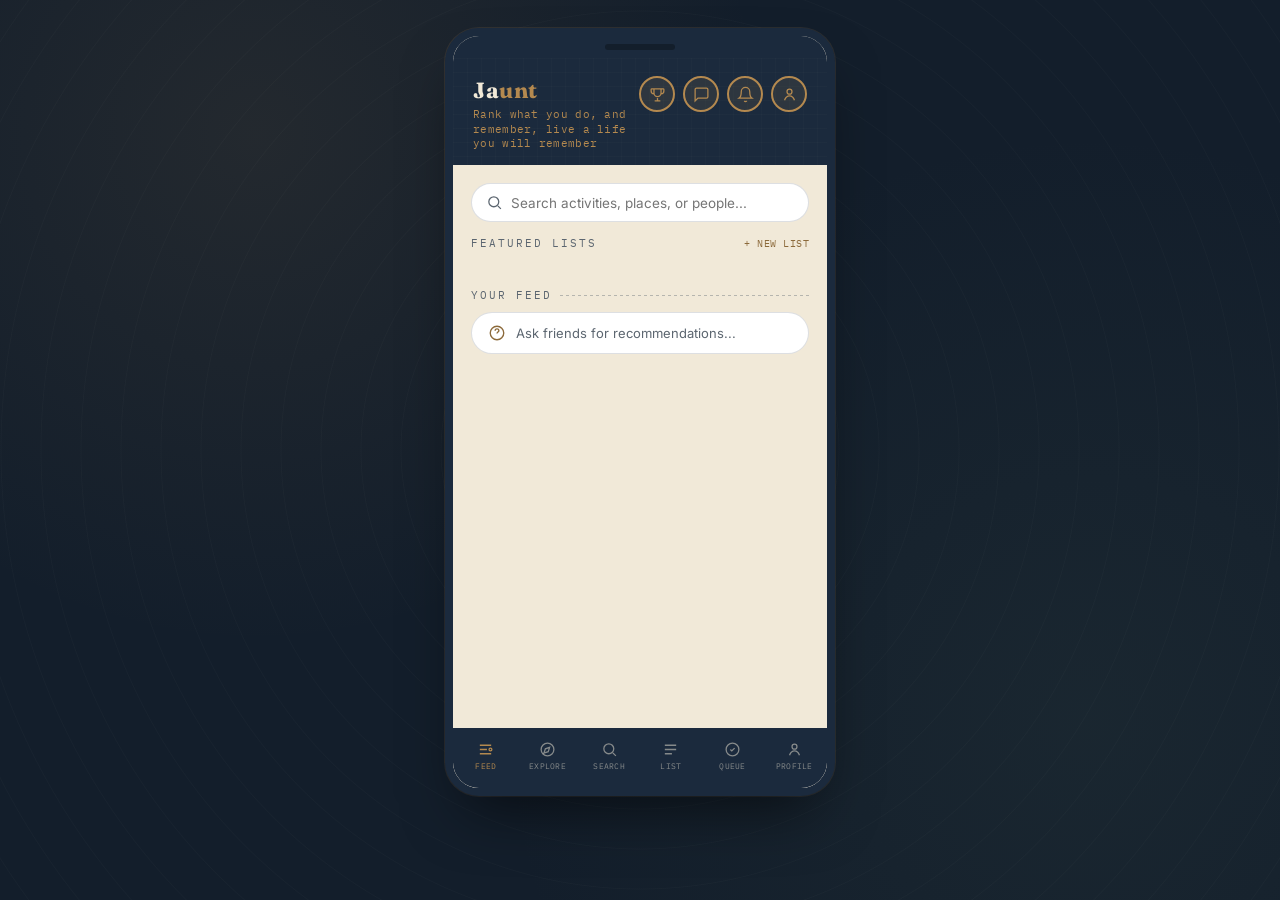
==== commit 29c7c082: "added db connection" ====
--- a/index.html
+++ b/index.html
@@ -1411,6 +1411,12 @@
 </div>
 
 <script>
+  /* ══════════════════════════════════════════
+     SUPABASE SETUP
+  ══════════════════════════════════════════ */
+  const SUPABASE_URL = 'https://djgumlhslkzqhcthadhx.supabase.co';
+  const SUPABASE_KEY = 'eyJhbGciOiJIUzI1NiIsInR5cCI6IkpXVCJ9.eyJpc3MiOiJzdXBhYmFzZSIsInJlZiI6ImRqZ3VtbGhzbGt6cWhjdGhhZGh4Iiwicm9sZSI6ImFub24iLCJpYXQiOjE3ODc5NDQ1NDgsImV4cCI6MjEwMzUyMDU0OH0.IdkGj5fhXibig0tB38zGkvKwyky_UP2VbEckjEZ5MxY';
+  const db = supabase.createClient(SUPABASE_URL, SUPABASE_KEY);
 /* ---------------- ICONS ---------------- */
 const ICONS = {
   exploration: '<svg viewBox="0 0 24 24" fill="none" stroke="currentColor" stroke-width="1.6" stroke-linecap="round" stroke-linejoin="round"><path d="M3 19L9 8l4 6 2-3 6 8H3z"/></svg>',
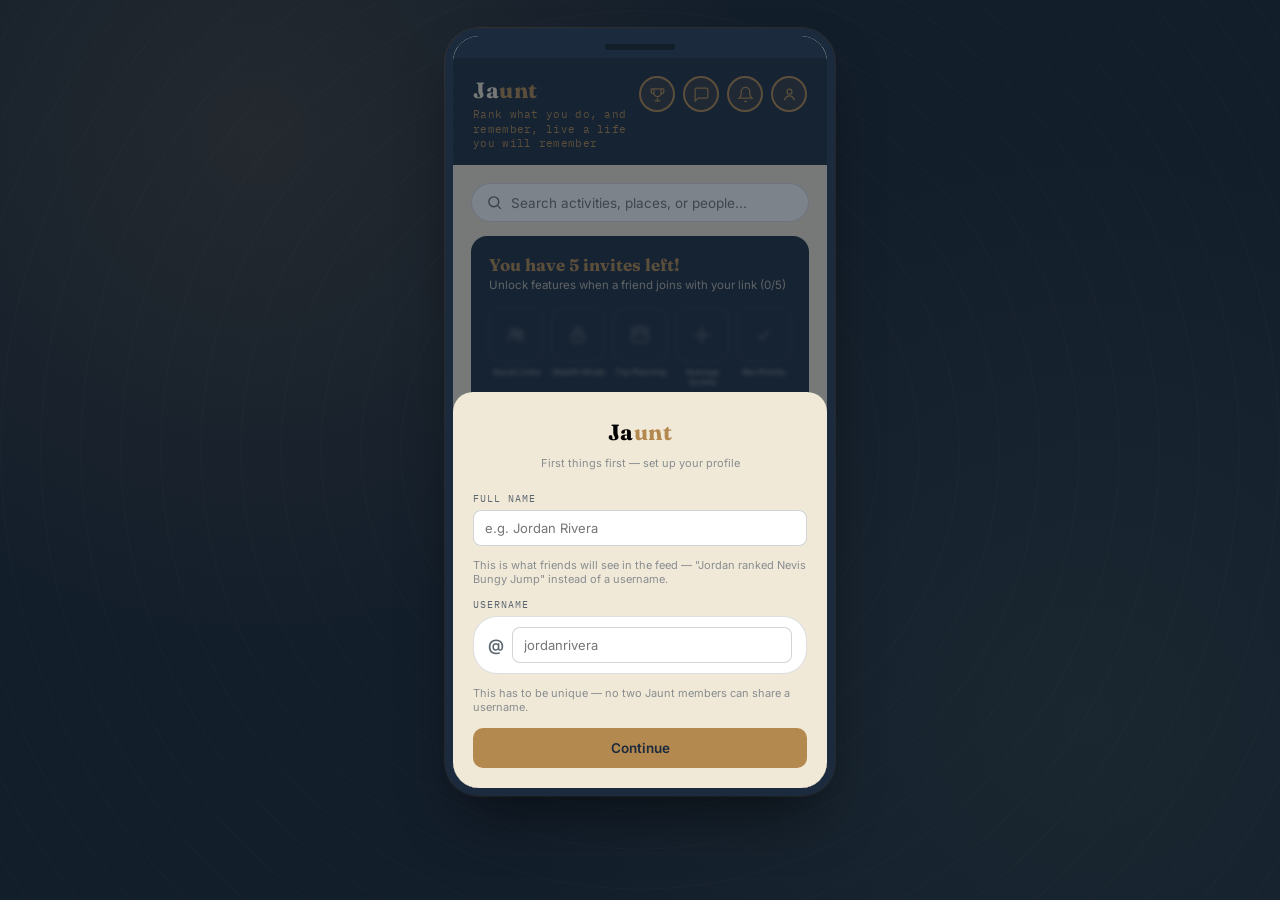
==== commit 29cfb5d0: "db connection trouble shooting" ====
--- a/index.html
+++ b/index.html
@@ -1416,7 +1416,16 @@
   ══════════════════════════════════════════ */
   const SUPABASE_URL = 'https://djgumlhslkzqhcthadhx.supabase.co';
   const SUPABASE_KEY = 'eyJhbGciOiJIUzI1NiIsInR5cCI6IkpXVCJ9.eyJpc3MiOiJzdXBhYmFzZSIsInJlZiI6ImRqZ3VtbGhzbGt6cWhjdGhhZGh4Iiwicm9sZSI6ImFub24iLCJpYXQiOjE3ODc5NDQ1NDgsImV4cCI6MjEwMzUyMDU0OH0.IdkGj5fhXibig0tB38zGkvKwyky_UP2VbEckjEZ5MxY';
-  const db = supabase.createClient(SUPABASE_URL, SUPABASE_KEY);
+  let db = null;
+  if(typeof supabase !== 'undefined' && supabase.createClient){
+    try {
+      db = supabase.createClient(SUPABASE_URL, SUPABASE_KEY);
+    } catch(e){
+      console.error('Could not create the Supabase client — app continues without live data', e);
+    }
+  } else {
+    console.warn('Supabase library did not load (blocked, offline, or slow network) — app continues on local/hardcoded data only');
+  }
 /* ---------------- ICONS ---------------- */
 const ICONS = {
   exploration: '<svg viewBox="0 0 24 24" fill="none" stroke="currentColor" stroke-width="1.6" stroke-linecap="round" stroke-linejoin="round"><path d="M3 19L9 8l4 6 2-3 6 8H3z"/></svg>',
@@ -4579,7 +4588,7 @@
   renderAll();
   toast('Approved — added to ' + LABELS[item.category] + ' to rank');
 }
-function approveToCatalog(id){
+async function approveToCatalog(id){
   if(!isAdmin){ toast('Only admins can approve places', false); return; }
   const idx = pending.findIndex(p => p.id === id);
   if(idx === -1) return;
@@ -4599,7 +4608,32 @@
     bookingUrl: item.bookingUrl || null, affiliateSource: item.affiliateSource || null
   });
   renderAll();
-  toast('Added to catalog — browsable and searchable, not added to your personal rank queue');
+
+  // Write through to Supabase so this is visible to everyone, not just this browser.
+  // This currently works because RLS is disabled on your table — meaning literally
+  // anyone with your site's URL could also insert rows directly, not just through
+  // this button. Worth fixing with a real policy (and eventually real auth) once
+  // you're past small-scale testing with a friend.
+  if(db){
+    try {
+      const { error } = await db.from('Activities').insert([{
+        Name: item.name, Location: item.loc, Category: item.category, Description: item.blurb
+      }]);
+      if(error){
+        console.error('[Supabase] Insert failed:', error);
+        toast('Added locally, but syncing to the shared database failed — check console', false);
+      } else {
+        console.log('[Supabase] Synced to shared database:', item.name);
+        toast('Added to catalog and synced to the shared database');
+      }
+    } catch(e){
+      console.error('[Supabase] Insert crashed:', e);
+      toast('Added locally, but syncing to the shared database failed — check console', false);
+    }
+  } else {
+    console.warn('[Supabase] No connection — "' + item.name + '" is only saved in this browser');
+    toast('Added locally only — no live database connection, your friend won\'t see this yet', false);
+  }
 }
 function findCatalogRefs(id){
   const refs = [];
@@ -5528,12 +5562,59 @@
     <div class="sec-label">Data &amp; storage</div>
     <p class="caption" style="text-align:left; margin-bottom:8px;">Your rankings, photos, trips, and settings are saved to this browser automatically.</p>
     ${toRank.length ? `<button class="btn btn-outline btn-block" id="clear-torank-btn" style="margin-bottom:8px;">Move all ${toRank.length} pending "to rank" items to the catalog instead</button>` : ''}
+    <button class="btn btn-brass btn-block" id="sync-catalog-btn" style="margin-bottom:8px;">Push my local catalog to the shared database</button>
+    <p class="caption" style="text-align:left; margin:-2px 0 8px;">One-time sync — sends everything in your catalog to Supabase so anyone with the link sees it too. Safe to run more than once, it skips anything already there.</p>
     <button class="btn btn-outline btn-block" id="export-data-btn" style="margin-bottom:8px;">Download a backup of your data</button>
     <button class="btn btn-outline btn-block" id="reset-data-btn">Reset my personal data</button>
     <p class="caption" style="text-align:left; margin-top:6px;">Clears your rankings, trips, lists, and settings only — the shared activity catalog and guides are untouched.</p>
   `;
 }
 
+async function syncLocalCatalogToSupabase(){
+  if(!db){
+    toast('No live database connection right now — check your network and try again', false);
+    return;
+  }
+  const btn = document.getElementById('sync-catalog-btn');
+  if(btn){ btn.disabled = true; btn.textContent = 'Checking what\'s already there...'; }
+  try {
+    const { data: existing, error: fetchErr } = await db.from('Activities').select('Name');
+    if(fetchErr){
+      toast('Could not check the shared database — see console', false);
+      console.error('[Supabase] Pre-sync fetch failed:', fetchErr);
+      if(btn){ btn.disabled = false; btn.textContent = 'Push my local catalog to the shared database'; }
+      return;
+    }
+    const existingNames = new Set((existing || []).map(r => normalizeForMatch(r.Name || r.name)));
+    const toInsert = [];
+    Object.values(recs).flat().forEach(item => {
+      const key = normalizeForMatch(item.name);
+      if(existingNames.has(key)) return;
+      existingNames.add(key); // guard against duplicates within our own local data too
+      toInsert.push({ Name: item.name, Location: item.loc, Category: item.category, Description: item.blurb || '' });
+    });
+
+    if(!toInsert.length){
+      toast('Everything in your local catalog is already in the shared database');
+      if(btn){ btn.disabled = false; btn.textContent = 'Push my local catalog to the shared database'; }
+      return;
+    }
+
+    if(btn) btn.textContent = `Sending ${toInsert.length} activities...`;
+    const { error: insertErr } = await db.from('Activities').insert(toInsert);
+    if(insertErr){
+      console.error('[Supabase] Bulk sync failed:', insertErr);
+      toast('Sync failed — check console for details', false);
+    } else {
+      toast(`Synced ${toInsert.length} activities to the shared database`);
+    }
+  } catch(e){
+    console.error('[Supabase] Sync crashed:', e);
+    toast('Sync failed unexpectedly — check console', false);
+  } finally {
+    if(btn){ btn.disabled = false; btn.textContent = 'Push my local catalog to the shared database'; }
+  }
+}
 function wireStandingSection(){
   const clearToRankBtn = document.getElementById('clear-torank-btn');
   if(clearToRankBtn) clearToRankBtn.addEventListener('click', () => {
@@ -5553,6 +5634,7 @@
     renderAll();
     toast(`Moved ${count} items to the catalog — your rank queue is clear`);
   });
+  document.getElementById('sync-catalog-btn').addEventListener('click', syncLocalCatalogToSupabase);
   document.getElementById('export-data-btn').addEventListener('click', exportUserData);
   document.getElementById('reset-data-btn').addEventListener('click', () => {
     if(confirm('This clears your personal rankings, trips, lists, and settings, and reloads the app fresh. The shared activity catalog and guides are NOT affected. This can\'t be undone — consider downloading a backup first. Continue?')){
@@ -6191,12 +6273,67 @@
 window.addEventListener('online', () => { offlineMode = false; renderAll(); toast('Back online'); });
 window.addEventListener('offline', () => { offlineMode = true; renderAll(); toast('Connection lost — showing downloaded content'); });
 
+const CATEGORY_ALIAS_MAP = {
+  exploration:'exploration', nature:'nature', adrenaline:'adrenaline', leisure:'leisure', culture:'culture',
+  landmark:'culture', history:'culture', wildlife:'nature', adventure:'adrenaline', scenic:'exploration', relaxation:'leisure'
+};
+async function loadCatalogFromSupabase(){
+  // Read-only: this pulls the shared catalog from your live database so anyone
+  // opening the app sees the same activities, regardless of their own browser's
+  // storage. It only ever adds to `recs` — it never touches personal data, and
+  // never writes back to Supabase (see the note on why writes stay local for now).
+  if(!db){
+    console.warn('Skipping live catalog load — no Supabase connection available');
+    return;
+  }
+  try {
+    const { data, error } = await db.from('Activities').select('*');
+    if(error){
+      console.error('Supabase fetch failed:', error);
+      return;
+    }
+    if(!data || !data.length) return;
+
+    const seen = new Set();
+    Object.values(recs).flat().forEach(i => seen.add(normalizeForMatch(i.name)));
+
+    let added = 0;
+    data.forEach((row, idx) => {
+      const name = (row.Name || row.name || '').trim();
+      const loc = (row.Location || row.location || '').trim();
+      const rawCat = (row.Category || row.category || '').trim().toLowerCase();
+      const desc = (row.Description || row.description || '').trim();
+      if(!name || !loc) return;
+      const key = normalizeForMatch(name);
+      if(seen.has(key)) return; // skip anything already in the hardcoded catalog
+      seen.add(key);
+      const cat = CATEGORY_ALIAS_MAP[rawCat] || (LABELS[rawCat] ? rawCat : 'exploration');
+      recs[cat] = recs[cat] || [];
+      recs[cat].push({
+        id: 'sb' + (row.id !== undefined && row.id !== null ? row.id : idx),
+        name, loc, blurb: desc,
+        why: 'Newly added to Jaunt', source: 'Curated',
+        recommendedScore: 7.5, avgScore: null, trendCount: 0,
+        price: 2, tags: [], recSampleSize: null, avgSampleCount: null,
+        photo: null, coverPhoto: null
+      });
+      added++;
+    });
+    if(added > 0){
+      renderAll();
+      console.log(`Loaded ${added} new activities from Supabase`);
+    }
+  } catch(e){
+    console.error('Supabase load crashed — app continues with local data', e);
+  }
+}
 async function initApp(){
   const hadSavedState = await loadStateOnStartup();
   renderAll();
   if(!hadSavedState || myName === null || myUsername === null){
     setTimeout(openNameStep, 500); // simulates first-launch onboarding
   }
+  loadCatalogFromSupabase(); // fire-and-forget — app works fully before this resolves
 }
 initApp();
 </script>
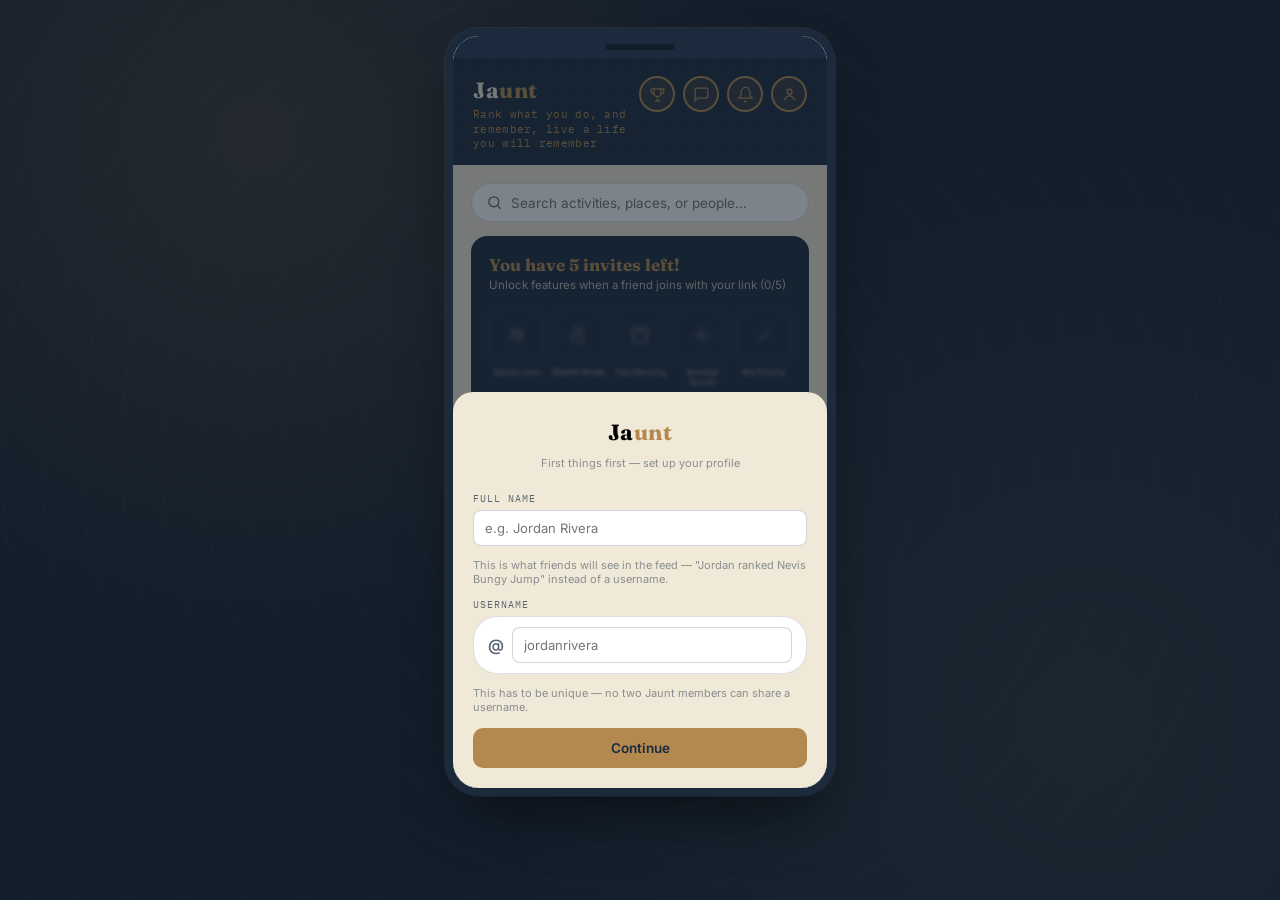
==== commit c1f56835: "separated files" ====
--- a/index.html
+++ b/index.html
@@ -6,1070 +6,7 @@
 <title>Jaunt — Prototype</title>
 <link rel="preconnect" href="https://fonts.googleapis.com">
 <link href="https://fonts.googleapis.com/css2?family=Fraunces:opsz,wght@9..144,400;9..144,600;9..144,700&family=Inter:wght@400;500;600;700&family=IBM+Plex+Mono:wght@400;500;600&display=swap" rel="stylesheet">
-<style>
-  :root{
-    --ink:#1B2A3D;
-    --ink-2:#131E2B;
-    --parchment:#F1E9D8;
-    --parchment-2:#E7DBBE;
-    --brass:#B4894F;
-    --brass-dark:#8C6A3B;
-    --trail:#4B6455;      /* Exploration */
-    --signal:#A8402F;     /* Adrenaline */
-    --leisure:#3E6B8A;    /* Leisure */
-    --culture:#6B4E71;    /* Culture */
-    --nature:#7C8B4A;     /* Nature */
-    --slate:#5C6670;
-    --cream:#F1E9D8;
-    --map-ocean:#D8E6EC;
-    --map-land:#C7BFA2;
-    --radius:14px;
-  }
-  *{box-sizing:border-box; margin:0; padding:0;}
-  body{
-    font-family:'Inter', sans-serif;
-    background:
-      radial-gradient(circle at 20% 15%, rgba(180,137,79,0.10), transparent 40%),
-      radial-gradient(circle at 85% 80%, rgba(75,100,85,0.12), transparent 45%),
-      var(--ink-2);
-    min-height:100vh;
-    display:flex;
-    align-items:flex-start;
-    justify-content:center;
-    padding:28px 12px;
-    position:relative;
-    overflow-x:hidden;
-  }
-  body::before{
-    content:'';
-    position:fixed; inset:0;
-    background-image:
-      repeating-radial-gradient(circle at 50% 50%, transparent 0, transparent 38px, rgba(241,233,216,0.025) 39px, transparent 40px);
-    pointer-events:none;
-  }
-  .phone{
-    width:390px;
-    max-width:100%;
-    background:var(--parchment);
-    border-radius:34px;
-    border:8px solid var(--ink);
-    box-shadow:0 30px 60px -20px rgba(0,0,0,0.6), 0 0 0 1px rgba(180,137,79,0.15);
-    overflow:hidden;
-    position:relative;
-  }
-  .notch{
-    height:22px; background:var(--ink);
-    display:flex; align-items:center; justify-content:center;
-  }
-  .notch::after{
-    content:'';
-    width:70px; height:6px; background:var(--ink-2); border-radius:4px;
-  }
-  .app{
-    height:730px;
-    display:flex;
-    flex-direction:column;
-    background:var(--parchment);
-    position:relative;
-  }
-  .topbar{
-    padding:18px 20px 14px;
-    background:var(--ink);
-    color:var(--cream);
-    position:relative;
-    overflow:hidden;
-    display:flex;
-    align-items:flex-start;
-    justify-content:space-between;
-  }
-  .topbar::before{
-    content:'';
-    position:absolute; inset:0;
-    background-image: linear-gradient(rgba(241,233,216,0.04) 1px, transparent 1px), linear-gradient(90deg, rgba(241,233,216,0.04) 1px, transparent 1px);
-    background-size:14px 14px;
-    opacity:0.5;
-  }
-  .brand{
-    font-family:'Fraunces', serif;
-    font-weight:700;
-    font-size:22px;
-    letter-spacing:0.5px;
-    position:relative;
-  }
-  .brand span{color:var(--brass);}
-  .tagline{
-    font-family:'IBM Plex Mono', monospace;
-    font-size:10.5px;
-    letter-spacing:0.3px;
-    color:var(--brass);
-    margin-top:3px;
-    line-height:1.4;
-    max-width:240px;
-    position:relative;
-  }
-  .profile-btn{
-    width:36px; height:36px;
-    border-radius:50%;
-    border:2px solid var(--brass);
-    background:rgba(180,137,79,0.12);
-    display:flex; align-items:center; justify-content:center;
-    cursor:pointer;
-    flex-shrink:0;
-    position:relative;
-  }
-  .profile-btn svg{width:17px; height:17px; color:var(--brass);}
-
-  /* ---- Profile / standing panel ---- */
-  .tier-stamp{
-    width:104px; height:104px;
-    border-radius:50%;
-    border:3px solid var(--brass);
-    display:flex; flex-direction:column; align-items:center; justify-content:center;
-    margin:6px auto 14px;
-    background:radial-gradient(circle, rgba(180,137,79,0.08), transparent 70%);
-    position:relative;
-    transform:rotate(-4deg);
-  }
-  .tier-stamp::before{
-    content:'';
-    position:absolute; inset:6px;
-    border:1px dashed var(--brass);
-    border-radius:50%;
-    opacity:0.6;
-  }
-  .tier-stamp .tier-name{
-    font-family:'Fraunces', serif; font-weight:700; font-size:14px; color:var(--ink);
-    text-align:center; line-height:1.15; padding:0 8px;
-  }
-  .tier-stamp .tier-sub{
-    font-family:'IBM Plex Mono', monospace; font-size:8px; letter-spacing:1px;
-    text-transform:uppercase; color:var(--brass-dark); margin-top:3px;
-  }
-  .stat-row{
-    display:flex; justify-content:space-between; align-items:center;
-    padding:11px 0; border-bottom:1px solid rgba(27,42,61,0.08);
-  }
-  .stat-row:last-child{border-bottom:none;}
-  .stat-label{font-size:12.5px; color:var(--slate);}
-  .stat-value{font-family:'IBM Plex Mono', monospace; font-size:13px; font-weight:600; color:var(--ink);}
-  .bar-track{
-    width:100%; height:7px; border-radius:20px;
-    background:rgba(27,42,61,0.1); overflow:hidden; margin-top:6px;
-  }
-  .bar-fill{height:100%; border-radius:20px; background:var(--trail); transition:width .3s ease;}
-  .perk-row{
-    display:flex; align-items:center; gap:10px;
-    padding:10px 0; border-bottom:1px solid rgba(27,42,61,0.08);
-  }
-  .perk-row:last-child{border-bottom:none;}
-  .perk-icon{
-    width:28px; height:28px; border-radius:50%;
-    display:flex; align-items:center; justify-content:center;
-    flex-shrink:0;
-  }
-  .perk-icon svg{width:14px; height:14px;}
-  .perk-icon.unlocked{background:var(--trail); color:#fff;}
-  .perk-icon.locked{background:rgba(27,42,61,0.08); color:var(--slate);}
-  .perk-text{flex:1;}
-  .perk-name{font-size:12.5px; font-weight:600; color:var(--ink);}
-  .perk-desc{font-size:10.5px; color:var(--slate); margin-top:1px;}
-  .perk-status{
-    font-family:'IBM Plex Mono', monospace; font-size:8.5px; letter-spacing:0.5px; text-transform:uppercase;
-  }
-  .perk-status.unlocked{color:var(--trail);}
-  .perk-status.locked{color:var(--slate);}
-  .upcoming-card{
-    background:var(--parchment-2); border-radius:10px; padding:12px; margin-top:8px;
-    border:1px solid rgba(27,42,61,0.1);
-  }
-  .upcoming-top{display:flex; justify-content:space-between; align-items:flex-start;}
-  .upcoming-name{font-family:'Fraunces', serif; font-weight:600; font-size:13.5px; color:var(--ink);}
-  .upcoming-date{font-family:'IBM Plex Mono', monospace; font-size:10px; color:var(--brass-dark);}
-  .upcoming-loc{font-size:11px; color:var(--slate); margin-top:1px;}
-
-  /* ---- Profile tab: header, map, pills ---- */
-  .profile-head{
-    display:flex; align-items:center; gap:12px;
-    padding:4px 0 6px;
-  }
-  .avatar{
-    width:54px; height:54px; border-radius:50%;
-    background:var(--ink); color:var(--brass);
-    display:flex; align-items:center; justify-content:center;
-    font-family:'Fraunces', serif; font-weight:700; font-size:20px;
-    border:2px solid var(--brass);
-    flex-shrink:0; cursor:pointer; position:relative;
-  }
-  .profile-name{font-family:'Fraunces', serif; font-weight:600; font-size:16px; color:var(--ink);}
-  .profile-rank{
-    font-family:'IBM Plex Mono', monospace; font-size:11px; color:var(--brass-dark);
-    margin-top:3px;
-  }
-  .profile-tier-chip{
-    display:inline-block; margin-top:5px;
-    font-family:'IBM Plex Mono', monospace; font-size:9px; letter-spacing:0.5px; text-transform:uppercase;
-    color:var(--ink); background:var(--parchment-2); border:1px solid var(--brass);
-    padding:2px 8px; border-radius:20px;
-  }
-  .map-card{
-    background:#fff; border-radius:var(--radius); padding:10px;
-    box-shadow:0 4px 14px -6px rgba(27,42,61,0.2); border:1px solid rgba(27,42,61,0.06);
-  }
-  .map-card svg{width:100%; height:auto; display:block;}
-  .map-caption{
-    display:flex; justify-content:space-between; align-items:center;
-    font-size:11px; color:var(--slate); margin-top:8px; padding:0 2px;
-  }
-  .map-legend{display:flex; gap:8px; flex-wrap:wrap;}
-  .legend-dot{display:inline-flex; align-items:center; gap:3px; font-size:9.5px; color:var(--slate);}
-  .legend-dot::before{content:''; width:7px; height:7px; border-radius:50%; background:var(--c); display:inline-block;}
-  .pill-nav{
-    display:flex; gap:6px; margin:16px 0 4px; overflow-x:auto; padding-bottom:2px;
-  }
-  .pill-nav::-webkit-scrollbar{display:none;}
-  .pill{
-    font-family:'IBM Plex Mono', monospace; font-size:10.5px; letter-spacing:0.5px; text-transform:uppercase;
-    padding:7px 13px; border-radius:20px; white-space:nowrap; cursor:pointer;
-    border:1.5px solid var(--slate); color:var(--slate); background:transparent; flex-shrink:0;
-  }
-  .pill.active{background:var(--ink); color:var(--cream); border-color:var(--ink);}
-  .rec-why{
-    font-size:11px; color:var(--brass-dark); margin-top:6px; font-style:italic;
-  }
-  .want-flag{
-    position:absolute; top:0; right:12px;
-    width:16px; height:22px; background:var(--brass);
-    clip-path:polygon(0 0, 100% 0, 100% 100%, 50% 78%, 0 100%);
-  }
-
-  /* ---- Friend tagging ---- */
-  .friend-grid{display:flex; flex-wrap:wrap; gap:8px; margin:4px 0 6px;}
-  .friend-chip{
-    display:flex; align-items:center; gap:6px;
-    padding:6px 11px 6px 6px; border-radius:20px;
-    border:1.5px solid var(--slate); background:#fff;
-    cursor:pointer; font-size:12px; color:var(--slate);
-    font-family:'Inter', sans-serif;
-  }
-  .friend-chip .mini-avatar{
-    width:20px; height:20px; border-radius:50%;
-    background:var(--parchment-2); color:var(--ink);
-    display:flex; align-items:center; justify-content:center;
-    font-family:'IBM Plex Mono', monospace; font-size:9px; font-weight:600;
-    flex-shrink:0;
-  }
-  .friend-chip.selected{border-color:var(--brass); background:var(--brass); color:#fff;}
-  .friend-chip.selected .mini-avatar{background:rgba(255,255,255,0.3); color:#fff;}
-
-  /* ---- Photo upload ---- */
-  .photo-box{
-    border:1.5px dashed var(--slate); border-radius:10px; padding:20px 12px;
-    text-align:center; cursor:pointer; color:var(--slate); font-size:12px;
-    background:rgba(255,255,255,0.4);
-  }
-  .photo-box svg{width:22px; height:22px; margin-bottom:6px; display:block; margin-left:auto; margin-right:auto;}
-  .photo-preview-wrap{position:relative;}
-  .photo-preview{width:100%; height:150px; border-radius:10px; object-fit:cover; display:block;}
-  .photo-remove{
-    position:absolute; top:8px; right:8px; width:26px; height:26px; border-radius:50%;
-    background:rgba(19,30,43,0.75); color:#fff; border:none; cursor:pointer;
-    display:flex; align-items:center; justify-content:center; font-size:13px;
-  }
-
-  /* ---- Trip stop reorder buttons ---- */
-  .stop-move-btn{
-    width:20px; height:16px; border:1px solid rgba(27,42,61,0.15); border-radius:4px;
-    background:#fff; color:var(--slate); cursor:pointer;
-    display:flex; align-items:center; justify-content:center; padding:0;
-  }
-  .stop-move-btn svg{width:11px; height:11px;}
-  .stop-move-btn:disabled{opacity:0.25; cursor:not-allowed;}
-
-  /* ---- Avatar stacks & row thumbnails ---- */
-  .mini-avatar{
-    width:20px; height:20px; border-radius:50%;
-    background:var(--ink); color:var(--brass);
-    display:flex; align-items:center; justify-content:center;
-    font-family:'IBM Plex Mono', monospace; font-size:8px; font-weight:600;
-    flex-shrink:0;
-  }
-  .avatar-stack{display:flex; margin-top:6px;}
-  .avatar-stack .mini-avatar{
-    border:1.5px solid var(--parchment); margin-left:-6px;
-  }
-  .avatar-stack .mini-avatar:first-child{margin-left:0;}
-  .row-thumb{width:36px; height:36px; border-radius:8px; object-fit:cover; flex-shrink:0;}
-
-  /* ---- Feed ---- */
-  .feed-post{
-    background:#fff; border-radius:var(--radius); padding:14px;
-    margin-bottom:12px; box-shadow:0 4px 14px -6px rgba(27,42,61,0.2);
-    border:1px solid rgba(27,42,61,0.06); cursor:pointer;
-  }
-  .feed-top{display:flex; gap:10px; align-items:flex-start;}
-  .feed-avatar{width:36px; height:36px; font-size:12px;}
-  .feed-body{flex:1; min-width:0;}
-  .feed-text{font-size:13px; color:var(--ink); line-height:1.4;}
-  .feed-meta{font-size:11px; color:var(--slate); margin-top:3px;}
-  .feed-note{font-size:12.5px; color:var(--ink); margin-top:8px; line-height:1.4;}
-  .feed-time{font-family:'IBM Plex Mono', monospace; font-size:9.5px; color:var(--slate); flex-shrink:0; margin-left:6px;}
-  .feed-photo{width:100%; height:130px; object-fit:cover; border-radius:8px; margin-top:10px;}
-  .feed-photo-caption{font-size:11px; color:var(--slate); margin-top:4px; font-style:italic;}
-  .feed-actions{display:flex; align-items:center; gap:16px; margin-top:10px; padding-top:10px; border-top:1px solid rgba(27,42,61,0.07);}
-  .feed-action-btn{
-    display:flex; align-items:center; gap:5px; background:none; border:none; cursor:pointer;
-    font-family:'IBM Plex Mono', monospace; font-size:10.5px; color:var(--slate);
-  }
-  .feed-action-btn svg{width:15px; height:15px;}
-  .feed-action-btn.liked{color:var(--signal);}
-  .feed-action-btn.liked svg{fill:var(--signal);}
-  .feed-action-btn.report-btn{margin-left:auto;}
-  .report-reason-row{
-    display:flex; align-items:center; gap:10px; padding:11px 4px; cursor:pointer;
-    border-bottom:1px solid rgba(27,42,61,0.06);
-  }
-  .report-reason-row:last-child{border-bottom:none;}
-  .report-radio{width:16px; height:16px; border-radius:50%; border:1.5px solid var(--slate); flex-shrink:0; display:flex; align-items:center; justify-content:center;}
-  .report-radio.selected{border-color:var(--signal);}
-  .report-radio.selected::after{content:''; width:8px; height:8px; border-radius:50%; background:var(--signal);}
-
-  /* ---- Public profile viewer & person search results ---- */
-  .person-result-row{display:flex; align-items:center; gap:10px; padding:10px 4px; cursor:pointer; border-bottom:1px solid rgba(27,42,61,0.06);}
-  .visibility-pill{
-    font-family:'IBM Plex Mono', monospace; font-size:8px; text-transform:uppercase; letter-spacing:0.5px;
-    padding:2px 7px; border-radius:20px; flex-shrink:0;
-  }
-  .visibility-pill.public{background:rgba(75,100,85,0.15); color:var(--trail);}
-  .visibility-pill.private{background:rgba(27,42,61,0.08); color:var(--slate);}
-  .public-been-row{display:flex; align-items:center; gap:10px; padding:9px 0; border-bottom:1px solid rgba(27,42,61,0.07);}
-  .public-been-row:last-child{border-bottom:none;}
-
-  /* ---- Friend notes (what your friends think) ---- */
-  .friend-note-row{display:flex; gap:10px; padding:10px 0; border-bottom:1px solid rgba(27,42,61,0.08);}
-  .friend-note-row:last-child{border-bottom:none;}
-  .friend-note-top{display:flex; align-items:center; gap:8px; font-size:12.5px; color:var(--ink); font-weight:600;}
-  .friend-note-text{font-size:12px; color:var(--slate); margin-top:3px; font-style:italic; line-height:1.4;}
-
-  /* ---- Search ---- */
-  .search-box{
-    display:flex; align-items:center; gap:8px;
-    background:#fff; border:1.5px solid rgba(27,42,61,0.15); border-radius:24px;
-    padding:10px 14px; margin-bottom:4px; color:var(--slate);
-  }
-  .search-box svg{width:17px; height:17px; flex-shrink:0;}
-  .search-box input{
-    border:none; outline:none; background:transparent; flex:1;
-    font-family:'Inter', sans-serif; font-size:13.5px; color:var(--ink);
-  }
-  .search-result-row{
-    display:flex; align-items:center; gap:10px; padding:10px 4px; cursor:pointer;
-    border-bottom:1px solid rgba(27,42,61,0.06);
-  }
-  .search-result-name{font-family:'Fraunces', serif; font-weight:600; font-size:13.5px; color:var(--ink);}
-  .search-result-loc{font-size:11px; color:var(--slate);}
-  .search-badge{
-    font-family:'IBM Plex Mono', monospace; font-size:8px; text-transform:uppercase;
-    color:var(--slate); background:var(--parchment-2); border-radius:10px; padding:2px 7px; flex-shrink:0;
-  }
-  .request-add-row{
-    display:flex; align-items:center; gap:10px;
-    border:1.5px dashed var(--brass); border-radius:10px;
-    padding:14px; margin-top:8px; cursor:pointer;
-    color:var(--slate); font-size:12.5px; line-height:1.4;
-  }
-  .request-add-row svg{width:20px; height:20px; color:var(--brass); flex-shrink:0;}
-  .request-add-link{color:var(--brass-dark); font-weight:600; text-decoration:underline;}
-
-  /* ---- Notifications ---- */
-  .notif-row{display:flex; gap:10px; align-items:flex-start; padding:11px 0; border-bottom:1px solid rgba(27,42,61,0.08);}
-  .notif-row:last-child{border-bottom:none;}
-  .notif-row.unread{background:rgba(180,137,79,0.06); margin:0 -8px; padding:11px 8px; border-radius:8px;}
-  .notif-icon{width:30px; height:30px; border-radius:50%; background:var(--parchment-2); color:var(--brass-dark); display:flex; align-items:center; justify-content:center; flex-shrink:0;}
-  .notif-icon svg{width:15px; height:15px;}
-  .notif-text{font-size:12.5px; color:var(--ink); line-height:1.4;}
-  .notif-time{font-family:'IBM Plex Mono', monospace; font-size:9.5px; color:var(--slate); margin-top:2px;}
-
-  /* ---- Messages ---- */
-  .convo-row{display:flex; gap:10px; align-items:center; padding:12px 0; border-bottom:1px solid rgba(27,42,61,0.08); cursor:pointer;}
-  .convo-row:last-child{border-bottom:none;}
-  .convo-name{font-family:'Fraunces', serif; font-weight:600; font-size:13.5px; color:var(--ink);}
-  .convo-preview{font-size:11.5px; color:var(--slate); margin-top:1px; white-space:nowrap; overflow:hidden; text-overflow:ellipsis; max-width:220px;}
-  .convo-unread-dot{width:8px; height:8px; border-radius:50%; background:var(--signal); flex-shrink:0;}
-  .msg-bubble{max-width:78%; padding:9px 13px; border-radius:14px; font-size:12.5px; line-height:1.4; margin-bottom:8px;}
-  .msg-bubble.them{background:var(--parchment-2); color:var(--ink); border-bottom-left-radius:4px; align-self:flex-start;}
-  .msg-bubble.you{background:var(--ink); color:var(--cream); border-bottom-right-radius:4px; align-self:flex-end; margin-left:auto;}
-  .msg-thread{display:flex; flex-direction:column; max-height:340px; overflow-y:auto; padding:4px 2px;}
-  .msg-input-row{display:flex; gap:8px; margin-top:12px;}
-  .msg-input-row input{flex:1; border:1.5px solid rgba(27,42,61,0.2); border-radius:20px; padding:9px 14px; font-family:'Inter', sans-serif; font-size:13px;}
-
-  /* ---- Badges ---- */
-  .badge-grid{display:grid; grid-template-columns:repeat(3,1fr); gap:12px; margin-top:6px;}
-  .badge-card{text-align:center; padding:12px 6px; border-radius:12px; background:#fff; border:1px solid rgba(27,42,61,0.08);}
-  .badge-card.locked{opacity:0.4;}
-  .badge-circle{width:44px; height:44px; border-radius:50%; margin:0 auto 8px; display:flex; align-items:center; justify-content:center; background:var(--brass); color:#fff;}
-  .badge-circle svg{width:20px; height:20px;}
-  .badge-card.locked .badge-circle{background:var(--slate);}
-  .badge-name{font-family:'Fraunces', serif; font-weight:600; font-size:11px; color:var(--ink); line-height:1.25;}
-  .badge-desc{font-size:9.5px; color:var(--slate); margin-top:3px; line-height:1.3;}
-
-  /* ---- First Finder tier chips ---- */
-  .ff-tier-row{display:flex; gap:8px;}
-  .ff-tier-chip{
-    flex:1; text-align:center; padding:8px 4px; border-radius:10px;
-    background:var(--parchment-2); border:1.5px solid transparent; opacity:0.55;
-  }
-  .ff-tier-chip.earned{opacity:1; border-color:rgba(180,137,79,0.3);}
-  .ff-tier-chip.current{opacity:1; background:var(--brass); border-color:var(--brass-dark);}
-  .ff-tier-chip.current .ff-tier-level, .ff-tier-chip.current .ff-tier-name{color:#fff;}
-  .ff-tier-level{font-family:'IBM Plex Mono', monospace; font-size:8px; color:var(--brass-dark); letter-spacing:0.5px;}
-  .ff-tier-name{font-family:'Fraunces', serif; font-weight:700; font-size:11px; color:var(--ink); margin-top:2px;}
-  .ff-tier-req{font-size:8px; color:var(--slate); margin-top:2px;}
-  .ff-showcase-card{
-    display:flex; align-items:center; gap:12px; background:#fff; border:1px solid rgba(27,42,61,0.08);
-    border-radius:14px; padding:14px; margin:10px 0 16px;
-  }
-  .ff-showcase-icon{
-    width:44px; height:44px; border-radius:50%; flex-shrink:0; display:flex; align-items:center; justify-content:center;
-    background:var(--brass); color:#fff;
-  }
-  .ff-showcase-icon svg{width:20px; height:20px;}
-
-  /* ---- Submission pipeline (duplicate check / affiliate match) ---- */
-  .processing-step{display:flex; align-items:center; gap:10px; padding:14px 4px; font-size:13px; color:var(--ink);}
-  .mini-spinner{
-    width:16px; height:16px; border-radius:50%; border:2px solid rgba(27,42,61,0.15);
-    border-top-color:var(--brass-dark); flex-shrink:0; animation:mini-spin 0.8s linear infinite;
-  }
-  @keyframes mini-spin{ to{ transform:rotate(360deg); } }
-  .processing-outcome{display:flex; align-items:flex-start; gap:10px; padding:10px 4px; font-size:12.5px; color:var(--ink);}
-  .processing-outcome svg{width:18px; height:18px; flex-shrink:0; margin-top:1px;}
-  .processing-outcome.success svg{color:var(--trail);}
-  .booking-preview-card{background:var(--parchment-2); border-radius:10px; padding:12px; margin-top:6px;}
-  .booking-preview-name{font-family:'Fraunces', serif; font-weight:700; font-size:13.5px; color:var(--ink);}
-  .booking-preview-loc{font-size:11px; color:var(--slate); margin-top:2px;}
-
-  /* ---- Year in travel recap ---- */
-  .recap-card{background:linear-gradient(160deg, var(--ink), var(--ink-2)); color:var(--cream); border-radius:16px; padding:24px 20px; text-align:center;}
-  .recap-title{font-family:'Fraunces', serif; font-weight:700; font-size:20px; color:var(--brass);}
-  .recap-sub{font-family:'IBM Plex Mono', monospace; font-size:10px; letter-spacing:1.5px; text-transform:uppercase; opacity:0.7; margin-top:4px;}
-  .recap-stats{display:grid; grid-template-columns:1fr 1fr; gap:14px; margin:22px 0;}
-  .recap-stat-num{font-family:'Fraunces', serif; font-weight:700; font-size:28px; color:#fff;}
-  .recap-stat-label{font-family:'IBM Plex Mono', monospace; font-size:9px; letter-spacing:1px; text-transform:uppercase; opacity:0.65; margin-top:2px;}
-  .recap-highlight{border-top:1px dashed rgba(241,233,216,0.3); padding-top:16px; margin-top:6px; font-size:12px; opacity:0.85;}
-
-  /* ---- Percentile card ---- */
-  .percentile-card{
-    background:linear-gradient(160deg, var(--leisure), var(--ink)); color:#fff; border-radius:16px;
-    padding:20px; margin-bottom:16px;
-  }
-  .percentile-label{font-family:'IBM Plex Mono', monospace; font-size:9.5px; letter-spacing:1.5px; text-transform:uppercase; opacity:0.7;}
-  .percentile-title{font-family:'Fraunces', serif; font-weight:700; font-size:24px; margin-top:6px;}
-  .percentile-stats{display:flex; gap:28px; margin:18px 0 14px;}
-  .percentile-num{font-family:'Fraunces', serif; font-weight:700; font-size:26px;}
-  .percentile-stat-label{font-family:'IBM Plex Mono', monospace; font-size:9px; letter-spacing:0.5px; text-transform:uppercase; opacity:0.75; margin-top:2px;}
-  .percentile-footer{font-size:12.5px; opacity:0.85; margin-bottom:14px;}
-  .percentile-brand{font-family:'Fraunces', serif; font-weight:700; font-size:16px; text-align:center; opacity:0.9;}
-  .percentile-brand span{color:var(--brass);}
-
-  /* ---- Activity calendar ---- */
-  .calendar-card{background:#fff; border-radius:16px; padding:16px; border:1px solid rgba(27,42,61,0.08); box-shadow:0 4px 14px -6px rgba(27,42,61,0.15);}
-  .calendar-header{display:flex; align-items:center; justify-content:space-between; font-family:'Fraunces', serif; font-weight:600; font-size:14px; color:var(--ink); margin-bottom:10px;}
-  .calendar-header button{background:none; border:none; cursor:pointer; color:var(--ink); padding:4px;}
-  .calendar-header button:disabled{opacity:0.25; cursor:not-allowed;}
-  .calendar-header svg{width:16px; height:16px;}
-  .calendar-stats-row{display:flex; gap:16px; font-size:11.5px; color:var(--slate); margin-bottom:12px;}
-  .calendar-stats-row b{color:var(--ink); font-family:'IBM Plex Mono', monospace;}
-  .calendar-dow-row{display:grid; grid-template-columns:repeat(7,1fr); text-align:center; font-family:'IBM Plex Mono', monospace; font-size:9px; color:var(--slate); text-transform:uppercase; margin-bottom:4px;}
-  .calendar-grid{display:grid; grid-template-columns:repeat(7,1fr); gap:4px;}
-  .cal-day{
-    aspect-ratio:1; border-radius:6px; background:var(--parchment-2); position:relative;
-    display:flex; align-items:flex-end; justify-content:flex-start; padding:3px;
-  }
-  .cal-day-empty{background:transparent;}
-  .cal-day.has-activity{background:var(--trail);}
-  .cal-day-clickable{cursor:pointer; transition:transform 0.12s ease;}
-  .cal-day-clickable:hover{transform:scale(1.06); box-shadow:0 2px 8px -2px rgba(27,42,61,0.4); z-index:1;}
-  .cal-day-num{font-family:'IBM Plex Mono', monospace; font-size:8px; color:var(--slate);}
-  .cal-day.has-activity .cal-day-num{color:rgba(255,255,255,0.85); text-shadow:0 1px 2px rgba(0,0,0,0.4);}
-  .cal-day-count{
-    position:absolute; top:2px; right:2px; background:var(--ink); color:#fff;
-    font-family:'IBM Plex Mono', monospace; font-size:7.5px; font-weight:700;
-    width:13px; height:13px; border-radius:50%; display:flex; align-items:center; justify-content:center;
-  }
-
-  /* ---- Photo gallery ---- */
-  .gallery-row{display:flex; gap:8px; overflow-x:auto; padding-bottom:4px;}
-  .gallery-row::-webkit-scrollbar{display:none;}
-  .gallery-thumb{position:relative; flex-shrink:0; width:84px; height:84px; border-radius:10px; overflow:hidden;}
-  .gallery-thumb img{width:100%; height:100%; object-fit:cover;}
-  .gallery-thumb .photo-remove{width:20px; height:20px; top:4px; right:4px;}
-  .gallery-add{
-    flex-shrink:0; width:84px; height:84px; border-radius:10px;
-    border:1.5px dashed var(--slate); display:flex; align-items:center; justify-content:center;
-    cursor:pointer; color:var(--slate);
-  }
-  .gallery-add svg{width:18px; height:18px; flex-shrink:0;}
-  .photo-note-row{display:flex; align-items:center; gap:10px; margin-bottom:8px;}
-  .photo-note-row .field-select{padding:8px 10px; font-size:12px;}
-
-  /* ---- List creation ---- */
-  .checkbox-row{display:flex; align-items:center; gap:10px; padding:9px 0; border-bottom:1px solid rgba(27,42,61,0.06); cursor:pointer;}
-  .checkbox-row:last-child{border-bottom:none;}
-  .checkbox-box{width:18px; height:18px; border-radius:5px; border:1.5px solid var(--slate); flex-shrink:0; display:flex; align-items:center; justify-content:center;}
-  .checkbox-box.checked{background:var(--brass); border-color:var(--brass); color:#fff;}
-  .checkbox-box svg{width:12px; height:12px;}
-  .notif-sub-toggle{cursor:pointer;}
-
-  /* ---- Admin gate ---- */
-  .admin-toggle-row{
-    display:flex; align-items:center; justify-content:space-between; gap:10px;
-    background:#fff; border:1px solid rgba(27,42,61,0.1); border-radius:10px;
-    padding:10px 12px; margin-bottom:14px; font-size:11.5px; color:var(--slate);
-  }
-  .role-pill{
-    font-family:'IBM Plex Mono', monospace; font-size:9px; letter-spacing:0.5px; text-transform:uppercase;
-    padding:5px 10px; border-radius:20px; cursor:pointer; border:1.5px solid var(--slate); color:var(--slate);
-  }
-  .role-pill.active{background:var(--ink); color:var(--brass); border-color:var(--ink);}
-  .follow-count-btn{
-    background:none; border:none; color:var(--slate); font-size:11.5px; font-family:'Inter', sans-serif;
-    cursor:pointer; padding:0; text-decoration:underline; text-underline-offset:2px;
-  }
-  .admin-badge{
-    display:inline-block; font-family:'IBM Plex Mono', monospace; font-size:8.5px; letter-spacing:0.5px; text-transform:uppercase;
-    color:var(--brass-dark); background:var(--parchment-2); border:1px solid var(--brass); border-radius:20px; padding:2px 8px; margin-left:6px;
-  }
-
-  /* ---- Curated lists ---- */
-  .list-scroll{display:flex; gap:10px; overflow-x:auto; padding-bottom:6px; margin-bottom:6px;}
-  .list-scroll::-webkit-scrollbar{display:none;}
-  .list-card{
-    flex-shrink:0; width:150px; height:110px; border-radius:12px;
-    background:var(--c); position:relative; overflow:hidden; cursor:pointer;
-    display:flex; align-items:flex-end; padding:10px;
-    box-shadow:0 4px 14px -6px rgba(27,42,61,0.3);
-  }
-  .list-card::before{
-    content:''; position:absolute; inset:0;
-    background:linear-gradient(180deg, transparent 30%, rgba(19,30,43,0.75) 100%);
-  }
-  .list-card-text{position:relative; color:#fff;}
-  .list-card-title{font-family:'Fraunces', serif; font-weight:700; font-size:13px; line-height:1.2;}
-  .list-card-sub{font-family:'IBM Plex Mono', monospace; font-size:9px; margin-top:3px; opacity:0.9;}
-
-  /* ---- Near you ---- */
-  .field-select{
-    width:100%; border:1.5px solid rgba(27,42,61,0.2); background:#fff; border-radius:8px;
-    padding:9px 11px; font-family:'Inter', sans-serif; font-size:13px; color:var(--ink);
-  }
-  .category-pick-grid{display:flex; flex-wrap:wrap; gap:8px; margin-top:2px;}
-  .category-pick-btn{
-    display:flex; align-items:center; gap:8px; flex:1 1 auto; min-width:130px;
-    padding:11px 14px; border-radius:14px; border:1.5px solid rgba(27,42,61,0.15);
-    background:#fff; color:var(--ink); cursor:pointer;
-    font-family:'Inter', sans-serif; font-weight:600; font-size:12.5px;
-  }
-  .category-pick-btn svg{width:17px; height:17px; flex-shrink:0;}
-  .category-pick-btn.selected{background:var(--ink); color:var(--brass); border-color:var(--ink);}
-  .nearby-row{display:flex; align-items:center; gap:10px; padding:10px 0; border-bottom:1px solid rgba(27,42,61,0.08); cursor:pointer;}
-  .nearby-row:last-child{border-bottom:none;}
-  .nearby-dist{font-family:'IBM Plex Mono', monospace; font-size:10.5px; color:var(--brass-dark); flex-shrink:0;}
-
-  /* ---- Leaderboard ---- */
-  .lb-row{display:flex; align-items:center; gap:12px; padding:11px 0; border-bottom:1px solid rgba(27,42,61,0.08);}
-  .lb-row:last-child{border-bottom:none;}
-  .lb-rank{width:22px; font-family:'IBM Plex Mono', monospace; font-weight:700; font-size:13px; color:var(--slate); text-align:center; flex-shrink:0;}
-  .lb-rank.gold{color:#B4894F;} .lb-rank.silver{color:#8C97A0;} .lb-rank.bronze{color:#A8703F;}
-  .lb-you{background:var(--parchment-2); border-radius:10px; margin:0 -8px; padding:11px 8px;}
-  .lb-stat{font-family:'IBM Plex Mono', monospace; font-weight:700; font-size:13px; color:var(--ink);}
-
-  /* ---- Score chips & tier picker ---- */
-  .score-chip{
-    font-family:'IBM Plex Mono', monospace; font-weight:700; font-size:13px; color:#fff;
-    background:var(--c); border-radius:8px; min-width:36px; height:34px; padding:0 6px;
-    display:flex; align-items:center; justify-content:center; flex-shrink:0;
-  }
-  .score-chip-sm{font-size:10.5px; min-width:28px; height:24px; border-radius:6px;}
-  .score-chip-locked{
-    background:var(--parchment-2); border:1.5px dashed var(--slate); color:var(--slate);
-    border-radius:8px; min-width:36px; height:34px; display:flex; align-items:center; justify-content:center; flex-shrink:0;
-  }
-  .score-chip-locked svg{width:15px; height:15px;}
-  .score-chip-locked-sm{min-width:28px; height:24px; border-radius:6px;}
-  .score-chip-locked-sm svg{width:12px; height:12px;}
-  .tier-pills{display:flex; gap:8px; margin:4px 0 16px;}
-  .tier-pill{
-    flex:1; padding:11px 4px; border-radius:10px; border:1.5px solid var(--slate);
-    background:#fff; text-align:center; font-size:11.5px; font-weight:600; color:var(--slate);
-    cursor:pointer; line-height:1.3;
-  }
-  .tier-pill.selected{border-color:var(--c); background:var(--c); color:#fff;}
-
-  /* ---- Recommended / average score row ---- */
-  .mini-score-row{display:flex; gap:14px; margin-top:8px; flex-wrap:wrap;}
-  .mini-score{display:flex; align-items:center; gap:4px; font-family:'IBM Plex Mono', monospace; font-size:10.5px; color:var(--slate);}
-  .mini-score svg{width:11px; height:11px; flex-shrink:0;}
-  .mini-score .val{font-weight:700; color:var(--ink);}
-  .mini-score.locked{opacity:0.55; font-style:italic;}
-  .sample-count{color:var(--slate); font-weight:400;}
-  .tag-row{display:flex; flex-wrap:wrap; gap:6px; margin-top:8px;}
-  .vibe-tag{
-    font-family:'IBM Plex Mono', monospace; font-size:9px; letter-spacing:0.3px;
-    color:var(--brass-dark); background:var(--parchment-2); border:1px solid rgba(180,137,79,0.35);
-    border-radius:20px; padding:3px 9px;
-  }
-  .price-tier{font-family:'IBM Plex Mono', monospace; font-weight:700; font-size:11px; color:var(--ink);}
-
-  /* ---- Breakdown (Activities / Cities / Countries) ---- */
-  .breakdown-header{
-    display:flex; justify-content:space-between; align-items:center;
-    margin:14px 0 4px; font-size:12.5px; color:var(--slate);
-  }
-  .breakdown-header .pill{padding:5px 11px; font-size:9.5px;}
-  .breakdown-row{
-    display:flex; justify-content:space-between; align-items:center;
-    padding:13px 0; border-bottom:1px solid rgba(27,42,61,0.08); cursor:pointer;
-  }
-  .breakdown-row:last-child{border-bottom:none;}
-  .avg-circle{
-    width:42px; height:42px; border-radius:50%;
-    border:2px solid var(--c); background:#fff; color:var(--c);
-    display:flex; align-items:center; justify-content:center;
-    font-family:'IBM Plex Mono', monospace; font-weight:700; font-size:13px;
-  }
-  .screen{
-    flex:1;
-    overflow-y:auto;
-    padding:18px 18px 90px;
-    display:none;
-  }
-  .screen.active{display:block;}
-  .screen::-webkit-scrollbar{width:0px;}
-
-  /* ---- Section headers ---- */
-  .sec-label{
-    font-family:'IBM Plex Mono', monospace;
-    font-size:10.5px;
-    letter-spacing:2px;
-    text-transform:uppercase;
-    color:var(--slate);
-    margin:22px 0 10px;
-    display:flex;
-    align-items:center;
-    gap:8px;
-  }
-  .sec-label:first-child{margin-top:0;}
-  .sec-label::after{
-    content:'';
-    flex:1;
-    height:1px;
-    background:repeating-linear-gradient(90deg, var(--slate) 0 3px, transparent 3px 6px);
-    opacity:0.4;
-  }
-  .sec-label-row{display:flex; align-items:center; justify-content:space-between; margin:22px 0 10px;}
-  .sec-label-row:first-child{margin-top:0;}
-  .sec-label-action{
-    font-family:'IBM Plex Mono', monospace; font-size:9.5px; letter-spacing:0.5px; text-transform:uppercase;
-    color:var(--brass-dark); background:none; border:none; cursor:pointer; white-space:nowrap;
-  }
-  .search-filter-row{display:flex; gap:6px; margin:10px 0;}
-  .quick-pill-row{display:flex; gap:8px; margin:14px 0 6px; overflow-x:auto;}
-  .quick-pill{
-    display:flex; align-items:center; gap:6px; flex-shrink:0;
-    background:var(--ink); color:var(--brass); border:none; border-radius:20px;
-    padding:10px 16px; font-family:'Inter', sans-serif; font-weight:600; font-size:12.5px; cursor:pointer;
-  }
-  .quick-pill svg{width:15px; height:15px;}
-  .rank-entry-card{
-    display:flex; align-items:center; gap:12px; background:#fff; border:1.5px solid var(--brass);
-    border-radius:14px; padding:14px; margin-top:14px; cursor:pointer;
-  }
-  .rank-entry-card svg{width:26px; height:26px; color:var(--brass-dark); flex-shrink:0;}
-  .recent-row{display:flex; align-items:center; gap:10px; padding:9px 0; border-bottom:1px solid rgba(27,42,61,0.06); cursor:pointer;}
-  .recent-row:last-child{border-bottom:none;}
-  .recent-row svg{width:15px; height:15px; color:var(--slate); flex-shrink:0;}
-
-  /* ---- Invite progress card (Feed) ---- */
-  .trip-countdown-card{
-    display:flex; align-items:center; gap:10px; background:var(--brass); color:var(--ink);
-    border-radius:12px; padding:12px 14px; margin-bottom:14px; cursor:pointer; font-size:12.5px;
-  }
-  .trip-countdown-card svg{width:20px; height:20px; flex-shrink:0;}
-
-  .memory-card{
-    display:flex; gap:12px; background:#fff; border:1.5px dashed var(--brass); border-radius:14px;
-    padding:12px; margin-bottom:14px; cursor:pointer; align-items:center;
-  }
-  .memory-media{width:52px; height:52px; border-radius:10px; flex-shrink:0; display:flex; align-items:center; justify-content:center; color:#fff;}
-  .memory-media svg{width:22px; height:22px;}
-  .memory-label{font-family:'IBM Plex Mono', monospace; font-size:9px; letter-spacing:0.5px; text-transform:uppercase; color:var(--brass-dark);}
-  .memory-dismiss{
-    background:none; border:none; color:var(--slate); cursor:pointer; font-size:14px;
-    padding:4px; flex-shrink:0; align-self:flex-start;
-  }
-  .new-posts-pill{
-    display:flex; align-items:center; justify-content:center; gap:6px; width:100%;
-    background:var(--leisure); color:#fff; border:none; border-radius:20px;
-    padding:9px 14px; margin-bottom:12px; font-family:'Inter', sans-serif; font-weight:600; font-size:12px;
-    cursor:pointer;
-  }
-  .new-posts-pill svg{width:13px; height:13px;}
-
-  .invite-card{
-    background:var(--ink); color:var(--cream); border-radius:16px; padding:18px;
-    margin-bottom:18px; position:relative; overflow:hidden;
-  }
-  .invite-card-title{font-family:'Fraunces', serif; font-weight:700; font-size:17px; color:var(--brass);}
-  .invite-card-sub{font-size:11.5px; opacity:0.75; margin-top:3px;}
-  .invite-perk-grid{display:grid; grid-template-columns:repeat(5,1fr); gap:8px; margin:16px 0;}
-  .invite-perk{text-align:center;}
-  .invite-perk-icon{
-    width:100%; aspect-ratio:1; border-radius:12px; border:1.5px solid rgba(241,233,216,0.3);
-    display:flex; align-items:center; justify-content:center; position:relative; margin-bottom:5px;
-  }
-  .invite-perk-icon svg{width:20px; height:20px; color:rgba(241,233,216,0.7);}
-  .invite-perk-icon.unlocked{background:var(--trail); border-color:var(--trail);}
-  .invite-perk-icon.unlocked svg{color:#fff;}
-  .invite-perk-icon.locked-blur{filter:blur(2.5px); opacity:0.5;}
-  .invite-perk-icon.ready{
-    border-color:var(--brass); filter:blur(2.5px); opacity:0.75;
-    animation:invite-perk-pulse 1.6s ease-in-out infinite;
-  }
-  @keyframes invite-perk-pulse{
-    0%, 100%{ box-shadow:0 0 0 0 rgba(180,137,79,0.5); }
-    50%{ box-shadow:0 0 0 4px rgba(180,137,79,0); }
-  }
-  .invite-perk.tappable{cursor:pointer;}
-  .invite-perk-label{font-size:8.5px; line-height:1.2; opacity:0.85;}
-  .invite-perk-label.blurred-text{filter:blur(2px); opacity:0.6; user-select:none;}
-  .invite-perk.tappable .invite-perk-label{filter:none; opacity:1; color:var(--brass); font-weight:700;}
-  .invite-card .btn-brass{margin-top:2px;}
-
-  /* ---- Ask friends composer ---- */
-  .ask-composer-btn{
-    display:flex; align-items:center; gap:10px; width:100%;
-    background:#fff; border:1.5px solid rgba(27,42,61,0.15); border-radius:24px;
-    padding:11px 16px; font-family:'Inter', sans-serif; font-size:13px; color:var(--slate);
-    cursor:pointer; margin-bottom:14px; text-align:left;
-  }
-  .ask-composer-btn svg{width:18px; height:18px; color:var(--brass-dark); flex-shrink:0;}
-
-  /* ---- Near-you autocomplete ---- */
-  .nearyou-suggest-row{display:flex; align-items:center; gap:10px; padding:9px 10px; cursor:pointer; border-bottom:1px solid rgba(27,42,61,0.06); background:#fff;}
-  .nearyou-suggest-row:last-child{border-bottom:none;}
-  .nearyou-suggest-wrap{background:#fff; border:1px solid rgba(27,42,61,0.12); border-radius:10px; margin-top:4px; overflow:hidden; box-shadow:0 4px 14px -6px rgba(27,42,61,0.2);}
-
-  /* ---- Stamp badges (category selector) ---- */
-  .stamps{
-    display:grid;
-    grid-template-columns:repeat(3,1fr);
-    gap:10px;
-  }
-  .stamp{
-    aspect-ratio:1;
-    border-radius:50%;
-    border:2.5px solid var(--c);
-    display:flex; flex-direction:column; align-items:center; justify-content:center;
-    gap:4px;
-    background:radial-gradient(circle, rgba(255,255,255,0.4), transparent 70%);
-    transform:rotate(-5deg);
-    cursor:pointer;
-    position:relative;
-    transition:transform .15s ease, box-shadow .15s ease;
-    color:var(--c);
-  }
-  .stamp:nth-child(2){transform:rotate(4deg);}
-  .stamp:nth-child(3){transform:rotate(-3deg);}
-  .stamp:nth-child(4){transform:rotate(5deg);}
-  .stamp:nth-child(5){transform:rotate(-4deg);}
-  .stamp::before{
-    content:'';
-    position:absolute; inset:5px;
-    border:1px dashed var(--c);
-    border-radius:50%;
-    opacity:0.6;
-  }
-  .stamp:hover{transform:rotate(0deg) scale(1.04);}
-  .stamp.selected{
-    background:var(--c);
-    color:var(--parchment);
-    box-shadow:0 6px 16px -4px rgba(0,0,0,0.35);
-  }
-  .stamp.selected::before{border-color:var(--parchment); opacity:0.5;}
-  .stamp svg{width:22px; height:22px;}
-  .stamp-label{
-    font-family:'IBM Plex Mono', monospace;
-    font-size:8px;
-    letter-spacing:0.5px;
-    text-transform:uppercase;
-    text-align:center;
-    line-height:1.1;
-  }
-
-  /* ---- Experience cards ---- */
-  .xcard{
-    background:#fff;
-    border-radius:var(--radius);
-    overflow:hidden;
-    box-shadow:0 4px 14px -6px rgba(27,42,61,0.25);
-    margin-bottom:12px;
-    display:flex;
-    border:1px solid rgba(27,42,61,0.06);
-    cursor:pointer;
-  }
-  .xcard-media{
-    width:84px;
-    flex-shrink:0;
-    background:var(--c);
-    display:flex; align-items:center; justify-content:center;
-    position:relative;
-  }
-  .xcard-media svg{width:30px; height:30px; color:rgba(255,255,255,0.92); position:relative;}
-  .xcard-media::after{
-    content:'';
-    position:absolute; inset:0;
-    background:linear-gradient(160deg, rgba(255,255,255,0.18), transparent 60%);
-  }
-  .xcard-body{
-    padding:12px 14px;
-    flex:1;
-    min-width:0;
-  }
-  .xcard-top{display:flex; justify-content:space-between; align-items:flex-start; gap:8px;}
-  .xcard-name{font-family:'Fraunces', serif; font-weight:600; font-size:15px; color:var(--ink); line-height:1.25;}
-  .xcard-loc{font-size:11.5px; color:var(--slate); margin-top:2px;}
-  .xcard-blurb{font-size:12px; color:var(--slate); margin-top:6px; line-height:1.4;}
-  .src-tag{
-    font-family:'IBM Plex Mono', monospace;
-    font-size:8.5px;
-    letter-spacing:0.5px;
-    text-transform:uppercase;
-    padding:2px 6px;
-    border-radius:20px;
-    white-space:nowrap;
-    flex-shrink:0;
-  }
-  .src-viator{background:#e9f0f4; color:#2b5876;}
-  .src-gyg{background:#eef3e6; color:#4a6b2c;}
-  .src-user{background:#f6ece1; color:var(--brass-dark);}
-
-  /* ---- Buttons ---- */
-  .btn{
-    font-family:'Inter', sans-serif;
-    font-weight:600;
-    font-size:13.5px;
-    border:none;
-    border-radius:10px;
-    padding:12px 16px;
-    cursor:pointer;
-    transition:transform .1s ease, opacity .15s ease;
-  }
-  .btn:active{transform:scale(0.97);}
-  .btn-primary{background:var(--ink); color:var(--cream);}
-  .btn-brass{background:var(--brass); color:var(--ink);}
-  .btn-outline{background:transparent; border:1.5px solid var(--slate); color:var(--slate);}
-  .btn-approve{background:var(--trail); color:#fff;}
-  .btn-reject{background:transparent; border:1.5px solid var(--signal); color:var(--signal);}
-  .btn-block{width:100%; display:block; text-align:center;}
-  .btn-sm{padding:8px 12px; font-size:12px; border-radius:8px;}
-
-  /* ---- Rank list ---- */
-  .rank-row{
-    display:flex;
-    align-items:center;
-    gap:12px;
-    padding:10px 0;
-    border-bottom:1px solid rgba(27,42,61,0.08);
-    cursor:pointer;
-  }
-  .rank-row:last-child{border-bottom:none;}
-  .tag{
-    font-family:'IBM Plex Mono', monospace;
-    font-weight:600;
-    font-size:13px;
-    color:var(--ink);
-    background:var(--parchment-2);
-    border:1px solid rgba(27,42,61,0.15);
-    border-radius:6px;
-    width:34px; height:34px;
-    display:flex; align-items:center; justify-content:center;
-    flex-shrink:0;
-    position:relative;
-  }
-  .tag::before{
-    content:'';
-    position:absolute; left:-6px; top:50%; transform:translateY(-50%);
-    width:6px; height:6px; border-radius:50%;
-    background:var(--parchment); border:1px solid rgba(27,42,61,0.15);
-  }
-  .rank-info{flex:1; min-width:0;}
-  .rank-name{font-family:'Fraunces', serif; font-size:14px; font-weight:600; color:var(--ink);}
-  .rank-loc{font-size:11px; color:var(--slate); margin-top:1px;}
-
-  /* ---- Duel screen ---- */
-  .vs-wrap{display:flex; flex-direction:column; gap:14px; align-items:center;}
-  .duel-card{
-    width:100%;
-    background:#fff;
-    border-radius:var(--radius);
-    overflow:hidden;
-    box-shadow:0 8px 22px -8px rgba(27,42,61,0.3);
-    border:1px solid rgba(27,42,61,0.06);
-  }
-  .duel-media{
-    height:110px;
-    background:var(--c);
-    display:flex; align-items:center; justify-content:center;
-    position:relative;
-  }
-  .duel-media svg{width:38px; height:38px; color:rgba(255,255,255,0.92);}
-  .duel-body{padding:14px 16px;}
-  .duel-name{font-family:'Fraunces', serif; font-weight:600; font-size:17px; color:var(--ink);}
-  .duel-loc{font-size:12px; color:var(--slate); margin:2px 0 8px;}
-  .duel-blurb{font-size:12.5px; color:var(--slate); line-height:1.45; margin-bottom:12px;}
-  .vs-badge{
-    font-family:'IBM Plex Mono', monospace;
-    font-size:11px; letter-spacing:2px;
-    color:var(--brass-dark);
-    background:var(--parchment-2);
-    border:1px dashed var(--brass);
-    border-radius:20px;
-    padding:4px 12px;
-  }
-  .duel-actions{display:flex; gap:10px; margin-top:6px;}
-
-  /* ---- Queue cards ---- */
-  .qcard{
-    background:#fff;
-    border-radius:var(--radius);
-    padding:14px;
-    box-shadow:0 4px 14px -6px rgba(27,42,61,0.2);
-    margin-bottom:12px;
-    border:1px solid rgba(27,42,61,0.06);
-  }
-  .qcard-top{display:flex; justify-content:space-between; align-items:flex-start;}
-  .qcard-name{font-family:'Fraunces', serif; font-weight:600; font-size:15px; color:var(--ink);}
-  .qcard-loc{font-size:11.5px; color:var(--slate); margin-top:2px;}
-  .qcard-meta{font-size:11px; color:var(--slate); margin:8px 0 10px;}
-  .qcard-meta b{color:var(--ink);}
-  .qcard-actions{display:flex; gap:8px;}
-  .cat-pill{
-    font-family:'IBM Plex Mono', monospace;
-    font-size:9px; text-transform:uppercase; letter-spacing:0.5px;
-    padding:3px 8px; border-radius:20px;
-    color:#fff;
-  }
-
-  /* ---- Bottom nav ---- */
-  .nav{
-    position:absolute; bottom:0; left:0; right:0;
-    background:var(--ink);
-    display:flex;
-    padding:9px 2px 13px;
-  }
-  .nav-item{
-    flex:1;
-    display:flex; flex-direction:column; align-items:center; gap:3px;
-    background:none; border:none; cursor:pointer;
-    color:rgba(241,233,216,0.5);
-    font-family:'IBM Plex Mono', monospace;
-    font-size:8px; letter-spacing:0.3px; text-transform:uppercase;
-    padding:4px 0;
-    position:relative;
-  }
-  .nav-item svg{width:17px; height:17px;}
-  .nav-item.active{color:var(--brass);}
-  .nav-badge{
-    position:absolute; top:-2px; right:22%;
-    background:var(--signal); color:#fff;
-    font-size:8px; font-weight:700;
-    width:14px; height:14px; border-radius:50%;
-    display:flex; align-items:center; justify-content:center;
-    font-family:'Inter', sans-serif;
-  }
-
-  /* ---- FAB ---- */
-  .fab{
-    position:absolute; right:16px; bottom:88px;
-    width:50px; height:50px; border-radius:50%;
-    background:var(--brass); color:var(--ink);
-    border:none; box-shadow:0 8px 18px -4px rgba(180,137,79,0.6);
-    display:none; align-items:center; justify-content:center;
-    cursor:pointer;
-  }
-  .fab svg{width:22px; height:22px;}
-
-  /* ---- Modal ---- */
-  .modal-overlay{
-    position:absolute; inset:0;
-    background:rgba(19,30,43,0.55);
-    display:none;
-    align-items:flex-end;
-    z-index:20;
-  }
-  .modal-overlay.active{display:flex;}
-  .modal{
-    background:var(--parchment);
-    width:100%;
-    border-radius:20px 20px 0 0;
-    padding:20px;
-    max-height:80%;
-    overflow-y:auto;
-  }
-  .modal h3{font-family:'Fraunces', serif; font-size:18px; color:var(--ink); margin-bottom:14px;}
-  .field{margin-bottom:12px;}
-  .field label{
-    font-family:'IBM Plex Mono', monospace;
-    font-size:10px; letter-spacing:1px; text-transform:uppercase;
-    color:var(--slate); display:block; margin-bottom:5px;
-  }
-  .field input, .field textarea, .field select{
-    width:100%;
-    border:1.5px solid rgba(27,42,61,0.2);
-    background:#fff;
-    border-radius:8px;
-    padding:9px 11px;
-    font-family:'Inter', sans-serif;
-    font-size:13px;
-    color:var(--ink);
-  }
-  .field textarea{resize:none; height:60px;}
-
-  /* ---- Toast ---- */
-  .toast{
-    position:absolute; top:70px; left:50%; transform:translateX(-50%) translateY(-10px);
-    background:var(--ink); color:var(--cream);
-    padding:10px 16px; border-radius:20px;
-    font-size:12px; font-weight:500;
-    box-shadow:0 8px 20px -6px rgba(0,0,0,0.4);
-    opacity:0; pointer-events:none;
-    transition:all .25s ease;
-    z-index:30;
-    display:flex; align-items:center; gap:8px;
-    white-space:nowrap;
-  }
-  .toast.show{opacity:1; transform:translateX(-50%) translateY(0); pointer-events:auto;}
-  .toast svg{width:14px; height:14px; color:var(--trail); flex-shrink:0;}
-
-  #offline-banner{
-    background:var(--signal); color:#fff; font-size:11px; font-weight:600;
-    padding:8px 16px; display:flex; align-items:center; justify-content:space-between; gap:8px;
-  }
-  #offline-banner button{
-    background:rgba(255,255,255,0.2); border:none; color:#fff; font-size:10px;
-    padding:4px 10px; border-radius:20px; cursor:pointer; font-family:'IBM Plex Mono', monospace; flex-shrink:0;
-  }
-
-  .empty{
-    text-align:center; padding:40px 20px; color:var(--slate);
-  }
-  .empty svg{width:34px; height:34px; margin-bottom:10px; opacity:0.5;}
-  .empty p{font-size:12.5px; line-height:1.5;}
-
-  .caption{
-    font-size:11px; color:var(--slate); text-align:center; margin-top:10px; opacity:0.7;
-  }
-</style>
+<link rel="stylesheet" href="index.css">
 </head>
 <body>
 
--- a/index.css
+++ b/index.css
@@ -0,0 +1,1063 @@
+:root{
+    --ink:#1B2A3D;
+    --ink-2:#131E2B;
+    --parchment:#F1E9D8;
+    --parchment-2:#E7DBBE;
+    --brass:#B4894F;
+    --brass-dark:#8C6A3B;
+    --trail:#4B6455;      /* Exploration */
+    --signal:#A8402F;     /* Adrenaline */
+    --leisure:#3E6B8A;    /* Leisure */
+    --culture:#6B4E71;    /* Culture */
+    --nature:#7C8B4A;     /* Nature */
+    --slate:#5C6670;
+    --cream:#F1E9D8;
+    --map-ocean:#D8E6EC;
+    --map-land:#C7BFA2;
+    --radius:14px;
+  }
+  *{box-sizing:border-box; margin:0; padding:0;}
+  body{
+    font-family:'Inter', sans-serif;
+    background:
+      radial-gradient(circle at 20% 15%, rgba(180,137,79,0.10), transparent 40%),
+      radial-gradient(circle at 85% 80%, rgba(75,100,85,0.12), transparent 45%),
+      var(--ink-2);
+    min-height:100vh;
+    display:flex;
+    align-items:flex-start;
+    justify-content:center;
+    padding:28px 12px;
+    position:relative;
+    overflow-x:hidden;
+  }
+  body::before{
+    content:'';
+    position:fixed; inset:0;
+    background-image:
+      repeating-radial-gradient(circle at 50% 50%, transparent 0, transparent 38px, rgba(241,233,216,0.025) 39px, transparent 40px);
+    pointer-events:none;
+  }
+  .phone{
+    width:390px;
+    max-width:100%;
+    background:var(--parchment);
+    border-radius:34px;
+    border:8px solid var(--ink);
+    box-shadow:0 30px 60px -20px rgba(0,0,0,0.6), 0 0 0 1px rgba(180,137,79,0.15);
+    overflow:hidden;
+    position:relative;
+  }
+  .notch{
+    height:22px; background:var(--ink);
+    display:flex; align-items:center; justify-content:center;
+  }
+  .notch::after{
+    content:'';
+    width:70px; height:6px; background:var(--ink-2); border-radius:4px;
+  }
+  .app{
+    height:730px;
+    display:flex;
+    flex-direction:column;
+    background:var(--parchment);
+    position:relative;
+  }
+  .topbar{
+    padding:18px 20px 14px;
+    background:var(--ink);
+    color:var(--cream);
+    position:relative;
+    overflow:hidden;
+    display:flex;
+    align-items:flex-start;
+    justify-content:space-between;
+  }
+  .topbar::before{
+    content:'';
+    position:absolute; inset:0;
+    background-image: linear-gradient(rgba(241,233,216,0.04) 1px, transparent 1px), linear-gradient(90deg, rgba(241,233,216,0.04) 1px, transparent 1px);
+    background-size:14px 14px;
+    opacity:0.5;
+  }
+  .brand{
+    font-family:'Fraunces', serif;
+    font-weight:700;
+    font-size:22px;
+    letter-spacing:0.5px;
+    position:relative;
+  }
+  .brand span{color:var(--brass);}
+  .tagline{
+    font-family:'IBM Plex Mono', monospace;
+    font-size:10.5px;
+    letter-spacing:0.3px;
+    color:var(--brass);
+    margin-top:3px;
+    line-height:1.4;
+    max-width:240px;
+    position:relative;
+  }
+  .profile-btn{
+    width:36px; height:36px;
+    border-radius:50%;
+    border:2px solid var(--brass);
+    background:rgba(180,137,79,0.12);
+    display:flex; align-items:center; justify-content:center;
+    cursor:pointer;
+    flex-shrink:0;
+    position:relative;
+  }
+  .profile-btn svg{width:17px; height:17px; color:var(--brass);}
+
+  /* ---- Profile / standing panel ---- */
+  .tier-stamp{
+    width:104px; height:104px;
+    border-radius:50%;
+    border:3px solid var(--brass);
+    display:flex; flex-direction:column; align-items:center; justify-content:center;
+    margin:6px auto 14px;
+    background:radial-gradient(circle, rgba(180,137,79,0.08), transparent 70%);
+    position:relative;
+    transform:rotate(-4deg);
+  }
+  .tier-stamp::before{
+    content:'';
+    position:absolute; inset:6px;
+    border:1px dashed var(--brass);
+    border-radius:50%;
+    opacity:0.6;
+  }
+  .tier-stamp .tier-name{
+    font-family:'Fraunces', serif; font-weight:700; font-size:14px; color:var(--ink);
+    text-align:center; line-height:1.15; padding:0 8px;
+  }
+  .tier-stamp .tier-sub{
+    font-family:'IBM Plex Mono', monospace; font-size:8px; letter-spacing:1px;
+    text-transform:uppercase; color:var(--brass-dark); margin-top:3px;
+  }
+  .stat-row{
+    display:flex; justify-content:space-between; align-items:center;
+    padding:11px 0; border-bottom:1px solid rgba(27,42,61,0.08);
+  }
+  .stat-row:last-child{border-bottom:none;}
+  .stat-label{font-size:12.5px; color:var(--slate);}
+  .stat-value{font-family:'IBM Plex Mono', monospace; font-size:13px; font-weight:600; color:var(--ink);}
+  .bar-track{
+    width:100%; height:7px; border-radius:20px;
+    background:rgba(27,42,61,0.1); overflow:hidden; margin-top:6px;
+  }
+  .bar-fill{height:100%; border-radius:20px; background:var(--trail); transition:width .3s ease;}
+  .perk-row{
+    display:flex; align-items:center; gap:10px;
+    padding:10px 0; border-bottom:1px solid rgba(27,42,61,0.08);
+  }
+  .perk-row:last-child{border-bottom:none;}
+  .perk-icon{
+    width:28px; height:28px; border-radius:50%;
+    display:flex; align-items:center; justify-content:center;
+    flex-shrink:0;
+  }
+  .perk-icon svg{width:14px; height:14px;}
+  .perk-icon.unlocked{background:var(--trail); color:#fff;}
+  .perk-icon.locked{background:rgba(27,42,61,0.08); color:var(--slate);}
+  .perk-text{flex:1;}
+  .perk-name{font-size:12.5px; font-weight:600; color:var(--ink);}
+  .perk-desc{font-size:10.5px; color:var(--slate); margin-top:1px;}
+  .perk-status{
+    font-family:'IBM Plex Mono', monospace; font-size:8.5px; letter-spacing:0.5px; text-transform:uppercase;
+  }
+  .perk-status.unlocked{color:var(--trail);}
+  .perk-status.locked{color:var(--slate);}
+  .upcoming-card{
+    background:var(--parchment-2); border-radius:10px; padding:12px; margin-top:8px;
+    border:1px solid rgba(27,42,61,0.1);
+  }
+  .upcoming-top{display:flex; justify-content:space-between; align-items:flex-start;}
+  .upcoming-name{font-family:'Fraunces', serif; font-weight:600; font-size:13.5px; color:var(--ink);}
+  .upcoming-date{font-family:'IBM Plex Mono', monospace; font-size:10px; color:var(--brass-dark);}
+  .upcoming-loc{font-size:11px; color:var(--slate); margin-top:1px;}
+
+  /* ---- Profile tab: header, map, pills ---- */
+  .profile-head{
+    display:flex; align-items:center; gap:12px;
+    padding:4px 0 6px;
+  }
+  .avatar{
+    width:54px; height:54px; border-radius:50%;
+    background:var(--ink); color:var(--brass);
+    display:flex; align-items:center; justify-content:center;
+    font-family:'Fraunces', serif; font-weight:700; font-size:20px;
+    border:2px solid var(--brass);
+    flex-shrink:0; cursor:pointer; position:relative;
+  }
+  .profile-name{font-family:'Fraunces', serif; font-weight:600; font-size:16px; color:var(--ink);}
+  .profile-rank{
+    font-family:'IBM Plex Mono', monospace; font-size:11px; color:var(--brass-dark);
+    margin-top:3px;
+  }
+  .profile-tier-chip{
+    display:inline-block; margin-top:5px;
+    font-family:'IBM Plex Mono', monospace; font-size:9px; letter-spacing:0.5px; text-transform:uppercase;
+    color:var(--ink); background:var(--parchment-2); border:1px solid var(--brass);
+    padding:2px 8px; border-radius:20px;
+  }
+  .map-card{
+    background:#fff; border-radius:var(--radius); padding:10px;
+    box-shadow:0 4px 14px -6px rgba(27,42,61,0.2); border:1px solid rgba(27,42,61,0.06);
+  }
+  .map-card svg{width:100%; height:auto; display:block;}
+  .map-caption{
+    display:flex; justify-content:space-between; align-items:center;
+    font-size:11px; color:var(--slate); margin-top:8px; padding:0 2px;
+  }
+  .map-legend{display:flex; gap:8px; flex-wrap:wrap;}
+  .legend-dot{display:inline-flex; align-items:center; gap:3px; font-size:9.5px; color:var(--slate);}
+  .legend-dot::before{content:''; width:7px; height:7px; border-radius:50%; background:var(--c); display:inline-block;}
+  .pill-nav{
+    display:flex; gap:6px; margin:16px 0 4px; overflow-x:auto; padding-bottom:2px;
+  }
+  .pill-nav::-webkit-scrollbar{display:none;}
+  .pill{
+    font-family:'IBM Plex Mono', monospace; font-size:10.5px; letter-spacing:0.5px; text-transform:uppercase;
+    padding:7px 13px; border-radius:20px; white-space:nowrap; cursor:pointer;
+    border:1.5px solid var(--slate); color:var(--slate); background:transparent; flex-shrink:0;
+  }
+  .pill.active{background:var(--ink); color:var(--cream); border-color:var(--ink);}
+  .rec-why{
+    font-size:11px; color:var(--brass-dark); margin-top:6px; font-style:italic;
+  }
+  .want-flag{
+    position:absolute; top:0; right:12px;
+    width:16px; height:22px; background:var(--brass);
+    clip-path:polygon(0 0, 100% 0, 100% 100%, 50% 78%, 0 100%);
+  }
+
+  /* ---- Friend tagging ---- */
+  .friend-grid{display:flex; flex-wrap:wrap; gap:8px; margin:4px 0 6px;}
+  .friend-chip{
+    display:flex; align-items:center; gap:6px;
+    padding:6px 11px 6px 6px; border-radius:20px;
+    border:1.5px solid var(--slate); background:#fff;
+    cursor:pointer; font-size:12px; color:var(--slate);
+    font-family:'Inter', sans-serif;
+  }
+  .friend-chip .mini-avatar{
+    width:20px; height:20px; border-radius:50%;
+    background:var(--parchment-2); color:var(--ink);
+    display:flex; align-items:center; justify-content:center;
+    font-family:'IBM Plex Mono', monospace; font-size:9px; font-weight:600;
+    flex-shrink:0;
+  }
+  .friend-chip.selected{border-color:var(--brass); background:var(--brass); color:#fff;}
+  .friend-chip.selected .mini-avatar{background:rgba(255,255,255,0.3); color:#fff;}
+
+  /* ---- Photo upload ---- */
+  .photo-box{
+    border:1.5px dashed var(--slate); border-radius:10px; padding:20px 12px;
+    text-align:center; cursor:pointer; color:var(--slate); font-size:12px;
+    background:rgba(255,255,255,0.4);
+  }
+  .photo-box svg{width:22px; height:22px; margin-bottom:6px; display:block; margin-left:auto; margin-right:auto;}
+  .photo-preview-wrap{position:relative;}
+  .photo-preview{width:100%; height:150px; border-radius:10px; object-fit:cover; display:block;}
+  .photo-remove{
+    position:absolute; top:8px; right:8px; width:26px; height:26px; border-radius:50%;
+    background:rgba(19,30,43,0.75); color:#fff; border:none; cursor:pointer;
+    display:flex; align-items:center; justify-content:center; font-size:13px;
+  }
+
+  /* ---- Trip stop reorder buttons ---- */
+  .stop-move-btn{
+    width:20px; height:16px; border:1px solid rgba(27,42,61,0.15); border-radius:4px;
+    background:#fff; color:var(--slate); cursor:pointer;
+    display:flex; align-items:center; justify-content:center; padding:0;
+  }
+  .stop-move-btn svg{width:11px; height:11px;}
+  .stop-move-btn:disabled{opacity:0.25; cursor:not-allowed;}
+
+  /* ---- Avatar stacks & row thumbnails ---- */
+  .mini-avatar{
+    width:20px; height:20px; border-radius:50%;
+    background:var(--ink); color:var(--brass);
+    display:flex; align-items:center; justify-content:center;
+    font-family:'IBM Plex Mono', monospace; font-size:8px; font-weight:600;
+    flex-shrink:0;
+  }
+  .avatar-stack{display:flex; margin-top:6px;}
+  .avatar-stack .mini-avatar{
+    border:1.5px solid var(--parchment); margin-left:-6px;
+  }
+  .avatar-stack .mini-avatar:first-child{margin-left:0;}
+  .row-thumb{width:36px; height:36px; border-radius:8px; object-fit:cover; flex-shrink:0;}
+
+  /* ---- Feed ---- */
+  .feed-post{
+    background:#fff; border-radius:var(--radius); padding:14px;
+    margin-bottom:12px; box-shadow:0 4px 14px -6px rgba(27,42,61,0.2);
+    border:1px solid rgba(27,42,61,0.06); cursor:pointer;
+  }
+  .feed-top{display:flex; gap:10px; align-items:flex-start;}
+  .feed-avatar{width:36px; height:36px; font-size:12px;}
+  .feed-body{flex:1; min-width:0;}
+  .feed-text{font-size:13px; color:var(--ink); line-height:1.4;}
+  .feed-meta{font-size:11px; color:var(--slate); margin-top:3px;}
+  .feed-note{font-size:12.5px; color:var(--ink); margin-top:8px; line-height:1.4;}
+  .feed-time{font-family:'IBM Plex Mono', monospace; font-size:9.5px; color:var(--slate); flex-shrink:0; margin-left:6px;}
+  .feed-photo{width:100%; height:130px; object-fit:cover; border-radius:8px; margin-top:10px;}
+  .feed-photo-caption{font-size:11px; color:var(--slate); margin-top:4px; font-style:italic;}
+  .feed-actions{display:flex; align-items:center; gap:16px; margin-top:10px; padding-top:10px; border-top:1px solid rgba(27,42,61,0.07);}
+  .feed-action-btn{
+    display:flex; align-items:center; gap:5px; background:none; border:none; cursor:pointer;
+    font-family:'IBM Plex Mono', monospace; font-size:10.5px; color:var(--slate);
+  }
+  .feed-action-btn svg{width:15px; height:15px;}
+  .feed-action-btn.liked{color:var(--signal);}
+  .feed-action-btn.liked svg{fill:var(--signal);}
+  .feed-action-btn.report-btn{margin-left:auto;}
+  .report-reason-row{
+    display:flex; align-items:center; gap:10px; padding:11px 4px; cursor:pointer;
+    border-bottom:1px solid rgba(27,42,61,0.06);
+  }
+  .report-reason-row:last-child{border-bottom:none;}
+  .report-radio{width:16px; height:16px; border-radius:50%; border:1.5px solid var(--slate); flex-shrink:0; display:flex; align-items:center; justify-content:center;}
+  .report-radio.selected{border-color:var(--signal);}
+  .report-radio.selected::after{content:''; width:8px; height:8px; border-radius:50%; background:var(--signal);}
+
+  /* ---- Public profile viewer & person search results ---- */
+  .person-result-row{display:flex; align-items:center; gap:10px; padding:10px 4px; cursor:pointer; border-bottom:1px solid rgba(27,42,61,0.06);}
+  .visibility-pill{
+    font-family:'IBM Plex Mono', monospace; font-size:8px; text-transform:uppercase; letter-spacing:0.5px;
+    padding:2px 7px; border-radius:20px; flex-shrink:0;
+  }
+  .visibility-pill.public{background:rgba(75,100,85,0.15); color:var(--trail);}
+  .visibility-pill.private{background:rgba(27,42,61,0.08); color:var(--slate);}
+  .public-been-row{display:flex; align-items:center; gap:10px; padding:9px 0; border-bottom:1px solid rgba(27,42,61,0.07);}
+  .public-been-row:last-child{border-bottom:none;}
+
+  /* ---- Friend notes (what your friends think) ---- */
+  .friend-note-row{display:flex; gap:10px; padding:10px 0; border-bottom:1px solid rgba(27,42,61,0.08);}
+  .friend-note-row:last-child{border-bottom:none;}
+  .friend-note-top{display:flex; align-items:center; gap:8px; font-size:12.5px; color:var(--ink); font-weight:600;}
+  .friend-note-text{font-size:12px; color:var(--slate); margin-top:3px; font-style:italic; line-height:1.4;}
+
+  /* ---- Search ---- */
+  .search-box{
+    display:flex; align-items:center; gap:8px;
+    background:#fff; border:1.5px solid rgba(27,42,61,0.15); border-radius:24px;
+    padding:10px 14px; margin-bottom:4px; color:var(--slate);
+  }
+  .search-box svg{width:17px; height:17px; flex-shrink:0;}
+  .search-box input{
+    border:none; outline:none; background:transparent; flex:1;
+    font-family:'Inter', sans-serif; font-size:13.5px; color:var(--ink);
+  }
+  .search-result-row{
+    display:flex; align-items:center; gap:10px; padding:10px 4px; cursor:pointer;
+    border-bottom:1px solid rgba(27,42,61,0.06);
+  }
+  .search-result-name{font-family:'Fraunces', serif; font-weight:600; font-size:13.5px; color:var(--ink);}
+  .search-result-loc{font-size:11px; color:var(--slate);}
+  .search-badge{
+    font-family:'IBM Plex Mono', monospace; font-size:8px; text-transform:uppercase;
+    color:var(--slate); background:var(--parchment-2); border-radius:10px; padding:2px 7px; flex-shrink:0;
+  }
+  .request-add-row{
+    display:flex; align-items:center; gap:10px;
+    border:1.5px dashed var(--brass); border-radius:10px;
+    padding:14px; margin-top:8px; cursor:pointer;
+    color:var(--slate); font-size:12.5px; line-height:1.4;
+  }
+  .request-add-row svg{width:20px; height:20px; color:var(--brass); flex-shrink:0;}
+  .request-add-link{color:var(--brass-dark); font-weight:600; text-decoration:underline;}
+
+  /* ---- Notifications ---- */
+  .notif-row{display:flex; gap:10px; align-items:flex-start; padding:11px 0; border-bottom:1px solid rgba(27,42,61,0.08);}
+  .notif-row:last-child{border-bottom:none;}
+  .notif-row.unread{background:rgba(180,137,79,0.06); margin:0 -8px; padding:11px 8px; border-radius:8px;}
+  .notif-icon{width:30px; height:30px; border-radius:50%; background:var(--parchment-2); color:var(--brass-dark); display:flex; align-items:center; justify-content:center; flex-shrink:0;}
+  .notif-icon svg{width:15px; height:15px;}
+  .notif-text{font-size:12.5px; color:var(--ink); line-height:1.4;}
+  .notif-time{font-family:'IBM Plex Mono', monospace; font-size:9.5px; color:var(--slate); margin-top:2px;}
+
+  /* ---- Messages ---- */
+  .convo-row{display:flex; gap:10px; align-items:center; padding:12px 0; border-bottom:1px solid rgba(27,42,61,0.08); cursor:pointer;}
+  .convo-row:last-child{border-bottom:none;}
+  .convo-name{font-family:'Fraunces', serif; font-weight:600; font-size:13.5px; color:var(--ink);}
+  .convo-preview{font-size:11.5px; color:var(--slate); margin-top:1px; white-space:nowrap; overflow:hidden; text-overflow:ellipsis; max-width:220px;}
+  .convo-unread-dot{width:8px; height:8px; border-radius:50%; background:var(--signal); flex-shrink:0;}
+  .msg-bubble{max-width:78%; padding:9px 13px; border-radius:14px; font-size:12.5px; line-height:1.4; margin-bottom:8px;}
+  .msg-bubble.them{background:var(--parchment-2); color:var(--ink); border-bottom-left-radius:4px; align-self:flex-start;}
+  .msg-bubble.you{background:var(--ink); color:var(--cream); border-bottom-right-radius:4px; align-self:flex-end; margin-left:auto;}
+  .msg-thread{display:flex; flex-direction:column; max-height:340px; overflow-y:auto; padding:4px 2px;}
+  .msg-input-row{display:flex; gap:8px; margin-top:12px;}
+  .msg-input-row input{flex:1; border:1.5px solid rgba(27,42,61,0.2); border-radius:20px; padding:9px 14px; font-family:'Inter', sans-serif; font-size:13px;}
+
+  /* ---- Badges ---- */
+  .badge-grid{display:grid; grid-template-columns:repeat(3,1fr); gap:12px; margin-top:6px;}
+  .badge-card{text-align:center; padding:12px 6px; border-radius:12px; background:#fff; border:1px solid rgba(27,42,61,0.08);}
+  .badge-card.locked{opacity:0.4;}
+  .badge-circle{width:44px; height:44px; border-radius:50%; margin:0 auto 8px; display:flex; align-items:center; justify-content:center; background:var(--brass); color:#fff;}
+  .badge-circle svg{width:20px; height:20px;}
+  .badge-card.locked .badge-circle{background:var(--slate);}
+  .badge-name{font-family:'Fraunces', serif; font-weight:600; font-size:11px; color:var(--ink); line-height:1.25;}
+  .badge-desc{font-size:9.5px; color:var(--slate); margin-top:3px; line-height:1.3;}
+
+  /* ---- First Finder tier chips ---- */
+  .ff-tier-row{display:flex; gap:8px;}
+  .ff-tier-chip{
+    flex:1; text-align:center; padding:8px 4px; border-radius:10px;
+    background:var(--parchment-2); border:1.5px solid transparent; opacity:0.55;
+  }
+  .ff-tier-chip.earned{opacity:1; border-color:rgba(180,137,79,0.3);}
+  .ff-tier-chip.current{opacity:1; background:var(--brass); border-color:var(--brass-dark);}
+  .ff-tier-chip.current .ff-tier-level, .ff-tier-chip.current .ff-tier-name{color:#fff;}
+  .ff-tier-level{font-family:'IBM Plex Mono', monospace; font-size:8px; color:var(--brass-dark); letter-spacing:0.5px;}
+  .ff-tier-name{font-family:'Fraunces', serif; font-weight:700; font-size:11px; color:var(--ink); margin-top:2px;}
+  .ff-tier-req{font-size:8px; color:var(--slate); margin-top:2px;}
+  .ff-showcase-card{
+    display:flex; align-items:center; gap:12px; background:#fff; border:1px solid rgba(27,42,61,0.08);
+    border-radius:14px; padding:14px; margin:10px 0 16px;
+  }
+  .ff-showcase-icon{
+    width:44px; height:44px; border-radius:50%; flex-shrink:0; display:flex; align-items:center; justify-content:center;
+    background:var(--brass); color:#fff;
+  }
+  .ff-showcase-icon svg{width:20px; height:20px;}
+
+  /* ---- Submission pipeline (duplicate check / affiliate match) ---- */
+  .processing-step{display:flex; align-items:center; gap:10px; padding:14px 4px; font-size:13px; color:var(--ink);}
+  .mini-spinner{
+    width:16px; height:16px; border-radius:50%; border:2px solid rgba(27,42,61,0.15);
+    border-top-color:var(--brass-dark); flex-shrink:0; animation:mini-spin 0.8s linear infinite;
+  }
+  @keyframes mini-spin{ to{ transform:rotate(360deg); } }
+  .processing-outcome{display:flex; align-items:flex-start; gap:10px; padding:10px 4px; font-size:12.5px; color:var(--ink);}
+  .processing-outcome svg{width:18px; height:18px; flex-shrink:0; margin-top:1px;}
+  .processing-outcome.success svg{color:var(--trail);}
+  .booking-preview-card{background:var(--parchment-2); border-radius:10px; padding:12px; margin-top:6px;}
+  .booking-preview-name{font-family:'Fraunces', serif; font-weight:700; font-size:13.5px; color:var(--ink);}
+  .booking-preview-loc{font-size:11px; color:var(--slate); margin-top:2px;}
+
+  /* ---- Year in travel recap ---- */
+  .recap-card{background:linear-gradient(160deg, var(--ink), var(--ink-2)); color:var(--cream); border-radius:16px; padding:24px 20px; text-align:center;}
+  .recap-title{font-family:'Fraunces', serif; font-weight:700; font-size:20px; color:var(--brass);}
+  .recap-sub{font-family:'IBM Plex Mono', monospace; font-size:10px; letter-spacing:1.5px; text-transform:uppercase; opacity:0.7; margin-top:4px;}
+  .recap-stats{display:grid; grid-template-columns:1fr 1fr; gap:14px; margin:22px 0;}
+  .recap-stat-num{font-family:'Fraunces', serif; font-weight:700; font-size:28px; color:#fff;}
+  .recap-stat-label{font-family:'IBM Plex Mono', monospace; font-size:9px; letter-spacing:1px; text-transform:uppercase; opacity:0.65; margin-top:2px;}
+  .recap-highlight{border-top:1px dashed rgba(241,233,216,0.3); padding-top:16px; margin-top:6px; font-size:12px; opacity:0.85;}
+
+  /* ---- Percentile card ---- */
+  .percentile-card{
+    background:linear-gradient(160deg, var(--leisure), var(--ink)); color:#fff; border-radius:16px;
+    padding:20px; margin-bottom:16px;
+  }
+  .percentile-label{font-family:'IBM Plex Mono', monospace; font-size:9.5px; letter-spacing:1.5px; text-transform:uppercase; opacity:0.7;}
+  .percentile-title{font-family:'Fraunces', serif; font-weight:700; font-size:24px; margin-top:6px;}
+  .percentile-stats{display:flex; gap:28px; margin:18px 0 14px;}
+  .percentile-num{font-family:'Fraunces', serif; font-weight:700; font-size:26px;}
+  .percentile-stat-label{font-family:'IBM Plex Mono', monospace; font-size:9px; letter-spacing:0.5px; text-transform:uppercase; opacity:0.75; margin-top:2px;}
+  .percentile-footer{font-size:12.5px; opacity:0.85; margin-bottom:14px;}
+  .percentile-brand{font-family:'Fraunces', serif; font-weight:700; font-size:16px; text-align:center; opacity:0.9;}
+  .percentile-brand span{color:var(--brass);}
+
+  /* ---- Activity calendar ---- */
+  .calendar-card{background:#fff; border-radius:16px; padding:16px; border:1px solid rgba(27,42,61,0.08); box-shadow:0 4px 14px -6px rgba(27,42,61,0.15);}
+  .calendar-header{display:flex; align-items:center; justify-content:space-between; font-family:'Fraunces', serif; font-weight:600; font-size:14px; color:var(--ink); margin-bottom:10px;}
+  .calendar-header button{background:none; border:none; cursor:pointer; color:var(--ink); padding:4px;}
+  .calendar-header button:disabled{opacity:0.25; cursor:not-allowed;}
+  .calendar-header svg{width:16px; height:16px;}
+  .calendar-stats-row{display:flex; gap:16px; font-size:11.5px; color:var(--slate); margin-bottom:12px;}
+  .calendar-stats-row b{color:var(--ink); font-family:'IBM Plex Mono', monospace;}
+  .calendar-dow-row{display:grid; grid-template-columns:repeat(7,1fr); text-align:center; font-family:'IBM Plex Mono', monospace; font-size:9px; color:var(--slate); text-transform:uppercase; margin-bottom:4px;}
+  .calendar-grid{display:grid; grid-template-columns:repeat(7,1fr); gap:4px;}
+  .cal-day{
+    aspect-ratio:1; border-radius:6px; background:var(--parchment-2); position:relative;
+    display:flex; align-items:flex-end; justify-content:flex-start; padding:3px;
+  }
+  .cal-day-empty{background:transparent;}
+  .cal-day.has-activity{background:var(--trail);}
+  .cal-day-clickable{cursor:pointer; transition:transform 0.12s ease;}
+  .cal-day-clickable:hover{transform:scale(1.06); box-shadow:0 2px 8px -2px rgba(27,42,61,0.4); z-index:1;}
+  .cal-day-num{font-family:'IBM Plex Mono', monospace; font-size:8px; color:var(--slate);}
+  .cal-day.has-activity .cal-day-num{color:rgba(255,255,255,0.85); text-shadow:0 1px 2px rgba(0,0,0,0.4);}
+  .cal-day-count{
+    position:absolute; top:2px; right:2px; background:var(--ink); color:#fff;
+    font-family:'IBM Plex Mono', monospace; font-size:7.5px; font-weight:700;
+    width:13px; height:13px; border-radius:50%; display:flex; align-items:center; justify-content:center;
+  }
+
+  /* ---- Photo gallery ---- */
+  .gallery-row{display:flex; gap:8px; overflow-x:auto; padding-bottom:4px;}
+  .gallery-row::-webkit-scrollbar{display:none;}
+  .gallery-thumb{position:relative; flex-shrink:0; width:84px; height:84px; border-radius:10px; overflow:hidden;}
+  .gallery-thumb img{width:100%; height:100%; object-fit:cover;}
+  .gallery-thumb .photo-remove{width:20px; height:20px; top:4px; right:4px;}
+  .gallery-add{
+    flex-shrink:0; width:84px; height:84px; border-radius:10px;
+    border:1.5px dashed var(--slate); display:flex; align-items:center; justify-content:center;
+    cursor:pointer; color:var(--slate);
+  }
+  .gallery-add svg{width:18px; height:18px; flex-shrink:0;}
+  .photo-note-row{display:flex; align-items:center; gap:10px; margin-bottom:8px;}
+  .photo-note-row .field-select{padding:8px 10px; font-size:12px;}
+
+  /* ---- List creation ---- */
+  .checkbox-row{display:flex; align-items:center; gap:10px; padding:9px 0; border-bottom:1px solid rgba(27,42,61,0.06); cursor:pointer;}
+  .checkbox-row:last-child{border-bottom:none;}
+  .checkbox-box{width:18px; height:18px; border-radius:5px; border:1.5px solid var(--slate); flex-shrink:0; display:flex; align-items:center; justify-content:center;}
+  .checkbox-box.checked{background:var(--brass); border-color:var(--brass); color:#fff;}
+  .checkbox-box svg{width:12px; height:12px;}
+  .notif-sub-toggle{cursor:pointer;}
+
+  /* ---- Admin gate ---- */
+  .admin-toggle-row{
+    display:flex; align-items:center; justify-content:space-between; gap:10px;
+    background:#fff; border:1px solid rgba(27,42,61,0.1); border-radius:10px;
+    padding:10px 12px; margin-bottom:14px; font-size:11.5px; color:var(--slate);
+  }
+  .role-pill{
+    font-family:'IBM Plex Mono', monospace; font-size:9px; letter-spacing:0.5px; text-transform:uppercase;
+    padding:5px 10px; border-radius:20px; cursor:pointer; border:1.5px solid var(--slate); color:var(--slate);
+  }
+  .role-pill.active{background:var(--ink); color:var(--brass); border-color:var(--ink);}
+  .follow-count-btn{
+    background:none; border:none; color:var(--slate); font-size:11.5px; font-family:'Inter', sans-serif;
+    cursor:pointer; padding:0; text-decoration:underline; text-underline-offset:2px;
+  }
+  .admin-badge{
+    display:inline-block; font-family:'IBM Plex Mono', monospace; font-size:8.5px; letter-spacing:0.5px; text-transform:uppercase;
+    color:var(--brass-dark); background:var(--parchment-2); border:1px solid var(--brass); border-radius:20px; padding:2px 8px; margin-left:6px;
+  }
+
+  /* ---- Curated lists ---- */
+  .list-scroll{display:flex; gap:10px; overflow-x:auto; padding-bottom:6px; margin-bottom:6px;}
+  .list-scroll::-webkit-scrollbar{display:none;}
+  .list-card{
+    flex-shrink:0; width:150px; height:110px; border-radius:12px;
+    background:var(--c); position:relative; overflow:hidden; cursor:pointer;
+    display:flex; align-items:flex-end; padding:10px;
+    box-shadow:0 4px 14px -6px rgba(27,42,61,0.3);
+  }
+  .list-card::before{
+    content:''; position:absolute; inset:0;
+    background:linear-gradient(180deg, transparent 30%, rgba(19,30,43,0.75) 100%);
+  }
+  .list-card-text{position:relative; color:#fff;}
+  .list-card-title{font-family:'Fraunces', serif; font-weight:700; font-size:13px; line-height:1.2;}
+  .list-card-sub{font-family:'IBM Plex Mono', monospace; font-size:9px; margin-top:3px; opacity:0.9;}
+
+  /* ---- Near you ---- */
+  .field-select{
+    width:100%; border:1.5px solid rgba(27,42,61,0.2); background:#fff; border-radius:8px;
+    padding:9px 11px; font-family:'Inter', sans-serif; font-size:13px; color:var(--ink);
+  }
+  .category-pick-grid{display:flex; flex-wrap:wrap; gap:8px; margin-top:2px;}
+  .category-pick-btn{
+    display:flex; align-items:center; gap:8px; flex:1 1 auto; min-width:130px;
+    padding:11px 14px; border-radius:14px; border:1.5px solid rgba(27,42,61,0.15);
+    background:#fff; color:var(--ink); cursor:pointer;
+    font-family:'Inter', sans-serif; font-weight:600; font-size:12.5px;
+  }
+  .category-pick-btn svg{width:17px; height:17px; flex-shrink:0;}
+  .category-pick-btn.selected{background:var(--ink); color:var(--brass); border-color:var(--ink);}
+  .nearby-row{display:flex; align-items:center; gap:10px; padding:10px 0; border-bottom:1px solid rgba(27,42,61,0.08); cursor:pointer;}
+  .nearby-row:last-child{border-bottom:none;}
+  .nearby-dist{font-family:'IBM Plex Mono', monospace; font-size:10.5px; color:var(--brass-dark); flex-shrink:0;}
+
+  /* ---- Leaderboard ---- */
+  .lb-row{display:flex; align-items:center; gap:12px; padding:11px 0; border-bottom:1px solid rgba(27,42,61,0.08);}
+  .lb-row:last-child{border-bottom:none;}
+  .lb-rank{width:22px; font-family:'IBM Plex Mono', monospace; font-weight:700; font-size:13px; color:var(--slate); text-align:center; flex-shrink:0;}
+  .lb-rank.gold{color:#B4894F;} .lb-rank.silver{color:#8C97A0;} .lb-rank.bronze{color:#A8703F;}
+  .lb-you{background:var(--parchment-2); border-radius:10px; margin:0 -8px; padding:11px 8px;}
+  .lb-stat{font-family:'IBM Plex Mono', monospace; font-weight:700; font-size:13px; color:var(--ink);}
+
+  /* ---- Score chips & tier picker ---- */
+  .score-chip{
+    font-family:'IBM Plex Mono', monospace; font-weight:700; font-size:13px; color:#fff;
+    background:var(--c); border-radius:8px; min-width:36px; height:34px; padding:0 6px;
+    display:flex; align-items:center; justify-content:center; flex-shrink:0;
+  }
+  .score-chip-sm{font-size:10.5px; min-width:28px; height:24px; border-radius:6px;}
+  .score-chip-locked{
+    background:var(--parchment-2); border:1.5px dashed var(--slate); color:var(--slate);
+    border-radius:8px; min-width:36px; height:34px; display:flex; align-items:center; justify-content:center; flex-shrink:0;
+  }
+  .score-chip-locked svg{width:15px; height:15px;}
+  .score-chip-locked-sm{min-width:28px; height:24px; border-radius:6px;}
+  .score-chip-locked-sm svg{width:12px; height:12px;}
+  .tier-pills{display:flex; gap:8px; margin:4px 0 16px;}
+  .tier-pill{
+    flex:1; padding:11px 4px; border-radius:10px; border:1.5px solid var(--slate);
+    background:#fff; text-align:center; font-size:11.5px; font-weight:600; color:var(--slate);
+    cursor:pointer; line-height:1.3;
+  }
+  .tier-pill.selected{border-color:var(--c); background:var(--c); color:#fff;}
+
+  /* ---- Recommended / average score row ---- */
+  .mini-score-row{display:flex; gap:14px; margin-top:8px; flex-wrap:wrap;}
+  .mini-score{display:flex; align-items:center; gap:4px; font-family:'IBM Plex Mono', monospace; font-size:10.5px; color:var(--slate);}
+  .mini-score svg{width:11px; height:11px; flex-shrink:0;}
+  .mini-score .val{font-weight:700; color:var(--ink);}
+  .mini-score.locked{opacity:0.55; font-style:italic;}
+  .sample-count{color:var(--slate); font-weight:400;}
+  .tag-row{display:flex; flex-wrap:wrap; gap:6px; margin-top:8px;}
+  .vibe-tag{
+    font-family:'IBM Plex Mono', monospace; font-size:9px; letter-spacing:0.3px;
+    color:var(--brass-dark); background:var(--parchment-2); border:1px solid rgba(180,137,79,0.35);
+    border-radius:20px; padding:3px 9px;
+  }
+  .price-tier{font-family:'IBM Plex Mono', monospace; font-weight:700; font-size:11px; color:var(--ink);}
+
+  /* ---- Breakdown (Activities / Cities / Countries) ---- */
+  .breakdown-header{
+    display:flex; justify-content:space-between; align-items:center;
+    margin:14px 0 4px; font-size:12.5px; color:var(--slate);
+  }
+  .breakdown-header .pill{padding:5px 11px; font-size:9.5px;}
+  .breakdown-row{
+    display:flex; justify-content:space-between; align-items:center;
+    padding:13px 0; border-bottom:1px solid rgba(27,42,61,0.08); cursor:pointer;
+  }
+  .breakdown-row:last-child{border-bottom:none;}
+  .avg-circle{
+    width:42px; height:42px; border-radius:50%;
+    border:2px solid var(--c); background:#fff; color:var(--c);
+    display:flex; align-items:center; justify-content:center;
+    font-family:'IBM Plex Mono', monospace; font-weight:700; font-size:13px;
+  }
+  .screen{
+    flex:1;
+    overflow-y:auto;
+    padding:18px 18px 90px;
+    display:none;
+  }
+  .screen.active{display:block;}
+  .screen::-webkit-scrollbar{width:0px;}
+
+  /* ---- Section headers ---- */
+  .sec-label{
+    font-family:'IBM Plex Mono', monospace;
+    font-size:10.5px;
+    letter-spacing:2px;
+    text-transform:uppercase;
+    color:var(--slate);
+    margin:22px 0 10px;
+    display:flex;
+    align-items:center;
+    gap:8px;
+  }
+  .sec-label:first-child{margin-top:0;}
+  .sec-label::after{
+    content:'';
+    flex:1;
+    height:1px;
+    background:repeating-linear-gradient(90deg, var(--slate) 0 3px, transparent 3px 6px);
+    opacity:0.4;
+  }
+  .sec-label-row{display:flex; align-items:center; justify-content:space-between; margin:22px 0 10px;}
+  .sec-label-row:first-child{margin-top:0;}
+  .sec-label-action{
+    font-family:'IBM Plex Mono', monospace; font-size:9.5px; letter-spacing:0.5px; text-transform:uppercase;
+    color:var(--brass-dark); background:none; border:none; cursor:pointer; white-space:nowrap;
+  }
+  .search-filter-row{display:flex; gap:6px; margin:10px 0;}
+  .quick-pill-row{display:flex; gap:8px; margin:14px 0 6px; overflow-x:auto;}
+  .quick-pill{
+    display:flex; align-items:center; gap:6px; flex-shrink:0;
+    background:var(--ink); color:var(--brass); border:none; border-radius:20px;
+    padding:10px 16px; font-family:'Inter', sans-serif; font-weight:600; font-size:12.5px; cursor:pointer;
+  }
+  .quick-pill svg{width:15px; height:15px;}
+  .rank-entry-card{
+    display:flex; align-items:center; gap:12px; background:#fff; border:1.5px solid var(--brass);
+    border-radius:14px; padding:14px; margin-top:14px; cursor:pointer;
+  }
+  .rank-entry-card svg{width:26px; height:26px; color:var(--brass-dark); flex-shrink:0;}
+  .recent-row{display:flex; align-items:center; gap:10px; padding:9px 0; border-bottom:1px solid rgba(27,42,61,0.06); cursor:pointer;}
+  .recent-row:last-child{border-bottom:none;}
+  .recent-row svg{width:15px; height:15px; color:var(--slate); flex-shrink:0;}
+
+  /* ---- Invite progress card (Feed) ---- */
+  .trip-countdown-card{
+    display:flex; align-items:center; gap:10px; background:var(--brass); color:var(--ink);
+    border-radius:12px; padding:12px 14px; margin-bottom:14px; cursor:pointer; font-size:12.5px;
+  }
+  .trip-countdown-card svg{width:20px; height:20px; flex-shrink:0;}
+
+  .memory-card{
+    display:flex; gap:12px; background:#fff; border:1.5px dashed var(--brass); border-radius:14px;
+    padding:12px; margin-bottom:14px; cursor:pointer; align-items:center;
+  }
+  .memory-media{width:52px; height:52px; border-radius:10px; flex-shrink:0; display:flex; align-items:center; justify-content:center; color:#fff;}
+  .memory-media svg{width:22px; height:22px;}
+  .memory-label{font-family:'IBM Plex Mono', monospace; font-size:9px; letter-spacing:0.5px; text-transform:uppercase; color:var(--brass-dark);}
+  .memory-dismiss{
+    background:none; border:none; color:var(--slate); cursor:pointer; font-size:14px;
+    padding:4px; flex-shrink:0; align-self:flex-start;
+  }
+  .new-posts-pill{
+    display:flex; align-items:center; justify-content:center; gap:6px; width:100%;
+    background:var(--leisure); color:#fff; border:none; border-radius:20px;
+    padding:9px 14px; margin-bottom:12px; font-family:'Inter', sans-serif; font-weight:600; font-size:12px;
+    cursor:pointer;
+  }
+  .new-posts-pill svg{width:13px; height:13px;}
+
+  .invite-card{
+    background:var(--ink); color:var(--cream); border-radius:16px; padding:18px;
+    margin-bottom:18px; position:relative; overflow:hidden;
+  }
+  .invite-card-title{font-family:'Fraunces', serif; font-weight:700; font-size:17px; color:var(--brass);}
+  .invite-card-sub{font-size:11.5px; opacity:0.75; margin-top:3px;}
+  .invite-perk-grid{display:grid; grid-template-columns:repeat(5,1fr); gap:8px; margin:16px 0;}
+  .invite-perk{text-align:center;}
+  .invite-perk-icon{
+    width:100%; aspect-ratio:1; border-radius:12px; border:1.5px solid rgba(241,233,216,0.3);
+    display:flex; align-items:center; justify-content:center; position:relative; margin-bottom:5px;
+  }
+  .invite-perk-icon svg{width:20px; height:20px; color:rgba(241,233,216,0.7);}
+  .invite-perk-icon.unlocked{background:var(--trail); border-color:var(--trail);}
+  .invite-perk-icon.unlocked svg{color:#fff;}
+  .invite-perk-icon.locked-blur{filter:blur(2.5px); opacity:0.5;}
+  .invite-perk-icon.ready{
+    border-color:var(--brass); filter:blur(2.5px); opacity:0.75;
+    animation:invite-perk-pulse 1.6s ease-in-out infinite;
+  }
+  @keyframes invite-perk-pulse{
+    0%, 100%{ box-shadow:0 0 0 0 rgba(180,137,79,0.5); }
+    50%{ box-shadow:0 0 0 4px rgba(180,137,79,0); }
+  }
+  .invite-perk.tappable{cursor:pointer;}
+  .invite-perk-label{font-size:8.5px; line-height:1.2; opacity:0.85;}
+  .invite-perk-label.blurred-text{filter:blur(2px); opacity:0.6; user-select:none;}
+  .invite-perk.tappable .invite-perk-label{filter:none; opacity:1; color:var(--brass); font-weight:700;}
+  .invite-card .btn-brass{margin-top:2px;}
+
+  /* ---- Ask friends composer ---- */
+  .ask-composer-btn{
+    display:flex; align-items:center; gap:10px; width:100%;
+    background:#fff; border:1.5px solid rgba(27,42,61,0.15); border-radius:24px;
+    padding:11px 16px; font-family:'Inter', sans-serif; font-size:13px; color:var(--slate);
+    cursor:pointer; margin-bottom:14px; text-align:left;
+  }
+  .ask-composer-btn svg{width:18px; height:18px; color:var(--brass-dark); flex-shrink:0;}
+
+  /* ---- Near-you autocomplete ---- */
+  .nearyou-suggest-row{display:flex; align-items:center; gap:10px; padding:9px 10px; cursor:pointer; border-bottom:1px solid rgba(27,42,61,0.06); background:#fff;}
+  .nearyou-suggest-row:last-child{border-bottom:none;}
+  .nearyou-suggest-wrap{background:#fff; border:1px solid rgba(27,42,61,0.12); border-radius:10px; margin-top:4px; overflow:hidden; box-shadow:0 4px 14px -6px rgba(27,42,61,0.2);}
+
+  /* ---- Stamp badges (category selector) ---- */
+  .stamps{
+    display:grid;
+    grid-template-columns:repeat(3,1fr);
+    gap:10px;
+  }
+  .stamp{
+    aspect-ratio:1;
+    border-radius:50%;
+    border:2.5px solid var(--c);
+    display:flex; flex-direction:column; align-items:center; justify-content:center;
+    gap:4px;
+    background:radial-gradient(circle, rgba(255,255,255,0.4), transparent 70%);
+    transform:rotate(-5deg);
+    cursor:pointer;
+    position:relative;
+    transition:transform .15s ease, box-shadow .15s ease;
+    color:var(--c);
+  }
+  .stamp:nth-child(2){transform:rotate(4deg);}
+  .stamp:nth-child(3){transform:rotate(-3deg);}
+  .stamp:nth-child(4){transform:rotate(5deg);}
+  .stamp:nth-child(5){transform:rotate(-4deg);}
+  .stamp::before{
+    content:'';
+    position:absolute; inset:5px;
+    border:1px dashed var(--c);
+    border-radius:50%;
+    opacity:0.6;
+  }
+  .stamp:hover{transform:rotate(0deg) scale(1.04);}
+  .stamp.selected{
+    background:var(--c);
+    color:var(--parchment);
+    box-shadow:0 6px 16px -4px rgba(0,0,0,0.35);
+  }
+  .stamp.selected::before{border-color:var(--parchment); opacity:0.5;}
+  .stamp svg{width:22px; height:22px;}
+  .stamp-label{
+    font-family:'IBM Plex Mono', monospace;
+    font-size:8px;
+    letter-spacing:0.5px;
+    text-transform:uppercase;
+    text-align:center;
+    line-height:1.1;
+  }
+
+  /* ---- Experience cards ---- */
+  .xcard{
+    background:#fff;
+    border-radius:var(--radius);
+    overflow:hidden;
+    box-shadow:0 4px 14px -6px rgba(27,42,61,0.25);
+    margin-bottom:12px;
+    display:flex;
+    border:1px solid rgba(27,42,61,0.06);
+    cursor:pointer;
+  }
+  .xcard-media{
+    width:84px;
+    flex-shrink:0;
+    background:var(--c);
+    display:flex; align-items:center; justify-content:center;
+    position:relative;
+  }
+  .xcard-media svg{width:30px; height:30px; color:rgba(255,255,255,0.92); position:relative;}
+  .xcard-media::after{
+    content:'';
+    position:absolute; inset:0;
+    background:linear-gradient(160deg, rgba(255,255,255,0.18), transparent 60%);
+  }
+  .xcard-body{
+    padding:12px 14px;
+    flex:1;
+    min-width:0;
+  }
+  .xcard-top{display:flex; justify-content:space-between; align-items:flex-start; gap:8px;}
+  .xcard-name{font-family:'Fraunces', serif; font-weight:600; font-size:15px; color:var(--ink); line-height:1.25;}
+  .xcard-loc{font-size:11.5px; color:var(--slate); margin-top:2px;}
+  .xcard-blurb{font-size:12px; color:var(--slate); margin-top:6px; line-height:1.4;}
+  .src-tag{
+    font-family:'IBM Plex Mono', monospace;
+    font-size:8.5px;
+    letter-spacing:0.5px;
+    text-transform:uppercase;
+    padding:2px 6px;
+    border-radius:20px;
+    white-space:nowrap;
+    flex-shrink:0;
+  }
+  .src-viator{background:#e9f0f4; color:#2b5876;}
+  .src-gyg{background:#eef3e6; color:#4a6b2c;}
+  .src-user{background:#f6ece1; color:var(--brass-dark);}
+
+  /* ---- Buttons ---- */
+  .btn{
+    font-family:'Inter', sans-serif;
+    font-weight:600;
+    font-size:13.5px;
+    border:none;
+    border-radius:10px;
+    padding:12px 16px;
+    cursor:pointer;
+    transition:transform .1s ease, opacity .15s ease;
+  }
+  .btn:active{transform:scale(0.97);}
+  .btn-primary{background:var(--ink); color:var(--cream);}
+  .btn-brass{background:var(--brass); color:var(--ink);}
+  .btn-outline{background:transparent; border:1.5px solid var(--slate); color:var(--slate);}
+  .btn-approve{background:var(--trail); color:#fff;}
+  .btn-reject{background:transparent; border:1.5px solid var(--signal); color:var(--signal);}
+  .btn-block{width:100%; display:block; text-align:center;}
+  .btn-sm{padding:8px 12px; font-size:12px; border-radius:8px;}
+
+  /* ---- Rank list ---- */
+  .rank-row{
+    display:flex;
+    align-items:center;
+    gap:12px;
+    padding:10px 0;
+    border-bottom:1px solid rgba(27,42,61,0.08);
+    cursor:pointer;
+  }
+  .rank-row:last-child{border-bottom:none;}
+  .tag{
+    font-family:'IBM Plex Mono', monospace;
+    font-weight:600;
+    font-size:13px;
+    color:var(--ink);
+    background:var(--parchment-2);
+    border:1px solid rgba(27,42,61,0.15);
+    border-radius:6px;
+    width:34px; height:34px;
+    display:flex; align-items:center; justify-content:center;
+    flex-shrink:0;
+    position:relative;
+  }
+  .tag::before{
+    content:'';
+    position:absolute; left:-6px; top:50%; transform:translateY(-50%);
+    width:6px; height:6px; border-radius:50%;
+    background:var(--parchment); border:1px solid rgba(27,42,61,0.15);
+  }
+  .rank-info{flex:1; min-width:0;}
+  .rank-name{font-family:'Fraunces', serif; font-size:14px; font-weight:600; color:var(--ink);}
+  .rank-loc{font-size:11px; color:var(--slate); margin-top:1px;}
+
+  /* ---- Duel screen ---- */
+  .vs-wrap{display:flex; flex-direction:column; gap:14px; align-items:center;}
+  .duel-card{
+    width:100%;
+    background:#fff;
+    border-radius:var(--radius);
+    overflow:hidden;
+    box-shadow:0 8px 22px -8px rgba(27,42,61,0.3);
+    border:1px solid rgba(27,42,61,0.06);
+  }
+  .duel-media{
+    height:110px;
+    background:var(--c);
+    display:flex; align-items:center; justify-content:center;
+    position:relative;
+  }
+  .duel-media svg{width:38px; height:38px; color:rgba(255,255,255,0.92);}
+  .duel-body{padding:14px 16px;}
+  .duel-name{font-family:'Fraunces', serif; font-weight:600; font-size:17px; color:var(--ink);}
+  .duel-loc{font-size:12px; color:var(--slate); margin:2px 0 8px;}
+  .duel-blurb{font-size:12.5px; color:var(--slate); line-height:1.45; margin-bottom:12px;}
+  .vs-badge{
+    font-family:'IBM Plex Mono', monospace;
+    font-size:11px; letter-spacing:2px;
+    color:var(--brass-dark);
+    background:var(--parchment-2);
+    border:1px dashed var(--brass);
+    border-radius:20px;
+    padding:4px 12px;
+  }
+  .duel-actions{display:flex; gap:10px; margin-top:6px;}
+
+  /* ---- Queue cards ---- */
+  .qcard{
+    background:#fff;
+    border-radius:var(--radius);
+    padding:14px;
+    box-shadow:0 4px 14px -6px rgba(27,42,61,0.2);
+    margin-bottom:12px;
+    border:1px solid rgba(27,42,61,0.06);
+  }
+  .qcard-top{display:flex; justify-content:space-between; align-items:flex-start;}
+  .qcard-name{font-family:'Fraunces', serif; font-weight:600; font-size:15px; color:var(--ink);}
+  .qcard-loc{font-size:11.5px; color:var(--slate); margin-top:2px;}
+  .qcard-meta{font-size:11px; color:var(--slate); margin:8px 0 10px;}
+  .qcard-meta b{color:var(--ink);}
+  .qcard-actions{display:flex; gap:8px;}
+  .cat-pill{
+    font-family:'IBM Plex Mono', monospace;
+    font-size:9px; text-transform:uppercase; letter-spacing:0.5px;
+    padding:3px 8px; border-radius:20px;
+    color:#fff;
+  }
+
+  /* ---- Bottom nav ---- */
+  .nav{
+    position:absolute; bottom:0; left:0; right:0;
+    background:var(--ink);
+    display:flex;
+    padding:9px 2px 13px;
+  }
+  .nav-item{
+    flex:1;
+    display:flex; flex-direction:column; align-items:center; gap:3px;
+    background:none; border:none; cursor:pointer;
+    color:rgba(241,233,216,0.5);
+    font-family:'IBM Plex Mono', monospace;
+    font-size:8px; letter-spacing:0.3px; text-transform:uppercase;
+    padding:4px 0;
+    position:relative;
+  }
+  .nav-item svg{width:17px; height:17px;}
+  .nav-item.active{color:var(--brass);}
+  .nav-badge{
+    position:absolute; top:-2px; right:22%;
+    background:var(--signal); color:#fff;
+    font-size:8px; font-weight:700;
+    width:14px; height:14px; border-radius:50%;
+    display:flex; align-items:center; justify-content:center;
+    font-family:'Inter', sans-serif;
+  }
+
+  /* ---- FAB ---- */
+  .fab{
+    position:absolute; right:16px; bottom:88px;
+    width:50px; height:50px; border-radius:50%;
+    background:var(--brass); color:var(--ink);
+    border:none; box-shadow:0 8px 18px -4px rgba(180,137,79,0.6);
+    display:none; align-items:center; justify-content:center;
+    cursor:pointer;
+  }
+  .fab svg{width:22px; height:22px;}
+
+  /* ---- Modal ---- */
+  .modal-overlay{
+    position:absolute; inset:0;
+    background:rgba(19,30,43,0.55);
+    display:none;
+    align-items:flex-end;
+    z-index:20;
+  }
+  .modal-overlay.active{display:flex;}
+  .modal{
+    background:var(--parchment);
+    width:100%;
+    border-radius:20px 20px 0 0;
+    padding:20px;
+    max-height:80%;
+    overflow-y:auto;
+  }
+  .modal h3{font-family:'Fraunces', serif; font-size:18px; color:var(--ink); margin-bottom:14px;}
+  .field{margin-bottom:12px;}
+  .field label{
+    font-family:'IBM Plex Mono', monospace;
+    font-size:10px; letter-spacing:1px; text-transform:uppercase;
+    color:var(--slate); display:block; margin-bottom:5px;
+  }
+  .field input, .field textarea, .field select{
+    width:100%;
+    border:1.5px solid rgba(27,42,61,0.2);
+    background:#fff;
+    border-radius:8px;
+    padding:9px 11px;
+    font-family:'Inter', sans-serif;
+    font-size:13px;
+    color:var(--ink);
+  }
+  .field textarea{resize:none; height:60px;}
+
+  /* ---- Toast ---- */
+  .toast{
+    position:absolute; top:70px; left:50%; transform:translateX(-50%) translateY(-10px);
+    background:var(--ink); color:var(--cream);
+    padding:10px 16px; border-radius:20px;
+    font-size:12px; font-weight:500;
+    box-shadow:0 8px 20px -6px rgba(0,0,0,0.4);
+    opacity:0; pointer-events:none;
+    transition:all .25s ease;
+    z-index:30;
+    display:flex; align-items:center; gap:8px;
+    white-space:nowrap;
+  }
+  .toast.show{opacity:1; transform:translateX(-50%) translateY(0); pointer-events:auto;}
+  .toast svg{width:14px; height:14px; color:var(--trail); flex-shrink:0;}
+
+  #offline-banner{
+    background:var(--signal); color:#fff; font-size:11px; font-weight:600;
+    padding:8px 16px; display:flex; align-items:center; justify-content:space-between; gap:8px;
+  }
+  #offline-banner button{
+    background:rgba(255,255,255,0.2); border:none; color:#fff; font-size:10px;
+    padding:4px 10px; border-radius:20px; cursor:pointer; font-family:'IBM Plex Mono', monospace; flex-shrink:0;
+  }
+
+  .empty{
+    text-align:center; padding:40px 20px; color:var(--slate);
+  }
+  .empty svg{width:34px; height:34px; margin-bottom:10px; opacity:0.5;}
+  .empty p{font-size:12.5px; line-height:1.5;}
+
+  .caption{
+    font-size:11px; color:var(--slate); text-align:center; margin-top:10px; opacity:0.7;
+  }
+</style>
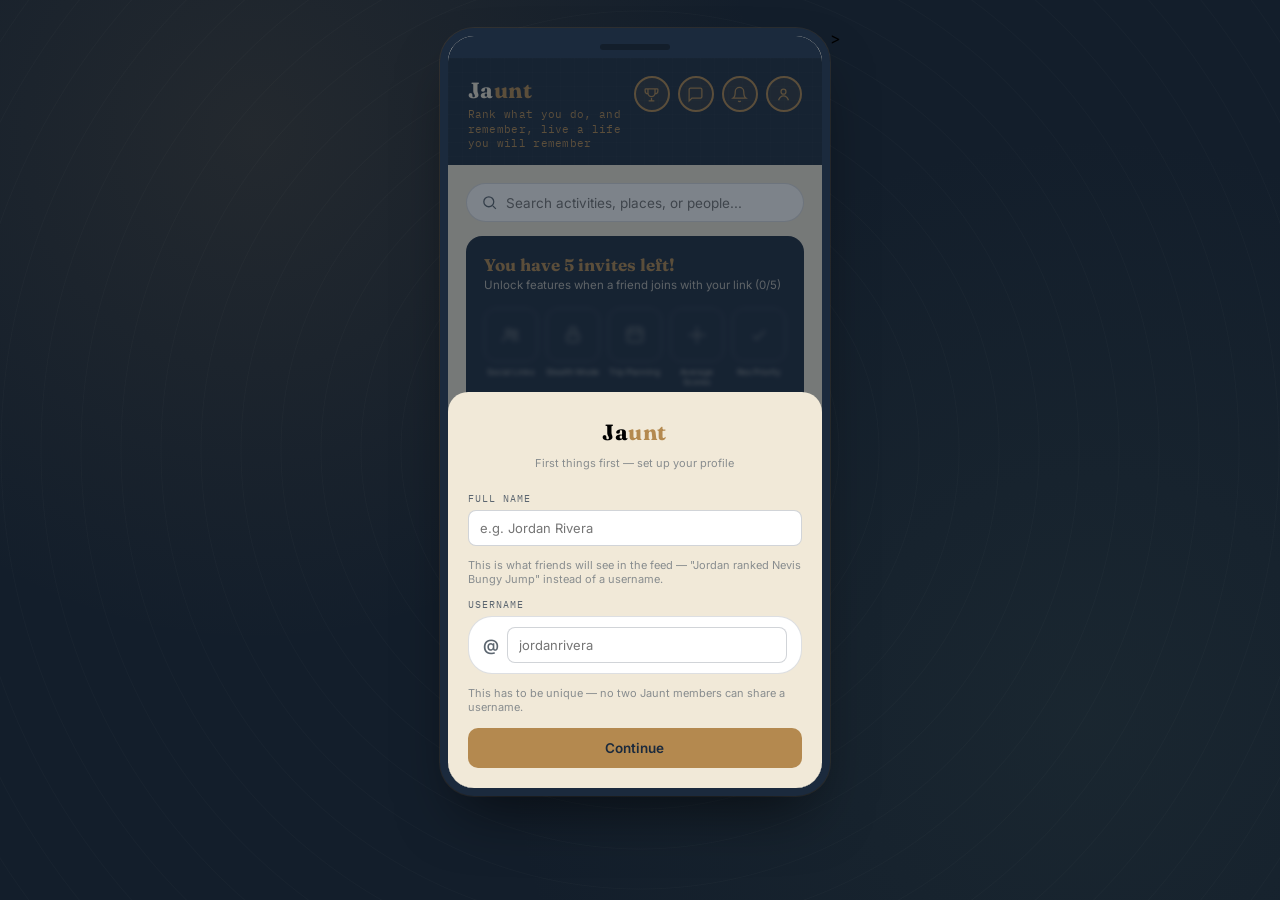
==== commit 15c04809: "seperated all files into seperate components" ====
--- a/index.html
+++ b/index.html
@@ -6,7 +6,7 @@
 <title>Jaunt — Prototype</title>
 <link rel="preconnect" href="https://fonts.googleapis.com">
 <link href="https://fonts.googleapis.com/css2?family=Fraunces:opsz,wght@9..144,400;9..144,600;9..144,700&family=Inter:wght@400;500;600;700&family=IBM+Plex+Mono:wght@400;500;600&display=swap" rel="stylesheet">
-<link rel="stylesheet" href="index.css">
+<link rel="stylesheet" href="styles.css">
 </head>
 <body>
 
@@ -347,4932 +347,6 @@
   </div>
 </div>
 
-<script>
-  /* ══════════════════════════════════════════
-     SUPABASE SETUP
-  ══════════════════════════════════════════ */
-  const SUPABASE_URL = 'https://djgumlhslkzqhcthadhx.supabase.co';
-  const SUPABASE_KEY = 'eyJhbGciOiJIUzI1NiIsInR5cCI6IkpXVCJ9.eyJpc3MiOiJzdXBhYmFzZSIsInJlZiI6ImRqZ3VtbGhzbGt6cWhjdGhhZGh4Iiwicm9sZSI6ImFub24iLCJpYXQiOjE3ODc5NDQ1NDgsImV4cCI6MjEwMzUyMDU0OH0.IdkGj5fhXibig0tB38zGkvKwyky_UP2VbEckjEZ5MxY';
-  let db = null;
-  if(typeof supabase !== 'undefined' && supabase.createClient){
-    try {
-      db = supabase.createClient(SUPABASE_URL, SUPABASE_KEY);
-    } catch(e){
-      console.error('Could not create the Supabase client — app continues without live data', e);
-    }
-  } else {
-    console.warn('Supabase library did not load (blocked, offline, or slow network) — app continues on local/hardcoded data only');
-  }
-/* ---------------- ICONS ---------------- */
-const ICONS = {
-  exploration: '<svg viewBox="0 0 24 24" fill="none" stroke="currentColor" stroke-width="1.6" stroke-linecap="round" stroke-linejoin="round"><path d="M3 19L9 8l4 6 2-3 6 8H3z"/></svg>',
-  adrenaline: '<svg viewBox="0 0 24 24" fill="currentColor"><path d="M13 2L4 14h6l-1 8 9-12h-6l1-8z"/></svg>',
-  leisure: '<svg viewBox="0 0 24 24" fill="none" stroke="currentColor" stroke-width="1.6" stroke-linecap="round"><circle cx="12" cy="9" r="3.4"/><path d="M12 3.5v1.3M12 14.2v1.3M18.5 9h-1.3M6.8 9H5.5M16.5 4.5l-.9.9M8.4 13.1l-.9.9M16.5 13.5l-.9-.9M8.4 4.9l-.9-.9"/><path d="M2 19c2-2 4-2 6 0s4 2 6 0 4-2 6 0"/></svg>',
-  culture: '<svg viewBox="0 0 24 24" fill="none" stroke="currentColor" stroke-width="1.6" stroke-linecap="round"><path d="M4 21h16M5 21V9M9 21V9M15 21V9M19 21V9M3 9l9-5 9 5"/></svg>',
-  nature: '<svg viewBox="0 0 24 24" fill="none" stroke="currentColor" stroke-width="1.6" stroke-linecap="round" stroke-linejoin="round"><path d="M12 3C7 6 5 10 5 14a7 7 0 0014 0c0-4-2-8-7-11z"/><path d="M12 21V11"/></svg>'
-};
-const COLORS = { exploration:'var(--trail)', adrenaline:'var(--signal)', leisure:'var(--leisure)', culture:'var(--culture)', nature:'var(--nature)' };
-const LABELS = { exploration:'Exploration', adrenaline:'Adrenaline', leisure:'Leisure', culture:'Culture', nature:'Nature' };
-const SRC_CLASS = { Viator:'src-viator', GetYourGuide:'src-gyg', You:'src-user' };
-
-/* ---- Per-activity illustrations (hand-drawn line art, one per seeded activity) ---- */
-const ITEM_ART = {
-  e1: '<svg viewBox="0 0 60 60" fill="none" stroke="currentColor" stroke-width="1.6" stroke-linecap="round" stroke-linejoin="round"><path d="M10 50 14 20 18 50Z"/><path d="M22 50 28 12 34 50Z"/><path d="M38 50 43 24 48 50Z"/><circle cx="28" cy="30" r="1.4" fill="currentColor" stroke="none"/><circle cx="14" cy="35" r="1.2" fill="currentColor" stroke="none"/><circle cx="43" cy="33" r="1.2" fill="currentColor" stroke="none"/></svg>',
-  e3: '<svg viewBox="0 0 60 60" fill="none" stroke="currentColor" stroke-width="1.6" stroke-linecap="round" stroke-linejoin="round"><circle cx="30" cy="26" r="8"/><path d="M6 46 18 24 26 36 34 18 48 46 54 40"/></svg>',
-  n1: '<svg viewBox="0 0 60 60" fill="none" stroke="currentColor" stroke-width="1.6" stroke-linecap="round"><path d="M8 18c6-3 12-3 18 0s12 3 18 0s10-3 10-3"/><path d="M28 18v10"/><path d="M6 34c6-3 12-3 18 0s12 3 18 0s10-3 12-3"/><path d="M40 34v10"/><path d="M4 50c6-3 12-3 18 0s12 3 18 0s10-3 14-3"/></svg>',
-  n2: '<svg viewBox="0 0 60 60" fill="none" stroke="currentColor" stroke-width="1.6" stroke-linecap="round" stroke-linejoin="round"><circle cx="44" cy="16" r="6"/><path d="M6 46h48"/><path d="M20 46V28"/><path d="M20 30c-6-2-10-8-8-8s4 4 8 6c2-6 8-8 8-6s-4 4-8 8z"/></svg>',
-  n3: '<svg viewBox="0 0 60 60" fill="none" stroke="currentColor" stroke-width="1.6" stroke-linecap="round" stroke-linejoin="round"><path d="M30 46c-4-14 0-28 4-32c2 6 0 12-2 16c6-4 10-2 12 2c-6 0-10 4-12 8c4 0 8 2 10 6c-6 2-10 0-12-4v4z"/><path d="M6 48c6-4 12-4 18 0s12 4 18 0s10-4 12-4"/></svg>',
-  a1: '<svg viewBox="0 0 60 60" fill="none" stroke="currentColor" stroke-width="1.6" stroke-linecap="round" stroke-linejoin="round"><path d="M8 14h20"/><path d="M18 14v6"/><circle cx="34" cy="26" r="3"/><path d="M34 29v10M34 32l-6 4M34 32l6 4M34 39l-4 6M34 39l4 6"/></svg>',
-  a2: '<svg viewBox="0 0 60 60" fill="none" stroke="currentColor" stroke-width="1.6" stroke-linecap="round" stroke-linejoin="round"><path d="M6 20 54 40"/><circle cx="28" cy="28" r="2.5"/><path d="M28 30.5v6M28 33l-4 3M28 33l4 3M28 36l-3 5M28 36l3 5"/><path d="M6 20v26M54 40v10"/></svg>',
-  l1: '<svg viewBox="0 0 60 60" fill="none" stroke="currentColor" stroke-width="1.6" stroke-linecap="round"><path d="M6 42c8-4 12 4 20 0s12 4 20 0s6-2 8-2"/><path d="M20 34c-2-4 2-6 0-10M32 30c-2-4 2-6 0-10M42 34c-2-4 2-6 0-10"/></svg>',
-  l2: '<svg viewBox="0 0 60 60" fill="none" stroke="currentColor" stroke-width="1.6" stroke-linecap="round" stroke-linejoin="round"><circle cx="44" cy="18" r="6"/><path d="M24 44V18l14 14z"/><path d="M8 44h44"/><path d="M6 50c6-3 12-3 18 0s12 3 18 0s6-2 12-2"/></svg>',
-  c1: '<svg viewBox="0 0 60 60" fill="none" stroke="currentColor" stroke-width="1.6" stroke-linecap="round" stroke-linejoin="round"><path d="M14 30h26l-3 12a4 4 0 01-4 3H21a4 4 0 01-4-3z"/><path d="M40 32c4 0 6 3 6 6s-3 6-7 5"/><path d="M22 24c-1-3 2-5 0-8M30 24c-1-3 2-5 0-8"/></svg>'
-};
-function itemArt(item, cat){
-  return (item && ITEM_ART[item.id]) || ICONS[cat];
-}
-
-const FRIENDS = [
-  {id:'f1', handle:'@maya_t', name:'Maya Torres', public:true, wantToTryIds:['w2','r2']},
-  {id:'f2', handle:'@jonasw', name:'Jonas Weber', public:true, wantToTryIds:['w3']},
-  {id:'f3', handle:'@sofia.k', name:'Sofia Kappas', public:false, wantToTryIds:['w4','w1']},
-  {id:'f4', handle:'@alex.p', name:'Alex Park', public:true, wantToTryIds:['r3']},
-  {id:'f5', handle:'@nina.r', name:'Nina Rodrigues', public:true, wantToTryIds:['w1','w5']}
-];
-let myName = null;
-function friendDisplayName(handle){
-  if(handle === '@you') return myName || 'You';
-  const f = FRIENDS.find(x => x.handle === handle);
-  return f ? f.name : handle;
-}
-let youFollowing = new Set(FRIENDS.map(f => f.id)); // following all mock friends by default
-let mockFollowerCount = 142;
-let myProfilePublic = true;
-let offlineMode = false;
-let locationPermission = null; // null = not asked, 'granted', 'denied'
-let userCoords = null;
-function openLocationPermissionPrompt(){
-  document.getElementById('quiz-modal').innerHTML = `
-    <div style="text-align:center; padding:10px 4px 4px;">
-      <div class="notif-icon" style="width:52px; height:52px; margin:0 auto 14px;">
-        <svg viewBox="0 0 24 24" fill="none" stroke="currentColor" stroke-width="1.8"><path d="M21 10c0 6-9 12-9 12s-9-6-9-12a9 9 0 0118 0z"/><circle cx="12" cy="10" r="3"/></svg>
-      </div>
-      <h3 style="font-family:'Fraunces',serif; font-size:18px; color:var(--ink); margin-bottom:6px;">Share your location?</h3>
-      <p class="caption" style="margin-bottom:16px;">See real distances to activities near you instead of typing a place. You can turn this off anytime in Standing.</p>
-    </div>
-    <button class="btn btn-brass btn-block" id="loc-perm-yes">Allow location access</button>
-    <button class="btn btn-outline btn-block" id="loc-perm-no" style="margin-top:8px;">Not now</button>
-  `;
-  document.getElementById('quiz-overlay').classList.add('active');
-  document.getElementById('loc-perm-no').addEventListener('click', () => {
-    locationPermission = 'denied';
-    document.getElementById('quiz-overlay').classList.remove('active');
-  });
-  document.getElementById('loc-perm-yes').addEventListener('click', () => {
-    document.getElementById('quiz-overlay').classList.remove('active');
-    if(!navigator.geolocation){
-      locationPermission = 'denied';
-      toast('Location isn\'t available in this browser', false);
-      return;
-    }
-    navigator.geolocation.getCurrentPosition(
-      (pos) => {
-        userCoords = { lat: pos.coords.latitude, lon: pos.coords.longitude };
-        locationPermission = 'granted';
-        renderNearYou();
-        toast('Using your current location');
-      },
-      () => {
-        locationPermission = 'denied';
-        toast('Location access denied — search for a place instead', false);
-        renderNearYou();
-      }
-    );
-  });
-}
-function requestLocationPermission(){
-  openLocationPermissionPrompt();
-}
-function updateOfflineUI(){
-  const banner = document.getElementById('offline-banner');
-  banner.style.display = offlineMode ? 'flex' : 'none';
-  banner.innerHTML = offlineMode
-    ? `<span>You're offline — showing downloaded trips and your saved lists only.</span><button id="go-online-btn">Go online</button>`
-    : '';
-  if(offlineMode){
-    document.getElementById('go-online-btn').addEventListener('click', () => { offlineMode = false; renderAll(); });
-  }
-  const searchInput = document.getElementById('search-input');
-  const nearYouInput = document.getElementById('near-you-input');
-  searchInput.disabled = offlineMode;
-  searchInput.placeholder = offlineMode ? 'Search unavailable offline' : 'Search activities, places, or people...';
-  nearYouInput.disabled = offlineMode;
-}
-function friendAvatarStack(ids){
-  if(!ids || !ids.length) return '';
-  return `<div class="avatar-stack">${ids.map(fid=>{
-    const f = FRIENDS.find(x=>x.id===fid);
-    return f ? `<span class="mini-avatar" title="${f.handle}">${f.handle[1].toUpperCase()}</span>` : '';
-  }).join('')}</div>`;
-}
-
-/* ---- Public profile viewing ---- */
-function friendBeenItems(handle){
-  return feedPosts.filter(p => p.friend === handle).map(p => ({
-    id: p.itemId, name: p.itemName, loc: p.loc, category: p.category, score: p.score, tier: p.tier
-  }));
-}
-let viewingOtherProfile = null;
-let otherProfileTab = 'been';
-let otherProfileCategory = 'all';
-function openFollowList(kind, viewedFriend){
-  let people, isReal;
-  if(!viewedFriend){
-    // your own profile
-    if(kind === 'following'){
-      people = FRIENDS.filter(f => youFollowing.has(f.id));
-      isReal = true;
-    } else {
-      people = FRIENDS; // no real reverse follow-graph exists yet — see caption below
-      isReal = false;
-    }
-  } else {
-    // someone else's profile — we don't track their real follow graph either
-    people = FRIENDS.filter(f => f.id !== viewedFriend.id);
-    isReal = false;
-  }
-  const title = kind === 'following' ? 'Following' : 'Followers';
-  document.getElementById('newlist-modal').innerHTML = `
-    <h3 style="font-family:'Fraunces',serif; font-size:16px; color:var(--ink); margin-bottom:4px;">${title}</h3>
-    ${!isReal ? `<p class="caption" style="text-align:left; margin-bottom:10px;">Illustrative — there's no real multi-user follow graph in this prototype yet, so this list is a stand-in.</p>` : ''}
-    ${people.length ? people.map(p => `
-      <div class="rank-row" data-followperson="${p.id}" style="cursor:pointer;">
-        <span class="mini-avatar" style="width:32px; height:32px; font-size:11px;">${p.name[0].toUpperCase()}</span>
-        <div class="rank-info"><div class="rank-name">${p.name}</div><div class="rank-loc">${p.handle}</div></div>
-      </div>`).join('') : `<p class="caption" style="text-align:left;">Nobody here yet.</p>`}
-    <button class="btn btn-outline btn-block" id="followlist-close" style="margin-top:10px;">Close</button>
-  `;
-  document.getElementById('newlist-overlay').classList.add('active');
-  document.querySelectorAll('[data-followperson]').forEach(row => row.addEventListener('click', () => {
-    const person = FRIENDS.find(f => f.id === row.dataset.followperson);
-    document.getElementById('newlist-overlay').classList.remove('active');
-    if(person) openPublicProfile(person);
-  }));
-  document.getElementById('followlist-close').addEventListener('click', () => document.getElementById('newlist-overlay').classList.remove('active'));
-}
-function openPublicProfile(friend){
-  viewingOtherProfile = friend;
-  otherProfileTab = 'been';
-  otherProfileCategory = 'all';
-  switchToScreen('profile');
-  renderAll();
-}
-function renderOtherProfile(friend){
-  document.getElementById('profile-pills').innerHTML = '';
-  document.getElementById('first-finder-showcase').innerHTML = '';
-  const content = document.getElementById('profile-content');
-
-  if(!friend.public){
-    document.getElementById('profile-header').innerHTML = `
-      <button class="sec-label-action" id="back-to-my-profile" style="margin-bottom:10px;">← Back to your profile</button>`;
-    document.getElementById('taste-map').innerHTML = '';
-    content.innerHTML = `
-      <div class="empty" style="padding:36px 16px;">
-        <svg viewBox="0 0 24 24" fill="none" stroke="currentColor" stroke-width="1.6"><rect x="5" y="11" width="14" height="9" rx="2"/><path d="M8 11V7a4 4 0 018 0v4"/></svg>
-        <p style="color:var(--ink); font-weight:600;">${friend.name}'s profile is private</p>
-        <p>Only their approved friends can see their travel activity.</p>
-      </div>`;
-    document.getElementById('back-to-my-profile').addEventListener('click', () => { viewingOtherProfile = null; renderProfileTab(); });
-    return;
-  }
-
-  const been = friendBeenItems(friend.handle);
-  const countries = new Set(been.map(i => i.loc.split(',').pop().trim()));
-  const wantItems = (friend.wantToTryIds || []).map(id => findAnyItemById(id)).filter(Boolean)
-    .sort((a,b) => (b.recommendedScore ?? b.avgScore ?? 0) - (a.recommendedScore ?? a.avgScore ?? 0));
-  const isFollowing = youFollowing.has(friend.id);
-
-  document.getElementById('profile-header').innerHTML = `
-    <button class="sec-label-action" id="back-to-my-profile" style="margin-bottom:10px;">← Back to your profile</button>
-    <div class="profile-head">
-      <span class="mini-avatar" style="width:54px; height:54px; font-size:18px;">${friend.name[0].toUpperCase()}</span>
-      <div style="flex:1;">
-        <div class="profile-name">${friend.name}<span class="visibility-pill public" style="margin-left:6px;">Public</span></div>
-        <div class="profile-rank">${friend.handle} · ${been.length} places logged · ${countries.size} countries</div>
-        <div style="display:flex; gap:10px; margin-top:3px; font-size:11.5px; color:var(--slate);">
-          <button class="follow-count-btn" id="other-followers-btn"><b style="color:var(--ink);">${friend.followerCount || 90 + friend.id.charCodeAt(0)}</b> Followers</button>
-          <button class="follow-count-btn" id="other-following-btn"><b style="color:var(--ink);">${friend.followingCount || 40 + friend.id.charCodeAt(0)}</b> Following</button>
-        </div>
-      </div>
-    </div>
-    <div style="display:flex; gap:8px; margin-top:12px;">
-      <button class="btn ${isFollowing ? 'btn-outline' : 'btn-brass'}" style="flex:1;" id="follow-toggle-btn">${isFollowing ? 'Following' : 'Follow'}</button>
-      <button class="btn btn-outline" style="flex:1;" id="message-friend-btn">Message</button>
-    </div>`;
-  document.getElementById('other-followers-btn').addEventListener('click', () => openFollowList('followers', friend));
-  document.getElementById('other-following-btn').addEventListener('click', () => openFollowList('following', friend));
-
-  document.getElementById('taste-map').innerHTML = renderWorldMap(computeFriendPinData(friend)) + renderMapCaption(computeFriendPinData(friend));
-
-  const tabs = [{id:'been', label:'Been'}, {id:'want', label:'Want to try'}];
-  document.getElementById('profile-pills').innerHTML = tabs.map(t => `<button class="pill ${otherProfileTab===t.id?'active':''}" data-otherpill="${t.id}">${t.label}</button>`).join('');
-
-  if(otherProfileTab === 'been'){
-    const theirSpecialistCats = Object.keys(LABELS).filter(cat => been.filter(i => i.category === cat).length >= SPECIALIST_THRESHOLD);
-    const filteredBeen = otherProfileCategory === 'all' ? been : been.filter(i => i.category === otherProfileCategory);
-    content.innerHTML = `
-      <div class="stamps" id="other-profile-cat-stamps" style="margin-bottom:12px;"></div>
-      ${theirSpecialistCats.length ? `<p class="caption" style="text-align:left; margin-bottom:10px;">${theirSpecialistCats.map(c => `${SPECIALIST_NAMES[c]} badge`).join(' · ')}</p>` : ''}
-      ${filteredBeen.length ? filteredBeen.map(i => `
-        <div class="public-been-row">
-          ${i.score != null ? scoreChip(i.score, i.tier, true) : ''}
-          <div style="flex:1;">
-            <div class="rank-name">${i.name}</div>
-            <div class="rank-loc">${i.loc}</div>
-          </div>
-        </div>`).join('') : `<p class="caption" style="text-align:left;">Nothing logged ${otherProfileCategory==='all'?'yet':'in ' + LABELS[otherProfileCategory]}.</p>`}
-    `;
-    const stampsEl = document.getElementById('other-profile-cat-stamps');
-    const presentCats = ['all', ...new Set(been.map(i => i.category))];
-    stampsEl.innerHTML = presentCats.map(cat => cat === 'all'
-      ? `<div class="stamp" style="--c:var(--slate);" data-othercat="all"><svg viewBox="0 0 24 24" fill="none" stroke="currentColor" stroke-width="1.6"><circle cx="12" cy="12" r="9"/></svg><div class="stamp-label">All</div></div>`
-      : `<div class="stamp" style="--c:${COLORS[cat]}" data-othercat="${cat}">${ICONS[cat]}<div class="stamp-label">${LABELS[cat]}</div></div>`
-    ).join('');
-    stampsEl.querySelectorAll('[data-othercat]').forEach(s => {
-      if(s.dataset.othercat === otherProfileCategory) s.classList.add('selected');
-      s.addEventListener('click', () => { otherProfileCategory = s.dataset.othercat; renderOtherProfile(friend); });
-    });
-  } else {
-    content.innerHTML = wantItems.length ? wantItems.map(i => `
-      <div class="public-been-row" data-open-id="${i.id}" style="cursor:pointer;">
-        <div style="width:28px;height:28px;border-radius:7px;flex-shrink:0;${mediaStyle(i.category, i.photo)}"></div>
-        <div style="flex:1;">
-          <div class="rank-name">${i.name}</div>
-          <div class="rank-loc">${i.loc}</div>
-        </div>
-      </div>`).join('') : `<p class="caption" style="text-align:left;">Nothing bookmarked yet.</p>`;
-    wireDetailClicks(content, wantItems);
-  }
-
-  document.getElementById('back-to-my-profile').addEventListener('click', () => { viewingOtherProfile = null; renderProfileTab(); });
-  document.querySelectorAll('[data-otherpill]').forEach(b => b.addEventListener('click', () => {
-    otherProfileTab = b.dataset.otherpill;
-    renderOtherProfile(friend);
-  }));
-  document.getElementById('follow-toggle-btn').addEventListener('click', () => {
-    if(youFollowing.has(friend.id)){ youFollowing.delete(friend.id); toast(`Unfollowed ${friend.name}`); }
-    else { youFollowing.add(friend.id); toast(`Following ${friend.name}`); }
-    renderOtherProfile(friend);
-  });
-  document.getElementById('message-friend-btn').addEventListener('click', () => openThreadWithHandle(friend.handle));
-}
-
-/* ---------------- MOCK DATA ---------------- */
-let ranked = {
-  exploration: [
-    {id:'e1', name:'Cappadocia Cave Village Walk', loc:'Cappadocia, Türkiye', blurb:'Wander sunken stone villages carved into volcanic rock.', source:'GetYourGuide', tier:'liked', score:8.4, visits:1, lastVisited:'Mar 2026', price:2, tags:['Off the beaten path','Best at sunrise']},
-    {id:'e3', name:'Sunrise Trek to Sarangkot', loc:'Pokhara, Nepal', blurb:'Dawn views over the Annapurna range from a quiet ridge.', source:'Viator', tier:'liked', score:7.7, visits:1, lastVisited:'Nov 2025', price:1, tags:['Physically demanding','Best at sunrise']}
-  ],
-  nature: [
-    {id:'n1', name:'Plitvice Lakes Walking Trail', loc:'Plitvice, Croatia', blurb:'Wooden boardwalks over sixteen terraced turquoise lakes.', source:'Viator', tier:'liked', score:9.3, visits:2, lastVisited:'Jun 2026', price:2, tags:['Family-friendly','Easy walking']},
-    {id:'n2', name:'Serengeti Sunrise Game Drive', loc:'Serengeti, Tanzania', blurb:'Open-vehicle safari timed to the plains waking up.', source:'GetYourGuide', tier:'liked', score:8.2, visits:1, lastVisited:'Feb 2025', price:4, tags:['Bucket list','Guided only']},
-    {id:'n3', name:'Kaikoura Whale Watching', loc:'Kaikoura, New Zealand', blurb:'Sperm whales year-round off a dramatic coastal shelf.', source:'Viator', tier:'fine', score:5.7, visits:1, lastVisited:'Jan 2026', price:3, tags:['Family-friendly','Seasonal']}
-  ],
-  adrenaline: [
-    {id:'a1', name:'Nevis Bungy Jump', loc:'Queenstown, New Zealand', blurb:'134m free fall over the Nevis River gorge.', source:'GetYourGuide', tier:'liked', score:8.5, visits:2, lastVisited:'Jan 2026', price:4, tags:['Bucket list','Not for the faint of heart']},
-    {id:'a2', name:'Zip-line Canopy Tour', loc:'Monteverde, Costa Rica', blurb:'Thirteen platforms strung through cloud-forest canopy.', source:'Viator', tier:'fine', score:5.1, visits:1, lastVisited:'Aug 2025', price:2, tags:['Family-friendly','Instagrammable']}
-  ],
-  leisure: [
-    {id:'l1', name:'Blue Lagoon Soak', loc:'Grindavík, Iceland', blurb:'Geothermal, silica-milky water against black lava fields.', source:'GetYourGuide', tier:'liked', score:8.4, visits:1, lastVisited:'Dec 2025', price:3, tags:['Sunset spot','Relaxing']},
-    {id:'l2', name:'Sunset Catamaran Sail', loc:'Santorini, Greece', blurb:'Caldera views with a swim stop and a slow sunset.', source:'Viator', tier:'liked', score:7.2, visits:3, lastVisited:'Jul 2026', price:3, tags:['Sunset spot','Date-worthy']}
-  ],
-  culture: [
-    {id:'c1', name:'Kyoto Tea Ceremony', loc:'Kyoto, Japan', blurb:'A quiet, formal ritual in a two-hundred-year-old teahouse.', source:'GetYourGuide', tier:'liked', score:9.2, visits:1, lastVisited:'Apr 2026', price:2, tags:['Off the beaten path','Quiet & reflective']}
-  ]
-};
-
-/* ---- Tiered scoring (Beli-style): pick a tier, compare only within it, position maps to a 0-10 score ---- */
-const TIERS_META = {
-  liked:    {label:'I liked it', range:[6.7, 10.0], color:'var(--trail)'},
-  fine:     {label:'It was fine', range:[4.0, 6.6], color:'var(--brass)'},
-  disliked: {label:"I didn't like it", range:[0, 3.9], color:'var(--signal)'}
-};
-function round1(n){ return Math.round(n * 10) / 10; }
-function formatLoggedDate(isoDate){
-  if(!isoDate) return 'today';
-  const d = new Date(isoDate + 'T00:00:00');
-  const today = new Date();
-  if(d.toDateString() === today.toDateString()) return 'today';
-  return d.toLocaleDateString('en-US', {month:'short', day:'numeric', year:'numeric'});
-}
-function computeScore(tier, position, total){
-  const [tmin, tmax] = TIERS_META[tier].range;
-  if(total === 0) return round1(tmax - 0.2);
-  const frac = position / total;
-  return round1(tmax - frac * (tmax - tmin));
-}
-function recomputeTierScores(category, tier){
-  const list = ranked[category];
-  const tierItems = list.filter(i => i.tier === tier);
-  const total = tierItems.length;
-  tierItems.forEach((it, pos) => { it.score = computeScore(tier, pos, total); });
-}
-function moveRankedItem(category, itemId, direction){
-  const list = ranked[category];
-  const idx = list.findIndex(i => i.id === itemId);
-  if(idx === -1) return;
-  const swapIdx = idx + direction;
-  if(swapIdx < 0 || swapIdx >= list.length) return;
-  const item = list[idx];
-  const other = list[swapIdx];
-  if(other.tier !== item.tier){
-    toast("Can't move past the edge of its tier — try Re-rank instead", false);
-    return;
-  }
-  [list[idx], list[swapIdx]] = [list[swapIdx], list[idx]];
-  recomputeTierScores(category, item.tier);
-  renderAll();
-}
-function insertByScore(category, item){
-  const list = ranked[category];
-  let idx = list.findIndex(i => i.score < item.score);
-  if(idx === -1) idx = list.length;
-  list.splice(idx, 0, item);
-  return idx;
-}
-function scoreChip(score, tier, small){
-  const color = tier ? TIERS_META[tier].color : 'var(--slate)';
-  return `<div class="score-chip${small ? ' score-chip-sm' : ''}" style="--c:${color}">${score.toFixed(1)}</div>`;
-}
-const SCORE_UNLOCK_THRESHOLD = 10;
-function categoryRankCount(cat){
-  return (ranked[cat] || []).length;
-}
-function categoryScoresUnlocked(cat){
-  return categoryRankCount(cat) >= SCORE_UNLOCK_THRESHOLD;
-}
-function scoreChipForItem(item, small){
-  if(item.score == null) return '';
-  const cat = item.category || findItemCategory(item.id) || currentCategory;
-  if(categoryScoresUnlocked(cat)) return scoreChip(item.score, item.tier, small);
-  const count = categoryRankCount(cat);
-  return `<div class="score-chip-locked${small ? ' score-chip-locked-sm' : ''}" title="Scores unlock at ${SCORE_UNLOCK_THRESHOLD} ranked in ${LABELS[cat]} (${count}/${SCORE_UNLOCK_THRESHOLD})">
-    <svg viewBox="0 0 24 24" fill="none" stroke="currentColor" stroke-width="2"><rect x="5" y="11" width="14" height="9" rx="2"/><path d="M8 11V7a4 4 0 018 0v4"/></svg>
-  </div>`;
-}
-function feedScoreChip(p, small){
-  // only gate posts you authored — mock friend posts represent already-established accounts
-  if(p.friend === '@you' && p.category && !categoryScoresUnlocked(p.category)){
-    return `<div class="score-chip-locked${small ? ' score-chip-locked-sm' : ''}" title="Scores unlock at ${SCORE_UNLOCK_THRESHOLD} ranked in ${LABELS[p.category]}">
-      <svg viewBox="0 0 24 24" fill="none" stroke="currentColor" stroke-width="2"><rect x="5" y="11" width="14" height="9" rx="2"/><path d="M8 11V7a4 4 0 018 0v4"/></svg>
-    </div>`;
-  }
-  return scoreChip(p.score, p.tier, small);
-}
-function formatSampleCount(n){
-  if(n == null) return '';
-  if(n >= 1000) return (n/1000).toFixed(1).replace('.0','') + 'k';
-  return String(n);
-}
-function priceSymbols(tier){
-  if(!tier) return '';
-  return '$'.repeat(tier) + '<span style="opacity:0.3;">' + '$'.repeat(4-tier) + '</span>';
-}
-function renderTags(item){
-  if(!item.tags || !item.tags.length) return '';
-  return `<div class="tag-row">${item.tags.map(t => `<span class="vibe-tag">${t}</span>`).join('')}</div>`;
-}
-function miniScoreRow(item){
-  if(item.recommendedScore == null && item.avgScore == null) return '';
-  const perks = perksUnlocked();
-  const rec = item.recommendedScore != null ? `<span class="mini-score">
-      <svg viewBox="0 0 24 24" fill="currentColor"><path d="M12 2l2.4 7.4H22l-6 4.6 2.3 7-6.3-4.6L5.7 21l2.3-7-6-4.6h7.6z"/></svg>
-      Match <span class="val">${item.recommendedScore.toFixed(1)}</span>${item.recSampleSize != null ? ` <span class="sample-count">${formatSampleCount(item.recSampleSize)}</span>` : ''}
-    </span>` : '';
-  let avg = '';
-  if(item.avgScore != null){
-    avg = perks.avgScore
-      ? `<span class="mini-score">
-          <svg viewBox="0 0 24 24" fill="none" stroke="currentColor" stroke-width="1.8"><circle cx="9" cy="8" r="3"/><circle cx="17" cy="9" r="2.5"/><path d="M2 20c0-3.5 3-6 7-6s7 2.5 7 6M15 14c3 0 6 2 6 5"/></svg>
-          Friends avg <span class="val">${item.avgScore.toFixed(1)}</span>${item.avgSampleCount != null ? ` <span class="sample-count">${formatSampleCount(item.avgSampleCount)}</span>` : ''}
-        </span>`
-      : `<span class="mini-score locked" title="Invite a friend who joins to unlock">
-          <svg viewBox="0 0 24 24" fill="none" stroke="currentColor" stroke-width="1.8"><rect x="5" y="11" width="14" height="9" rx="2"/><path d="M8 11V7a4 4 0 018 0v4"/></svg>
-          Friends avg locked
-        </span>`;
-  }
-  return `<div class="mini-score-row">${rec}${avg}</div>`;
-}
-
-let pending = [
-  {id:'p1', name:'Hidden Waterfall Hike', loc:'Big Sur, California', category:'exploration', blurb:'An unmarked trailhead leading to a private cove waterfall.', submitter:'@maya_t'},
-  {id:'p2', name:'Midnight Bioluminescence Kayak', loc:'Vieques, Puerto Rico', category:'adrenaline', blurb:'Paddling through glowing plankton in Mosquito Bay after dark.', submitter:'@jonasw'},
-  {id:'p3', name:'Rooftop Jazz & Wine', loc:'Lisbon, Portugal', category:'leisure', blurb:'Live jazz over the Alfama rooftops, natural wine only.', submitter:'@sofia.k'}
-];
-
-let toRank = []; // approved items waiting to be duel-ranked
-let currentCategory = 'exploration';
-let duelState = null;
-
-/* ---- Standing / invites ---- */
-let userPhoto = null;
-let user = {
-  invitesTotal: 5,
-  reliability: 78
-};
-const INVITE_POOL = ['@theo.b', '@priya.k', '@leo.martins', '@hana.w', '@dev.k'];
-let invites = []; // {id, handle, status:'sent'|'joined'}
-
-const TIERS = [
-  {name:'Wanderer', min:0},
-  {name:'Trailblazer', min:35},
-  {name:'Voyager', min:65},
-  {name:'Globetrotter', min:90}
-];
-function standingScore(){
-  return Math.min(100, Math.round((invites.length / user.invitesTotal) * 40 + (user.reliability / 100) * 60));
-}
-function currentTier(){
-  const score = standingScore();
-  let t = TIERS[0];
-  for(const tier of TIERS){ if(score >= tier.min) t = tier; }
-  return t;
-}
-const RES_PRIORITY_TIERS = [
-  {tier:'Bronze', threshold:1},
-  {tier:'Silver', threshold:2},
-  {tier:'Gold', threshold:3}
-];
-function currentResPriorityTier(){
-  if(user.reliability < 75) return null;
-  const joined = invites.filter(i => i.status === 'joined').length;
-  let current = null;
-  for(const t of RES_PRIORITY_TIERS){
-    if(joined >= t.threshold) current = t;
-  }
-  return current;
-}
-function nextResPriorityTier(){
-  if(user.reliability < 75) return RES_PRIORITY_TIERS[0];
-  const joined = invites.filter(i => i.status === 'joined').length;
-  return RES_PRIORITY_TIERS.find(t => joined < t.threshold) || null;
-}
-function perksUnlocked(){
-  return {
-    avgScore: invites.some(i => i.status === 'joined'),
-    resPriority: !!currentResPriorityTier()
-  };
-}
-let upcoming = [
-  {id:'u1', name:'Nevis Bungy Jump', loc:'Queenstown, New Zealand', date:'Sept 14', category:'adrenaline'}
-];
-
-/* ---- Want to try / Recs / Taste map data ---- */
-let wantToTry = {
-  exploration: [{id:'w1', name:"Tiger's Nest Monastery Hike", loc:'Paro, Bhutan', blurb:'A cliffside monastery reached by a steep switchback trail.', source:'Viator', recommendedScore:9.1, avgScore:8.4, price:3, tags:['Physically demanding','Bucket list'], recSampleSize:3100, avgSampleCount:2}],
-  nature: [
-    {id:'w2', name:'Northern Lights Snowmobile Tour', loc:'Tromsø, Norway', blurb:'Chase aurora activity across a frozen fjord backcountry.', source:'GetYourGuide', recommendedScore:9.4, avgScore:8.9, price:4, tags:['Bucket list','Seasonal'], recSampleSize:2800, avgSampleCount:1},
-    {id:'w6', name:'Sunrise Hike Among the Hoodoos', loc:'Bryce Canyon, Utah, United States', blurb:'Amphitheaters of red-rock spires lit up at first light.', source:'Viator', recommendedScore:9.2, avgScore:8.7, price:1, tags:['Family-friendly','Best at sunrise'], recSampleSize:980, avgSampleCount:1}
-  ],
-  adrenaline: [{id:'w3', name:'Skydive Over Interlaken', loc:'Interlaken, Switzerland', blurb:'Freefall above turquoise lakes and the Eiger north face.', source:'Viator', recommendedScore:8.7, avgScore:8.1, price:4, tags:['Not for the faint of heart','Bucket list'], recSampleSize:1900, avgSampleCount:1}],
-  leisure: [{id:'w4', name:'Onsen Ryokan Stay', loc:'Hakone, Japan', blurb:'A night in a traditional inn with private hot-spring baths.', source:'GetYourGuide', recommendedScore:8.9, avgScore:8.6, price:3, tags:['Relaxing','Date-worthy'], recSampleSize:2200, avgSampleCount:2}],
-  culture: [{id:'w5', name:'Terracotta Army Tour', loc:"Xi'an, China", blurb:'Thousands of life-sized soldiers guarding an ancient tomb.', source:'Viator', recommendedScore:8.3, avgScore:7.9, price:2, tags:['Family-friendly','Off the beaten path'], recSampleSize:1600, avgSampleCount:1}]
-};
-
-let recs = {
-  exploration: [{id:'r1', name:'Faroe Islands Village Hike', loc:'Faroe Islands', why:'Because you ranked Sarangkot and Cappadocia highly', source:'Viator', recommendedScore:9.0, avgScore:8.5, trendCount:298, price:2, tags:['Off the beaten path','Instagrammable'], recSampleSize:2400, avgSampleCount:2}],
-  nature: [{id:'r2', name:'Torres del Paine Trek', loc:'Patagonia, Chile', why:'Popular with travelers who loved Plitvice Lakes', source:'GetYourGuide', recommendedScore:9.5, avgScore:9.0, trendCount:412, price:3, tags:['Bucket list','Physically demanding'], recSampleSize:4200, avgSampleCount:3}],
-  adrenaline: [{id:'r3', name:'Whitewater Rafting the Zambezi', loc:'Victoria Falls, Zambia', why:'Popular with fans of your Nevis Bungy Jump', source:'Viator', recommendedScore:8.8, avgScore:8.3, trendCount:187, price:3, tags:['Not for the faint of heart','Bucket list'], recSampleSize:1500, avgSampleCount:2}],
-  leisure: [{id:'r4', name:'Amalfi Coast Boat Day', loc:'Positano, Italy', why:'Similar to your top-rated Santorini sail', source:'GetYourGuide', recommendedScore:8.6, avgScore:8.0, trendCount:271, price:3, tags:['Sunset spot','Date-worthy'], recSampleSize:2100, avgSampleCount:2}],
-  culture: [{id:'r5', name:'Fes Medina Walking Tour', loc:'Fes, Morocco', why:'Matches your taste for immersive local ritual', source:'Viator', recommendedScore:8.4, avgScore:7.8, trendCount:143, price:2, tags:['Off the beaten path','Family-friendly'], recSampleSize:1300, avgSampleCount:1}]
-};
-
-/* ---- Feed: friend activity posts ---- */
-let feedPosts = [
-  {id:'fp1', friend:'@jonasw', itemId:null, itemName:'Midnight Bioluminescence Kayak', category:'adrenaline', loc:'Vieques, Puerto Rico', withYou:true, withFriends:[], score:9.4, tier:'liked', note:"Glowing water, completely unreal. You have to do this one with me sometime.", time:'2h ago', likes:6, liked:false, comments:[{from:'@nina.r', text:'Adding this to my list immediately'}]},
-  {id:'fp2', friend:'@alex.p', itemId:'a1', itemName:'Nevis Bungy Jump', category:'adrenaline', loc:'Queenstown, New Zealand', withYou:false, withFriends:['f5'], score:9.6, tier:'liked', note:'Screamed the entire way down. Would absolutely do it again.', time:'5h ago', likes:11, liked:true, comments:[{from:'@sofia.k', text:'This is exactly why I refuse to go to Queenstown'},{from:'you', text:'Worth every second, promise'}]},
-  {id:'fp3', friend:'@nina.r', itemId:'r2', itemName:'Torres del Paine Trek', category:'nature', loc:'Patagonia, Chile', withYou:false, withFriends:['f1'], score:9.0, tier:'liked', note:'Wind almost knocked us over. Views were worth every gust.', time:'1d ago', likes:8, liked:false, comments:[]},
-  {id:'fp4', friend:'@maya_t', itemId:'p1', itemName:'Hidden Waterfall Hike', category:'exploration', loc:'Big Sur, California', withYou:false, withFriends:[], score:8.8, tier:'liked', note:'Found it completely by accident — no crowds, no signage.', time:'1d ago', likes:4, liked:false, comments:[]},
-  {id:'fp5', friend:'@sofia.k', itemId:'l2', itemName:'Sunset Catamaran Sail', category:'leisure', loc:'Santorini, Greece', withYou:false, withFriends:[], score:8.1, tier:'liked', note:'Went right after you recommended it — you were right about the caldera views.', time:'2d ago', likes:5, liked:true, comments:[{from:'you', text:'Told you!'}]},
-  {id:'fp6', friend:'@sofia.k', itemId:null, itemName:'Rooftop Jazz & Wine', category:'leisure', loc:'Lisbon, Portugal', withYou:false, withFriends:['f5'], score:8.6, tier:'liked', note:'Perfect way to end a long day of walking the Alfama.', time:'3d ago', likes:3, liked:false, comments:[]},
-  {id:'fp7', friend:'@you', type:'ask', askText:'Heading to Vietnam for two weeks in the fall — anyone have must-do recommendations?', time:'4d ago', comments:[{from:'@nina.r', text:'Ha Giang loop by motorbike, hands down'},{from:'@jonasw', text:'Cu Chi tunnels if you like history, book a private guide though'}]}
-];
-
-let reports = []; // {id, label, reason, time}
-const REPORT_REASONS = ['Inappropriate photo', 'Incorrect information', 'Duplicate activity', 'Spam', 'Something else'];
-
-function findAnyItemById(id){
-  if(!id) return null;
-  for(const cat of Object.keys(ranked)){ const hit = ranked[cat].find(i => i.id === id); if(hit) return {...hit, category:cat}; }
-  for(const cat of Object.keys(wantToTry)){ const hit = wantToTry[cat].find(i => i.id === id); if(hit) return {...hit, category:cat}; }
-  for(const cat of Object.keys(recs)){ const hit = recs[cat].find(i => i.id === id); if(hit) return {...hit, category:cat}; }
-  return null;
-}
-
-function toggleLike(postId){
-  const p = feedPosts.find(x => x.id === postId);
-  if(!p) return;
-  p.liked = !p.liked;
-  p.likes += p.liked ? 1 : -1;
-  renderFeed();
-}
-
-function openComments(postId){
-  const p = feedPosts.find(x => x.id === postId);
-  if(!p) return;
-  function render(){
-    document.getElementById('comment-modal').innerHTML = `
-      <h3 style="font-family:'Fraunces',serif; font-size:16px; color:var(--ink); margin-bottom:4px;">${friendDisplayName(p.friend)}'s ${p.type === 'ask' ? 'question' : 'post'}</h3>
-      <p class="caption" style="text-align:left; margin-bottom:12px;">${p.type === 'ask' ? p.askText : p.itemName}</p>
-      <div class="msg-thread" id="comment-thread-inner">
-        ${p.comments.length ? p.comments.map(c => `<div class="msg-bubble ${c.from === 'you' ? 'you' : 'them'}"><b>${c.from === 'you' ? '' : friendDisplayName(c.from) + ': '}</b>${c.text}</div>`).join('') : '<p class="caption" style="text-align:left;">No comments yet.</p>'}
-      </div>
-      <div class="msg-input-row">
-        <input type="text" id="comment-input" placeholder="Add a comment...">
-        <button class="btn btn-brass btn-sm" id="comment-send">Send</button>
-      </div>
-      <button class="btn btn-outline btn-block" id="comment-close" style="margin-top:12px;">Close</button>
-    `;
-    document.getElementById('comment-close').addEventListener('click', () => document.getElementById('comment-overlay').classList.remove('active'));
-    document.getElementById('comment-send').addEventListener('click', () => {
-      const input = document.getElementById('comment-input');
-      if(!input.value.trim()) return;
-      p.comments.push({from:'you', text:input.value.trim()});
-      render();
-      renderFeed();
-    });
-  }
-  render();
-  document.getElementById('comment-overlay').classList.add('active');
-}
-document.getElementById('comment-overlay').addEventListener('click', (e) => {
-  if(e.target.id === 'comment-overlay') document.getElementById('comment-overlay').classList.remove('active');
-});
-
-function openAskFriends(){
-  document.getElementById('ask-modal').innerHTML = `
-    <h3 style="font-family:'Fraunces',serif; font-size:18px; color:var(--ink); margin-bottom:4px;">Ask friends</h3>
-    <p class="caption" style="text-align:left; margin-bottom:12px;">Post a question to your feed — friends can reply with recommendations.</p>
-    <textarea id="ask-text" class="field-select" style="height:80px; resize:none;" placeholder="e.g. Heading to Lisbon in June, any spots I shouldn't miss?"></textarea>
-    <button class="btn btn-brass btn-block" id="ask-submit" style="margin-top:12px;">Post to feed</button>
-    <button class="btn btn-outline btn-block" id="ask-cancel" style="margin-top:8px;">Cancel</button>
-  `;
-  document.getElementById('ask-overlay').classList.add('active');
-  document.getElementById('ask-cancel').addEventListener('click', () => document.getElementById('ask-overlay').classList.remove('active'));
-  document.getElementById('ask-submit').addEventListener('click', () => {
-    const text = document.getElementById('ask-text').value.trim();
-    if(!text){ toast('Write your question first', false); return; }
-    feedPosts.unshift({id:'fp' + Date.now(), friend:'@you', type:'ask', askText:text, time:'just now', comments:[]});
-    document.getElementById('ask-overlay').classList.remove('active');
-    renderFeed();
-    toast('Posted — friends will see this in their feed');
-  });
-}
-document.getElementById('ask-overlay').addEventListener('click', (e) => {
-  if(e.target.id === 'ask-overlay') document.getElementById('ask-overlay').classList.remove('active');
-});
-
-function openReportFlow(label){
-  let selected = null;
-  function render(){
-    document.getElementById('report-modal').innerHTML = `
-      <h3 style="font-family:'Fraunces',serif; font-size:16px; color:var(--ink); margin-bottom:2px;">Report</h3>
-      <p class="caption" style="text-align:left; margin-bottom:10px;">${label}</p>
-      ${REPORT_REASONS.map(r => `
-        <div class="report-reason-row" data-reason="${r}">
-          <div class="report-radio ${selected === r ? 'selected' : ''}"></div>
-          <div style="font-size:12.5px; color:var(--ink);">${r}</div>
-        </div>`).join('')}
-      <button class="btn btn-brass btn-block" id="report-submit" style="margin-top:14px;">Submit report</button>
-      <button class="btn btn-outline btn-block" id="report-cancel" style="margin-top:8px;">Cancel</button>
-    `;
-    document.querySelectorAll('[data-reason]').forEach(row => row.addEventListener('click', () => {
-      selected = row.dataset.reason;
-      render();
-    }));
-    document.getElementById('report-cancel').addEventListener('click', () => document.getElementById('report-overlay').classList.remove('active'));
-    document.getElementById('report-submit').addEventListener('click', () => {
-      if(!selected){ toast('Pick a reason first', false); return; }
-      reports.push({id:'rp' + Date.now(), label, reason:selected, time:'just now'});
-      document.getElementById('report-overlay').classList.remove('active');
-      renderQueue();
-      toast('Reported — thanks for flagging this');
-    });
-  }
-  render();
-  document.getElementById('report-overlay').classList.add('active');
-}
-document.getElementById('report-overlay').addEventListener('click', (e) => {
-  if(e.target.id === 'report-overlay') document.getElementById('report-overlay').classList.remove('active');
-});
-
-const INVITE_PERKS = [
-  {key:'social', label:'Social Links', icon:'<svg viewBox="0 0 24 24" fill="none" stroke="currentColor" stroke-width="1.8"><circle cx="9" cy="8" r="3"/><circle cx="17" cy="9" r="2.5"/><path d="M2 20c0-3.5 3-6 7-6s7 2.5 7 6M15 14c3 0 6 2 6 5"/></svg>', threshold:1},
-  {key:'stealth', label:'Stealth Mode', icon:'<svg viewBox="0 0 24 24" fill="none" stroke="currentColor" stroke-width="1.8"><rect x="5" y="11" width="14" height="9" rx="2"/><path d="M8 11V7a4 4 0 018 0v4"/></svg>', threshold:2},
-  {key:'trips', label:'Trip Planning', icon:'<svg viewBox="0 0 24 24" fill="none" stroke="currentColor" stroke-width="1.8"><rect x="3" y="4" width="18" height="16" rx="2"/><path d="M8 2v4M16 2v4M3 10h18"/></svg>', threshold:3},
-  {key:'avgScore', label:'Average Scores', icon:'<svg viewBox="0 0 24 24" fill="none" stroke="currentColor" stroke-width="1.8"><path d="M12 2v20M2 12h20"/></svg>', real:true},
-  {key:'resPriority', label:'Res Priority', icon:'<svg viewBox="0 0 24 24" fill="none" stroke="currentColor" stroke-width="1.8"><path d="M5 13l4 4L19 7"/></svg>', real:true}
-];
-let revealedPerks = new Set();
-function renderInviteCard(){
-  const perks = perksUnlocked();
-  const resTier = currentResPriorityTier();
-  const joinedCount = invites.filter(i => i.status === 'joined').length;
-  const statuses = INVITE_PERKS.map(p => p.real ? perks[p.key] : joinedCount >= p.threshold);
-  const unlockedCount = statuses.filter((s, idx) => s && (INVITE_PERKS[idx].real || revealedPerks.has(INVITE_PERKS[idx].key))).length;
-  document.getElementById('invite-progress-card').innerHTML = `
-    <div class="invite-card">
-      <div class="invite-card-title">You have ${Math.max(0, user.invitesTotal - invites.length)} invites left!</div>
-      <div class="invite-card-sub">Unlock features when a friend joins with your link (${unlockedCount}/${INVITE_PERKS.length})</div>
-      <div class="invite-perk-grid">
-        ${INVITE_PERKS.map((p, idx) => {
-          const eligible = statuses[idx];
-          const revealed = p.real ? eligible : revealedPerks.has(p.key);
-          const readyToReveal = eligible && !revealed;
-          const stateClass = revealed ? 'unlocked' : readyToReveal ? 'ready' : 'locked-blur';
-          return `
-          <div class="invite-perk ${readyToReveal ? 'tappable' : ''}" ${readyToReveal ? `data-reveal-perk="${p.key}"` : ''}>
-            <div class="invite-perk-icon ${stateClass}" style="${revealed && p.key==='resPriority' && resTier ? `background:${TIER_COLORS[resTier.tier]}; border-color:${TIER_COLORS[resTier.tier]};` : ''}">
-              ${revealed ? '<svg viewBox="0 0 24 24" fill="none" stroke="currentColor" stroke-width="2.5"><path d="M5 13l4 4L19 7"/></svg>' : p.icon}
-            </div>
-            <div class="invite-perk-label ${!revealed ? 'blurred-text' : ''}">${revealed ? (p.label + (p.key==='resPriority' && resTier ? ` · ${resTier.tier}` : '')) : (readyToReveal ? 'Tap to unlock!' : p.label)}</div>
-          </div>`;
-        }).join('')}
-      </div>
-      <button class="btn btn-brass btn-block" id="invite-friends-btn">Invite friends</button>
-    </div>`;
-  document.querySelectorAll('[data-reveal-perk]').forEach(el => el.addEventListener('click', () => {
-    const key = el.dataset.revealPerk;
-    revealedPerks.add(key);
-    const p = INVITE_PERKS.find(x => x.key === key);
-    renderInviteCard();
-    toast(`Unlocked: ${p.label}!`);
-  }));
-  document.getElementById('invite-friends-btn').addEventListener('click', () => {
-    viewingOtherProfile = null;
-    profileSubTab = 'standing';
-    switchToScreen('profile');
-    renderAll();
-  });
-}
-
-function resolveFeedItem(p){
-  const item = p.itemId ? findAnyItemById(p.itemId) : null;
-  if(item) return item;
-  return {
-    id: 'feedpost-' + p.id, name: p.itemName, loc: p.loc, category: p.category,
-    blurb: 'Logged by ' + friendDisplayName(p.friend) + '. Not yet in your catalog.',
-    score: null, photos: []
-  };
-}
-function renderTripCountdown(){
-  const withDays = trips
-    .filter(t => t.startDate)
-    .map(t => ({ trip:t, daysUntil: Math.ceil((new Date(t.startDate) - new Date()) / 86400000) }))
-    .filter(x => x.daysUntil >= 0)
-    .sort((a,b) => a.daysUntil - b.daysUntil);
-  const el = document.getElementById('trip-countdown-banner');
-  if(!withDays.length){ el.innerHTML = ''; return; }
-  const { trip, daysUntil } = withDays[0];
-  const emptyDay = daysUntil <= 7 ? trip.days.find(d => d.itemIds.length === 0) : null;
-  el.innerHTML = `
-    <div class="trip-countdown-card" id="trip-countdown-click">
-      <svg viewBox="0 0 24 24" fill="none" stroke="currentColor" stroke-width="1.8"><rect x="3" y="4" width="18" height="16" rx="2"/><path d="M8 2v4M16 2v4M3 10h18"/></svg>
-      <div>
-        <b>${daysUntil === 0 ? 'Today' : daysUntil + ' day' + (daysUntil > 1 ? 's' : '') + ' until'}</b> your trip: ${trip.title}
-        ${emptyDay ? `<div style="font-size:11px; opacity:0.85; margin-top:2px;">${emptyDay.label} still has nothing planned</div>` : ''}
-      </div>
-    </div>`;
-  document.getElementById('trip-countdown-click').addEventListener('click', () => openTripDetail(trip));
-}
-
-let dismissedOnThisDay = null; // stores today's date string once dismissed for the day
-function getOnThisDayMatches(){
-  const allRanked = Object.values(ranked).flat();
-  const today = new Date();
-  const matches = [];
-  allRanked.forEach(item => {
-    const dates = new Set();
-    if(item.loggedDate) dates.add(item.loggedDate);
-    (item.visitDates || []).forEach(d => dates.add(d));
-    dates.forEach(dStr => {
-      const d = new Date(dStr + 'T00:00:00');
-      if(d.getMonth() === today.getMonth() && d.getDate() === today.getDate() && d.getFullYear() < today.getFullYear()){
-        matches.push({item, yearsAgo: today.getFullYear() - d.getFullYear()});
-      }
-    });
-  });
-  return matches;
-}
-function renderOnThisDay(){
-  const el = document.getElementById('on-this-day-banner');
-  const todayStr = new Date().toISOString().slice(0,10);
-  if(dismissedOnThisDay === todayStr){ el.innerHTML = ''; return; }
-  // Only surfaces activities with a real, user-picked date that lands on today's
-  // month/day in a past year — a bulk-dumped activity with no chosen date never
-  // qualifies, so this won't misrepresent things you didn't actually do "today."
-  const matches = getOnThisDayMatches();
-  if(!matches.length){ el.innerHTML = ''; return; }
-  const { item, yearsAgo } = matches[0];
-  const cat = item.category || findItemCategory(item.id) || currentCategory;
-  el.innerHTML = `
-    <div class="memory-card" id="on-this-day-click">
-      <div class="memory-media" style="${mediaStyle(cat, item.photo)}">${item.photo ? '' : itemArt(item, cat)}</div>
-      <div style="flex:1;">
-        <div class="memory-label">${yearsAgo} year${yearsAgo > 1 ? 's' : ''} ago today</div>
-        <div class="rank-name" style="font-size:13px;">${item.name}</div>
-        <div class="rank-loc">${item.loc}${item.lastVisited ? ` · ${item.lastVisited}` : ''}</div>
-      </div>
-      <button class="memory-dismiss" id="on-this-day-dismiss" aria-label="Dismiss">✕</button>
-    </div>`;
-  document.getElementById('on-this-day-click').addEventListener('click', () => openDetail(item));
-  document.getElementById('on-this-day-dismiss').addEventListener('click', (e) => {
-    e.stopPropagation();
-    dismissedOnThisDay = todayStr;
-    renderOnThisDay();
-    scheduleSave();
-  });
-}
-
-function renderOnboardingEmptyState(){
-  const totalLogged = Object.values(ranked).reduce((n, arr) => n + arr.length, 0);
-  const el = document.getElementById('onboarding-empty-card');
-  if(totalLogged > 0){ el.innerHTML = ''; return; }
-  el.innerHTML = `
-    <div class="invite-card" style="background:var(--brass); color:var(--ink);">
-      <div class="invite-card-title" style="color:var(--ink);">Welcome to Jaunt</div>
-      <div class="invite-card-sub" style="color:var(--ink); opacity:0.8;">Rank your first activity to unlock your Travel Profile, taste map, and recommendations.</div>
-      <button class="btn btn-brass" style="background:var(--ink); color:var(--brass); margin-top:14px;" id="onboarding-start-btn">Find something to rank</button>
-    </div>`;
-  document.getElementById('onboarding-start-btn').addEventListener('click', () => switchToScreen('search'));
-}
-
-let lastSeenFeedPostCount = null; // null until first computed, so a fresh load never falsely shows "new"
-function renderNewPostsIndicator(){
-  const el = document.getElementById('new-posts-indicator');
-  if(lastSeenFeedPostCount === null){
-    lastSeenFeedPostCount = feedPosts.length;
-    el.innerHTML = '';
-    return;
-  }
-  const newCount = feedPosts.length - lastSeenFeedPostCount;
-  if(newCount <= 0){ el.innerHTML = ''; return; }
-  el.innerHTML = `<button class="new-posts-pill" id="new-posts-btn">
-    <svg viewBox="0 0 24 24" fill="none" stroke="currentColor" stroke-width="2"><path d="M12 19V5M5 12l7-7 7 7"/></svg>
-    ${newCount} new post${newCount > 1 ? 's' : ''} — tap to view
-  </button>`;
-  document.getElementById('new-posts-btn').addEventListener('click', () => {
-    lastSeenFeedPostCount = feedPosts.length;
-    renderFeed();
-    const feedScreen = document.getElementById('screen-feed');
-    if(feedScreen.scrollTo) feedScreen.scrollTo({top:0, behavior:'smooth'});
-  });
-}
-
-function feedStockPhoto(seed){
-  // Lorem Picsum: free, prototyping-licensed placeholder photos, real images.
-  // Seeded by post id so each post gets a stable "random" photo, not a new one every render.
-  return `https://picsum.photos/seed/${encodeURIComponent(seed)}/600/400`;
-}
-function renderFeed(){
-  renderOnboardingEmptyState();
-  renderTripCountdown();
-  renderOnThisDay();
-  renderInviteCard();
-  renderFeaturedLists();
-  renderNewPostsIndicator();
-  const el = document.getElementById('feed-content');
-  el.innerHTML = feedPosts.map(p => {
-    const withList = p.type === 'ask' ? [] : [...(p.withFriends || []).map(fid => { const f = FRIENDS.find(x => x.id===fid); return f ? f.name : null; }).filter(Boolean), ...(p.withYou ? [myName || 'you'] : [])];
-    const displayName = friendDisplayName(p.friend);
-    if(p.type === 'ask'){
-      return `<div class="feed-post">
-        <div class="feed-top">
-          <span class="mini-avatar feed-avatar" data-open-profile="${p.friend}">${displayName[0].toUpperCase()}</span>
-          <div class="feed-body">
-            <div class="feed-text"><b data-open-profile="${p.friend}" style="cursor:pointer;">${displayName}</b> asked for recommendations</div>
-            <div class="feed-note">"${p.askText}"</div>
-          </div>
-          <span class="feed-time">${p.time}</span>
-        </div>
-        <div class="feed-actions">
-          <button class="feed-action-btn" data-comment="${p.id}">
-            <svg viewBox="0 0 24 24" fill="none" stroke="currentColor" stroke-width="1.8"><path d="M21 15a2 2 0 01-2 2H7l-4 4V5a2 2 0 012-2h14a2 2 0 012 2z"/></svg>
-            ${p.comments.length} ${p.comments.length===1?'reply':'replies'}
-          </button>
-        </div>
-      </div>`;
-    }
-    if(p.type === 'bookmark'){
-      return `<div class="feed-post" data-feed-open="${p.itemId || ''}" data-feed-fallback="${p.id}">
-        <div class="feed-top">
-          <span class="mini-avatar feed-avatar" data-open-profile="${p.friend}">${displayName[0].toUpperCase()}</span>
-          <div class="feed-body">
-            <div class="feed-text"><b data-open-profile="${p.friend}" style="cursor:pointer;">${displayName}</b> bookmarked <b>${p.itemName}</b></div>
-            <div class="feed-meta">${LABELS[p.category]} · ${p.loc}</div>
-          </div>
-          <span class="feed-time">${p.time}</span>
-        </div>
-        <img class="feed-photo" src="${feedStockPhoto(p.id)}">
-        <div class="feed-actions">
-          <button class="feed-action-btn ${p.liked ? 'liked' : ''}" data-like="${p.id}">
-            <svg viewBox="0 0 24 24" fill="none" stroke="currentColor" stroke-width="1.8"><path d="M20.8 4.6a5.5 5.5 0 00-7.8 0L12 5.6l-1-1a5.5 5.5 0 00-7.8 7.8l1 1L12 21l7.8-7.6 1-1a5.5 5.5 0 000-7.8z"/></svg>
-            ${p.likes}
-          </button>
-          <button class="feed-action-btn" data-comment="${p.id}">
-            <svg viewBox="0 0 24 24" fill="none" stroke="currentColor" stroke-width="1.8"><path d="M21 15a2 2 0 01-2 2H7l-4 4V5a2 2 0 012-2h14a2 2 0 012 2z"/></svg>
-            ${p.comments.length}
-          </button>
-          <button class="feed-action-btn" data-share="${p.id}">
-            <svg viewBox="0 0 24 24" fill="none" stroke="currentColor" stroke-width="1.8"><path d="M22 2L11 13M22 2l-7 20-4-9-9-4 20-7z"/></svg>
-          </button>
-        </div>
-      </div>`;
-    }
-    return `<div class="feed-post" data-feed-open="${p.itemId || ''}" data-feed-fallback="${p.id}">
-      <div class="feed-top">
-        <span class="mini-avatar feed-avatar" data-open-profile="${p.friend}">${displayName[0].toUpperCase()}</span>
-        <div class="feed-body">
-          <div class="feed-text"><b data-open-profile="${p.friend}" style="cursor:pointer;">${displayName}</b> ranked <b>${p.itemName}</b>${withList.length ? ` with <b>${withList.join(', ')}</b>` : ''}</div>
-          <div class="feed-meta">${LABELS[p.category]} · ${p.loc}</div>
-          ${p.note ? `<div class="feed-note">${p.note}</div>` : ''}
-        </div>
-        <div style="display:flex; flex-direction:column; align-items:flex-end; gap:6px;">
-          ${feedScoreChip(p, true)}
-          <span class="feed-time">${p.time}</span>
-        </div>
-      </div>
-      <img class="feed-photo" src="${p.photo ? p.photo.src : feedStockPhoto(p.id)}">${p.photo && p.photo.caption ? `<div class="feed-photo-caption">${p.photo.caption}</div>` : ''}
-      <div class="feed-actions">
-        <button class="feed-action-btn ${p.liked ? 'liked' : ''}" data-like="${p.id}">
-          <svg viewBox="0 0 24 24" fill="none" stroke="currentColor" stroke-width="1.8"><path d="M20.8 4.6a5.5 5.5 0 00-7.8 0L12 5.6l-1-1a5.5 5.5 0 00-7.8 7.8l1 1L12 21l7.8-7.6 1-1a5.5 5.5 0 000-7.8z"/></svg>
-          ${p.likes}
-        </button>
-        <button class="feed-action-btn" data-comment="${p.id}">
-          <svg viewBox="0 0 24 24" fill="none" stroke="currentColor" stroke-width="1.8"><path d="M21 15a2 2 0 01-2 2H7l-4 4V5a2 2 0 012-2h14a2 2 0 012 2z"/></svg>
-          ${p.comments.length}
-        </button>
-        <button class="feed-action-btn" data-share="${p.id}">
-          <svg viewBox="0 0 24 24" fill="none" stroke="currentColor" stroke-width="1.8"><path d="M22 2L11 13M22 2l-7 20-4-9-9-4 20-7z"/></svg>
-        </button>
-        <button class="feed-action-btn" data-quicklist="${p.id}">
-          <svg viewBox="0 0 24 24" fill="none" stroke="currentColor" stroke-width="1.8"><path d="M12 5v14M5 12h14"/></svg>
-        </button>
-        <button class="feed-action-btn report-btn" data-report="${p.id}">
-          <svg viewBox="0 0 24 24" fill="none" stroke="currentColor" stroke-width="1.8"><path d="M4 15s1-1 4-1 5 2 8 2 4-1 4-1V4s-1 1-4 1-5-2-8-2-4 1-4 1z"/><path d="M4 22V4"/></svg>
-        </button>
-      </div>
-    </div>`;
-  }).join('');
-
-  el.querySelectorAll('[data-share]').forEach(btn => btn.addEventListener('click', (e) => {
-    e.stopPropagation();
-    const p = feedPosts.find(x => x.id === btn.dataset.share);
-    toast(`Link copied — ${p ? p.itemName : 'post'}`);
-  }));
-  el.querySelectorAll('[data-quicklist]').forEach(btn => btn.addEventListener('click', (e) => {
-    e.stopPropagation();
-    const p = feedPosts.find(x => x.id === btn.dataset.quicklist);
-    if(p) openListChooser(resolveFeedItem(p));
-  }));
-
-  el.querySelectorAll('[data-open-profile]').forEach(el2 => el2.addEventListener('click', (e) => {
-    e.stopPropagation();
-    const handle = el2.dataset.openProfile;
-    if(handle === '@you'){ viewingOtherProfile = null; switchToScreen('profile'); renderProfileTab(); return; }
-    const friend = FRIENDS.find(f => f.handle === handle);
-    if(friend) openPublicProfile(friend);
-  }));
-  el.querySelectorAll('[data-like]').forEach(btn => btn.addEventListener('click', (e) => { e.stopPropagation(); toggleLike(btn.dataset.like); }));
-  el.querySelectorAll('[data-comment]').forEach(btn => btn.addEventListener('click', (e) => { e.stopPropagation(); openComments(btn.dataset.comment); }));
-  el.querySelectorAll('[data-report]').forEach(btn => btn.addEventListener('click', (e) => {
-    e.stopPropagation();
-    const p = feedPosts.find(x => x.id === btn.dataset.report);
-    openReportFlow(`${friendDisplayName(p.friend)}'s post about ${p.itemName}`);
-  }));
-
-  el.querySelectorAll('[data-feed-open]').forEach(card => {
-    const id = card.dataset.feedOpen;
-    const item = id ? findAnyItemById(id) : null;
-    if(item){
-      card.addEventListener('click', () => openDetail(item));
-    } else {
-      const fallbackId = card.dataset.feedFallback;
-      const p = feedPosts.find(x => x.id === fallbackId);
-      if(p) card.addEventListener('click', () => openDetail(resolveFeedItem(p)));
-    }
-  });
-}
-
-function friendsThinkSection(item){
-  const matches = feedPosts.filter(p => p.itemId === item.id);
-  if(!matches.length) return '';
-  const perks = perksUnlocked();
-  if(!perks.avgScore){
-    return `<div class="sec-label">What your friends think</div>
-    <div class="empty" style="padding:18px 10px;">
-      <svg viewBox="0 0 24 24" fill="none" stroke="currentColor" stroke-width="1.6"><rect x="5" y="11" width="14" height="9" rx="2"/><path d="M8 11V7a4 4 0 018 0v4"/></svg>
-      <p>Invite a friend who joins to see what your friends think.</p>
-    </div>`;
-  }
-  return `<div class="sec-label">What your friends think</div>
-    ${matches.map(p => `
-      <div class="friend-note-row">
-        <span class="mini-avatar">${p.friend[1].toUpperCase()}</span>
-        <div style="flex:1;">
-          <div class="friend-note-top">${friendDisplayName(p.friend)}${feedScoreChip(p, true)}</div>
-          <div class="friend-note-text">"${p.note}"</div>
-        </div>
-      </div>`).join('')}`;
-}
-
-/* ---- Notifications ---- */
-let notifSettings = {
-  enabled: null, // null = not yet asked, true/false once the user decides
-  likes: true,
-  comments: true,
-  invites: true,
-  waitlist: true,
-  tags: true,
-  askReplies: true,
-  coPlanner: true
-};
-let notifications = [
-  {id:'nt1', icon:'invite', type:'invites', text:'<b>@alex.p</b> accepted your invite and joined Jaunt', time:'1h ago', read:false},
-  {id:'nt2', icon:'rank', type:'rank', text:'<b>@nina.r</b> ranked <b>Torres del Paine Trek</b>', time:'6h ago', read:false},
-  {id:'nt3', icon:'waitlist', type:'waitlist', text:'Your spot on <b>Nevis Bungy Jump</b> was claimed from the waitlist', time:'1d ago', read:false},
-  {id:'nt4', icon:'tag', type:'tags', text:'<b>@sofia.k</b> tagged you in <b>Midnight Bioluminescence Kayak</b>', time:'2d ago', read:true},
-  {id:'nt5', icon:'queue', type:'rank', text:'Your suggestion <b>Hidden Waterfall Hike</b> is pending review', time:'3d ago', read:true}
-];
-const NOTIF_ICONS = {
-  invite: '<svg viewBox="0 0 24 24" fill="none" stroke="currentColor" stroke-width="1.8"><path d="M22 12h-6l-2 3h-4l-2-3H2"/><path d="M5.45 5.11L2 12v6a2 2 0 002 2h16a2 2 0 002-2v-6l-3.45-6.89A2 2 0 0016.76 4H7.24a2 2 0 00-1.79 1.11z"/></svg>',
-  rank: '<svg viewBox="0 0 24 24" fill="none" stroke="currentColor" stroke-width="1.8"><path d="M8 3v13M8 16l-3-3M8 16l3-3M16 21V8M16 8l-3 3M16 8l3 3"/></svg>',
-  waitlist: '<svg viewBox="0 0 24 24" fill="none" stroke="currentColor" stroke-width="1.8"><circle cx="12" cy="12" r="9"/><path d="M12 7v5l3 3"/></svg>',
-  tag: '<svg viewBox="0 0 24 24" fill="none" stroke="currentColor" stroke-width="1.8"><circle cx="9" cy="8" r="3"/><path d="M2 20c0-3.5 3-6 7-6s7 2.5 7 6"/></svg>',
-  queue: '<svg viewBox="0 0 24 24" fill="none" stroke="currentColor" stroke-width="1.8"><path d="M9 12l2 2 4-4M21 12a9 9 0 11-18 0 9 9 0 0118 0z"/></svg>',
-  like: '<svg viewBox="0 0 24 24" fill="currentColor"><path d="M20.8 4.6a5.5 5.5 0 00-7.8 0L12 5.6l-1-1a5.5 5.5 0 00-7.8 7.8l1 1L12 21l7.8-7.6 1-1a5.5 5.5 0 000-7.8z"/></svg>',
-  comment: '<svg viewBox="0 0 24 24" fill="none" stroke="currentColor" stroke-width="1.8"><path d="M21 15a2 2 0 01-2 2H7l-4 4V5a2 2 0 012-2h14a2 2 0 012 2z"/></svg>'
-};
-function renderNotifBadge(){
-  const badge = document.getElementById('notif-badge');
-  if(!notifSettings.enabled){ badge.style.display = 'none'; return; }
-  const unread = notifications.filter(n => !n.read).length;
-  badge.style.display = unread ? 'flex' : 'none';
-  badge.textContent = unread;
-}
-function openNotifications(){
-  if(!notifSettings.enabled){
-    document.getElementById('notif-modal').innerHTML = `
-      <div class="empty" style="padding:36px 16px;">
-        <svg viewBox="0 0 24 24" fill="none" stroke="currentColor" stroke-width="1.6"><path d="M18 8a6 6 0 10-12 0c0 7-3 9-3 9h18s-3-2-3-9"/><path d="M13.7 21a2 2 0 01-3.4 0"/><path d="M3 3l18 18"/></svg>
-        <p style="color:var(--ink); font-weight:600;">Notifications are off</p>
-        <p>Turn them on in Profile → Standing to see activity like this.</p>
-      </div>
-      <button class="btn btn-brass btn-block" id="notif-close">Close</button>`;
-  } else {
-    document.getElementById('notif-modal').innerHTML = `
-      <h3 style="font-family:'Fraunces',serif; font-size:18px; color:var(--ink); margin-bottom:12px;">Notifications</h3>
-      ${notifications.length ? notifications.map(n => `
-        <div class="notif-row ${n.read ? '' : 'unread'}">
-          <div class="notif-icon">${NOTIF_ICONS[n.icon]}</div>
-          <div>
-            <div class="notif-text">${n.text}</div>
-            <div class="notif-time">${n.time}</div>
-          </div>
-        </div>`).join('') : `<p class="caption" style="text-align:left;">Nothing yet.</p>`}
-      <button class="btn btn-outline btn-block" id="notif-simulate" style="margin-top:12px;">Simulate: someone interacts with your post</button>
-      <button class="btn btn-brass btn-block" id="notif-close" style="margin-top:8px;">Close</button>`;
-  }
-  document.getElementById('notif-overlay').classList.add('active');
-  notifications.forEach(n => n.read = true);
-  renderNotifBadge();
-  document.getElementById('notif-close').addEventListener('click', () => document.getElementById('notif-overlay').classList.remove('active'));
-  const simBtn = document.getElementById('notif-simulate');
-  if(simBtn) simBtn.addEventListener('click', simulatePostInteraction);
-}
-function simulatePostInteraction(){
-  const myAskPost = feedPosts.find(p => p.friend === '@you' && p.type === 'ask');
-  const myRankPost = feedPosts.find(p => p.friend === '@you' && p.type !== 'ask');
-  const actor = FRIENDS[Math.floor(Math.random() * FRIENDS.length)];
-  const roll = Math.random();
-  const kind = (roll < 0.34 && myAskPost) ? 'askReply' : (roll < 0.67 ? 'comment' : 'like');
-
-  if(kind === 'askReply'){
-    if(!notifSettings.askReplies){ toast('Reply notifications are off', false); return; }
-    myAskPost.comments.push({from: actor.handle, text:'You should check out where I went last time!'});
-    notifications.unshift({
-      id:'nt' + Date.now(), icon:'comment', type:'askReplies',
-      text: `<b>${actor.handle}</b> replied to your question`,
-      time:'just now', read:false
-    });
-  } else if(kind === 'comment'){
-    if(!notifSettings.comments){ toast('Comment notifications are off', false); return; }
-    const postName = myRankPost ? myRankPost.itemName : 'your post';
-    if(myRankPost) myRankPost.comments.push({from: actor.handle, text:'Adding this to my list!'});
-    notifications.unshift({
-      id:'nt' + Date.now(), icon:'comment', type:'comments',
-      text: `<b>${actor.handle}</b> commented on your post about <b>${postName}</b>`,
-      time:'just now', read:false
-    });
-  } else {
-    if(!notifSettings.likes){ toast('Like notifications are off', false); return; }
-    const postName = myRankPost ? myRankPost.itemName : 'your post';
-    if(myRankPost) myRankPost.likes++;
-    notifications.unshift({
-      id:'nt' + Date.now(), icon:'like', type:'likes',
-      text: `<b>${actor.handle}</b> liked your post about <b>${postName}</b>`,
-      time:'just now', read:false
-    });
-  }
-  openNotifications();
-  renderFeed();
-}
-document.getElementById('notif-overlay').addEventListener('click', (e) => {
-  if(e.target.id === 'notif-overlay') document.getElementById('notif-overlay').classList.remove('active');
-});
-
-/* ---- Notification permission prompt (onboarding) ---- */
-function openNotifPermissionPrompt(){
-  document.getElementById('quiz-modal').innerHTML = `
-    <div style="text-align:center; padding:10px 4px 4px;">
-      <div class="notif-icon" style="width:52px; height:52px; margin:0 auto 14px;">${NOTIF_ICONS.invite}</div>
-      <h3 style="font-family:'Fraunces',serif; font-size:18px; color:var(--ink); margin-bottom:6px;">Turn on notifications?</h3>
-      <p class="caption" style="margin-bottom:16px;">Hear about invites joining, friends ranking places, and people interacting with your posts. You can turn this on or off anytime in Standing, or from your phone's system settings.</p>
-    </div>
-    <button class="btn btn-brass btn-block" id="notif-perm-yes">Turn on notifications</button>
-    <button class="btn btn-outline btn-block" id="notif-perm-no" style="margin-top:8px;">Not now</button>
-  `;
-  document.getElementById('notif-perm-yes').addEventListener('click', () => {
-    notifSettings.enabled = true;
-    document.getElementById('quiz-overlay').classList.remove('active');
-    renderAll();
-    toast('Notifications turned on');
-  });
-  document.getElementById('notif-perm-no').addEventListener('click', () => {
-    notifSettings.enabled = false;
-    document.getElementById('quiz-overlay').classList.remove('active');
-    renderAll();
-    toast('You can turn these on later in Standing');
-  });
-  document.getElementById('quiz-overlay').classList.add('active');
-}
-
-/* ---- Messages ---- */
-let conversations = [
-  {id:'c1', friend:'@nina.r', unread:true, messages:[
-    {from:'them', text:'You have to do Torres del Paine next time you\'re in Patagonia', time:'6h ago'},
-    {from:'them', text:'Wind was insane but so worth it', time:'6h ago'}
-  ]},
-  {id:'c2', friend:'@jonasw', unread:false, messages:[
-    {from:'them', text:'That kayak tour was unreal, you\'d love it', time:'2d ago'},
-    {from:'you', text:'Adding it to my want-to-try list right now', time:'2d ago'}
-  ]},
-  {id:'c3', friend:'@sofia.k', unread:false, messages:[
-    {from:'them', text:'Went to the catamaran sail you ranked — you were right', time:'2d ago'}
-  ]}
-];
-function openThreadWithHandle(handle){
-  let convo = conversations.find(c => c.friend === handle);
-  if(!convo){
-    convo = {id:'c' + Date.now(), friend:handle, unread:false, messages:[]};
-    conversations.push(convo);
-  }
-  document.getElementById('msg-overlay').classList.add('active');
-  openThread(convo.id);
-}
-function renderConvoList(){
-  document.getElementById('msg-modal').innerHTML = `
-    <h3 style="font-family:'Fraunces',serif; font-size:18px; color:var(--ink); margin-bottom:12px;">Messages</h3>
-    ${conversations.map(c => {
-      const last = c.messages[c.messages.length-1];
-      return `<div class="convo-row" data-convo="${c.id}">
-        <span class="mini-avatar" style="width:34px;height:34px;font-size:11px;">${c.friend[1].toUpperCase()}</span>
-        <div style="flex:1; min-width:0;">
-          <div class="convo-name">${friendDisplayName(c.friend)}</div>
-          <div class="convo-preview">${last ? (last.from === 'you' ? 'You: ' : '') + last.text : 'Say hello'}</div>
-        </div>
-        ${c.unread ? '<span class="convo-unread-dot"></span>' : ''}
-      </div>`;
-    }).join('')}
-    <button class="btn btn-outline btn-block" id="msg-close" style="margin-top:12px;">Close</button>
-  `;
-  document.querySelectorAll('[data-convo]').forEach(row => row.addEventListener('click', () => openThread(row.dataset.convo)));
-  document.getElementById('msg-close').addEventListener('click', () => document.getElementById('msg-overlay').classList.remove('active'));
-}
-function openThread(convoId){
-  const convo = conversations.find(c => c.id === convoId);
-  convo.unread = false;
-  document.getElementById('msg-modal').innerHTML = `
-    <div style="display:flex; align-items:center; gap:10px; margin-bottom:12px;">
-      <button id="thread-back" style="background:none; border:none; cursor:pointer; color:var(--ink);">
-        <svg viewBox="0 0 24 24" fill="none" stroke="currentColor" stroke-width="2"><path d="M15 18l-6-6 6-6"/></svg>
-      </button>
-      <h3 style="font-family:'Fraunces',serif; font-size:16px; color:var(--ink);">${friendDisplayName(convo.friend)}</h3>
-    </div>
-    <div class="msg-thread" id="msg-thread-inner">
-      ${convo.messages.map(m => `<div class="msg-bubble ${m.from}">${m.text}</div>`).join('')}
-    </div>
-    <div class="msg-input-row">
-      <input type="text" id="msg-input" placeholder="Message ${convo.friend}...">
-      <button class="btn btn-brass btn-sm" id="msg-send">Send</button>
-    </div>
-  `;
-  document.getElementById('thread-back').addEventListener('click', renderConvoList);
-  document.getElementById('msg-send').addEventListener('click', () => {
-    const input = document.getElementById('msg-input');
-    if(!input.value.trim()) return;
-    convo.messages.push({from:'you', text:input.value.trim(), time:'now'});
-    openThread(convoId);
-  });
-}
-document.getElementById('msg-overlay').addEventListener('click', (e) => {
-  if(e.target.id === 'msg-overlay') document.getElementById('msg-overlay').classList.remove('active');
-});
-
-/* ---- Achievements / badges ---- */
-const BADGE_ICON = '<svg viewBox="0 0 24 24" fill="none" stroke="currentColor" stroke-width="1.8"><circle cx="12" cy="8" r="6"/><path d="M9 13l-2 8 5-3 5 3-2-8"/></svg>';
-const SPECIALIST_THRESHOLD = 5; // matches the new Bronze tier threshold below
-
-/* ---- First Finder badge: rewards adding new activities that get approved ---- */
-let firstFinderCount = 0;
-const FIRST_FINDER_TIERS = [
-  {level:1, name:'Local Scout', threshold:1},
-  {level:2, name:'Urban Explorer', threshold:6},
-  {level:3, name:'Jaunt Pioneer', threshold:21}
-];
-function currentFirstFinderTier(){
-  let current = null;
-  for(const t of FIRST_FINDER_TIERS){
-    if(firstFinderCount >= t.threshold) current = t;
-  }
-  return current;
-}
-function nextFirstFinderTier(){
-  return FIRST_FINDER_TIERS.find(t => firstFinderCount < t.threshold) || null;
-}
-function renderFirstFinderShowcase(){
-  const el = document.getElementById('first-finder-showcase');
-  const current = currentFirstFinderTier();
-  const next = nextFirstFinderTier();
-  el.innerHTML = `
-    <div class="ff-showcase-card">
-      <div class="ff-showcase-icon" style="${current ? '' : 'background:var(--slate);'}">
-        <svg viewBox="0 0 24 24" fill="none" stroke="currentColor" stroke-width="1.8"><path d="M9 11l3 3L22 4M21 12v7a2 2 0 01-2 2H5a2 2 0 01-2-2V5a2 2 0 012-2h11"/></svg>
-      </div>
-      <div style="flex:1;">
-        <div style="font-family:'Fraunces',serif; font-weight:700; font-size:14px; color:var(--ink);">${current ? current.name : 'Not a First Finder yet'}</div>
-        <div class="caption" style="margin:2px 0 0; text-align:left;">${firstFinderCount} activities added${next ? ` · ${next.threshold - firstFinderCount} more to ${next.name}` : ' · Max level'}</div>
-      </div>
-    </div>`;
-}
-function renderFirstFinderPreview(){
-  const el = document.getElementById('first-finder-preview');
-  if(!el) return;
-  const current = currentFirstFinderTier();
-  const next = nextFirstFinderTier();
-  el.innerHTML = `
-    <div class="ff-tier-row">
-      ${FIRST_FINDER_TIERS.map(t => `
-        <div class="ff-tier-chip ${current && current.level === t.level ? 'current' : firstFinderCount >= t.threshold ? 'earned' : ''}">
-          <div class="ff-tier-level">Lv ${t.level}</div>
-          <div class="ff-tier-name">${t.name}</div>
-          <div class="ff-tier-req">${t.threshold}+ added</div>
-        </div>`).join('')}
-    </div>
-    <p class="caption" style="text-align:left; margin-top:6px;">
-      ${current ? `You're a ${current.name} (${firstFinderCount} added)` : `Submit and get this approved to become a Local Scout`}${next ? ` — ${next.threshold - firstFinderCount} more to ${next.name}` : ''}
-    </p>`;
-}
-const SPECIALIST_NAMES = {
-  exploration: 'Trailblazer',
-  nature: 'Wild at Heart',
-  adrenaline: 'Adrenaline Junkie',
-  leisure: 'Master Relaxer',
-  culture: 'Culture Vulture'
-};
-const TIER_COLORS = { Bronze:'#A8703F', Silver:'#8C97A0', Gold:'#B4894F', Platinum:'#5C6670' };
-
-function computeBadgeGroups(){
-  const allRanked = Object.values(ranked).flat();
-  const countries = new Set(allRanked.map(i => i.loc.split(',').pop().trim()));
-
-  const groups = [
-    {
-      id:'places', name:'Places Logged', value: allRanked.length,
-      levels:[{tier:'Bronze',threshold:5},{tier:'Silver',threshold:25},{tier:'Gold',threshold:60},{tier:'Platinum',threshold:120}]
-    },
-    {
-      id:'countries', name:'Countries Visited', value: countries.size,
-      levels:[{tier:'Bronze',threshold:8},{tier:'Silver',threshold:20},{tier:'Gold',threshold:40},{tier:'Platinum',threshold:60}]
-    },
-    ...Object.keys(LABELS).map(cat => ({
-      id:'spec_' + cat, name: SPECIALIST_NAMES[cat], value: ranked[cat].length,
-      levels:[{tier:'Bronze',threshold:5},{tier:'Silver',threshold:15},{tier:'Gold',threshold:30}]
-    }))
-  ];
-
-  return groups.map(g => {
-    let currentTier = null;
-    let nextLevel = null;
-    for(const lvl of g.levels){
-      if(g.value >= lvl.threshold) currentTier = lvl;
-      else { nextLevel = lvl; break; }
-    }
-    return { ...g, currentTier, nextLevel, maxed: !nextLevel };
-  });
-}
-
-function computeAchievements(){
-  // flat, one-off achievements that don't have a natural "more of" progression
-  const allRanked = Object.values(ranked).flat();
-  const categoriesUsed = Object.keys(ranked).filter(cat => ranked[cat].length > 0).length;
-  const maxScore = allRanked.length ? Math.max(...allRanked.map(i => i.score)) : 0;
-  return [
-    {name:'Well-Rounded', desc:'Log all 5 categories', unlocked: categoriesUsed >= 5},
-    {name:'Unforgettable', desc:'Score something 9.5+', unlocked: maxScore >= 9.5},
-    {name:'Reliable Traveler', desc:'Reach 90% reliability', unlocked: user.reliability >= 90},
-    {name:'Networked', desc:'Have an invite join', unlocked: invites.some(i => i.status === 'joined')}
-  ];
-}
-
-function unlockedBadgeCount(){
-  const groupsUnlocked = computeBadgeGroups().filter(g => g.currentTier).length;
-  const flatUnlocked = computeAchievements().filter(b => b.unlocked).length;
-  return groupsUnlocked + flatUnlocked;
-}
-function totalBadgeCount(){
-  return computeBadgeGroups().length + computeAchievements().length;
-}
-
-function openBadges(){
-  const groups = computeBadgeGroups();
-  const flat = computeAchievements();
-  document.getElementById('badges-modal').innerHTML = `
-    <h3 style="font-family:'Fraunces',serif; font-size:18px; color:var(--ink); margin-bottom:4px;">Badges</h3>
-    <p class="caption" style="text-align:left; margin-bottom:10px;">${unlockedBadgeCount()} of ${totalBadgeCount()} unlocked · badges level up as you log more</p>
-    <div class="sec-label" style="margin-top:0;">Progression badges</div>
-    <div class="badge-grid">
-      ${groups.map(g => `
-        <div class="badge-card ${g.currentTier ? '' : 'locked'}">
-          <div class="badge-circle" style="${g.currentTier ? `background:${TIER_COLORS[g.currentTier.tier]};` : ''}">${BADGE_ICON}</div>
-          <div class="badge-name">${g.name}</div>
-          <div class="badge-desc">${g.currentTier ? `${g.currentTier.tier}${g.nextLevel ? ` · ${g.value}/${g.nextLevel.threshold} to ${g.nextLevel.tier}` : ' · Maxed'}` : `${g.value}/${g.levels[0].threshold} to Bronze`}</div>
-        </div>`).join('')}
-    </div>
-    <div class="sec-label">Other achievements</div>
-    <div class="badge-grid">
-      ${flat.map(b => `
-        <div class="badge-card ${b.unlocked ? '' : 'locked'}">
-          <div class="badge-circle">${BADGE_ICON}</div>
-          <div class="badge-name">${b.name}</div>
-          <div class="badge-desc">${b.desc}</div>
-        </div>`).join('')}
-    </div>
-    <button class="btn btn-brass btn-block" id="badges-close" style="margin-top:16px;">Close</button>
-  `;
-  document.getElementById('badges-overlay').classList.add('active');
-  document.getElementById('badges-close').addEventListener('click', () => document.getElementById('badges-overlay').classList.remove('active'));
-}
-document.getElementById('badges-overlay').addEventListener('click', (e) => {
-  if(e.target.id === 'badges-overlay') document.getElementById('badges-overlay').classList.remove('active');
-});
-
-/* ---- Year in travel recap ---- */
-function openRecap(){
-  const allRanked = Object.values(ranked).flat();
-  const countries = new Set(allRanked.map(i => i.loc.split(',').pop().trim()));
-  const topItem = allRanked.length ? allRanked.reduce((a,b) => a.score > b.score ? a : b) : null;
-  const topCatEntry = Object.entries(ranked).sort((a,b) => b[1].length - a[1].length)[0];
-  const shareText = `My ${2026} in travel: ${allRanked.length} places logged across ${countries.size} countries. Top category: ${LABELS[topCatEntry[0]]}.${topItem ? ` Best experience: ${topItem.name}, ${topItem.loc} (${topItem.score.toFixed(1)}/10).` : ''} — via Jaunt`;
-  document.getElementById('recap-modal').innerHTML = `
-    <div class="recap-card">
-      <div class="recap-title">Your Year in Travel</div>
-      <div class="recap-sub">2026 so far</div>
-      <div class="recap-stats">
-        <div><div class="recap-stat-num">${allRanked.length}</div><div class="recap-stat-label">Places logged</div></div>
-        <div><div class="recap-stat-num">${countries.size}</div><div class="recap-stat-label">Countries</div></div>
-        <div><div class="recap-stat-num">${LABELS[topCatEntry[0]]}</div><div class="recap-stat-label">Top category</div></div>
-        <div><div class="recap-stat-num">${topItem ? topItem.score.toFixed(1) : '—'}</div><div class="recap-stat-label">Highest score</div></div>
-      </div>
-      ${topItem ? `<div class="recap-highlight">Your best-rated experience was <b>${topItem.name}</b>, ${topItem.loc}</div>` : ''}
-    </div>
-    <button class="btn btn-brass btn-block" id="recap-share" style="margin-top:16px;">Share</button>
-    <button class="btn btn-outline btn-block" id="recap-close" style="margin-top:8px;">Close</button>
-  `;
-  document.getElementById('recap-overlay').classList.add('active');
-  document.getElementById('recap-close').addEventListener('click', () => document.getElementById('recap-overlay').classList.remove('active'));
-  document.getElementById('recap-share').addEventListener('click', async () => {
-    if(navigator.share){
-      try { await navigator.share({ title:'My Year in Travel', text:shareText }); return; }
-      catch(e){ /* user cancelled or unsupported — fall through to copy */ }
-    }
-    if(navigator.clipboard && navigator.clipboard.writeText){
-      try { await navigator.clipboard.writeText(shareText); toast('Summary copied — paste it anywhere'); return; }
-      catch(e){ /* fall through */ }
-    }
-    toast('Sharing isn\'t supported in this browser', false);
-  });
-}
-document.getElementById('recap-overlay').addEventListener('click', (e) => {
-  if(e.target.id === 'recap-overlay') document.getElementById('recap-overlay').classList.remove('active');
-});
-
-/* ---- Onboarding taste quiz ---- */
-let userPrefs = null;
-let myUsername = null;
-const RESERVED_USERNAMES = new Set(['jaunt','admin','support','help','you','me']);
-function normalizeUsername(raw){
-  return raw.trim().replace(/^@+/, '').toLowerCase();
-}
-function usernameError(raw){
-  const clean = normalizeUsername(raw);
-  if(!clean) return 'Pick a username';
-  if(!/^[a-z0-9_.]{3,20}$/.test(clean)) return 'Letters, numbers, underscores, and periods only (3–20 characters)';
-  if(RESERVED_USERNAMES.has(clean)) return 'That username is reserved';
-  const taken = FRIENDS.some(f => normalizeUsername(f.handle) === clean);
-  if(taken) return 'That username is already taken';
-  return null;
-}
-let onboardingLockActive = false;
-function openNameStep(){
-  onboardingLockActive = true;
-  let draftName = '';
-  let draftUsername = '';
-  function render(){
-    const nameErr = draftName.trim() ? null : 'Enter your full name';
-    const userErr = usernameError(draftUsername);
-    document.getElementById('quiz-modal').innerHTML = `
-      <div style="text-align:center; padding:6px 4px;">
-        <div class="brand" style="font-size:22px; margin-bottom:2px;">Ja<span>unt</span></div>
-        <p class="caption" style="margin-bottom:16px;">First things first — set up your profile</p>
-      </div>
-      <div class="field"><label>Full name</label><input type="text" id="name-input" placeholder="e.g. Jordan Rivera" value="${draftName.replace(/"/g,'&quot;')}"></div>
-      <p class="caption" style="text-align:left; margin:2px 0 12px;">This is what friends will see in the feed — "Jordan ranked Nevis Bungy Jump" instead of a username.</p>
-      <div class="field"><label>Username</label>
-        <div class="search-box" style="margin-bottom:0;">
-          <span style="color:var(--slate); font-weight:600;">@</span>
-          <input type="text" id="username-input" placeholder="jordanrivera" value="${draftUsername.replace(/"/g,'&quot;')}" style="text-transform:lowercase;">
-        </div>
-      </div>
-      ${draftUsername ? `<p class="caption" style="text-align:left; margin-top:4px; color:${userErr ? 'var(--signal)' : 'var(--trail)'};">${userErr ? userErr : '✓ @' + normalizeUsername(draftUsername) + ' is available'}</p>` : `<p class="caption" style="text-align:left; margin-top:4px;">This has to be unique — no two Jaunt members can share a username.</p>`}
-      <button class="btn btn-brass btn-block" id="name-continue" style="margin-top:14px;" ${nameErr || userErr ? 'disabled' : ''}>Continue</button>
-    `;
-    const nameEl = document.getElementById('name-input');
-    const userEl = document.getElementById('username-input');
-    nameEl.addEventListener('input', (e) => {
-      draftName = e.target.value;
-      const cursorPos = e.target.selectionStart;
-      render();
-      const fresh = document.getElementById('name-input');
-      fresh.focus();
-      fresh.setSelectionRange(cursorPos, cursorPos);
-    });
-    userEl.addEventListener('input', (e) => {
-      draftUsername = e.target.value;
-      const cursorPos = e.target.selectionStart;
-      render();
-      const fresh = document.getElementById('username-input');
-      fresh.focus();
-      fresh.setSelectionRange(cursorPos, cursorPos);
-    });
-    document.getElementById('name-continue').addEventListener('click', () => {
-      if(nameErr || userErr) return;
-      myName = draftName.trim();
-      myUsername = '@' + normalizeUsername(draftUsername);
-      onboardingLockActive = false;
-      openTasteQuiz();
-    });
-  }
-  render();
-  document.getElementById('quiz-overlay').classList.add('active');
-}
-
-function openTasteQuiz(){
-  let quizCat = null, quizStyle = null, quizPace = null;
-  document.getElementById('quiz-modal').innerHTML = `
-    <h3 style="font-family:'Fraunces',serif; font-size:18px; color:var(--ink); margin-bottom:4px;">Welcome to Jaunt</h3>
-    <p class="caption" style="text-align:left; margin-bottom:14px;">Answer a few quick questions so we can personalize your recommendations.</p>
-    <div class="sec-label" style="margin-top:0;">Which excites you most?</div>
-    <div class="stamps" id="quiz-cat-stamps" style="margin-bottom:6px;">
-      ${Object.keys(LABELS).map(cat => `
-        <div class="stamp" style="--c:${COLORS[cat]}" data-quizcat="${cat}">
-          ${ICONS[cat]}
-          <div class="stamp-label">${LABELS[cat]}</div>
-        </div>`).join('')}
-    </div>
-    <div class="sec-label">How do you like to travel?</div>
-    <div class="tier-pills" id="quiz-style">
-      ${['Solo','With friends','With family'].map(s => `<button class="tier-pill" style="--c:var(--brass);" data-style="${s}">${s}</button>`).join('')}
-    </div>
-    <div class="sec-label">Your pace?</div>
-    <div class="tier-pills" id="quiz-pace">
-      ${['Packed','Balanced','Slow'].map(s => `<button class="tier-pill" style="--c:var(--leisure);" data-pace="${s}">${s}</button>`).join('')}
-    </div>
-    <button class="btn btn-brass btn-block" id="quiz-submit" style="margin-top:16px;">See my recommendations</button>
-    <button class="btn btn-outline btn-block" id="quiz-skip" style="margin-top:8px;">Skip for now</button>
-  `;
-  document.querySelectorAll('#quiz-cat-stamps .stamp').forEach(s => s.addEventListener('click', () => {
-    quizCat = s.dataset.quizcat;
-    document.querySelectorAll('#quiz-cat-stamps .stamp').forEach(x => x.classList.remove('selected'));
-    s.classList.add('selected');
-  }));
-  document.querySelectorAll('#quiz-style .tier-pill').forEach(b => b.addEventListener('click', () => {
-    quizStyle = b.dataset.style;
-    document.querySelectorAll('#quiz-style .tier-pill').forEach(x => x.classList.remove('selected'));
-    b.classList.add('selected');
-  }));
-  document.querySelectorAll('#quiz-pace .tier-pill').forEach(b => b.addEventListener('click', () => {
-    quizPace = b.dataset.pace;
-    document.querySelectorAll('#quiz-pace .tier-pill').forEach(x => x.classList.remove('selected'));
-    b.classList.add('selected');
-  }));
-  document.getElementById('quiz-skip').addEventListener('click', () => openNotifPermissionPrompt());
-  document.getElementById('quiz-submit').addEventListener('click', () => {
-    userPrefs = {topCategory: quizCat, style: quizStyle, pace: quizPace};
-    if(quizCat){
-      [wantToTry, recs].forEach(dataset => {
-        (dataset[quizCat] || []).forEach(i => {
-          if(i.recommendedScore != null) i.recommendedScore = Math.min(10, round1(i.recommendedScore + 0.4));
-        });
-      });
-    }
-    toast('Thanks! Your recommendations are personalized.');
-    openNotifPermissionPrompt();
-  });
-  document.getElementById('quiz-overlay').classList.add('active');
-}
-document.getElementById('quiz-overlay').addEventListener('click', (e) => {
-  if(e.target.id === 'quiz-overlay' && !onboardingLockActive) document.getElementById('quiz-overlay').classList.remove('active');
-});
-
-/* ---- Curated lists ---- */
-const curatedLists = [
-  {id:'cl1', title:'New Zealand Adventure', subtitle:'Adrenaline & nature on the South Island', color:'var(--signal)', itemIds:['a1','n3']},
-  {id:'cl2', title:'Best of the Mediterranean', subtitle:'Coastlines worth the trip', color:'var(--leisure)', itemIds:['l2','r4']},
-  {id:'cl3', title:'Epic Treks', subtitle:'Trails to build a trip around', color:'var(--trail)', itemIds:['e3','r2']},
-  {id:'cl4', title:'Japan Essentials', subtitle:'Ritual, rest, and reflection', color:'var(--culture)', itemIds:['c1','w4']}
-];
-let myLists = [];
-const LIST_COLORS = ['var(--trail)','var(--signal)','var(--leisure)','var(--culture)','var(--nature)','var(--brass)'];
-function listBeenCount(list){
-  return list.itemIds.filter(id => findRankedItemById(id)).length;
-}
-function generateCountryLists(){
-  const groups = {};
-  allCatalogItems().forEach(i => {
-    const country = i.loc.split(',').pop().trim();
-    if(!groups[country]) groups[country] = new Set();
-    groups[country].add(i.id);
-  });
-  return Object.entries(groups).map(([country, idSet], idx) => ({
-    id:'cnl-' + country.replace(/[^a-z0-9]+/gi, '-').toLowerCase(),
-    title:`Best of ${country}`,
-    subtitle:`${idSet.size} place${idSet.size>1?'s':''} to explore`,
-    color: LIST_COLORS[idx % LIST_COLORS.length],
-    itemIds:[...idSet]
-  }));
-}
-function allLists(){
-  return [...curatedLists, ...generateCountryLists(), ...myLists];
-}
-function renderFeaturedLists(){
-  const el = document.getElementById('featured-lists');
-  const all = allLists();
-  const shown = all.slice(0, 7);
-  el.innerHTML = shown.map(l => `
-    <div class="list-card" style="--c:${l.color}" data-list="${l.id}">
-      <div class="list-card-text">
-        <div class="list-card-title">${l.title}</div>
-        <div class="list-card-sub">You've been to ${listBeenCount(l)} of ${l.itemIds.length}</div>
-      </div>
-    </div>`).join('') + `
-    <div class="list-card" style="--c:var(--ink); align-items:center; justify-content:center;" id="see-all-lists-card">
-      <div class="list-card-text" style="text-align:center;">
-        <div class="list-card-title" style="font-size:12px;">See all ${all.length} lists</div>
-      </div>
-    </div>
-    <div class="list-card" style="--c:var(--slate); align-items:center; justify-content:center;" id="new-list-card">
-      <div class="list-card-text" style="text-align:center;">
-        <svg viewBox="0 0 24 24" fill="none" stroke="currentColor" stroke-width="2" stroke-linecap="round" style="width:22px;height:22px; margin-bottom:4px;"><path d="M12 5v14M5 12h14"/></svg>
-        <div class="list-card-title" style="font-size:12px;">New list</div>
-      </div>
-    </div>`;
-  el.querySelectorAll('[data-list]').forEach(card => {
-    const list = all.find(l => l.id === card.dataset.list);
-    card.addEventListener('click', () => openListDetail(list));
-  });
-  document.getElementById('new-list-card').addEventListener('click', () => openCreateListForm(null));
-  document.getElementById('see-all-lists-card').addEventListener('click', openAllLists);
-}
-function openAllLists(){
-  const all = allLists();
-  document.getElementById('list-modal').innerHTML = `
-    <h3 style="font-family:'Fraunces',serif; font-size:18px; color:var(--ink); margin-bottom:4px;">All lists</h3>
-    <p class="caption" style="text-align:left; margin-bottom:10px;">${all.length} lists, including one per country you've added places in</p>
-    ${all.map(l => `
-      <div class="rank-row" data-alllist="${l.id}">
-        <div class="tag" style="background:${l.color}; color:#fff; border:none;">${listBeenCount(l)}</div>
-        <div class="rank-info">
-          <div class="rank-name">${l.title}</div>
-          <div class="rank-loc">${l.subtitle} · been to ${listBeenCount(l)} of ${l.itemIds.length}</div>
-        </div>
-      </div>`).join('')}
-    <button class="btn btn-outline btn-block" id="alllists-close" style="margin-top:12px;">Close</button>
-  `;
-  document.querySelectorAll('[data-alllist]').forEach(row => row.addEventListener('click', () => {
-    const list = all.find(l => l.id === row.dataset.alllist);
-    openListDetail(list);
-  }));
-  document.getElementById('alllists-close').addEventListener('click', () => document.getElementById('list-overlay').classList.remove('active'));
-  document.getElementById('list-overlay').classList.add('active');
-}
-function openListDetail(list){
-  const isOwnList = myLists.some(l => l.id === list.id);
-  const isCurated = curatedLists.some(l => l.id === list.id);
-  const isEditable = isOwnList || (isCurated && isAdmin);
-  function render(){
-    const items = list.itemIds.map(id => findAnyItemById(id)).filter(Boolean);
-    document.getElementById('list-modal').innerHTML = `
-      <h3 style="font-family:'Fraunces',serif; font-size:18px; color:var(--ink); margin-bottom:2px;">${list.title}</h3>
-      ${isCurated && isAdmin ? `<div class="admin-badge" style="margin-bottom:6px;">Editing as Admin</div>` : ''}
-      <p class="caption" style="text-align:left; margin-bottom:14px;">${list.subtitle} · been to ${listBeenCount(list)} of ${items.length}</p>
-      ${isEditable ? `<button class="btn btn-outline btn-block" id="list-add-more" style="margin-bottom:12px;">+ Add activities</button>` : ''}
-      <div id="list-detail-inner">${items.length ? items.map(i => `
-        <div style="position:relative;">
-          ${xcardHTML(i)}
-          ${isEditable ? `<button class="photo-remove" data-remove-from-list="${i.id}" style="z-index:2;">✕</button>` : ''}
-        </div>`).join('') : `<p class="caption" style="text-align:left;">Nothing in this list yet.</p>`}</div>
-      <button class="btn btn-brass btn-block" id="list-close" style="margin-top:8px;">Close</button>
-    `;
-    document.getElementById('list-overlay').classList.add('active');
-    document.getElementById('list-close').addEventListener('click', () => document.getElementById('list-overlay').classList.remove('active'));
-    wireDetailClicks(document.getElementById('list-detail-inner'), items);
-    const addMoreBtn = document.getElementById('list-add-more');
-    if(addMoreBtn) addMoreBtn.addEventListener('click', () => openAddToListPicker(list, render));
-    document.querySelectorAll('[data-remove-from-list]').forEach(btn => btn.addEventListener('click', (e) => {
-      e.stopPropagation();
-      list.itemIds = list.itemIds.filter(id => id !== btn.dataset.removeFromList);
-      render();
-      renderFeaturedLists();
-      toast('Removed from list');
-    }));
-  }
-  render();
-}
-function openAddToListPicker(list, onDone){
-  const allItems = allCatalogItemsForPicker();
-  let selected = new Set(list.itemIds);
-  let query = '';
-  function render(){
-    const q = query.trim().toLowerCase();
-    const filtered = q ? allItems.filter(i => i.name.toLowerCase().includes(q) || i.loc.toLowerCase().includes(q)) : allItems;
-    document.getElementById('newlist-modal').innerHTML = `
-      <h3 style="font-family:'Fraunces',serif; font-size:16px; color:var(--ink); margin-bottom:4px;">Add to "${list.title}"</h3>
-      <div class="search-box" style="margin:8px 0;">
-        <svg viewBox="0 0 24 24" fill="none" stroke="currentColor" stroke-width="1.8"><circle cx="11" cy="11" r="7"/><path d="M21 21l-4.3-4.3"/></svg>
-        <input type="text" id="atl-search" placeholder="Search activities to add..." value="${query.replace(/"/g,'&quot;')}">
-      </div>
-      <p class="caption" style="text-align:left; margin-bottom:6px;">${selected.size} in this list</p>
-      <div style="max-height:280px; overflow-y:auto;">
-        ${filtered.length ? filtered.map(i => `
-          <div class="checkbox-row" data-check="${i.id}">
-            <div class="checkbox-box ${selected.has(i.id) ? 'checked' : ''}">${selected.has(i.id) ? CHECK_SVG : ''}</div>
-            <div style="flex:1;"><div class="rank-name" style="font-size:12.5px;">${i.name}</div><div class="rank-loc">${i.loc}</div></div>
-          </div>`).join('') : `<p class="caption" style="text-align:left;">Nothing matches "${query}".</p>`}
-      </div>
-      <button class="btn btn-brass btn-block" id="atl-done" style="margin-top:14px;">Done</button>
-    `;
-    const searchEl = document.getElementById('atl-search');
-    searchEl.addEventListener('input', (e) => {
-      query = e.target.value;
-      const cursorPos = e.target.selectionStart;
-      render();
-      const freshEl = document.getElementById('atl-search');
-      freshEl.focus();
-      freshEl.setSelectionRange(cursorPos, cursorPos);
-    });
-    document.querySelectorAll('[data-check]').forEach(row => row.addEventListener('click', () => {
-      const id = row.dataset.check;
-      if(selected.has(id)) selected.delete(id); else selected.add(id);
-      render();
-    }));
-    document.getElementById('atl-done').addEventListener('click', () => {
-      list.itemIds = [...selected];
-      document.getElementById('newlist-overlay').classList.remove('active');
-      onDone();
-      renderFeaturedLists();
-      toast('List updated');
-    });
-  }
-  render();
-  document.getElementById('newlist-overlay').classList.add('active');
-}
-document.getElementById('list-overlay').addEventListener('click', (e) => {
-  if(e.target.id === 'list-overlay') document.getElementById('list-overlay').classList.remove('active');
-});
-
-const CHECK_SVG = '<svg viewBox="0 0 24 24" fill="none" stroke="currentColor" stroke-width="3" stroke-linecap="round" stroke-linejoin="round"><path d="M5 13l4 4L19 7"/></svg>';
-
-function allCatalogItemsForPicker(){
-  const seen = new Set();
-  const out = [];
-  Object.values(ranked).flat().forEach(i => { if(!seen.has(i.id)){ seen.add(i.id); out.push(i); } });
-  Object.values(recs).flat().forEach(i => { if(!seen.has(i.id)){ seen.add(i.id); out.push(i); } });
-  return out;
-}
-function openCreateListForm(prefillItemId){
-  const allItems = allCatalogItemsForPicker();
-  let selected = new Set(prefillItemId ? [prefillItemId] : []);
-  let draftTitle = '';
-  let query = '';
-
-  function render(){
-    const q = query.trim().toLowerCase();
-    const filtered = q ? allItems.filter(i => i.name.toLowerCase().includes(q) || i.loc.toLowerCase().includes(q)) : allItems;
-    document.getElementById('newlist-modal').innerHTML = `
-      <h3 style="font-family:'Fraunces',serif; font-size:18px; color:var(--ink); margin-bottom:12px;">Create a list</h3>
-      <div class="field"><label>Title</label><input type="text" id="nl-title" placeholder="e.g. Solo Trip 2027" value="${draftTitle.replace(/"/g,'&quot;')}"></div>
-      <div class="sec-label">Include</div>
-      <div class="search-box" style="margin-bottom:8px;">
-        <svg viewBox="0 0 24 24" fill="none" stroke="currentColor" stroke-width="1.8"><circle cx="11" cy="11" r="7"/><path d="M21 21l-4.3-4.3"/></svg>
-        <input type="text" id="nl-search" placeholder="Search activities to add..." value="${query.replace(/"/g,'&quot;')}">
-      </div>
-      ${selected.size ? `<p class="caption" style="text-align:left; margin-bottom:6px;">${selected.size} selected</p>` : ''}
-      <div id="nl-items" style="max-height:280px; overflow-y:auto;">
-        ${filtered.length ? filtered.map(i => `
-          <div class="checkbox-row" data-check="${i.id}">
-            <div class="checkbox-box ${selected.has(i.id) ? 'checked' : ''}">${selected.has(i.id) ? CHECK_SVG : ''}</div>
-            <div style="flex:1;"><div class="rank-name" style="font-size:12.5px;">${i.name}</div><div class="rank-loc">${i.loc}</div></div>
-          </div>`).join('') : `<p class="caption" style="text-align:left;">Nothing matches "${query}".</p>`}
-      </div>
-      <button class="btn btn-brass btn-block" id="nl-create" style="margin-top:14px;">Create list</button>
-      <button class="btn btn-outline btn-block" id="nl-cancel" style="margin-top:8px;">Cancel</button>
-    `;
-    const titleEl = document.getElementById('nl-title');
-    titleEl.addEventListener('input', (e) => { draftTitle = e.target.value; });
-    const searchEl = document.getElementById('nl-search');
-    searchEl.addEventListener('input', (e) => {
-      query = e.target.value;
-      const cursorPos = e.target.selectionStart;
-      render();
-      const freshSearchEl = document.getElementById('nl-search');
-      freshSearchEl.focus();
-      freshSearchEl.setSelectionRange(cursorPos, cursorPos);
-    });
-    document.querySelectorAll('[data-check]').forEach(row => row.addEventListener('click', () => {
-      const id = row.dataset.check;
-      if(selected.has(id)) selected.delete(id); else selected.add(id);
-      render();
-    }));
-    document.getElementById('nl-cancel').addEventListener('click', () => document.getElementById('newlist-overlay').classList.remove('active'));
-    document.getElementById('nl-create').addEventListener('click', () => {
-      const title = draftTitle.trim();
-      if(!title){ toast('Give your list a title', false); return; }
-      if(!selected.size){ toast('Add at least one place', false); return; }
-      myLists.push({
-        id:'ml' + Date.now(),
-        title,
-        subtitle:'Your list',
-        color: LIST_COLORS[myLists.length % LIST_COLORS.length],
-        itemIds:[...selected]
-      });
-      document.getElementById('newlist-overlay').classList.remove('active');
-      renderAll();
-      toast(`"${title}" created`);
-    });
-  }
-  render();
-  document.getElementById('newlist-overlay').classList.add('active');
-}
-
-function openListChooser(item){
-  function render(){
-    const all = [...curatedLists, ...myLists];
-    document.getElementById('newlist-modal').innerHTML = `
-      <h3 style="font-family:'Fraunces',serif; font-size:18px; color:var(--ink); margin-bottom:4px;">Add to a list</h3>
-      <p class="caption" style="text-align:left; margin-bottom:10px;">${item.name}</p>
-      ${all.length ? all.map(l => `
-        <div class="checkbox-row" data-tolist="${l.id}">
-          <div class="checkbox-box ${l.itemIds.includes(item.id) ? 'checked' : ''}">${l.itemIds.includes(item.id) ? CHECK_SVG : ''}</div>
-          <div style="flex:1;"><div class="rank-name" style="font-size:12.5px;">${l.title}</div><div class="rank-loc">${l.itemIds.length} places</div></div>
-        </div>`).join('') : `<p class="caption" style="text-align:left;">No lists yet.</p>`}
-      <button class="btn btn-brass btn-block" id="nl-new-from-chooser" style="margin-top:14px;">+ New list with this</button>
-      <button class="btn btn-outline btn-block" id="nl-chooser-close" style="margin-top:8px;">Done</button>
-    `;
-    document.querySelectorAll('[data-tolist]').forEach(row => row.addEventListener('click', () => {
-      const list = all.find(l => l.id === row.dataset.tolist);
-      if(list.itemIds.includes(item.id)) list.itemIds = list.itemIds.filter(id => id !== item.id);
-      else list.itemIds.push(item.id);
-      render();
-    }));
-    document.getElementById('nl-new-from-chooser').addEventListener('click', () => openCreateListForm(item.id));
-    document.getElementById('nl-chooser-close').addEventListener('click', () => {
-      document.getElementById('newlist-overlay').classList.remove('active');
-      renderFeaturedLists();
-    });
-  }
-  render();
-  document.getElementById('newlist-overlay').classList.add('active');
-}
-document.getElementById('newlist-overlay').addEventListener('click', (e) => {
-  if(e.target.id === 'newlist-overlay') document.getElementById('newlist-overlay').classList.remove('active');
-});
-
-/* ---- Trips: day-by-day itinerary planning ---- */
-let trips = [];
-function renderTripsSection(){
-  const visibleTrips = offlineMode ? trips.filter(t => t.downloaded) : trips;
-  return `
-    <div class="sec-label" style="margin-top:0;">Your trips</div>
-    ${offlineMode ? `<p class="caption" style="text-align:left; margin-top:-4px;">Offline — only downloaded trips are shown.</p>` : ''}
-    ${visibleTrips.length ? visibleTrips.map(t => `
-      <div class="rank-row" data-trip="${t.id}">
-        <div class="tag" style="background:var(--brass); color:#fff; border:none;">${t.days.length}d</div>
-        <div class="rank-info">
-          <div class="rank-name">${t.title}${t.downloaded ? '<span class="visibility-pill public" style="margin-left:6px;">Downloaded</span>' : ''}</div>
-          <div class="rank-loc">${t.startDate || 'No dates set'}${t.endDate ? ' – ' + t.endDate : ''} · ${t.days.reduce((n,d) => n + d.itemIds.length, 0)} activities planned</div>
-          ${friendAvatarStack(t.coPlanners)}
-        </div>
-      </div>`).join('') : `<p class="caption" style="text-align:left;">${offlineMode ? 'No downloaded trips available offline.' : 'No trips yet — bundle activities into a day-by-day plan for an upcoming trip.'}</p>`}
-    <button class="btn btn-brass btn-block" id="new-trip-btn" style="margin-top:12px;" ${offlineMode ? 'disabled' : ''}>+ Plan a trip</button>
-  `;
-}
-function wireTripsSection(){
-  document.querySelectorAll('[data-trip]').forEach(row => row.addEventListener('click', () => {
-    const trip = trips.find(t => t.id === row.dataset.trip);
-    openTripDetail(trip);
-  }));
-  document.getElementById('new-trip-btn').addEventListener('click', openCreateTripForm);
-}
-function openCreateTripForm(){
-  document.getElementById('trip-modal').innerHTML = `
-    <h3 style="font-family:'Fraunces',serif; font-size:18px; color:var(--ink); margin-bottom:4px;">Plan a trip</h3>
-    <div class="field"><label>Title</label><input type="text" id="trip-title" placeholder="e.g. Two Weeks in New Zealand"></div>
-    <div class="field"><label>Start date</label><input type="date" id="trip-start" class="field-select"></div>
-    <div class="field"><label>End date</label><input type="date" id="trip-end" class="field-select"></div>
-    <p class="caption" style="text-align:left;">We'll build a day-by-day itinerary from your dates (or default to 3 days) — you add activities to each day next.</p>
-    <button class="btn btn-brass btn-block" id="trip-create-btn" style="margin-top:10px;">Create trip</button>
-    <button class="btn btn-outline btn-block" id="trip-cancel-btn" style="margin-top:8px;">Cancel</button>
-  `;
-  document.getElementById('trip-overlay').classList.add('active');
-  document.getElementById('trip-cancel-btn').addEventListener('click', () => document.getElementById('trip-overlay').classList.remove('active'));
-  document.getElementById('trip-create-btn').addEventListener('click', () => {
-    const title = document.getElementById('trip-title').value.trim();
-    const start = document.getElementById('trip-start').value;
-    const end = document.getElementById('trip-end').value;
-    if(!title){ toast('Give your trip a title', false); return; }
-    let numDays = 3;
-    if(start && end){
-      const diff = Math.round((new Date(end) - new Date(start)) / 86400000) + 1;
-      if(diff > 0) numDays = Math.min(diff, 14);
-    }
-    const days = Array.from({length: numDays}, (_, i) => ({id:'d'+i, label:'Day '+(i+1), itemIds:[]}));
-    const trip = {id:'trip'+Date.now(), title, startDate:start, endDate:end, days, downloaded:false, coPlanners:[]};
-    trips.push(trip);
-    document.getElementById('trip-overlay').classList.remove('active');
-    renderAll();
-    openTripDetail(trip);
-    toast('Trip created — add activities to each day');
-  });
-}
-function openTripDetail(trip){
-  trip.coPlanners = trip.coPlanners || [];
-  let activeDayIdx = 0;
-  function render(){
-    const day = trip.days[activeDayIdx];
-    const items = day.itemIds.map(id => findAnyItemById(id)).filter(Boolean);
-    document.getElementById('trip-modal').innerHTML = `
-      <h3 style="font-family:'Fraunces',serif; font-size:18px; color:var(--ink); margin-bottom:2px;">${trip.title}</h3>
-      <p class="caption" style="text-align:left; margin-bottom:6px;">${trip.startDate || 'No dates set'}${trip.endDate ? ' – ' + trip.endDate : ''} · ${trip.days.length} days</p>
-      <div style="display:flex; align-items:center; gap:8px; margin-bottom:10px;">
-        ${friendAvatarStack(trip.coPlanners)}
-        <button class="sec-label-action" id="trip-coplanners-btn" style="margin:0;">${trip.coPlanners.length ? 'Manage co-planners' : '+ Add co-planners'}</button>
-      </div>
-      <div class="pill-nav" style="margin-top:0;">
-        ${trip.days.map((d, idx) => `<button class="pill ${idx===activeDayIdx ? 'active' : ''}" data-day="${idx}">${d.label}</button>`).join('')}
-      </div>
-      <div id="trip-day-stops" style="margin-top:6px;">
-        ${items.length ? items.map((i, idx) => `
-          <div class="rank-row">
-            <div style="display:flex; flex-direction:column; gap:2px; margin-right:4px;">
-              <button class="stop-move-btn" data-move-up="${idx}" ${idx===0?'disabled':''}><svg viewBox="0 0 24 24" fill="none" stroke="currentColor" stroke-width="2.2"><path d="M18 15l-6-6-6 6"/></svg></button>
-              <button class="stop-move-btn" data-move-down="${idx}" ${idx===items.length-1?'disabled':''}><svg viewBox="0 0 24 24" fill="none" stroke="currentColor" stroke-width="2.2"><path d="M6 9l6 6 6-6"/></svg></button>
-            </div>
-            <div class="rank-info"><div class="rank-name">${i.name}</div><div class="rank-loc">${i.loc}</div></div>
-            <button class="photo-remove" style="position:static; width:24px; height:24px;" data-remove-stop="${i.id}">✕</button>
-          </div>`).join('') : `<p class="caption" style="text-align:left;">Nothing planned for ${day.label} yet.</p>`}
-      </div>
-      <button class="btn btn-outline btn-block" id="trip-add-activity-btn" style="margin-top:10px;">+ Add activity to ${day.label}</button>
-      <button class="btn ${trip.downloaded ? 'btn-brass' : 'btn-outline'} btn-block" id="trip-download-btn" style="margin-top:8px;">${trip.downloaded ? '✓ Downloaded for offline' : 'Download for offline'}</button>
-      <button class="btn btn-outline btn-block" id="trip-close-btn" style="margin-top:8px;">Close</button>
-    `;
-    document.querySelectorAll('[data-day]').forEach(b => b.addEventListener('click', () => { activeDayIdx = Number(b.dataset.day); render(); }));
-    document.getElementById('trip-close-btn').addEventListener('click', () => { document.getElementById('trip-overlay').classList.remove('active'); renderAll(); });
-    document.getElementById('trip-coplanners-btn').addEventListener('click', () => openCoPlannerPicker(trip, render));
-    document.getElementById('trip-download-btn').addEventListener('click', () => {
-      trip.downloaded = !trip.downloaded;
-      render();
-      toast(trip.downloaded ? 'Downloaded for offline' : 'Removed from downloads');
-    });
-    document.getElementById('trip-add-activity-btn').addEventListener('click', () => openTripActivityPicker(trip, day, render));
-    document.querySelectorAll('[data-move-up]').forEach(b => b.addEventListener('click', (e) => {
-      e.stopPropagation();
-      const idx = Number(b.dataset.moveUp);
-      if(idx > 0){
-        [day.itemIds[idx-1], day.itemIds[idx]] = [day.itemIds[idx], day.itemIds[idx-1]];
-        render();
-      }
-    }));
-    document.querySelectorAll('[data-move-down]').forEach(b => b.addEventListener('click', (e) => {
-      e.stopPropagation();
-      const idx = Number(b.dataset.moveDown);
-      if(idx < day.itemIds.length - 1){
-        [day.itemIds[idx], day.itemIds[idx+1]] = [day.itemIds[idx+1], day.itemIds[idx]];
-        render();
-      }
-    }));
-    document.querySelectorAll('[data-remove-stop]').forEach(b => b.addEventListener('click', (e) => {
-      e.stopPropagation();
-      const removedId = b.dataset.removeStop;
-      const removedIdx = day.itemIds.indexOf(removedId);
-      day.itemIds = day.itemIds.filter(id => id !== removedId);
-      render();
-      toast('Removed from ' + day.label, true, () => {
-        day.itemIds.splice(removedIdx, 0, removedId);
-        render();
-        toast('Restored to ' + day.label);
-      });
-    }));
-  }
-  render();
-  document.getElementById('trip-overlay').classList.add('active');
-}
-function openCoPlannerPicker(trip, onDone){
-  function render(){
-    document.getElementById('newlist-modal').innerHTML = `
-      <h3 style="font-family:'Fraunces',serif; font-size:16px; color:var(--ink); margin-bottom:4px;">Co-planners for ${trip.title}</h3>
-      <p class="caption" style="text-align:left; margin-bottom:10px;">Tag friends to plan this trip together.</p>
-      <div class="friend-grid">
-        ${FRIENDS.map(f => `<button class="friend-chip ${trip.coPlanners.includes(f.id)?'selected':''}" data-coplanner="${f.id}"><span class="mini-avatar">${f.handle[1].toUpperCase()}</span>${f.name}</button>`).join('')}
-      </div>
-      <p class="caption" style="text-align:left; margin-top:10px;">Since this is a single-user prototype, tagged co-planners won't actually get shared access — a real build would sync the itinerary to their account too.</p>
-      <button class="btn btn-brass btn-block" id="coplanner-done" style="margin-top:12px;">Done</button>
-    `;
-    document.querySelectorAll('[data-coplanner]').forEach(b => b.addEventListener('click', () => {
-      const id = b.dataset.coplanner;
-      const friend = FRIENDS.find(f => f.id === id);
-      if(trip.coPlanners.includes(id)){
-        trip.coPlanners = trip.coPlanners.filter(x => x !== id);
-      } else {
-        trip.coPlanners.push(id);
-        if(notifSettings.coPlanner && friend){
-          notifications.unshift({
-            id:'nt' + Date.now(), icon:'invite', type:'coPlanner',
-            text: `You added <b>${friend.name}</b> as a co-planner for <b>${trip.title}</b>`,
-            time:'just now', read:false
-          });
-          renderNotifBadge();
-        }
-      }
-      render();
-    }));
-    document.getElementById('coplanner-done').addEventListener('click', () => {
-      document.getElementById('newlist-overlay').classList.remove('active');
-      onDone();
-    });
-  }
-  render();
-  document.getElementById('newlist-overlay').classList.add('active');
-}
-function openTripActivityPicker(trip, day, onDone){
-  const allItems = allCatalogItems();
-  function render(){
-    document.getElementById('newlist-modal').innerHTML = `
-      <h3 style="font-family:'Fraunces',serif; font-size:16px; color:var(--ink); margin-bottom:10px;">Add to ${day.label}</h3>
-      ${allItems.map(i => `
-        <div class="checkbox-row" data-tripitem="${i.id}">
-          <div class="checkbox-box ${day.itemIds.includes(i.id) ? 'checked' : ''}">${day.itemIds.includes(i.id) ? CHECK_SVG : ''}</div>
-          <div style="flex:1;"><div class="rank-name" style="font-size:12.5px;">${i.name}</div><div class="rank-loc">${i.loc}</div></div>
-        </div>`).join('')}
-      <button class="btn btn-brass btn-block" id="tripitem-done" style="margin-top:12px;">Done</button>
-    `;
-    document.querySelectorAll('[data-tripitem]').forEach(row => row.addEventListener('click', () => {
-      const id = row.dataset.tripitem;
-      if(day.itemIds.includes(id)) day.itemIds = day.itemIds.filter(x => x !== id);
-      else day.itemIds.push(id);
-      render();
-    }));
-    document.getElementById('tripitem-done').addEventListener('click', () => {
-      document.getElementById('newlist-overlay').classList.remove('active');
-      onDone();
-    });
-  }
-  render();
-  document.getElementById('newlist-overlay').classList.add('active');
-}
-document.getElementById('trip-overlay').addEventListener('click', (e) => {
-  if(e.target.id === 'trip-overlay') document.getElementById('trip-overlay').classList.remove('active');
-});
-
-/* ---- Guides: richer written content than a flat list ---- */
-let guidesSubTab = 'official';
-let guides = [
-  {
-    id:'gd1', title:'3 Days in Kyoto', color:'var(--culture)', type:'official', author:'Jaunt Editorial',
-    subtitle:'A slow, ritual-heavy itinerary',
-    body:"Kyoto rewards patience. Spend your first morning at a quiet teahouse before the crowds arrive — the ceremony is as much about the pauses as the tea itself. Afternoons are for wandering the machiya-lined backstreets away from the main temple circuit; the city's best moments tend to happen between the landmarks, not at them. By evening, find a counter-seat izakaya and let the night move slowly.",
-    itemIds:['c1','w4']
-  },
-  {
-    id:'gd2', title:'New Zealand Adventure Guide', color:'var(--signal)', type:'official', author:'Jaunt Editorial',
-    subtitle:'South Island, adrenaline-forward',
-    body:"Queenstown is the obvious base, but don't let the adrenaline-tourism gloss fool you — the jumps and swings are genuinely worth it, and the town empties out fast once you're ten minutes outside it. Pair a big-ticket thrill day with something slower and wilder nearby; the coastline north of town rewards travelers who budget an extra day for weather delays, since boats don't go out in a swell.",
-    itemIds:['a1','n3']
-  },
-  {
-    id:'gd3', title:"Nina's Patagonia Trek Notes", color:'var(--nature)', type:'community', author:'Nina Rodrigues',
-    subtitle:'From a power user with 34 places logged',
-    body:"Torres del Paine is worth the logistics headache. Book the refugios months ahead if you're not camping — they sell out faster than people expect. The W trek gets all the attention, but if you have an extra two days, the full O circuit loses most of the crowds after day two.",
-    itemIds:['r2']
-  }
-];
-function renderGuidesTab(){
-  const filtered = guides.filter(g => g.type === guidesSubTab);
-  document.getElementById('guides-subtab-pills').innerHTML = `
-    <button class="pill ${guidesSubTab==='official'?'active':''}" data-guidesub="official">Official Blueprints</button>
-    <button class="pill ${guidesSubTab==='community'?'active':''}" data-guidesub="community">Community Journals</button>`;
-  document.querySelectorAll('[data-guidesub]').forEach(b => b.addEventListener('click', () => {
-    guidesSubTab = b.dataset.guidesub;
-    renderGuidesTab();
-  }));
-  const el = document.getElementById('guides-content');
-  el.innerHTML = filtered.length ? filtered.map(g => `
-    <div class="rank-row" data-guide-open="${g.id}">
-      <div class="tag" style="background:${g.color}; color:#fff; border:none;">${g.itemIds.length}</div>
-      <div class="rank-info">
-        <div class="rank-name">${g.title}</div>
-        <div class="rank-loc">${g.subtitle}${g.author ? ` · by ${g.author}` : ''}</div>
-      </div>
-    </div>`).join('') : `<div class="empty"><p>${guidesSubTab === 'official' ? 'No staff guides yet.' : 'No community guides yet — these come from your highest-ranking power users.'}</p></div>`;
-  el.querySelectorAll('[data-guide-open]').forEach(row => row.addEventListener('click', () => {
-    const guide = guides.find(g => g.id === row.dataset.guideOpen);
-    if(guide) openGuideDetail(guide);
-  }));
-}
-function openGuideDetail(guide){
-  const items = guide.itemIds.map(id => findAnyItemById(id)).filter(Boolean);
-  document.getElementById('guide-modal').innerHTML = `
-    <div style="height:70px; border-radius:12px; background:${guide.color}; margin-bottom:14px;"></div>
-    <h3 style="font-family:'Fraunces',serif; font-size:19px; color:var(--ink); margin-bottom:2px;">${guide.title}</h3>
-    <p class="caption" style="text-align:left; margin-bottom:12px;">${guide.subtitle}</p>
-    <p style="font-size:13px; color:var(--ink); line-height:1.6; margin-bottom:16px;">${guide.body}</p>
-    <div class="sec-label" style="margin-top:0;">Places in this guide</div>
-    <div id="guide-items-inner">${items.map(i => xcardHTML(i)).join('')}</div>
-    <button class="btn btn-brass btn-block" id="guide-close" style="margin-top:10px;">Close</button>
-  `;
-  document.getElementById('guide-overlay').classList.add('active');
-  document.getElementById('guide-close').addEventListener('click', () => document.getElementById('guide-overlay').classList.remove('active'));
-  wireDetailClicks(document.getElementById('guide-items-inner'), items);
-}
-document.getElementById('guide-overlay').addEventListener('click', (e) => {
-  if(e.target.id === 'guide-overlay') document.getElementById('guide-overlay').classList.remove('active');
-});
-
-/* ---- Search ---- */
-function allCatalogItems(){
-  let out = [];
-  Object.keys(ranked).forEach(cat => ranked[cat].forEach(i => out.push({...i, category:cat, bucket:'Been'})));
-  Object.keys(wantToTry).forEach(cat => wantToTry[cat].forEach(i => out.push({...i, category:cat, bucket:'Want to try'})));
-  Object.keys(recs).forEach(cat => recs[cat].forEach(i => out.push({...i, category:cat, bucket:'Recommended'})));
-  return out;
-}
-let searchFilter = 'all';
-function renderSearchResults(query){
-  const el = document.getElementById('search-results');
-  const filterRow = document.getElementById('search-filter-row');
-  const searchMain = document.getElementById('search-main');
-  if(!query.trim()){
-    el.innerHTML = '';
-    filterRow.style.display = 'none';
-    searchMain.style.display = 'block';
-    return;
-  }
-  searchMain.style.display = 'none';
-  filterRow.style.display = 'flex';
-  filterRow.innerHTML = ['all','activities','people'].map(f =>
-    `<button class="pill ${searchFilter===f ? 'active':''}" data-searchfilter="${f}">${f === 'all' ? 'All' : f === 'activities' ? 'Activities' : 'People'}</button>`
-  ).join('');
-  filterRow.querySelectorAll('[data-searchfilter]').forEach(b => b.addEventListener('click', () => {
-    searchFilter = b.dataset.searchfilter;
-    renderSearchResults(query);
-  }));
-
-  const q = query.trim().toLowerCase();
-  const results = searchFilter === 'people' ? [] : allCatalogItems().filter(i =>
-    i.name.toLowerCase().includes(q) ||
-    i.loc.toLowerCase().includes(q) ||
-    (i.tags && i.tags.some(t => t.toLowerCase().includes(q)))
-  );
-  const people = searchFilter === 'activities' ? [] : FRIENDS.filter(f => f.handle.toLowerCase().includes(q));
-
-  const peopleHTML = people.length ? `
-    <div class="sec-label" style="margin-top:0;">People</div>
-    ${people.map(f => `
-      <div class="person-result-row" data-person="${f.id}">
-        <span class="mini-avatar" style="width:32px; height:32px; font-size:11px;">${f.handle[1].toUpperCase()}</span>
-        <div style="flex:1;"><div class="search-result-name">${f.handle}</div></div>
-        <span class="visibility-pill ${f.public ? 'public' : 'private'}">${f.public ? 'Public' : 'Private'}</span>
-      </div>`).join('')}
-    ${searchFilter === 'all' ? `<div class="sec-label">Activities & places</div>` : ''}` : '';
-
-  const resultsHTML = searchFilter === 'people' ? '' : (results.length ? results.map(i => `
-    <div class="search-result-row" data-open-id="${i.id}">
-      <div style="width:34px;height:34px;border-radius:8px;flex-shrink:0;${mediaStyle(i.category, i.photo)}"></div>
-      <div style="flex:1;">
-        <div class="search-result-name">${i.name}</div>
-        <div class="search-result-loc">${i.loc}</div>
-      </div>
-      <span class="search-badge">${i.bucket}</span>
-    </div>`).join('') : `<div class="empty" style="padding:24px 10px 10px;"><p>Nothing matches "${query}"</p></div>`);
-
-  const noPeopleMatch = searchFilter === 'people' && !people.length;
-
-  const requestRow = `
-    <div class="request-add-row" id="request-add-btn">
-      <svg viewBox="0 0 24 24" fill="none" stroke="currentColor" stroke-width="2" stroke-linecap="round"><path d="M12 5v14M5 12h14"/></svg>
-      <span>Can't find <b>"${query}"</b>? <span class="request-add-link">Request to add it</span></span>
-    </div>`;
-
-  el.innerHTML = (noPeopleMatch ? `<div class="empty" style="padding:24px 10px 10px;"><p>No people match "${query}"</p></div>` : '') + peopleHTML + resultsHTML + requestRow;
-  wireDetailClicks(el, results);
-  document.querySelectorAll('[data-person]').forEach(row => row.addEventListener('click', () => {
-    const friend = FRIENDS.find(f => f.id === row.dataset.person);
-    openPublicProfile(friend);
-  }));
-  document.getElementById('request-add-btn').addEventListener('click', () => {
-    openSubmitModal(query.trim());
-  });
-}
-
-/* ---- Leaderboard ---- */
-const LB_FRIENDS = [
-  {handle:'@nina.r', name:'Nina Rodrigues', count:34, influence:812, match:71},
-  {handle:'@alex.p', name:'Alex Park', count:29, influence:640, match:58},
-  {handle:'@sofia.k', name:'Sofia Kappas', count:22, influence:455, match:64},
-  {handle:'@maya_t', name:'Maya Torres', count:19, influence:390, match:82},
-  {handle:'@jonasw', name:'Jonas Weber', count:14, influence:301, match:49}
-];
-let lbMetric = 'been';
-let lbScope = 'all';
-function computeMyLeaderboardStats(){
-  const allRanked = Object.values(ranked).flat();
-  const notesCount = allRanked.filter(i => i.note && i.note.trim()).length;
-  const photosCount = allRanked.reduce((n, i) => n + (i.photos ? i.photos.length : (i.photo ? 1 : 0)), 0);
-  const myInfluence = feedPosts.filter(p => p.friend === '@you').reduce((n, p) => n + (p.likes || 0) + (p.comments ? p.comments.length : 0) * 3, 0);
-  return { been: allRanked.length, influence: myInfluence, notes: notesCount, photos: photosCount };
-}
-function renderLeaderboard(){
-  const myStats = computeMyLeaderboardStats();
-  const you = { handle:'You', name: myName || 'You', isYou:true, been: myStats.been, influence: myStats.influence, notes: myStats.notes, photos: myStats.photos, match: 100 };
-  const friendsAsRows = LB_FRIENDS.map(f => ({ ...f, been: f.count, notes: Math.round(f.count * 0.4), photos: Math.round(f.count * 0.6) }));
-  let all = [...friendsAsRows, you];
-  if(lbScope === 'friends') all = all.filter(p => p.isYou || youFollowing.has((FRIENDS.find(fr => fr.handle === p.handle) || {}).id));
-  all = all.sort((a,b) => b[lbMetric] - a[lbMetric]);
-  const medalClass = ['gold','silver','bronze'];
-  const metricLabel = {been:'Places logged', influence:'Influence', notes:'Notes written', photos:'Photos added'};
-  const tabs = ['been','influence','notes','photos'];
-
-  return `
-    <div class="pill-nav" id="lb-metric-pills" style="margin-top:0;">
-      ${tabs.map(t => `<button class="pill ${lbMetric===t?'active':''}" data-lbmetric="${t}">${t[0].toUpperCase()+t.slice(1)}</button>`).join('')}
-    </div>
-    <div class="admin-toggle-row" style="margin-bottom:12px;">
-      <span>Filter</span>
-      <div style="display:flex; gap:6px; flex-shrink:0;">
-        <button class="role-pill ${lbScope==='all'?'active':''}" data-lbscope="all">All Members</button>
-        <button class="role-pill ${lbScope==='friends'?'active':''}" data-lbscope="friends">Following</button>
-      </div>
-    </div>
-    <div class="sec-label" style="margin-top:0;">${metricLabel[lbMetric]}</div>
-    ${all.map((p, idx) => `
-      <div class="lb-row ${p.isYou ? 'lb-you' : ''}">
-        <div class="lb-rank ${medalClass[idx] || ''}">${idx+1}</div>
-        <span class="mini-avatar">${p.name[0].toUpperCase()}</span>
-        <div style="flex:1;">
-          <div style="font-size:13px; font-weight:${p.isYou?'700':'500'}; color:var(--ink);">${p.name}</div>
-          ${!p.isYou ? `<div class="caption" style="margin:0; color:var(--trail); cursor:pointer; text-decoration:underline;" data-comparefriend="${p.handle}">+${p.match}% Match</div>` : ''}
-        </div>
-        <div class="lb-stat">${p[lbMetric]}</div>
-      </div>`).join('')}
-    <p class="caption" style="margin-top:10px; text-align:left;">Friend counts and match % are illustrative — a real build would pull these from actual accounts and shared ranking history.</p>
-  `;
-}
-function wireLeaderboard(){
-  document.querySelectorAll('[data-lbmetric]').forEach(b => b.addEventListener('click', () => { lbMetric = b.dataset.lbmetric; renderProfileTab(); }));
-  document.querySelectorAll('[data-lbscope]').forEach(b => b.addEventListener('click', () => { lbScope = b.dataset.lbscope; renderProfileTab(); }));
-  document.querySelectorAll('[data-comparefriend]').forEach(el => el.addEventListener('click', (e) => {
-    e.stopPropagation();
-    const f = LB_FRIENDS.find(x => x.handle === el.dataset.comparefriend);
-    if(f) openTasteComparison(f);
-  }));
-}
-function mockFriendCategoryBreakdown(friend){
-  const cats = Object.keys(LABELS);
-  const seed = friend.handle.split('').reduce((s,c) => s + c.charCodeAt(0), 0) + friend.count;
-  const weights = cats.map((c, i) => 0.6 + ((seed * (i + 1)) % 5) / 5);
-  const total = weights.reduce((a,b) => a+b, 0);
-  return cats.map((c, i) => ({ cat:c, count: Math.max(0, Math.round(friend.count * (weights[i] / total))) }));
-}
-function openTasteComparison(friend){
-  const theirs = mockFriendCategoryBreakdown(friend);
-  document.getElementById('newlist-modal').innerHTML = `
-    <h3 style="font-family:'Fraunces',serif; font-size:17px; color:var(--ink); margin-bottom:2px;">Taste comparison</h3>
-    <p class="caption" style="text-align:left; margin-bottom:12px;">You vs. ${friend.name} — by category</p>
-    <div style="display:flex; padding:0 4px 8px; font-family:'IBM Plex Mono', monospace; font-size:9.5px; text-transform:uppercase; color:var(--slate);">
-      <div style="flex:1;">Category</div>
-      <div style="width:44px; text-align:center;">You</div>
-      <div style="width:44px; text-align:center;">${friend.name.split(' ')[0]}</div>
-    </div>
-    ${Object.keys(LABELS).map(cat => {
-      const yours = categoryRankCount(cat);
-      const theirCount = theirs.find(t => t.cat === cat).count;
-      const youSpecialist = yours >= SPECIALIST_THRESHOLD;
-      const theySpecialist = theirCount >= SPECIALIST_THRESHOLD;
-      return `<div class="stat-row" style="flex-direction:column; align-items:stretch;">
-        <div style="display:flex; align-items:center;">
-          <div class="stat-label" style="flex:1; display:flex; align-items:center; gap:6px;">${ICONS[cat]}${LABELS[cat]}</div>
-          <div style="width:44px; text-align:center; font-weight:700; color:var(--ink);">${yours}</div>
-          <div style="width:44px; text-align:center; font-weight:700; color:var(--ink);">${theirCount}</div>
-        </div>
-        ${youSpecialist || theySpecialist ? `<div class="caption" style="text-align:left; margin-top:2px; color:var(--brass-dark);">
-          ${youSpecialist ? `You: ${SPECIALIST_NAMES[cat]} badge` : ''}${youSpecialist && theySpecialist ? ' · ' : ''}${theySpecialist ? `${friend.name.split(' ')[0]}: ${SPECIALIST_NAMES[cat]} badge` : ''}
-        </div>` : ''}
-      </div>`;
-    }).join('')}
-    <p class="caption" style="margin-top:10px; text-align:left;">Their breakdown is illustrative — a real build would compare actual shared ranking history.</p>
-    <button class="btn btn-brass btn-block" id="compare-close" style="margin-top:12px;">Close</button>
-  `;
-  document.getElementById('newlist-overlay').classList.add('active');
-  document.getElementById('compare-close').addEventListener('click', () => document.getElementById('newlist-overlay').classList.remove('active'));
-}
-
-/* ---- Streaks ---- */
-function computeStreakMonths(){
-  const months = ['Mar 2026','Apr 2026','May 2026','Jun 2026','Jul 2026','Aug 2026'];
-  const allRanked = Object.values(ranked).flat();
-  const active = new Set();
-  allRanked.forEach(i => {
-    if(!i.lastVisited) return;
-    if(i.lastVisited === 'today') active.add('Aug 2026');
-    else months.forEach(m => { if(i.lastVisited.includes(m.split(' ')[0])) active.add(m); });
-  });
-  return months.map(m => ({label: m.split(' ')[0], active: active.has(m)}));
-}
-function currentStreak(){
-  const months = computeStreakMonths();
-  let streak = 0;
-  for(let i = months.length - 1; i >= 0; i--){
-    if(months[i].active) streak++; else break;
-  }
-  return streak;
-}
-function renderStreaksSection(){
-  const months = computeStreakMonths();
-  const streak = currentStreak();
-  return `
-    <div style="text-align:center; margin:6px 0 4px;">
-      <div style="font-family:'Fraunces',serif; font-weight:700; font-size:40px; color:var(--ink);">${streak}</div>
-      <div class="caption" style="margin-top:-2px;">month${streak===1?'':'s'} logging streak</div>
-    </div>
-    <div class="sec-label">Last 6 months</div>
-    <div style="display:flex; gap:8px; justify-content:space-between; margin-top:6px;">
-      ${months.map(m => `
-        <div style="text-align:center; flex:1;">
-          <div style="width:100%; aspect-ratio:1; border-radius:8px; background:${m.active ? 'var(--trail)' : 'var(--parchment-2)'}; display:flex; align-items:center; justify-content:center;">
-            ${m.active ? '<svg viewBox="0 0 24 24" fill="none" stroke="#fff" stroke-width="2.5" style="width:14px;height:14px;"><path d="M5 13l4 4L19 7"/></svg>' : ''}
-          </div>
-          <div class="caption" style="margin-top:4px;">${m.label}</div>
-        </div>`).join('')}
-    </div>
-    <p class="caption" style="margin-top:14px; text-align:left;">Estimated from the "last visited" dates on your logged activities — a real build would track this from precise timestamps rather than month labels.</p>
-  `;
-}
-
-/* ---- Activity: percentile card + monthly calendar ---- */
-let calendarMonthOffset = 0;
-function getLoggedDatesMap(){
-  const allRanked = Object.values(ranked).flat();
-  const map = {};
-  allRanked.forEach(item => {
-    const dates = new Set();
-    if(item.loggedDate) dates.add(item.loggedDate);
-    (item.visitDates || []).forEach(d => dates.add(d));
-    dates.forEach(d => {
-      (map[d] || (map[d] = [])).push(item);
-    });
-  });
-  return map;
-}
-
-function renderActivitySection(){
-  const allRanked = Object.values(ranked).flat();
-  const totalLogged = allRanked.length;
-  const categoriesUsed = Object.keys(ranked).filter(c => ranked[c].length > 0).length;
-  const percentile = Math.max(1, Math.min(50, Math.round(50 - totalLogged * 3)));
-  const morePctThan = Math.max(50, Math.min(99, 100 - percentile));
-
-  const now = new Date();
-  const viewDate = new Date(now.getFullYear(), now.getMonth() + calendarMonthOffset, 1);
-  const year = viewDate.getFullYear();
-  const month = viewDate.getMonth();
-  const monthLabel = viewDate.toLocaleString('default', {month:'short', year:'numeric'});
-  const daysInMonth = new Date(year, month + 1, 0).getDate();
-  const firstDayOfWeek = new Date(year, month, 1).getDay();
-  const seed = year * 100 + month + 1;
-  function seededRand(n){ return ((seed * 9301 + 49297 * (n + 1)) % 233280) / 233280; }
-  const photos = allRanked.flatMap(i => (i.photos || []).map(p => p.src));
-
-  const loggedDatesMap = getLoggedDatesMap();
-  const hasRealData = Object.keys(loggedDatesMap).length > 0;
-
-  let activeDays = 0, monthTotal = 0;
-  let dayCells = '';
-  for(let i = 0; i < firstDayOfWeek; i++) dayCells += `<div class="cal-day cal-day-empty"></div>`;
-  for(let d = 1; d <= daysInMonth; d++){
-    let hasActivity, count, photo;
-    if(hasRealData){
-      const dateStr = `${year}-${String(month+1).padStart(2,'0')}-${String(d).padStart(2,'0')}`;
-      const realItems = loggedDatesMap[dateStr] || [];
-      hasActivity = realItems.length > 0;
-      count = realItems.length;
-      const withPhoto = realItems.find(i => i.photos && i.photos[0]);
-      photo = withPhoto ? withPhoto.photos[0].src : null;
-    } else {
-      const r = seededRand(d);
-      hasActivity = r > 0.72;
-      count = hasActivity ? 1 + Math.floor(r * 4) : 0;
-      photo = hasActivity && photos.length ? photos[(d + seed) % photos.length] : null;
-    }
-    if(hasActivity){ activeDays++; monthTotal += count; }
-    const dateStr = `${year}-${String(month+1).padStart(2,'0')}-${String(d).padStart(2,'0')}`;
-    const clickable = hasRealData && hasActivity;
-    dayCells += `<div class="cal-day ${hasActivity ? 'has-activity' : ''} ${clickable ? 'cal-day-clickable' : ''}" ${clickable ? `data-cal-day="${dateStr}"` : ''} style="${photo ? `background-image:url(${photo}); background-size:cover; background-position:center;` : ''}">
-      ${count > 0 ? `<span class="cal-day-count">${count}</span>` : ''}
-      <span class="cal-day-num">${d}</span>
-    </div>`;
-  }
-
-  return `
-    <div class="sec-label" style="margin-top:0;">Last 30 days</div>
-    <div class="percentile-card">
-      <div class="percentile-label">LAST 30 DAYS</div>
-      <div class="percentile-title">Top ${percentile}% Traveler</div>
-      <div class="percentile-stats">
-        <div><div class="percentile-num">${totalLogged}</div><div class="percentile-stat-label">Activities</div></div>
-        <div><div class="percentile-num">${categoriesUsed}</div><div class="percentile-stat-label">Categories</div></div>
-      </div>
-      <div class="percentile-footer">More active than ${morePctThan}% of travelers</div>
-      <div class="percentile-brand">Ja<span>unt</span></div>
-    </div>
-
-    <div class="sec-label">Activity calendar</div>
-    <div class="calendar-card">
-      <div class="calendar-header">
-        <button id="cal-prev" aria-label="Previous month"><svg viewBox="0 0 24 24" fill="none" stroke="currentColor" stroke-width="2"><path d="M15 18l-6-6 6-6"/></svg></button>
-        <span>${monthLabel}</span>
-        <button id="cal-next" aria-label="Next month" ${calendarMonthOffset >= 0 ? 'disabled' : ''}><svg viewBox="0 0 24 24" fill="none" stroke="currentColor" stroke-width="2"><path d="M9 6l6 6-6 6"/></svg></button>
-      </div>
-      <div class="calendar-stats-row">
-        <span><b>${activeDays}</b> days active</span>
-        <span><b>${monthTotal}</b> logged</span>
-      </div>
-      <div class="calendar-dow-row">${['S','M','T','W','T','F','S'].map(d => `<span>${d}</span>`).join('')}</div>
-      <div class="calendar-grid">${dayCells}</div>
-    </div>
-    <p class="caption" style="margin-top:10px; text-align:left;">${hasRealData
-      ? 'Built from the date you pick when ranking or logging a revisit. Older entries from before this existed won\'t appear here.'
-      : 'Illustrative — once you rank something and pick a date, this calendar will use that real date instead.'}</p>
-  `;
-}
-function wireActivitySection(){
-  document.getElementById('cal-prev').addEventListener('click', () => { calendarMonthOffset--; renderProfileTab(); });
-  const nextBtn = document.getElementById('cal-next');
-  if(!nextBtn.disabled) nextBtn.addEventListener('click', () => { calendarMonthOffset++; renderProfileTab(); });
-  const loggedDatesMap = getLoggedDatesMap();
-  document.querySelectorAll('[data-cal-day]').forEach(cell => cell.addEventListener('click', () => {
-    const items = loggedDatesMap[cell.dataset.calDay] || [];
-    if(items.length === 1){
-      openDetail(items[0]);
-    } else if(items.length > 1){
-      openCalDayChooser(cell.dataset.calDay, items);
-    }
-  }));
-}
-function openCalDayChooser(dateStr, items){
-  const label = new Date(dateStr + 'T00:00:00').toLocaleDateString('en-US', {month:'long', day:'numeric', year:'numeric'});
-  document.getElementById('newlist-modal').innerHTML = `
-    <h3 style="font-family:'Fraunces',serif; font-size:16px; color:var(--ink); margin-bottom:10px;">${label}</h3>
-    ${items.map(i => `
-      <div class="rank-row" data-calchoose="${i.id}" style="cursor:pointer;">
-        ${i.score != null ? scoreChipForItem(i, true) : ''}
-        <div class="rank-info"><div class="rank-name">${i.name}</div><div class="rank-loc">${i.loc}</div></div>
-      </div>`).join('')}
-    <button class="btn btn-outline btn-block" id="caldc-close" style="margin-top:12px;">Close</button>
-  `;
-  document.getElementById('newlist-overlay').classList.add('active');
-  document.querySelectorAll('[data-calchoose]').forEach(row => row.addEventListener('click', () => {
-    const item = items.find(i => i.id === row.dataset.calchoose);
-    document.getElementById('newlist-overlay').classList.remove('active');
-    if(item) openDetail(item);
-  }));
-  document.getElementById('caldc-close').addEventListener('click', () => document.getElementById('newlist-overlay').classList.remove('active'));
-}
-
-/* ---- Real-world map: equirectangular projection from actual coordinates ---- */
-const MAP_W = 720, MAP_H = 360;
-function project(lon, lat){
-  return [ (lon + 180) * (MAP_W/360), (90 - lat) * (MAP_H/180) ];
-}
-function smoothClosedPath(points){
-  if(points.length < 3) return '';
-  const n = points.length;
-  let d = `M ${points[0][0].toFixed(1)},${points[0][1].toFixed(1)}`;
-  for(let i=0;i<n;i++){
-    const p0 = points[(i-1+n)%n], p1 = points[i], p2 = points[(i+1)%n], p3 = points[(i+2)%n];
-    const c1x = p1[0] + (p2[0]-p0[0])/6, c1y = p1[1] + (p2[1]-p0[1])/6;
-    const c2x = p2[0] - (p3[0]-p1[0])/6, c2y = p2[1] - (p3[1]-p1[1])/6;
-    d += ` C ${c1x.toFixed(1)},${c1y.toFixed(1)} ${c2x.toFixed(1)},${c2y.toFixed(1)} ${p2[0].toFixed(1)},${p2[1].toFixed(1)}`;
-  }
-  return d + ' Z';
-}
-// [lon, lat] control points — simplified silhouettes anchored to real coordinates, smoothed for a field-journal look
-const CONTINENTS = {
-  northAmerica: [[-168,66],[-140,70],[-100,72],[-80,63],[-65,50],[-70,42],[-75,35],[-80,26],[-88,30],[-97,26],[-90,16],[-83,9],[-88,14],[-105,22],[-112,28],[-117,32],[-124,42],[-130,55],[-150,60],[-168,66]],
-  southAmerica: [[-77,7],[-60,10],[-50,0],[-38,-5],[-35,-9],[-38,-15],[-40,-20],[-48,-25],[-57,-35],[-62,-40],[-65,-45],[-68,-52],[-70,-54],[-72,-52],[-71,-40],[-70,-25],[-71,-15],[-78,-5],[-77,7]],
-  europe: [[-9,37],[-9,43],[-9,53],[-5,58],[5,62],[15,68],[25,70],[30,60],[40,55],[30,45],[24,40],[20,40],[12,38],[8,44],[3,43],[-9,37]],
-  africa: [[-17,15],[-17,21],[10,37],[20,33],[32,31],[35,28],[43,12],[51,10],[45,-1],[40,-10],[35,-20],[27,-33],[20,-34],[15,-27],[12,-18],[9,4],[-5,5],[-10,6],[-17,15]],
-  madagascar: [[43,-12],[49,-15],[47,-25],[44,-23],[43,-12]],
-  asia: [[40,42],[50,45],[60,55],[70,65],[90,73],[140,73],[170,66],[160,55],[140,45],[130,38],[122,31],[110,20],[102,10],[100,7],[95,5],[92,15],[88,22],[80,7],[77,8],[72,20],[67,24],[61,25],[55,25],[45,30],[35,35],[40,42]],
-  australia: [[113,-22],[122,-18],[136,-12],[145,-15],[153,-28],[150,-37],[140,-38],[131,-32],[115,-34],[113,-22]],
-  newZealand: [[173,-35],[178,-38],[174,-41],[166,-46],[169,-44],[173,-35]],
-  japan: [[130,32],[132,34],[138,36],[141,39],[142,43],[139,41],[135,35],[130,32]]
-};
-function continentPaths(){
-  return Object.values(CONTINENTS).map(pts => {
-    const projected = pts.map(([lon,lat]) => project(lon,lat));
-    return `<path d="${smoothClosedPath(projected)}"/>`;
-  }).join('');
-}
-
-const COORDS = {
-  e1: {lon:34.83, lat:38.64},    // Cappadocia, Türkiye
-  e3: {lon:83.95, lat:28.24},    // Sarangkot, Nepal
-  n1: {lon:15.62, lat:44.86},    // Plitvice, Croatia
-  n2: {lon:34.83, lat:-2.33},    // Serengeti, Tanzania
-  n3: {lon:173.68, lat:-42.40},  // Kaikoura, New Zealand
-  a1: {lon:168.66, lat:-45.03},  // Queenstown, New Zealand
-  a2: {lon:-84.82, lat:10.30},   // Monteverde, Costa Rica
-  l1: {lon:-22.45, lat:63.88},   // Blue Lagoon, Iceland
-  l2: {lon:25.43, lat:36.39},    // Santorini, Greece
-  c1: {lon:135.77, lat:35.01},   // Kyoto, Japan
-  w1: {lon:89.42, lat:27.49},    // Paro, Bhutan
-  w2: {lon:18.96, lat:69.65},    // Tromsø, Norway
-  w3: {lon:7.87, lat:46.69},     // Interlaken, Switzerland
-  w4: {lon:139.03, lat:35.23},   // Hakone, Japan
-  w5: {lon:109.27, lat:34.38},   // Xi'an, China
-  w6: {lon:-112.17, lat:37.62},  // Bryce Canyon, Utah, USA
-  r1: {lon:-6.91, lat:62.00},    // Faroe Islands
-  r2: {lon:-73.03, lat:-50.95},  // Patagonia, Chile
-  r3: {lon:25.86, lat:-17.92},   // Victoria Falls, Zambia
-  r4: {lon:14.48, lat:40.63},    // Positano, Italy
-  r5: {lon:-5.00, lat:34.06}     // Fes, Morocco
-};
-function haversineKm(a, b){
-  const R = 6371;
-  const dLat = (b.lat - a.lat) * Math.PI/180;
-  const dLon = (b.lon - a.lon) * Math.PI/180;
-  const s = Math.sin(dLat/2)**2 + Math.cos(a.lat*Math.PI/180)*Math.cos(b.lat*Math.PI/180)*Math.sin(dLon/2)**2;
-  return R * 2 * Math.atan2(Math.sqrt(s), Math.sqrt(1-s));
-}
-function computeBeenPins(){
-  return Object.keys(COORDS).filter(id => findRankedItemById(id)).map(id => ({id, ...COORDS[id]}));
-}
-function findRankedItemById(id){
-  for(const cat of Object.keys(ranked)){
-    if(ranked[cat].find(i => i.id === id)) return true;
-  }
-  return false;
-}
-function findRankedItem(id){
-  for(const cat of Object.keys(ranked)){
-    const hit = ranked[cat].find(i => i.id === id);
-    if(hit) return {...hit, category:cat};
-  }
-  return null;
-}
-let profileSubTab = 'been';
-let breakdownSubTab = 'activities';
-let breakdownSort = 'count';
-
-function tierForScore(score){
-  for(const key of Object.keys(TIERS_META)){
-    const [min, max] = TIERS_META[key].range;
-    if(score >= min && score <= max) return key;
-  }
-  return 'fine';
-}
-function avgCircle(score){
-  const tier = tierForScore(score);
-  return `<div class="avg-circle" style="--c:${TIERS_META[tier].color}">${score.toFixed(1)}</div>`;
-}
-function computeBreakdown(type){
-  let allItems = [];
-  Object.keys(ranked).forEach(cat => ranked[cat].forEach(i => allItems.push({...i, category:cat})));
-
-  const groups = {};
-  allItems.forEach(i => {
-    let key;
-    if(type === 'activities') key = LABELS[i.category];
-    else if(type === 'cities') key = i.loc.split(',')[0].trim();
-    else key = i.loc.split(',').pop().trim();
-    if(!groups[key]) groups[key] = { label:key, items:[], category: type==='activities' ? i.category : null };
-    groups[key].items.push(i);
-  });
-
-  let arr = Object.values(groups).map(g => {
-    const sortedItems = [...g.items].sort((a,b) => b.score - a.score);
-    return {
-      label: g.label,
-      count: sortedItems.length,
-      avg: round1(sortedItems.reduce((s,i) => s + i.score, 0) / sortedItems.length),
-      items: sortedItems,
-      category: g.category
-    };
-  });
-  arr.sort((a,b) => breakdownSort === 'count' ? (b.count - a.count) : (b.avg - a.avg));
-  return arr;
-}
-
-/* ---------------- HELPERS ---------------- */
-let toastTimer = null;
-function toast(msg, icon=true, undoFn=null){
-  const t = document.getElementById('toast');
-  if(toastTimer) clearTimeout(toastTimer);
-  t.innerHTML = (icon ? '<svg viewBox="0 0 24 24" fill="none" stroke="currentColor" stroke-width="2.4" stroke-linecap="round"><path d="M20 6L9 17l-5-5"/></svg>' : '')
-    + '<span>'+msg+'</span>'
-    + (undoFn ? '<button id="toast-undo-btn" style="background:none;border:none;color:var(--brass);font-family:\'IBM Plex Mono\',monospace;font-size:11px;font-weight:700;text-transform:uppercase;cursor:pointer;margin-left:4px;">Undo</button>' : '');
-  t.classList.add('show');
-  if(undoFn){
-    document.getElementById('toast-undo-btn').addEventListener('click', () => {
-      undoFn();
-      t.classList.remove('show');
-    });
-  }
-  toastTimer = setTimeout(()=> t.classList.remove('show'), undoFn ? 5000 : 2400);
-}
-
-function xcardHTML(item, showRank){
-  const photo = item.photo;
-  const cat = item.category || currentCategory;
-  return `<div class="xcard" data-open-id="${item.id}">
-    <div class="xcard-media" style="${mediaStyle(cat, photo)}">${photo ? '' : itemArt(item, cat)}</div>
-    <div class="xcard-body">
-      <div class="xcard-top">
-        <div>
-          <div class="xcard-name">${item.name}</div>
-          <div class="xcard-loc">${item.loc}${item.price ? ` · <span class="price-tier">${priceSymbols(item.price)}</span>` : ''}</div>
-        </div>
-        ${item.score != null ? scoreChipForItem(item, true) : ''}
-      </div>
-      <div class="xcard-blurb">${item.blurb}</div>
-      ${renderTags(item)}
-      ${friendAvatarStack(item.friends)}
-    </div>
-  </div>`;
-}
-
-function rankRowHTML(item, idx, showReorder){
-  return `<div class="rank-row" data-open-id="${item.id}">
-    ${showReorder ? `
-    <div style="display:flex; flex-direction:column; gap:2px; margin-right:2px;">
-      <button class="stop-move-btn" data-rank-move-up="${item.id}"><svg viewBox="0 0 24 24" fill="none" stroke="currentColor" stroke-width="2.2"><path d="M18 15l-6-6-6 6"/></svg></button>
-      <button class="stop-move-btn" data-rank-move-down="${item.id}"><svg viewBox="0 0 24 24" fill="none" stroke="currentColor" stroke-width="2.2"><path d="M6 9l6 6 6-6"/></svg></button>
-    </div>` : ''}
-    <div class="tag">#${idx+1}</div>
-    ${item.score != null ? scoreChipForItem(item) : ''}
-    ${item.photo ? `<img class="row-thumb" src="${item.photo}">` : ''}
-    <div class="rank-info">
-      <div class="rank-name">${item.name}</div>
-      <div class="rank-loc">${item.loc}${item.visits ? ` · ${item.visits} visit${item.visits>1?'s':''}` : ''}</div>
-      ${friendAvatarStack(item.friends)}
-    </div>
-  </div>`;
-}
-function wireRankRowReorder(containerEl, category){
-  containerEl.querySelectorAll('[data-rank-move-up]').forEach(btn => btn.addEventListener('click', (e) => {
-    e.stopPropagation();
-    moveRankedItem(category, btn.dataset.rankMoveUp, -1);
-  }));
-  containerEl.querySelectorAll('[data-rank-move-down]').forEach(btn => btn.addEventListener('click', (e) => {
-    e.stopPropagation();
-    moveRankedItem(category, btn.dataset.rankMoveDown, 1);
-  }));
-}
-
-function wireDetailClicks(containerEl, items){
-  containerEl.querySelectorAll('[data-open-id]').forEach(el => {
-    const item = items.find(i => i.id === el.dataset.openId);
-    if(item) el.addEventListener('click', () => openDetail(item));
-  });
-}
-
-function findItemCategory(id){
-  for(const cat of Object.keys(ranked)){
-    if(ranked[cat].some(i => i.id === id)) return cat;
-  }
-  return null;
-}
-
-function isBookmarked(id){
-  return Object.values(wantToTry).some(arr => arr.some(i => i.id === id));
-}
-function removeBookmark(item){
-  let removedFromCat = null;
-  Object.keys(wantToTry).forEach(cat => {
-    if(wantToTry[cat].some(i => i.id === item.id)) removedFromCat = cat;
-    wantToTry[cat] = wantToTry[cat].filter(i => i.id !== item.id);
-  });
-  openDetail(item);
-  renderAll();
-  toast('Removed from Want to try', true, () => {
-    if(removedFromCat){
-      const list = wantToTry[removedFromCat] || (wantToTry[removedFromCat] = []);
-      list.push({...item, category: removedFromCat});
-      openDetail(item);
-      renderAll();
-      toast('Restored to Want to try');
-    }
-  });
-}
-function startRankingFromDetail(item){
-  if(toRank.some(t => t.id === item.id)){
-    document.getElementById('detail-overlay').classList.remove('active');
-    switchToScreen('rank');
-    renderAll();
-    return;
-  }
-  const knownCat = item.category || findItemCategory(item.id);
-  if(knownCat){
-    queueItemForRanking(item, knownCat);
-  } else {
-    openRankCategoryPicker(item);
-  }
-}
-function queueItemForRanking(item, cat){
-  item.category = cat;
-  toRank.push(item);
-  document.getElementById('detail-overlay').classList.remove('active');
-  switchToScreen('rank');
-  renderAll();
-  toast(`${item.name} added — let's rank it`);
-}
-function openRankCategoryPicker(item){
-  let chosen = null;
-  function render(){
-    document.getElementById('newlist-modal').innerHTML = `
-      <h3 style="font-family:'Fraunces',serif; font-size:16px; color:var(--ink); margin-bottom:4px;">Which category is this?</h3>
-      <p class="caption" style="text-align:left; margin-bottom:10px;">${item.name}</p>
-      <div class="category-pick-grid" id="rk-category-grid">
-        ${Object.keys(LABELS).map(cat => `
-          <button type="button" class="category-pick-btn ${chosen===cat ? 'selected' : ''}" data-rkcat="${cat}">
-            ${ICONS[cat]}${LABELS[cat]}
-          </button>`).join('')}
-      </div>
-      <button class="btn btn-brass btn-block" id="rk-continue-btn" style="margin-top:14px;">Continue</button>
-      <button class="btn btn-outline btn-block" id="rk-cancel-btn" style="margin-top:8px;">Cancel</button>
-    `;
-    document.querySelectorAll('[data-rkcat]').forEach(b => b.addEventListener('click', () => { chosen = b.dataset.rkcat; render(); }));
-    document.getElementById('rk-cancel-btn').addEventListener('click', () => document.getElementById('newlist-overlay').classList.remove('active'));
-    document.getElementById('rk-continue-btn').addEventListener('click', () => {
-      if(!chosen){ toast('Pick a category first', false); return; }
-      document.getElementById('newlist-overlay').classList.remove('active');
-      queueItemForRanking(item, chosen);
-    });
-  }
-  render();
-  document.getElementById('newlist-overlay').classList.add('active');
-}
-
-function toggleBookmark(item){
-  if(isBookmarked(item.id)){
-    removeBookmark(item);
-    return;
-  }
-  openBookmarkCategoryPicker(item);
-}
-function openBookmarkCategoryPicker(item){
-  let chosen = item.category || findItemCategory(item.id) || null;
-  function render(){
-    document.getElementById('newlist-modal').innerHTML = `
-      <h3 style="font-family:'Fraunces',serif; font-size:16px; color:var(--ink); margin-bottom:4px;">Save to which category?</h3>
-      <p class="caption" style="text-align:left; margin-bottom:10px;">${item.name}</p>
-      <div class="category-pick-grid" id="bm-category-grid">
-        ${Object.keys(LABELS).map(cat => `
-          <button type="button" class="category-pick-btn ${chosen===cat ? 'selected' : ''}" data-bmcat="${cat}">
-            ${ICONS[cat]}${LABELS[cat]}
-          </button>`).join('')}
-      </div>
-      <button class="btn btn-brass btn-block" id="bm-save-btn" style="margin-top:14px;">Save</button>
-      <button class="btn btn-outline btn-block" id="bm-cancel-btn" style="margin-top:8px;">Cancel</button>
-    `;
-    document.querySelectorAll('[data-bmcat]').forEach(b => b.addEventListener('click', () => { chosen = b.dataset.bmcat; render(); }));
-    document.getElementById('bm-cancel-btn').addEventListener('click', () => document.getElementById('newlist-overlay').classList.remove('active'));
-    document.getElementById('bm-save-btn').addEventListener('click', () => {
-      if(!chosen){ toast('Pick a category first', false); return; }
-      const list = wantToTry[chosen] || (wantToTry[chosen] = []);
-      list.push({...item, category:chosen});
-      feedPosts.unshift({
-        id: 'fp' + Date.now(),
-        friend: '@you',
-        type: 'bookmark',
-        itemId: item.id,
-        itemName: item.name,
-        category: chosen,
-        loc: item.loc,
-        time: 'just now',
-        likes: 0, liked: false, comments: []
-      });
-      document.getElementById('newlist-overlay').classList.remove('active');
-      openDetail(item);
-      renderAll();
-      toast(`Saved to ${LABELS[chosen]}`);
-    });
-  }
-  render();
-  document.getElementById('newlist-overlay').classList.add('active');
-}
-
-let recentlyViewed = [];
-function trackRecentlyViewed(item){
-  recentlyViewed = recentlyViewed.filter(i => i.id !== item.id);
-  recentlyViewed.unshift(item);
-  recentlyViewed = recentlyViewed.slice(0, 5);
-}
-
-function openDetail(item){
-  trackRecentlyViewed(item);
-  const cat = item.category || findItemCategory(item.id) || currentCategory;
-  // normalize photos to {src, caption} objects, migrating older plain-string entries
-  item.photos = (item.photos || (item.photo ? [item.photo] : [])).map(p =>
-    typeof p === 'string' ? {src:p, caption:''} : p
-  );
-  const isRanked = item.score != null;
-  const primaryPhoto = item.photos[0] ? item.photos[0].src : null;
-  document.getElementById('detail-modal').innerHTML = `
-    <div class="duel-media" style="${mediaStyle(cat, primaryPhoto)} height:150px; border-radius:12px; margin-bottom:14px;">${primaryPhoto ? '' : itemArt(item, cat)}</div>
-    <h3 style="font-family:'Fraunces',serif; font-size:19px; color:var(--ink); margin-bottom:2px;">${item.name}</h3>
-    <div class="xcard-loc" style="margin-bottom:10px;">${item.loc}${item.price ? ` · <span class="price-tier">${priceSymbols(item.price)}</span>` : ''}</div>
-    ${isAdmin ? `<button class="btn btn-outline btn-sm" id="detail-admin-edit" style="margin-bottom:10px;">Edit details (admin)</button>` : ''}
-    ${item.score != null ? `<div style="display:flex; align-items:center; gap:8px; margin-bottom:6px;">${scoreChipForItem(item)}<span class="caption" style="margin:0;">${TIERS_META[item.tier] ? TIERS_META[item.tier].label : ''}</span>
-      <button class="btn btn-outline btn-sm" id="detail-rerank" style="margin-left:auto;">Re-rank</button></div>
-      ${!categoryScoresUnlocked(cat) ? `<p class="caption" style="text-align:left; margin:-2px 0 6px;">Exact score unlocks once you've ranked ${SCORE_UNLOCK_THRESHOLD} things in ${LABELS[cat]} (${categoryRankCount(cat)}/${SCORE_UNLOCK_THRESHOLD}) — more comparisons make it more accurate.</p>` : ''}` : ''}
-    ${miniScoreRow(item)}
-    ${renderTags(item)}
-    <p style="font-size:13px; color:var(--slate); line-height:1.5; margin:14px 0;">${item.blurb || item.why || ''}</p>
-    ${isRanked ? `
-    <div class="sec-label" style="margin-top:0;">Who were you with?</div>
-    <div class="friend-grid" id="detail-friend-grid">
-      ${FRIENDS.map(f => `<button class="friend-chip ${(item.friends||[]).includes(f.id)?'selected':''}" data-detail-friend="${f.id}"><span class="mini-avatar">${f.handle[1].toUpperCase()}</span>${f.handle}</button>`).join('')}
-    </div>` : ''}
-    ${friendsThinkSection(item)}
-
-    ${item.visits ? `
-    <div class="sec-label">Visits</div>
-    <div class="stat-row">
-      <div class="stat-label">${item.visits} visit${item.visits>1?'s':''}${item.lastVisited ? ` · last ${item.lastVisited}` : ''}</div>
-    </div>
-    <div style="display:flex; gap:8px; align-items:center; margin-top:-6px; margin-bottom:14px;">
-      <input type="date" id="revisit-date" class="field-select" style="flex:1;" value="${new Date().toISOString().slice(0,10)}" max="${new Date().toISOString().slice(0,10)}">
-      <button class="btn btn-outline btn-sm" id="detail-revisit">Log a revisit</button>
-    </div>` : ''}
-
-    ${!isRanked ? `
-    <div style="display:flex; gap:8px; margin-bottom:14px;">
-      <button class="btn btn-brass" style="flex:1;" id="detail-start-rank">I've done this — rank it</button>
-      <button class="btn ${isBookmarked(item.id) ? 'btn-brass' : 'btn-outline'}" style="flex:1;" id="detail-bookmark">${isBookmarked(item.id) ? '✓ Saved' : '+ Save for later'}</button>
-    </div>` : ''}
-    ${isRanked ? `<button class="btn btn-outline btn-block" id="detail-addlist" style="margin-bottom:14px;">Add to a list</button>` : ''}
-
-    ${isRanked ? `
-    <div class="sec-label">Your notes</div>
-    <textarea id="detail-note" class="field-select" style="height:56px; resize:none;" placeholder="What do you want to remember about this?">${item.note || ''}</textarea>` : ''}
-
-    <div class="sec-label">Photos</div>
-    ${item.coverPhoto ? `<p class="caption" style="text-align:left; margin-top:0;">Cover photo shared by whoever first added this activity — visible to other travelers until they add their own.</p>` : ''}
-    <div id="detail-gallery">
-      ${item.photos.map((p, idx) => `
-        <div class="photo-note-row">
-          <div class="gallery-thumb" style="width:52px; height:52px;"><img src="${p.src}"><button class="photo-remove" style="width:18px;height:18px;" data-photo-idx="${idx}">✕</button></div>
-          <input type="text" class="field-select" data-caption-idx="${idx}" placeholder="Label this photo (e.g. waterfall)" value="${p.caption || ''}">
-        </div>`).join('')}
-    </div>
-    <div class="gallery-add" id="detail-photo-trigger" style="width:100%; height:44px; margin-top:6px;">
-      <svg viewBox="0 0 24 24" fill="none" stroke="currentColor" stroke-width="1.6" style="width:16px; height:16px; flex-shrink:0;"><path d="M12 5v14M5 12h14"/></svg>
-      <span style="font-size:11px; margin-left:6px;">Add a photo</span>
-    </div>
-    <input type="file" accept="image/*" id="detail-photo-input" style="display:none;">
-
-    <div class="sec-label">Book this experience</div>
-    ${item.bookingUrl ? `
-      <div class="booking-preview-card" style="margin-bottom:10px;">
-        <div style="display:flex; align-items:center; gap:6px; font-size:11px; color:var(--trail); font-weight:600; margin-bottom:4px;">
-          <svg viewBox="0 0 24 24" fill="none" stroke="currentColor" stroke-width="2" style="width:13px;height:13px;"><path d="M5 13l4 4L19 7"/></svg>
-          Matched on ${item.affiliateSource || 'a booking partner'}
-        </div>
-        <button class="btn btn-brass btn-block" disabled style="opacity:0.6; cursor:not-allowed;">Book Now (preview — not a live link)</button>
-      </div>` : `
-      <div class="empty" style="padding:22px 10px;">
-        <svg viewBox="0 0 24 24" fill="none" stroke="currentColor" stroke-width="1.6"><rect x="3" y="4" width="18" height="16" rx="2"/><path d="M8 2v4M16 2v4M3 10h18"/></svg>
-        <p>Booking links will appear here once activity partners are connected.</p>
-      </div>
-      <button class="btn btn-outline btn-block" disabled style="opacity:0.5; cursor:not-allowed; margin-bottom:10px;">Booking coming soon</button>`}
-    <button class="btn btn-brass btn-block" id="detail-close">Close</button>
-    <button class="btn btn-outline btn-block" id="detail-report" style="margin-top:8px; border-color:transparent; color:var(--slate); font-size:11px;">Report an issue with this activity</button>
-  `;
-  document.getElementById('detail-overlay').classList.add('active');
-  document.getElementById('detail-close').addEventListener('click', () => document.getElementById('detail-overlay').classList.remove('active'));
-  document.getElementById('detail-report').addEventListener('click', () => openReportFlow(item.name));
-
-  const noteEl = document.getElementById('detail-note');
-  if(noteEl) noteEl.addEventListener('input', (e) => { item.note = e.target.value; });
-
-  document.querySelectorAll('[data-detail-friend]').forEach(btn => btn.addEventListener('click', () => {
-    const id = btn.dataset.detailFriend;
-    item.friends = item.friends || [];
-    if(item.friends.includes(id)) item.friends = item.friends.filter(x => x !== id);
-    else item.friends.push(id);
-    openDetail(item);
-    renderAll();
-  }));
-
-  document.getElementById('detail-photo-trigger').addEventListener('click', () => document.getElementById('detail-photo-input').click());
-  document.getElementById('detail-photo-input').addEventListener('change', (e) => {
-    const file = e.target.files[0];
-    if(!file) return;
-    const reader = new FileReader();
-    reader.onload = (ev) => {
-      const isFirstEver = !item.coverPhoto;
-      item.photos.push({src: ev.target.result, caption:''});
-      item.photo = item.photos[0].src;
-      if(isFirstEver){
-        const ok = confirm(`You're the first to add a photo to ${item.name}. Okay to use it as the default cover photo other travelers see until they add their own?`);
-        if(ok) item.coverPhoto = ev.target.result;
-      }
-      openDetail(item);
-      renderAll();
-    };
-    reader.readAsDataURL(file);
-  });
-  document.querySelectorAll('[data-photo-idx]').forEach(btn => btn.addEventListener('click', (e) => {
-    e.stopPropagation();
-    const idx = Number(btn.dataset.photoIdx);
-    const removedPhoto = item.photos[idx];
-    item.photos.splice(idx, 1);
-    item.photo = item.photos[0] ? item.photos[0].src : null;
-    openDetail(item);
-    renderAll();
-    toast('Photo removed', true, () => {
-      item.photos.splice(idx, 0, removedPhoto);
-      item.photo = item.photos[0] ? item.photos[0].src : null;
-      openDetail(item);
-      renderAll();
-      toast('Photo restored');
-    });
-  }));
-  document.querySelectorAll('[data-caption-idx]').forEach(input => input.addEventListener('input', (e) => {
-    item.photos[Number(input.dataset.captionIdx)].caption = e.target.value;
-  }));
-  const revisitBtn = document.getElementById('detail-revisit');
-  if(revisitBtn) revisitBtn.addEventListener('click', () => {
-    const dateEl = document.getElementById('revisit-date');
-    const date = dateEl ? dateEl.value : new Date().toISOString().slice(0,10);
-    item.visits = (item.visits || 0) + 1;
-    item.visitDates = item.visitDates || [];
-    item.visitDates.push(date);
-    item.lastVisited = formatLoggedDate(date);
-    openDetail(item);
-    renderAll();
-    toast(`Logged another visit to ${item.name}`);
-  });
-  const adminEditBtn = document.getElementById('detail-admin-edit');
-  if(adminEditBtn) adminEditBtn.addEventListener('click', () => openAdminEditItem(item));
-  const rerankBtn = document.getElementById('detail-rerank');
-  if(rerankBtn) rerankBtn.addEventListener('click', () => {
-    const itemCat = findItemCategory(item.id);
-    if(!itemCat) return;
-    ranked[itemCat] = ranked[itemCat].filter(i => i.id !== item.id);
-    item.category = itemCat;
-    item.tier = null;
-    item.score = null;
-    toRank.push(item);
-    document.getElementById('detail-overlay').classList.remove('active');
-    switchToScreen('rank');
-    renderAll();
-    toast(`${item.name} moved to Rank — redo your comparison`);
-  });
-  const addListBtn = document.getElementById('detail-addlist');
-  if(addListBtn) addListBtn.addEventListener('click', () => openListChooser(item));
-  const bookmarkBtn = document.getElementById('detail-bookmark');
-  if(bookmarkBtn) bookmarkBtn.addEventListener('click', () => toggleBookmark(item));
-  const startRankBtn = document.getElementById('detail-start-rank');
-  if(startRankBtn) startRankBtn.addEventListener('click', () => startRankingFromDetail(item));
-}
-document.getElementById('detail-overlay').addEventListener('click', (e) => {
-  if(e.target.id === 'detail-overlay') document.getElementById('detail-overlay').classList.remove('active');
-});
-
-/* ---------------- DISCOVER SCREEN ---------------- */
-function renderStamps(container, clickable){
-  const el = document.getElementById(container);
-  el.innerHTML = Object.keys(LABELS).map(cat => `
-    <div class="stamp ${cat===currentCategory ? 'selected':''}" style="--c:${COLORS[cat]}" data-cat="${cat}">
-      ${ICONS[cat]}
-      <div class="stamp-label">${LABELS[cat]}</div>
-    </div>`).join('');
-  el.querySelectorAll('.stamp').forEach(s => s.addEventListener('click', () => {
-    currentCategory = s.dataset.cat;
-    renderAll();
-  }));
-}
-
-function renderDiscover(){
-  renderGlobalTrending();
-  renderStamps('category-stamps', true);
-  renderNearYou();
-  const items = ranked[currentCategory] || [];
-  const trending = document.getElementById('trending-list');
-  trending.innerHTML = items.length ? items.map(i => xcardHTML({...i, category:currentCategory})).join('')
-    : `<div class="empty">${ICONS[currentCategory]}<p>Nothing ranked in this category yet.<br>Suggest an activity to get started.</p></div>`;
-  wireDetailClicks(trending, items);
-}
-
-function renderGlobalTrending(){
-  const items = allCatalogItems().filter(i => i.trendCount).sort((a,b) => b.trendCount - a.trendCount).slice(0,5);
-  const el = document.getElementById('global-trending-list');
-  el.innerHTML = items.map(i => `
-    <div class="nearby-row" data-open-id="${i.id}">
-      <div style="width:32px;height:32px;border-radius:8px;flex-shrink:0;${mediaStyle(i.category, i.photo)}"></div>
-      <div style="flex:1;">
-        <div class="rank-name" style="font-size:13px;">${i.name}</div>
-        <div class="rank-loc">${i.loc}</div>
-      </div>
-      <div class="nearby-dist"><svg viewBox="0 0 24 24" fill="none" stroke="currentColor" stroke-width="2" style="width:11px;height:11px;vertical-align:-1px;"><path d="M13 2L4 14h6l-1 8 9-12h-6l1-8z"/></svg> ${i.trendCount}</div>
-    </div>`).join('');
-  wireDetailClicks(el, items);
-}
-
-let nearYouSelectedId = 'a1';
-let nearYouQuery = '';
-function nearYouOptions(){
-  const seen = new Set();
-  const opts = [];
-  allCatalogItems().forEach(i => {
-    if(!seen.has(i.loc) && COORDS[i.id]){
-      seen.add(i.loc);
-      opts.push({id:i.id, label:i.loc});
-    }
-  });
-  return opts;
-}
-function formatDistance(km){
-  const mi = km * 0.621371;
-  return `${mi < 1 ? '<1' : Math.round(mi)} mi`;
-}
-function renderNearYouSuggestions(){
-  const box = document.getElementById('near-you-suggestions');
-  if(!nearYouQuery.trim()){ box.innerHTML = ''; return; }
-  const q = nearYouQuery.trim().toLowerCase();
-  const matches = nearYouOptions().filter(o => o.label.toLowerCase().includes(q)).slice(0,6);
-  if(!matches.length){ box.innerHTML = `<div class="nearyou-suggest-wrap"><p class="caption" style="padding:10px;">No matches yet — as more activities get added, more places will show up here.</p></div>`; return; }
-  box.innerHTML = `<div class="nearyou-suggest-wrap">${matches.map(o => `
-    <div class="nearyou-suggest-row" data-nearyou-pick="${o.id}">
-      <svg viewBox="0 0 24 24" fill="none" stroke="currentColor" stroke-width="1.8" style="width:14px;height:14px;color:var(--slate);"><path d="M21 10c0 6-9 12-9 12s-9-6-9-12a9 9 0 0118 0z"/><circle cx="12" cy="10" r="3"/></svg>
-      <span style="font-size:13px; color:var(--ink);">${o.label}</span>
-    </div>`).join('')}</div>`;
-  box.querySelectorAll('[data-nearyou-pick]').forEach(row => row.addEventListener('click', () => {
-    nearYouSelectedId = row.dataset.nearyouPick;
-    locationPermission = null; // switching to a manual place overrides live location
-    const opt = nearYouOptions().find(o => o.id === nearYouSelectedId);
-    document.getElementById('near-you-input').value = opt ? opt.label : '';
-    nearYouQuery = '';
-    box.innerHTML = '';
-    renderNearYou();
-  }));
-}
-function renderNearYou(){
-  const locBanner = document.getElementById('near-you-loc-status');
-  const manualSearch = document.getElementById('near-you-manual-search');
-  let origin, withDist;
-  const items = allCatalogItems().filter(i => COORDS[i.id]);
-
-  if(locationPermission === 'granted' && userCoords){
-    manualSearch.style.display = 'none';
-    locBanner.innerHTML = `
-      <div class="admin-toggle-row" style="margin-bottom:8px;">
-        <span>Using your current location.</span>
-        <button class="role-pill" id="near-you-use-search">Search a place instead</button>
-      </div>`;
-    document.getElementById('near-you-use-search').addEventListener('click', () => { locationPermission = null; renderNearYou(); });
-    origin = userCoords;
-    withDist = items.map(i => ({...i, dist: haversineKm(origin, COORDS[i.id])})).sort((a,b) => a.dist - b.dist).slice(0,5);
-  } else {
-    manualSearch.style.display = 'block';
-    locBanner.innerHTML = `
-      <button class="btn btn-outline btn-block btn-sm" id="near-you-use-location" style="margin-bottom:8px;">
-        Use my current location
-      </button>`;
-    document.getElementById('near-you-use-location').addEventListener('click', requestLocationPermission);
-
-    const opts = nearYouOptions();
-    const originOpt = opts.find(o => o.id === nearYouSelectedId);
-    if(originOpt && !document.getElementById('near-you-input').value){
-      document.getElementById('near-you-input').value = originOpt.label;
-    }
-    origin = COORDS[nearYouSelectedId];
-    withDist = items.filter(i => i.id !== nearYouSelectedId).map(i => ({...i, dist: haversineKm(origin, COORDS[i.id])})).sort((a,b) => a.dist - b.dist).slice(0,5);
-  }
-
-  const list = document.getElementById('near-you-list');
-  list.innerHTML = withDist.map(i => `
-    <div class="nearby-row" data-open-id="${i.id}">
-      <div style="width:32px;height:32px;border-radius:8px;flex-shrink:0;${mediaStyle(i.category, i.photo)}"></div>
-      <div style="flex:1;">
-        <div class="rank-name" style="font-size:13px;">${i.name}</div>
-        <div class="rank-loc">${i.loc}</div>
-      </div>
-      <div class="nearby-dist">${formatDistance(i.dist)}</div>
-    </div>`).join('');
-  wireDetailClicks(list, withDist);
-}
-
-/* ---------------- MY LIST SCREEN ---------------- */
-let listViewMode = 'category';
-let listSortBy = 'score';
-let listCityFilter = 'all';
-let listCountryFilter = 'all';
-const US_STATES = new Set(['Alabama','Alaska','Arizona','Arkansas','California','Colorado','Connecticut','Delaware','Florida','Georgia','Hawaii','Idaho','Illinois','Indiana','Iowa','Kansas','Kentucky','Louisiana','Maine','Maryland','Massachusetts','Michigan','Minnesota','Mississippi','Missouri','Montana','Nebraska','Nevada','New Hampshire','New Jersey','New Mexico','New York','North Carolina','North Dakota','Ohio','Oklahoma','Oregon','Pennsylvania','Rhode Island','South Carolina','South Dakota','Tennessee','Texas','Utah','Vermont','Virginia','Washington','West Virginia','Wisconsin','Wyoming']);
-function getCountryFromLoc(loc){
-  const parts = loc.split(',').map(s => s.trim());
-  const last = parts[parts.length - 1];
-  if(/^united states$|^usa$/i.test(last)) return 'United States';
-  if(US_STATES.has(last)) return 'United States';
-  return last;
-}
-function renderListModePills(){
-  const pills = [
-    {id:'category', label:'By category'},
-    {id:'custom', label:'My lists'},
-    {id:'guides', label:'Guides'}
-  ];
-  document.getElementById('list-mode-pills').innerHTML = pills.map(p =>
-    `<button class="pill ${listViewMode===p.id?'active':''}" data-listmode="${p.id}">${p.label}</button>`
-  ).join('');
-  document.querySelectorAll('[data-listmode]').forEach(b => b.addEventListener('click', () => {
-    listViewMode = b.dataset.listmode;
-    renderList();
-  }));
-  document.getElementById('list-by-category').style.display = listViewMode === 'category' ? 'block' : 'none';
-  document.getElementById('list-by-custom').style.display = listViewMode === 'custom' ? 'block' : 'none';
-  document.getElementById('list-by-guides').style.display = listViewMode === 'guides' ? 'block' : 'none';
-}
-function renderList(){
-  renderListModePills();
-  if(listViewMode === 'custom'){
-    renderCustomListsTab();
-    return;
-  }
-  if(listViewMode === 'guides'){
-    renderGuidesTab();
-    return;
-  }
-  renderStamps('list-stamps');
-  document.getElementById('list-title').textContent = LABELS[currentCategory] + ' — ranked';
-  let items = [...(ranked[currentCategory] || [])];
-  const progressEl = document.getElementById('list-unlock-progress');
-  const count = categoryRankCount(currentCategory);
-  progressEl.innerHTML = !categoryScoresUnlocked(currentCategory) && count > 0 ? `
-    <p class="caption" style="text-align:left; margin:-2px 0 10px;">
-      Scores unlock at ${SCORE_UNLOCK_THRESHOLD} ranked in ${LABELS[currentCategory]} — ${count}/${SCORE_UNLOCK_THRESHOLD} so far. More comparisons make the numbers more accurate.
-    </p>` : '';
-
-  const cities = [...new Set((ranked[currentCategory] || []).map(i => i.loc.split(',')[0].trim()))];
-  const countries = [...new Set((ranked[currentCategory] || []).map(i => getCountryFromLoc(i.loc)))].sort();
-  const filterEl = document.getElementById('list-filter-row');
-  filterEl.innerHTML = `
-    <button class="pill" id="list-sort-btn">Sort: ${listSortBy === 'score' ? 'Score' : 'Name'}</button>
-    <select id="list-country-filter" class="field-select" style="width:auto; padding:6px 10px; font-size:11px;">
-      <option value="all">All countries</option>
-      ${countries.map(c => `<option value="${c}" ${listCountryFilter===c?'selected':''}>${c}</option>`).join('')}
-    </select>
-    <select id="list-city-filter" class="field-select" style="width:auto; padding:6px 10px; font-size:11px;">
-      <option value="all">All cities</option>
-      ${cities.map(c => `<option value="${c}" ${listCityFilter===c?'selected':''}>${c}</option>`).join('')}
-    </select>`;
-  document.getElementById('list-sort-btn').addEventListener('click', () => {
-    listSortBy = listSortBy === 'score' ? 'name' : 'score';
-    renderList();
-  });
-  document.getElementById('list-country-filter').addEventListener('change', (e) => {
-    listCountryFilter = e.target.value;
-    renderList();
-  });
-  document.getElementById('list-city-filter').addEventListener('change', (e) => {
-    listCityFilter = e.target.value;
-    renderList();
-  });
-
-  if(listCountryFilter !== 'all') items = items.filter(i => getCountryFromLoc(i.loc) === listCountryFilter);
-  if(listCityFilter !== 'all') items = items.filter(i => i.loc.split(',')[0].trim() === listCityFilter);
-  if(listSortBy === 'name') items.sort((a,b) => a.name.localeCompare(b.name));
-  // score sort is already the natural order of ranked[] (kept sorted by score on insert)
-
-  const canReorder = listSortBy === 'score' && listCityFilter === 'all' && listCountryFilter === 'all';
-  const el = document.getElementById('list-content');
-  el.innerHTML = items.length ? items.map((i) => rankRowHTML(i, (ranked[currentCategory]||[]).indexOf(i), canReorder)).join('') : `<div class="empty"><p>No ranked activities in ${LABELS[currentCategory]} yet.</p></div>`;
-  wireDetailClicks(el, items);
-  if(canReorder) wireRankRowReorder(el, currentCategory);
-}
-function renderCustomListsTab(){
-  const all = allLists();
-  const el = document.getElementById('custom-lists-content');
-  el.innerHTML = all.length ? all.map(l => `
-    <div class="rank-row" data-listtab-open="${l.id}">
-      <div class="tag" style="background:${l.color}; color:#fff; border:none;">${listBeenCount(l)}</div>
-      <div class="rank-info">
-        <div class="rank-name">${l.title}</div>
-        <div class="rank-loc">${l.subtitle} · been to ${listBeenCount(l)} of ${l.itemIds.length}</div>
-      </div>
-    </div>`).join('') : `<div class="empty"><p>No lists yet — create one to start grouping activities for a trip.</p></div>`;
-  el.querySelectorAll('[data-listtab-open]').forEach(row => row.addEventListener('click', () => {
-    const list = all.find(l => l.id === row.dataset.listtabOpen);
-    if(list) openListDetail(list);
-  }));
-}
-
-/* ---------------- QUEUE SCREEN ---------------- */
-let isAdmin = true; // only the creator's account (and, eventually, automated matches against the verified catalog) can approve
-
-function renderAdminToggle(){
-  document.getElementById('admin-toggle-row').innerHTML = `
-    <span>Only the Jaunt team (you) and verified database matches can approve places.</span>
-    <div style="display:flex; gap:6px; flex-shrink:0;">
-      <button class="role-pill ${isAdmin ? 'active' : ''}" id="role-admin">Admin</button>
-      <button class="role-pill ${!isAdmin ? 'active' : ''}" id="role-member">Member view</button>
-    </div>`;
-  document.getElementById('role-admin').addEventListener('click', () => { isAdmin = true; renderAll(); });
-  document.getElementById('role-member').addEventListener('click', () => { isAdmin = false; renderAll(); });
-
-  const adminTools = document.getElementById('admin-tools-row');
-  if(isAdmin){
-    adminTools.innerHTML = `
-      <button class="btn btn-brass btn-sm" style="flex:1;" id="bulk-import-btn">Bulk import</button>
-      <button class="btn btn-outline btn-sm" style="flex:1;" id="approve-all-btn" ${pending.length ? '' : 'disabled'}>Approve all to catalog (${pending.length})</button>`;
-    document.getElementById('bulk-import-btn').addEventListener('click', openBulkImport);
-    document.getElementById('approve-all-btn').addEventListener('click', () => {
-      if(!pending.length) return;
-      const count = pending.length;
-      [...pending].forEach(p => approveToCatalog(p.id));
-      toast(`Added ${count} place${count>1?'s':''} to the catalog`);
-    });
-  } else {
-    adminTools.innerHTML = '';
-  }
-}
-
-function renderQueue(){
-  renderAdminToggle();
-  const el = document.getElementById('queue-content');
-  document.getElementById('queue-badge').style.display = pending.length ? 'flex' : 'none';
-  document.getElementById('queue-badge').textContent = pending.length;
-  el.innerHTML = pending.length ? pending.map(p => `
-    <div class="qcard">
-      ${p.photo ? `<img src="${p.photo}" style="width:100%; height:110px; object-fit:cover; border-radius:8px; margin-bottom:10px;">` : ''}
-      <div class="qcard-top">
-        <div>
-          <div class="qcard-name">${p.name}</div>
-          <div class="qcard-loc">${p.loc}</div>
-        </div>
-        <span class="cat-pill" style="background:${COLORS[p.category]}">${LABELS[p.category]}</span>
-      </div>
-      <div class="qcard-meta">${p.blurb}<br><b>Submitted by</b> ${p.submitter}${p.licensed ? '<br><span style="color:var(--trail); font-weight:600;">Photo will become this activity\'s shared cover photo</span>' : ''}</div>
-      ${isAdmin
-        ? `<div class="qcard-actions" style="flex-wrap:wrap;">
-            <button class="btn btn-approve btn-sm" style="flex:1 1 100%;" data-approve-catalog="${p.id}">Approve to catalog</button>
-            <button class="btn btn-outline btn-sm" style="flex:1;" data-approve="${p.id}" title="Use this if you personally did this activity">I did this — rank it</button>
-            <button class="btn btn-outline btn-sm" style="flex:1;" data-edit="${p.id}">Edit</button>
-            <button class="btn btn-reject btn-sm" style="flex:1;" data-reject="${p.id}">Reject</button>
-          </div>`
-        : `<div class="perk-status locked" style="margin-top:6px;">Pending review by the Jaunt team</div>`}
-    </div>`).join('') : `<div class="empty"><svg viewBox="0 0 24 24" fill="none" stroke="currentColor" stroke-width="1.6"><path d="M9 12l2 2 4-4M21 12a9 9 0 11-18 0 9 9 0 0118 0z"/></svg><p>Queue is clear. New suggestions will land here for review.</p></div>`;
-
-  if(isAdmin){
-    el.querySelectorAll('[data-approve-catalog]').forEach(b => b.addEventListener('click', () => approveToCatalog(b.dataset.approveCatalog)));
-    el.querySelectorAll('[data-approve]').forEach(b => b.addEventListener('click', () => approveItem(b.dataset.approve)));
-    el.querySelectorAll('[data-edit]').forEach(b => b.addEventListener('click', () => openEditPendingForm(b.dataset.edit)));
-    el.querySelectorAll('[data-reject]').forEach(b => b.addEventListener('click', () => rejectItem(b.dataset.reject)));
-  }
-
-  const reportsSection = document.getElementById('reports-section');
-  if(isAdmin){
-    reportsSection.innerHTML = `
-      <div class="sec-label">Reported content <span class="nav-badge" style="position:static; display:${reports.length?'inline-flex':'none'};">${reports.length}</span></div>
-      ${reports.length ? reports.map(r => `
-        <div class="qcard">
-          <div class="qcard-name">${r.label}</div>
-          <div class="qcard-meta"><b>Reason</b>: ${r.reason} · ${r.time}</div>
-          <button class="btn btn-outline btn-sm btn-block" style="margin-top:8px;" data-dismiss-report="${r.id}">Dismiss</button>
-        </div>`).join('') : `<p class="caption" style="text-align:left;">No open reports.</p>`}
-    `;
-    reportsSection.querySelectorAll('[data-dismiss-report]').forEach(b => b.addEventListener('click', () => {
-      const report = reports.find(r => r.id === b.dataset.dismissReport);
-      reports = reports.filter(r => r.id !== b.dataset.dismissReport);
-      if(report){
-        notifications.unshift({
-          id: 'nt' + Date.now(), icon:'queue', type:'rank',
-          text: `Your report on <b>${report.label}</b> was reviewed by the Jaunt team`,
-          time:'just now', read:false
-        });
-        renderNotifBadge();
-      }
-      renderQueue();
-      toast('Report dismissed — reporter notified');
-    }));
-  } else {
-    reportsSection.innerHTML = '';
-  }
-}
-
-function approveItem(id){
-  if(!isAdmin){ toast('Only admins can approve places', false); return; }
-  const idx = pending.findIndex(p => p.id === id);
-  if(idx === -1) return;
-  const item = pending.splice(idx,1)[0];
-  if(item.photo && item.licensed){
-    item.coverPhoto = item.photo;
-  }
-  if(item.submitter === '@you') firstFinderCount++;
-  toRank.push(item);
-  renderAll();
-  toast('Approved — added to ' + LABELS[item.category] + ' to rank');
-}
-async function approveToCatalog(id){
-  if(!isAdmin){ toast('Only admins can approve places', false); return; }
-  const idx = pending.findIndex(p => p.id === id);
-  if(idx === -1) return;
-  const item = pending.splice(idx,1)[0];
-  if(item.photo && item.licensed){
-    item.coverPhoto = item.photo;
-  }
-  if(item.submitter === '@you') firstFinderCount++;
-  recs[item.category] || (recs[item.category] = []);
-  recs[item.category].push({
-    id: item.id, name: item.name, loc: item.loc, blurb: item.blurb,
-    why: 'Newly added to Jaunt', source: 'Curated',
-    recommendedScore: 7.5, avgScore: null,
-    trendCount: 0, price: item.price || 2, tags: item.tags || [],
-    recSampleSize: null, avgSampleCount: null,
-    photo: item.photo || null, coverPhoto: item.coverPhoto || null,
-    bookingUrl: item.bookingUrl || null, affiliateSource: item.affiliateSource || null
-  });
-  renderAll();
-
-  // Write through to Supabase so this is visible to everyone, not just this browser.
-  // This currently works because RLS is disabled on your table — meaning literally
-  // anyone with your site's URL could also insert rows directly, not just through
-  // this button. Worth fixing with a real policy (and eventually real auth) once
-  // you're past small-scale testing with a friend.
-  if(db){
-    try {
-      const { error } = await db.from('Activities').insert([{
-        Name: item.name, Location: item.loc, Category: item.category, Description: item.blurb
-      }]);
-      if(error){
-        console.error('[Supabase] Insert failed:', error);
-        toast('Added locally, but syncing to the shared database failed — check console', false);
-      } else {
-        console.log('[Supabase] Synced to shared database:', item.name);
-        toast('Added to catalog and synced to the shared database');
-      }
-    } catch(e){
-      console.error('[Supabase] Insert crashed:', e);
-      toast('Added locally, but syncing to the shared database failed — check console', false);
-    }
-  } else {
-    console.warn('[Supabase] No connection — "' + item.name + '" is only saved in this browser');
-    toast('Added locally only — no live database connection, your friend won\'t see this yet', false);
-  }
-}
-function findCatalogRefs(id){
-  const refs = [];
-  Object.keys(recs).forEach(cat => {
-    const found = recs[cat].find(i => i.id === id);
-    if(found) refs.push({obj:found, bucket:'recs', cat});
-  });
-  Object.keys(ranked).forEach(cat => {
-    const found = ranked[cat].find(i => i.id === id);
-    if(found) refs.push({obj:found, bucket:'ranked', cat});
-  });
-  Object.keys(wantToTry).forEach(cat => {
-    const found = wantToTry[cat].find(i => i.id === id);
-    if(found) refs.push({obj:found, bucket:'wantToTry', cat});
-  });
-  return refs;
-}
-function openAdminEditItem(item){
-  const refs = findCatalogRefs(item.id);
-  if(!refs.length){
-    toast("This entry only exists as someone's personal record and can't be edited here", false);
-    return;
-  }
-  const draft = { name: item.name, loc: item.loc, blurb: item.blurb || '', tags: (item.tags || []).join(', '), category: item.category || refs[0].cat };
-  function render(){
-    document.getElementById('newlist-modal').innerHTML = `
-      <h3 style="font-family:'Fraunces',serif; font-size:16px; color:var(--ink); margin-bottom:10px;">Edit details (admin)</h3>
-      <div class="field"><label>Name</label><input type="text" id="ae-name" value="${draft.name.replace(/"/g,'&quot;')}"></div>
-      <div class="field"><label>Location</label><input type="text" id="ae-loc" value="${draft.loc.replace(/"/g,'&quot;')}"></div>
-      <div class="field">
-        <label>Category</label>
-        <div class="category-pick-grid" id="ae-category-grid">
-          ${Object.keys(LABELS).map(cat => `
-            <button type="button" class="category-pick-btn ${draft.category===cat ? 'selected' : ''}" data-aecat="${cat}">
-              ${ICONS[cat]}${LABELS[cat]}
-            </button>`).join('')}
-        </div>
-      </div>
-      <div class="field"><label>Description</label><textarea id="ae-desc" class="field-select" style="height:70px; resize:none;">${draft.blurb.replace(/</g,'&lt;')}</textarea></div>
-      <div class="field"><label>Tags (comma separated)</label><input type="text" id="ae-tags" value="${draft.tags.replace(/"/g,'&quot;')}"></div>
-      <p class="caption" style="text-align:left; margin-top:4px;">Updates the shared catalog entry everywhere it appears. Personal notes and photos other people have already added to their own copies won't be affected.</p>
-      <button class="btn btn-brass btn-block" id="ae-save" style="margin-top:12px;">Save changes</button>
-      <button class="btn btn-outline btn-block" id="ae-cancel" style="margin-top:8px;">Cancel</button>
-    `;
-    const nameEl = document.getElementById('ae-name');
-    const locEl = document.getElementById('ae-loc');
-    const descEl = document.getElementById('ae-desc');
-    const tagsEl = document.getElementById('ae-tags');
-    nameEl.addEventListener('input', (e) => { draft.name = e.target.value; });
-    locEl.addEventListener('input', (e) => { draft.loc = e.target.value; });
-    descEl.addEventListener('input', (e) => { draft.blurb = e.target.value; });
-    tagsEl.addEventListener('input', (e) => { draft.tags = e.target.value; });
-    document.querySelectorAll('[data-aecat]').forEach(b => b.addEventListener('click', () => { draft.category = b.dataset.aecat; render(); }));
-    document.getElementById('ae-cancel').addEventListener('click', () => document.getElementById('newlist-overlay').classList.remove('active'));
-    document.getElementById('ae-save').addEventListener('click', () => {
-      const name = draft.name.trim();
-      const loc = draft.loc.trim();
-      if(!name || !loc){ toast('Name and location are required', false); return; }
-      const blurb = draft.blurb.trim();
-      const tags = draft.tags.split(',').map(t => t.trim()).filter(Boolean);
-      const chosenCat = draft.category;
-
-      refs.forEach(ref => {
-        ref.obj.name = name;
-        ref.obj.loc = loc;
-        ref.obj.blurb = blurb;
-        ref.obj.tags = tags;
-        if(chosenCat !== ref.cat){
-          const store = ref.bucket === 'recs' ? recs : ref.bucket === 'ranked' ? ranked : wantToTry;
-          store[ref.cat] = store[ref.cat].filter(i => i.id !== ref.obj.id);
-          ref.obj.category = chosenCat;
-          store[chosenCat] || (store[chosenCat] = []);
-          store[chosenCat].push(ref.obj);
-        } else {
-          ref.obj.category = chosenCat;
-        }
-      });
-
-      item.name = name; item.loc = loc; item.blurb = blurb; item.tags = tags; item.category = chosenCat;
-      document.getElementById('newlist-overlay').classList.remove('active');
-      openDetail(item);
-      renderAll();
-      toast('Catalog entry updated');
-    });
-  }
-  render();
-  document.getElementById('newlist-overlay').classList.add('active');
-}
-function openEditPendingForm(id){
-  const item = pending.find(p => p.id === id);
-  if(!item) return;
-  let chosenCat = item.category;
-  function render(){
-    document.getElementById('newlist-modal').innerHTML = `
-      <h3 style="font-family:'Fraunces',serif; font-size:16px; color:var(--ink); margin-bottom:10px;">Edit submission</h3>
-      <div class="field"><label>Name</label><input type="text" id="edit-p-name" value="${item.name.replace(/"/g,'&quot;')}"></div>
-      <div class="field"><label>Location</label><input type="text" id="edit-p-loc" value="${item.loc.replace(/"/g,'&quot;')}"></div>
-      <div class="field">
-        <label>Category</label>
-        <div class="category-pick-grid" id="edit-p-category-grid">
-          ${Object.keys(LABELS).map(cat => `
-            <button type="button" class="category-pick-btn ${chosenCat===cat ? 'selected' : ''}" data-editcat="${cat}">
-              ${ICONS[cat]}${LABELS[cat]}
-            </button>`).join('')}
-        </div>
-      </div>
-      <div class="field"><label>Why it belongs</label><textarea id="edit-p-desc" class="field-select" style="height:64px; resize:none;">${item.blurb}</textarea></div>
-      <button class="btn btn-brass btn-block" id="edit-p-save" style="margin-top:10px;">Save changes</button>
-      <button class="btn btn-outline btn-block" id="edit-p-cancel" style="margin-top:8px;">Cancel</button>
-    `;
-    document.querySelectorAll('[data-editcat]').forEach(b => b.addEventListener('click', () => { chosenCat = b.dataset.editcat; render(); }));
-    document.getElementById('edit-p-cancel').addEventListener('click', () => document.getElementById('newlist-overlay').classList.remove('active'));
-    document.getElementById('edit-p-save').addEventListener('click', () => {
-      const name = document.getElementById('edit-p-name').value.trim();
-      const loc = document.getElementById('edit-p-loc').value.trim();
-      if(!name || !loc){ toast('Name and location are required', false); return; }
-      item.name = name;
-      item.loc = loc;
-      item.category = chosenCat;
-      item.blurb = document.getElementById('edit-p-desc').value.trim() || item.blurb;
-      document.getElementById('newlist-overlay').classList.remove('active');
-      renderAll();
-      toast('Submission updated');
-    });
-  }
-  render();
-  document.getElementById('newlist-overlay').classList.add('active');
-}
-function rejectItem(id){
-  if(!isAdmin){ toast('Only admins can reject places', false); return; }
-  const idx = pending.findIndex(p => p.id === id);
-  if(idx === -1) return;
-  const removed = pending.splice(idx, 1)[0];
-  renderAll();
-  toast(`"${removed.name}" removed`, false, () => {
-    pending.splice(idx, 0, removed);
-    renderAll();
-    toast('Restored to Queue');
-  });
-}
-
-/* ---- Bulk import (admin only) ---- */
-function parseCSVLine(line){
-  const result = [];
-  let cur = '';
-  let inQuotes = false;
-  for(let i=0; i<line.length; i++){
-    const c = line[i];
-    if(inQuotes){
-      if(c === '"'){
-        if(line[i+1] === '"'){ cur += '"'; i++; }
-        else { inQuotes = false; }
-      } else cur += c;
-    } else {
-      if(c === '"') inQuotes = true;
-      else if(c === ','){ result.push(cur); cur = ''; }
-      else cur += c;
-    }
-  }
-  result.push(cur);
-  return result.map(s => s.trim());
-}
-function parseBulkCSV(text){
-  const lines = text.split('\n').map(l => l.trim()).filter(Boolean);
-  const validCats = Object.keys(LABELS);
-  let startIdx = 0;
-  if(lines.length && parseCSVLine(lines[0])[0].toLowerCase() === 'name') startIdx = 1;
-  const rows = [];
-  const errors = [];
-  for(let i = startIdx; i < lines.length; i++){
-    const [name, loc, categoryRaw, blurb] = parseCSVLine(lines[i]);
-    const category = (categoryRaw || '').toLowerCase();
-    if(!name || !loc){ errors.push(`Line ${i+1}: missing name or location`); continue; }
-    if(!validCats.includes(category)){ errors.push(`Line ${i+1}: category must be one of ${validCats.join(', ')}`); continue; }
-    rows.push({name, loc, category, blurb: blurb || 'No description provided.'});
-  }
-  return {rows, errors};
-}
-function openBulkImport(){
-  document.getElementById('bulkimport-modal').innerHTML = `
-    <h3 style="font-family:'Fraunces',serif; font-size:18px; color:var(--ink); margin-bottom:4px;">Bulk import places</h3>
-    <p class="caption" style="text-align:left; margin-bottom:8px;">One place per line: name, location, category, description. Quote any field with a comma in it. Category must be exploration, nature, adrenaline, leisure, or culture. Imports land in the Queue for review like any other submission.</p>
-    <textarea id="bulk-csv-input" class="field-select" style="height:150px; font-family:'IBM Plex Mono', monospace; font-size:10.5px; resize:vertical;" placeholder='Grand Canyon Rim Trail,"Grand Canyon, Arizona, United States",nature,Iconic canyon views along an easy rim walk.'></textarea>
-    <div id="bulk-import-results" style="margin-top:8px;"></div>
-    <button class="btn btn-brass btn-block" id="bulk-import-run" style="margin-top:12px;">Import</button>
-    <button class="btn btn-outline btn-block" id="bulk-import-close" style="margin-top:8px;">Close</button>
-  `;
-  document.getElementById('bulkimport-overlay').classList.add('active');
-  document.getElementById('bulk-import-close').addEventListener('click', () => document.getElementById('bulkimport-overlay').classList.remove('active'));
-  document.getElementById('bulk-import-run').addEventListener('click', () => {
-    const text = document.getElementById('bulk-csv-input').value;
-    const {rows, errors} = parseBulkCSV(text);
-    const results = document.getElementById('bulk-import-results');
-    if(!rows.length && !errors.length){
-      results.innerHTML = `<p class="caption" style="text-align:left; color:var(--signal);">Paste some rows first.</p>`;
-      return;
-    }
-    rows.forEach(r => {
-      pending.push({
-        id: 'p' + Date.now() + Math.random().toString(36).slice(2,6),
-        name: r.name, loc: r.loc, category: r.category, blurb: r.blurb,
-        submitter: '@you (bulk import)', photo: null, licensed: false
-      });
-    });
-    results.innerHTML = `
-      <p class="caption" style="text-align:left; color:var(--trail);">${rows.length} place${rows.length===1?'':'s'} added to the Queue.</p>
-      ${errors.length ? `<p class="caption" style="text-align:left; color:var(--signal); margin-top:4px;">${errors.length} row${errors.length===1?'':'s'} skipped:<br>${errors.join('<br>')}</p>` : ''}
-    `;
-    if(rows.length){
-      renderAll();
-      toast(`Imported ${rows.length} place${rows.length===1?'':'s'} for review`);
-    }
-  });
-}
-document.getElementById('bulkimport-overlay').addEventListener('click', (e) => {
-  if(e.target.id === 'bulkimport-overlay') document.getElementById('bulkimport-overlay').classList.remove('active');
-});
-
-/* ---------------- RANK / DUEL SCREEN ---------------- */
-function startDuel(item){
-  const initialCat = item.category || 'exploration';
-  ranked[initialCat] || (ranked[initialCat] = []);
-  const today = new Date().toISOString().slice(0,10);
-  duelState = { item, category:initialCat, tier:null, lo:null, hi:null, tierList:null, comparisons:0, logged:false, taggedFriends:[], photos:[], photoLicensed:false, note:'', loggedDate:today };
-  renderRank();
-}
-
-function currentOpponentIndex(){
-  return Math.floor((duelState.lo + duelState.hi) / 2);
-}
-
-function mediaStyle(category, photo){
-  return photo ? `--c:${COLORS[category]}; background-image:url(${photo}); background-size:cover; background-position:center;` : `--c:${COLORS[category]};`;
-}
-
-function renderLogStep(){
-  const item = duelState.item;
-  const selected = duelState.taggedFriends;
-  const photos = duelState.photos;
-  const coverPhoto = photos[0] ? photos[0].src : null;
-  const isFirstPhotoForActivity = !item.coverPhoto;
-  return `
-    <div class="caption" style="margin-bottom:14px;">Log this before ranking it</div>
-    <div class="duel-card" style="margin-bottom:16px;">
-      <div class="duel-media" style="${mediaStyle(duelState.category, coverPhoto)}">${coverPhoto ? '' : itemArt(item, duelState.category)}</div>
-      <div class="duel-body">
-        <div class="duel-name">${item.name}</div>
-        <div class="duel-loc">${item.loc}</div>
-      </div>
-    </div>
-
-    <div class="sec-label" style="margin-top:0;">When did you do this?</div>
-    <input type="date" id="log-date" class="field-select" value="${duelState.loggedDate}" max="${new Date().toISOString().slice(0,10)}">
-
-    <div class="sec-label">Which category is this?</div>
-    <div class="category-pick-grid" id="log-category-grid">
-      ${Object.keys(LABELS).map(cat => `
-        <button type="button" class="category-pick-btn ${duelState.category===cat ? 'selected' : ''}" data-logcat="${cat}">
-          ${ICONS[cat]}${LABELS[cat]}
-        </button>`).join('')}
-    </div>
-    <p class="caption" style="text-align:left; margin:2px 0 4px;">It's your call — something like skydiving could just as easily go under Nature as Adrenaline.</p>
-
-    <div class="sec-label">How was it?</div>
-    <div class="tier-pills" id="tier-pills">
-      ${Object.keys(TIERS_META).map(t => `<button class="tier-pill ${duelState.tier===t?'selected':''}" style="--c:${TIERS_META[t].color}" data-tier="${t}">${TIERS_META[t].label}</button>`).join('')}
-    </div>
-
-    <div class="sec-label" style="margin-top:0;">Who were you with?</div>
-    <div class="friend-grid" id="friend-grid">
-      ${FRIENDS.map(f => `<button class="friend-chip ${selected.includes(f.id)?'selected':''}" data-friend="${f.id}"><span class="mini-avatar">${f.handle[1].toUpperCase()}</span>${f.handle}</button>`).join('')}
-    </div>
-    <p class="caption" style="text-align:left; margin:2px 0 4px;">Tagged friends get this added to their own queue to rank.</p>
-
-    <div class="sec-label">Your notes</div>
-    <textarea id="log-note" class="field-select" style="height:56px; resize:none;" placeholder="What do you want to remember about this?">${duelState.note}</textarea>
-
-    <div class="sec-label">Photos</div>
-    <p class="caption" style="text-align:left; margin:-4px 0 8px;">Add as many as you want — before, mid-jump, after, the view, whatever tells the story.</p>
-    ${photos.map((p, idx) => `
-      <div class="photo-note-row">
-        <div class="gallery-thumb" style="width:52px; height:52px;"><img src="${p.src}"><button class="photo-remove" style="width:18px;height:18px;" data-log-photo-remove="${idx}">✕</button></div>
-        <input type="text" class="field-select" data-log-caption-idx="${idx}" placeholder="Label this photo (e.g. mid-jump)" value="${p.caption || ''}">
-      </div>`).join('')}
-    ${photos.length && isFirstPhotoForActivity ? `
-      <label style="display:flex; align-items:flex-start; gap:8px; margin:6px 0 10px; font-size:11.5px; color:var(--slate); line-height:1.4; cursor:pointer;">
-        <input type="checkbox" id="log-photo-license" style="margin-top:2px;" ${duelState.photoLicensed ? 'checked' : ''}>
-        <span>You're the first to add photos here — okay to use your first one as the default cover photo other travelers see until they add their own?</span>
-      </label>` : ''}
-    <div class="gallery-add" id="photo-trigger" style="width:100%; height:44px; margin-top:6px;">
-      <svg viewBox="0 0 24 24" fill="none" stroke="currentColor" stroke-width="1.6"><path d="M12 5v14M5 12h14"/></svg>
-      <span style="font-size:11px; margin-left:6px;">${photos.length ? 'Add another photo' : 'Add a photo'}</span>
-    </div>
-    <input type="file" accept="image/*" id="photo-input" style="display:none;">
-
-    <button class="btn btn-brass btn-block" id="start-ranking" style="margin-top:16px;">${duelState.tier ? 'Start ranking' : 'Pick how it was to continue'}</button>
-  `;
-}
-
-function wireLogStep(){
-  const dateEl = document.getElementById('log-date');
-  if(dateEl) dateEl.addEventListener('input', (e) => { duelState.loggedDate = e.target.value; });
-  document.querySelectorAll('#log-category-grid [data-logcat]').forEach(b => b.addEventListener('click', () => {
-    duelState.category = b.dataset.logcat;
-    renderRank();
-  }));
-  document.querySelectorAll('#tier-pills .tier-pill').forEach(b => b.addEventListener('click', () => {
-    duelState.tier = b.dataset.tier;
-    renderRank();
-  }));
-  document.querySelectorAll('#friend-grid .friend-chip').forEach(b => b.addEventListener('click', () => {
-    const id = b.dataset.friend;
-    if(duelState.taggedFriends.includes(id)) duelState.taggedFriends = duelState.taggedFriends.filter(x => x !== id);
-    else duelState.taggedFriends.push(id);
-    renderRank();
-  }));
-  const noteEl = document.getElementById('log-note');
-  if(noteEl) noteEl.addEventListener('input', (e) => { duelState.note = e.target.value; });
-  document.querySelectorAll('[data-log-caption-idx]').forEach(input => input.addEventListener('input', (e) => {
-    duelState.photos[Number(input.dataset.logCaptionIdx)].caption = e.target.value;
-  }));
-  document.querySelectorAll('[data-log-photo-remove]').forEach(btn => btn.addEventListener('click', (e) => {
-    e.stopPropagation();
-    duelState.photos.splice(Number(btn.dataset.logPhotoRemove), 1);
-    renderRank();
-  }));
-  const licenseEl = document.getElementById('log-photo-license');
-  if(licenseEl) licenseEl.addEventListener('change', (e) => { duelState.photoLicensed = e.target.checked; });
-  const trigger = document.getElementById('photo-trigger');
-  if(trigger) trigger.addEventListener('click', () => document.getElementById('photo-input').click());
-  document.getElementById('photo-input').addEventListener('change', (e) => {
-    const file = e.target.files[0];
-    if(!file) return;
-    const reader = new FileReader();
-    reader.onload = (ev) => { duelState.photos.push({src: ev.target.result, caption:''}); renderRank(); };
-    reader.readAsDataURL(file);
-  });
-  document.getElementById('start-ranking').addEventListener('click', () => {
-    if(!duelState.tier){ toast('Pick how it was first', false); return; }
-    ranked[duelState.category] || (ranked[duelState.category] = []);
-    duelState.tierList = ranked[duelState.category].filter(i => i.tier === duelState.tier);
-    duelState.lo = 0;
-    duelState.hi = duelState.tierList.length;
-    duelState.logged = true;
-    if(duelState.taggedFriends.length){
-      toast(`Tagged ${duelState.taggedFriends.length} friend${duelState.taggedFriends.length>1?'s':''} — they'll get this to rank too`);
-    }
-    renderRank();
-  });
-}
-
-function renderRank(){
-  const badge = document.getElementById('rank-badge');
-  badge.style.display = toRank.length ? 'flex' : 'none';
-  badge.textContent = toRank.length;
-
-  const el = document.getElementById('rank-content');
-
-  if(!duelState && toRank.length){
-    startDuel(toRank[0]);
-    return;
-  }
-
-  if(!duelState){
-    el.innerHTML = `<div class="empty">
-      <svg viewBox="0 0 24 24" fill="none" stroke="currentColor" stroke-width="1.6"><path d="M8 3v13M8 16l-3-3M8 16l3-3M16 21V8M16 8l-3 3M16 8l3 3"/></svg>
-      <p>Nothing to rank right now.<br>Approve a suggestion in the Queue, or check back after your next trip.</p>
-    </div>`;
-    return;
-  }
-
-  if(!duelState.logged){
-    el.innerHTML = renderLogStep();
-    wireLogStep();
-    return;
-  }
-
-  if(duelState.lo >= duelState.hi){
-    // finished this tier's comparisons — compute score, attach details, insert by score
-    const score = computeScore(duelState.tier, duelState.lo, duelState.tierList.length);
-    duelState.item.category = duelState.category;
-    duelState.item.tier = duelState.tier;
-    duelState.item.score = score;
-    duelState.item.friends = duelState.taggedFriends;
-    duelState.item.note = duelState.note;
-    duelState.item.photos = duelState.photos;
-    duelState.item.photo = duelState.photos[0] ? duelState.photos[0].src : null;
-    if(duelState.photos.length && duelState.photoLicensed && !duelState.item.coverPhoto){
-      duelState.item.coverPhoto = duelState.photos[0].src;
-    }
-    duelState.item.visits = 1;
-    duelState.item.loggedDate = duelState.loggedDate;
-    duelState.item.visitDates = [duelState.loggedDate];
-    duelState.item.lastVisited = formatLoggedDate(duelState.loggedDate);
-    const globalIdx = insertByScore(duelState.category, duelState.item);
-    toRank = toRank.filter(t => t.id !== duelState.item.id);
-
-    // publish to the feed, mirroring how a friend's post looks
-    feedPosts.unshift({
-      id: 'fp' + Date.now(),
-      friend: '@you',
-      itemId: duelState.item.id,
-      itemName: duelState.item.name,
-      category: duelState.category,
-      loc: duelState.item.loc,
-      withYou: false,
-      withFriends: duelState.taggedFriends,
-      score, tier: duelState.tier,
-      note: duelState.note || '',
-      photo: duelState.photos[0] || null,
-      time: 'just now',
-      likes: 0, liked: false, comments: []
-    });
-
-    const scoresUnlocked = categoryScoresUnlocked(duelState.category);
-    el.innerHTML = `<div class="empty">
-      <svg viewBox="0 0 24 24" fill="none" stroke="currentColor" stroke-width="1.6"><path d="M9 12l2 2 4-4M21 12a9 9 0 11-18 0 9 9 0 0118 0z"/></svg>
-      <p style="color:var(--ink); font-weight:600; font-size:14px;">${duelState.item.name} ${scoresUnlocked ? `scored ${score.toFixed(1)}/10` : 'was added'}</p>
-      <p>#${globalIdx + 1} in your ${LABELS[duelState.category]} list. Shared to your feed.</p>
-      ${!scoresUnlocked ? `<p class="caption" style="margin-top:6px;">Exact score unlocks at ${SCORE_UNLOCK_THRESHOLD} ranked in ${LABELS[duelState.category]} (${categoryRankCount(duelState.category)}/${SCORE_UNLOCK_THRESHOLD})</p>` : ''}
-    </div>
-    <button class="btn btn-brass btn-block" id="continue-rank">Continue</button>`;
-    document.getElementById('continue-rank').addEventListener('click', () => {
-      duelState = null;
-      renderAll();
-    });
-    return;
-  }
-
-  const oppIdx = currentOpponentIndex();
-  const opponent = duelState.tierList[oppIdx];
-  const item = duelState.item;
-
-  el.innerHTML = `
-    <div class="caption" style="margin-bottom:14px;">Comparing against your "${TIERS_META[duelState.tier].label}" ${LABELS[duelState.category]} · round ${duelState.comparisons + 1}</div>
-    <div class="vs-wrap">
-      <div class="duel-card">
-        <div class="duel-media" style="${mediaStyle(duelState.category, duelState.photos[0] ? duelState.photos[0].src : null)}">${duelState.photos[0] ? '' : itemArt(item, duelState.category)}</div>
-        <div class="duel-body">
-          <div class="duel-name">${item.name}</div>
-          <div class="duel-loc">${item.loc}</div>
-          <div class="duel-blurb">${item.blurb}</div>
-          <button class="btn btn-primary btn-block" data-pick="item">This was better</button>
-        </div>
-      </div>
-      <div class="vs-badge">VS</div>
-      <div class="duel-card">
-        <div class="duel-media" style="${mediaStyle(duelState.category, opponent.photo)}">${opponent.photo ? '' : itemArt(opponent, duelState.category)}</div>
-        <div class="duel-body">
-          <div class="duel-top" style="display:flex; justify-content:space-between; align-items:flex-start; gap:8px;">
-            <div class="duel-name">${opponent.name}</div>
-            ${scoreChipForItem(opponent, true)}
-          </div>
-          <div class="duel-loc">${opponent.loc}</div>
-          <div class="duel-blurb">${opponent.blurb}</div>
-          <button class="btn btn-primary btn-block" data-pick="opponent">This was better</button>
-        </div>
-      </div>
-      <div class="duel-actions">
-        <button class="btn btn-outline" style="flex:1;" id="duel-tie">Too tough to call</button>
-        <button class="btn btn-outline" style="flex:1;" id="duel-skip">Skip for now</button>
-      </div>
-    </div>`;
-
-  el.querySelector('[data-pick="item"]').addEventListener('click', () => {
-    duelState.hi = oppIdx;
-    duelState.comparisons++;
-    renderRank();
-  });
-  el.querySelector('[data-pick="opponent"]').addEventListener('click', () => {
-    duelState.lo = oppIdx + 1;
-    duelState.comparisons++;
-    renderRank();
-  });
-  document.getElementById('duel-tie').addEventListener('click', () => {
-    // a tie means both items get the same score — end the duel here, don't keep comparing
-    const score = opponent.score;
-    duelState.item.category = duelState.category;
-    duelState.item.tier = opponent.tier;
-    duelState.item.score = score;
-    duelState.item.friends = duelState.taggedFriends;
-    duelState.item.note = duelState.note;
-    duelState.item.photos = duelState.photos;
-    duelState.item.photo = duelState.photos[0] ? duelState.photos[0].src : null;
-    if(duelState.photos.length && duelState.photoLicensed && !duelState.item.coverPhoto){
-      duelState.item.coverPhoto = duelState.photos[0].src;
-    }
-    duelState.item.visits = 1;
-    duelState.item.loggedDate = duelState.loggedDate;
-    duelState.item.visitDates = [duelState.loggedDate];
-    duelState.item.lastVisited = formatLoggedDate(duelState.loggedDate);
-
-    const list = ranked[duelState.category];
-    const oppGlobalIdx = list.findIndex(i => i.id === opponent.id);
-    const insertIdx = oppGlobalIdx === -1 ? list.length : oppGlobalIdx + 1;
-    list.splice(insertIdx, 0, duelState.item);
-    toRank = toRank.filter(t => t.id !== duelState.item.id);
-
-    feedPosts.unshift({
-      id: 'fp' + Date.now(),
-      friend: '@you',
-      itemId: duelState.item.id,
-      itemName: duelState.item.name,
-      category: duelState.category,
-      loc: duelState.item.loc,
-      withYou: false,
-      withFriends: duelState.taggedFriends,
-      score, tier: duelState.item.tier,
-      note: duelState.note || '',
-      photo: duelState.photos[0] || null,
-      time: 'just now',
-      likes: 0, liked: false, comments: []
-    });
-
-    const tieScoresUnlocked = categoryScoresUnlocked(duelState.category);
-    document.getElementById('rank-content').innerHTML = `<div class="empty">
-      <svg viewBox="0 0 24 24" fill="none" stroke="currentColor" stroke-width="1.6"><path d="M9 12l2 2 4-4M21 12a9 9 0 11-18 0 9 9 0 0118 0z"/></svg>
-      <p style="color:var(--ink); font-weight:600; font-size:14px;">${duelState.item.name} tied with ${opponent.name}${tieScoresUnlocked ? ` at ${score.toFixed(1)}/10` : ''}</p>
-      <p>#${insertIdx + 1} in your ${LABELS[duelState.category]} list. Shared to your feed.</p>
-      ${!tieScoresUnlocked ? `<p class="caption" style="margin-top:6px;">Exact score unlocks at ${SCORE_UNLOCK_THRESHOLD} ranked in ${LABELS[duelState.category]} (${categoryRankCount(duelState.category)}/${SCORE_UNLOCK_THRESHOLD})</p>` : ''}
-    </div>
-    <button class="btn btn-brass btn-block" id="continue-rank">Continue</button>`;
-    document.getElementById('continue-rank').addEventListener('click', () => {
-      duelState = null;
-      renderAll();
-    });
-  });
-  document.getElementById('duel-skip').addEventListener('click', () => {
-    duelState = null;
-    renderRank();
-  });
-}
-
-/* ---------------- PROFILE TAB ---------------- */
-function renderWorldMap(pinData){
-  const resolved = pinData || computeBeenPins().map(p => {
-    const item = findRankedItem(p.id);
-    return item ? {lon:p.lon, lat:p.lat, category:item.category, name:item.name, loc:item.loc} : null;
-  }).filter(Boolean);
-  const pins = resolved.map(d => {
-    const [x, y] = project(d.lon, d.lat);
-    return `<circle cx="${x.toFixed(1)}" cy="${y.toFixed(1)}" r="5" fill="${COLORS[d.category]}" stroke="var(--ink)" stroke-width="0.9"><title>${d.name} — ${d.loc}</title></circle>`;
-  }).join('');
-
-  return `<div class="map-card"><svg viewBox="0 0 ${MAP_W} ${MAP_H}" xmlns="http://www.w3.org/2000/svg">
-    <rect x="0" y="0" width="${MAP_W}" height="${MAP_H}" fill="var(--map-ocean)" rx="6"/>
-    <g fill="var(--map-land)" stroke="var(--ink)" stroke-width="0.8" opacity="0.95">
-      ${continentPaths()}
-    </g>
-    ${pins}
-  </svg></div>`;
-}
-function computeFriendPinData(friend){
-  return friendBeenItems(friend.handle)
-    .filter(i => i.id && COORDS[i.id])
-    .map(i => ({lon:COORDS[i.id].lon, lat:COORDS[i.id].lat, category:i.category, name:i.name, loc:i.loc}));
-}
-
-function renderProfileHeader(){
-  const tier = currentTier();
-  const totalLogged = Object.values(ranked).reduce((n, arr) => n + arr.length, 0);
-  const unlockedBadges = unlockedBadgeCount();
-  const CHALLENGE_GOAL = 50;
-  const CHALLENGE_YEAR = 2026;
-  const challengeEnd = new Date(CHALLENGE_YEAR, 11, 31);
-  const daysLeft = Math.max(0, Math.ceil((challengeEnd - new Date()) / 86400000));
-  const challengePct = Math.min(100, Math.round((totalLogged / CHALLENGE_GOAL) * 100));
-  document.getElementById('profile-header').innerHTML = `
-    <div class="profile-head">
-      <div class="avatar" id="user-avatar" style="${userPhoto ? `background-image:url(${userPhoto}); background-size:cover; background-position:center;` : ''}">
-        ${userPhoto ? '' : (myName ? myName[0].toUpperCase() : 'Y')}
-        <div style="position:absolute; bottom:-2px; right:-2px; width:20px; height:20px; border-radius:50%; background:var(--brass); border:2px solid var(--parchment); display:flex; align-items:center; justify-content:center;">
-          <svg viewBox="0 0 24 24" fill="none" stroke="var(--ink)" stroke-width="2"><rect x="3" y="5" width="18" height="14" rx="2"/><circle cx="12" cy="12" r="3.2"/></svg>
-        </div>
-      </div>
-      <input type="file" accept="image/*" id="user-avatar-input" style="display:none;">
-      <div style="flex:1;">
-        <div class="profile-name">${myName || 'You'}${isAdmin ? '<span class="admin-badge">Jaunt Team</span>' : ''}</div>
-        ${myUsername ? `<div class="profile-rank" style="margin:0; font-family:'IBM Plex Mono', monospace;">${myUsername}</div>` : ''}
-        <div class="profile-rank">#342 of 12,480 travelers · Top 8% in Nature</div>
-        <div style="display:flex; gap:10px; margin-top:3px; font-size:11.5px; color:var(--slate);">
-          <button class="follow-count-btn" id="own-followers-btn"><b style="color:var(--ink);">${mockFollowerCount}</b> Followers</button>
-          <button class="follow-count-btn" id="own-following-btn"><b style="color:var(--ink);">${youFollowing.size}</b> Following</button>
-        </div>
-        <span class="profile-tier-chip">${tier.name} · ${totalLogged} logged</span>
-      </div>
-    </div>
-    <div class="admin-toggle-row" style="margin-top:12px;">
-      <span>Viewing the app as</span>
-      <div style="display:flex; gap:6px; flex-shrink:0;">
-        <button class="role-pill ${isAdmin ? 'active' : ''}" id="ph-role-admin">Admin</button>
-        <button class="role-pill ${!isAdmin ? 'active' : ''}" id="ph-role-member">Consumer</button>
-      </div>
-    </div>
-    <div style="display:flex; gap:8px; margin-top:12px;">
-      <button class="btn btn-outline btn-sm" style="flex:1;" id="open-badges-btn">Badges (${unlockedBadges})</button>
-      <button class="btn btn-outline btn-sm" style="flex:1;" id="open-recap-btn">Year in Travel</button>
-    </div>
-    <button class="btn btn-outline btn-block btn-sm" id="open-quiz-btn" style="margin-top:8px;">Retake taste quiz</button>
-    <div class="admin-toggle-row" style="flex-direction:column; align-items:stretch; margin-top:12px;">
-      <div style="display:flex; justify-content:space-between; align-items:baseline; margin-bottom:6px;">
-        <span style="font-weight:600; color:var(--ink);">${CHALLENGE_YEAR} Travel Challenge</span>
-        <span>${totalLogged} of ${CHALLENGE_GOAL} activities</span>
-      </div>
-      <div class="bar-track"><div class="bar-fill" style="width:${challengePct}%;"></div></div>
-      <div style="margin-top:6px;">${daysLeft} days left</div>
-    </div>`;
-  document.getElementById('open-badges-btn').addEventListener('click', openBadges);
-  document.getElementById('open-recap-btn').addEventListener('click', openRecap);
-  document.getElementById('open-quiz-btn').addEventListener('click', openTasteQuiz);
-  document.getElementById('own-followers-btn').addEventListener('click', () => openFollowList('followers', null));
-  document.getElementById('own-following-btn').addEventListener('click', () => openFollowList('following', null));
-  document.getElementById('ph-role-admin').addEventListener('click', () => { isAdmin = true; renderAll(); toast('Viewing as Admin'); });
-  document.getElementById('ph-role-member').addEventListener('click', () => { isAdmin = false; renderAll(); toast('Viewing as a regular consumer'); });
-  document.getElementById('user-avatar').addEventListener('click', () => document.getElementById('user-avatar-input').click());
-  document.getElementById('user-avatar-input').addEventListener('change', (e) => {
-    const file = e.target.files[0];
-    if(!file) return;
-    const reader = new FileReader();
-    reader.onload = (ev) => {
-      userPhoto = ev.target.result;
-      renderProfileHeader();
-    };
-    reader.readAsDataURL(file);
-  });
-}
-
-function renderMapCaption(pinData){
-  const resolved = pinData || computeBeenPins().map(p => {
-    const item = findRankedItem(p.id);
-    return item ? {loc:item.loc} : null;
-  }).filter(Boolean);
-  const countries = new Set(resolved.map(d => d.loc.split(',').pop().trim()));
-  const legend = Object.keys(LABELS).map(cat => `<span class="legend-dot" style="--c:${COLORS[cat]}">${LABELS[cat]}</span>`).join('');
-  return `<div class="map-caption"><span>${resolved.length} places · ${countries.size} countries</span></div>
-  <div class="map-legend" style="margin-top:6px;">${legend}</div>`;
-}
-
-function renderProfilePills(){
-  const pills = [
-    {id:'activity', label:'Activity'},
-    {id:'been', label:'Been'},
-    {id:'want', label:'Want to try'},
-    {id:'recs', label:'Recs for you'},
-    {id:'trips', label:'Trips'},
-    {id:'streaks', label:'Streaks'},
-    {id:'breakdown', label:'Breakdown'},
-    {id:'leaderboard', label:'Leaderboard'},
-    {id:'standing', label:'Standing'}
-  ];
-  document.getElementById('profile-pills').innerHTML = pills.map(p =>
-    `<button class="pill ${profileSubTab===p.id?'active':''}" data-pill="${p.id}">${p.label}</button>`
-  ).join('');
-  document.querySelectorAll('[data-pill]').forEach(b => b.addEventListener('click', () => {
-    profileSubTab = b.dataset.pill;
-    renderProfileTab();
-  }));
-}
-
-function renderProfileTab(){
-  if(viewingOtherProfile){
-    renderOtherProfile(viewingOtherProfile);
-    return;
-  }
-  renderProfileHeader();
-  document.getElementById('taste-map').innerHTML = renderWorldMap() + renderMapCaption();
-  renderFirstFinderShowcase();
-  renderProfilePills();
-
-  const content = document.getElementById('profile-content');
-
-  if(profileSubTab === 'activity'){
-    content.innerHTML = renderActivitySection();
-    wireActivitySection();
-    return;
-  }
-
-  if(profileSubTab === 'standing'){
-    content.innerHTML = renderStandingSection();
-    wireStandingSection();
-    return;
-  }
-
-  if(profileSubTab === 'breakdown'){
-    content.innerHTML = renderBreakdownSection();
-    wireBreakdownSection();
-    return;
-  }
-
-  if(profileSubTab === 'leaderboard'){
-    content.innerHTML = renderLeaderboard();
-    wireLeaderboard();
-    return;
-  }
-
-  if(profileSubTab === 'trips'){
-    content.innerHTML = renderTripsSection();
-    wireTripsSection();
-    return;
-  }
-
-  if(profileSubTab === 'streaks'){
-    content.innerHTML = renderStreaksSection();
-    return;
-  }
-
-  content.innerHTML = `<div class="stamps" id="profile-cat-stamps" style="margin:12px 0 14px;"></div><div id="profile-list-inner"></div>`;
-  renderStamps('profile-cat-stamps');
-
-  const target = document.getElementById('profile-list-inner');
-  if(profileSubTab === 'been'){
-    const items = ranked[currentCategory] || [];
-    target.innerHTML = items.length ? items.map((i, idx) => rankRowHTML(i, idx, true)).join('') : `<div class="empty"><p>Nothing ranked in ${LABELS[currentCategory]} yet.</p></div>`;
-    wireDetailClicks(target, items);
-    wireRankRowReorder(target, currentCategory);
-  } else if(profileSubTab === 'want'){
-    const items = wantToTry[currentCategory] || [];
-    target.innerHTML = renderCategoryFilteredListInner(wantToTry, `Nothing bookmarked in ${LABELS[currentCategory]} yet.`);
-    wireDetailClicks(target, items);
-  } else if(profileSubTab === 'recs'){
-    const items = recs[currentCategory] || [];
-    target.innerHTML = renderCategoryFilteredListInner(recs, `No recommendations in ${LABELS[currentCategory]} yet.`, i => `<div class="rec-why">${i.why}</div>`);
-    wireDetailClicks(target, items);
-  }
-}
-
-function renderBreakdownSection(){
-  const subTabs = [
-    {id:'activities', label:'Activities'},
-    {id:'cities', label:'Cities'},
-    {id:'countries', label:'Countries'}
-  ];
-  const groups = computeBreakdown(breakdownSubTab);
-  const noun = subTabs.find(t => t.id === breakdownSubTab).label;
-
-  return `
-    <div class="pill-nav" id="breakdown-subtabs" style="margin-top:0;">
-      ${subTabs.map(t => `<button class="pill ${breakdownSubTab===t.id?'active':''}" data-subtab="${t.id}">${t.label}</button>`).join('')}
-    </div>
-    <div class="breakdown-header">
-      <span>${groups.length} ${noun}</span>
-      <button class="pill" id="breakdown-sort">Sort: ${breakdownSort === 'count' ? 'Count' : 'Score'}</button>
-    </div>
-    ${groups.length ? groups.map(g => `
-      <div class="breakdown-row" data-group="${g.label}">
-        <div>
-          <div class="rank-name">${g.label}</div>
-          <div class="rank-loc">${g.count} place${g.count>1?'s':''}</div>
-        </div>
-        <div style="display:flex; align-items:center; gap:8px;">
-          ${avgCircle(g.avg)}
-          <svg viewBox="0 0 24 24" fill="none" stroke="var(--slate)" stroke-width="2" style="width:16px;height:16px;"><path d="M9 6l6 6-6 6"/></svg>
-        </div>
-      </div>`).join('') : `<div class="empty"><p>Nothing ranked yet.</p></div>`}
-  `;
-}
-
-function wireBreakdownSection(){
-  document.querySelectorAll('#breakdown-subtabs .pill').forEach(b => b.addEventListener('click', () => {
-    breakdownSubTab = b.dataset.subtab;
-    renderProfileTab();
-  }));
-  document.getElementById('breakdown-sort').addEventListener('click', () => {
-    breakdownSort = breakdownSort === 'count' ? 'score' : 'count';
-    renderProfileTab();
-  });
-  const groups = computeBreakdown(breakdownSubTab);
-  document.querySelectorAll('[data-group]').forEach(el => {
-    const group = groups.find(g => g.label === el.dataset.group);
-    if(group) el.addEventListener('click', () => openGroupDetail(group));
-  });
-}
-
-function openGroupDetail(group){
-  document.getElementById('group-modal').innerHTML = `
-    <h3 style="font-family:'Fraunces',serif; font-size:18px; color:var(--ink); margin-bottom:2px;">${group.label}</h3>
-    <p class="caption" style="text-align:left; margin-bottom:14px;">${group.count} place${group.count>1?'s':''} · avg ${group.avg.toFixed(1)}</p>
-    <div id="group-list-inner">${group.items.map((i, idx) => rankRowHTML(i, idx)).join('')}</div>
-    <button class="btn btn-brass btn-block" id="group-close" style="margin-top:16px;">Close</button>
-  `;
-  document.getElementById('group-overlay').classList.add('active');
-  document.getElementById('group-close').addEventListener('click', () => document.getElementById('group-overlay').classList.remove('active'));
-  wireDetailClicks(document.getElementById('group-list-inner'), group.items);
-}
-document.getElementById('group-overlay').addEventListener('click', (e) => {
-  if(e.target.id === 'group-overlay') document.getElementById('group-overlay').classList.remove('active');
-});
-
-function renderCategoryFilteredListInner(dataset, emptyText, extraLineFn){
-  const items = [...(dataset[currentCategory] || [])].sort((a,b) =>
-    (b.recommendedScore ?? b.avgScore ?? 0) - (a.recommendedScore ?? a.avgScore ?? 0)
-  );
-  return items.length ? items.map(i => `
-    <div class="xcard" data-open-id="${i.id}">
-      <div class="xcard-media" style="${mediaStyle(currentCategory, i.photo)}">${i.photo ? '' : itemArt(i, currentCategory)}</div>
-      <div class="xcard-body">
-        <div class="xcard-top">
-          <div>
-            <div class="xcard-name">${i.name}</div>
-            <div class="xcard-loc">${i.loc}</div>
-          </div>
-        </div>
-        ${extraLineFn ? extraLineFn(i) : `<div class="xcard-blurb">${i.blurb}</div>`}
-        ${miniScoreRow(i)}
-      </div>
-    </div>`).join('') : `<div class="empty"><p>${emptyText}</p></div>`;
-}
-
-function renderStandingSection(){
-  const tier = currentTier();
-  const score = standingScore();
-  const perks = perksUnlocked();
-  const joinedCount = invites.filter(i => i.status === 'joined').length;
-  const resTier = currentResPriorityTier();
-  const resNextTier = nextResPriorityTier();
-  return `
-    <div class="tier-stamp">
-      <div class="tier-name">${tier.name}</div>
-      <div class="tier-sub">Standing ${score}</div>
-    </div>
-
-    <div class="sec-label" style="margin-top:4px;">Profile visibility</div>
-    <div class="admin-toggle-row" style="margin-bottom:0;">
-      <span>${myProfilePublic ? 'Anyone can search for you and see where you\'ve been.' : 'Only your approved friends can see your activity.'}</span>
-      <div style="display:flex; gap:6px; flex-shrink:0;">
-        <button class="role-pill ${myProfilePublic ? 'active' : ''}" id="vis-public">Public</button>
-        <button class="role-pill ${!myProfilePublic ? 'active' : ''}" id="vis-private">Private</button>
-      </div>
-    </div>
-
-    <div class="sec-label">Offline mode</div>
-    <div class="admin-toggle-row" style="margin-bottom:0;">
-      <span>${offlineMode ? 'Showing only downloaded trips and cached content.' : 'Reflects your browser\'s real connection status, or flip it manually to preview the offline experience.'}</span>
-      <div style="display:flex; gap:6px; flex-shrink:0;">
-        <button class="role-pill ${!offlineMode ? 'active' : ''}" id="offline-off">Online</button>
-        <button class="role-pill ${offlineMode ? 'active' : ''}" id="offline-on">Offline</button>
-      </div>
-    </div>
-
-    <div class="sec-label">Location sharing</div>
-    <div class="admin-toggle-row" style="margin-bottom:0;">
-      <span>${locationPermission === 'granted' ? 'Jaunt can use your real location for Near You.' : locationPermission === 'denied' ? 'Off — Near You uses manual search instead.' : 'Not asked yet — you\'ll be prompted from Near You in Discover.'}</span>
-      ${locationPermission === 'granted' ? `<button class="role-pill active" id="location-revoke">Turn off</button>` : ''}
-    </div>
-
-    <div class="sec-label">Notifications</div>
-    <div class="admin-toggle-row" style="margin-bottom:0;">
-      <span>${notifSettings.enabled ? 'You\'ll hear about activity like this.' : 'Off — you won\'t get alerts in the app.'}</span>
-      <div style="display:flex; gap:6px; flex-shrink:0;">
-        <button class="role-pill ${!notifSettings.enabled ? 'active' : ''}" id="notif-master-off">Off</button>
-        <button class="role-pill ${notifSettings.enabled ? 'active' : ''}" id="notif-master-on">On</button>
-      </div>
-    </div>
-    ${notifSettings.enabled ? `
-    <div style="margin-top:8px;">
-      ${[['likes','Likes on your posts'],['comments','Comments on your posts'],['invites','Invite activity'],['waitlist','Waitlist & reservation updates'],['tags','Being tagged by friends'],['askReplies','Replies to your questions'],['coPlanner','Added as a trip co-planner']].map(([key,label]) => `
-        <div class="stat-row">
-          <div class="stat-label">${label}</div>
-          <div class="checkbox-box notif-sub-toggle ${notifSettings[key] ? 'checked' : ''}" data-notiftype="${key}">${notifSettings[key] ? CHECK_SVG : ''}</div>
-        </div>`).join('')}
-    </div>` : ''}
-    <p class="caption" style="margin-top:8px; text-align:left;">You can also manage this anytime from your phone's system notification settings.</p>
-
-    <div class="sec-label">Invites</div>
-    <div class="stat-row">
-      <div class="stat-label">Sent</div>
-      <div class="stat-value">${invites.length} / ${user.invitesTotal}</div>
-    </div>
-    <div class="bar-track"><div class="bar-fill" style="width:${(invites.length/user.invitesTotal)*100}%; background:var(--brass);"></div></div>
-    <button class="btn btn-brass btn-block" id="send-invite" style="margin-top:12px;">Send an invite</button>
-
-    ${invites.length ? invites.map(inv => `
-      <div class="stat-row">
-        <div class="stat-label">${inv.handle}</div>
-        ${inv.status === 'joined'
-          ? `<span class="perk-status unlocked">Joined</span>`
-          : `<button class="btn btn-outline btn-sm" data-join="${inv.id}">Mark as joined (demo)</button>`}
-      </div>`).join('') : ''}
-    <p class="caption" style="margin-top:6px; text-align:left;">Average score unlocks once an invite you sent actually joins — not just for sending one. Use "Mark as joined" to simulate that, since there's no real signup here yet.</p>
-
-    <div class="sec-label">Reliability</div>
-    <div class="stat-row">
-      <div class="stat-label">Score</div>
-      <div class="stat-value">${user.reliability}%</div>
-    </div>
-    <div class="bar-track"><div class="bar-fill" style="width:${user.reliability}%;"></div></div>
-    <p class="caption" style="margin-top:6px; text-align:left;">Goes up when you release a spot you can't use ahead of time. Goes down on no-shows.</p>
-
-    <div class="sec-label">Perks</div>
-    <div class="perk-row">
-      <div class="perk-icon ${perks.avgScore ? 'unlocked':'locked'}">
-        <svg viewBox="0 0 24 24" fill="none" stroke="currentColor" stroke-width="2"><path d="M12 2v20M2 12h20"/></svg>
-      </div>
-      <div class="perk-text">
-        <div class="perk-name">Average friend score</div>
-        <div class="perk-desc">See how your circle rated a place before you go</div>
-      </div>
-      <div class="perk-status ${perks.avgScore ? 'unlocked':'locked'}">${perks.avgScore ? 'Unlocked' : 'Invite someone who joins'}</div>
-    </div>
-    <div class="perk-row">
-      <div class="perk-icon ${perks.resPriority ? 'unlocked':'locked'}" style="${resTier ? `background:${TIER_COLORS[resTier.tier]}; border-color:${TIER_COLORS[resTier.tier]};` : ''}">
-        <svg viewBox="0 0 24 24" fill="none" stroke="currentColor" stroke-width="2"><path d="M5 13l4 4L19 7"/></svg>
-      </div>
-      <div class="perk-text">
-        <div class="perk-name">Reservation priority</div>
-        <div class="perk-desc">First in line when a booked spot opens up</div>
-      </div>
-      <div class="perk-status ${perks.resPriority ? 'unlocked':'locked'}">
-        ${resTier ? `${resTier.tier}${resNextTier ? ` · ${invites.filter(i=>i.status==='joined').length}/${resNextTier.threshold} to ${resNextTier.tier}` : ' · Max'}` : (user.reliability < 75 ? '75% reliability required' : `0/${RES_PRIORITY_TIERS[0].threshold} joined invites to Bronze`)}
-      </div>
-    </div>
-
-    <div class="sec-label">Upcoming</div>
-    ${upcoming.length ? upcoming.map(u => `
-      <div class="upcoming-card">
-        <div class="upcoming-top">
-          <div>
-            <div class="upcoming-name">${u.name}</div>
-            <div class="upcoming-loc">${u.loc}</div>
-          </div>
-          <div class="upcoming-date">${u.date}</div>
-        </div>
-        <button class="btn btn-outline btn-sm btn-block" style="margin-top:10px;" data-release="${u.id}">Can't make it — release my spot</button>
-      </div>`).join('') : `<p class="caption" style="text-align:left;">Nothing booked right now.</p>`}
-
-    <div class="sec-label">Data &amp; storage</div>
-    <p class="caption" style="text-align:left; margin-bottom:8px;">Your rankings, photos, trips, and settings are saved to this browser automatically.</p>
-    ${toRank.length ? `<button class="btn btn-outline btn-block" id="clear-torank-btn" style="margin-bottom:8px;">Move all ${toRank.length} pending "to rank" items to the catalog instead</button>` : ''}
-    <button class="btn btn-brass btn-block" id="sync-catalog-btn" style="margin-bottom:8px;">Push my local catalog to the shared database</button>
-    <p class="caption" style="text-align:left; margin:-2px 0 8px;">One-time sync — sends everything in your catalog to Supabase so anyone with the link sees it too. Safe to run more than once, it skips anything already there.</p>
-    <button class="btn btn-outline btn-block" id="export-data-btn" style="margin-bottom:8px;">Download a backup of your data</button>
-    <button class="btn btn-outline btn-block" id="reset-data-btn">Reset my personal data</button>
-    <p class="caption" style="text-align:left; margin-top:6px;">Clears your rankings, trips, lists, and settings only — the shared activity catalog and guides are untouched.</p>
-  `;
-}
-
-async function syncLocalCatalogToSupabase(){
-  if(!db){
-    toast('No live database connection right now — check your network and try again', false);
-    return;
-  }
-  const btn = document.getElementById('sync-catalog-btn');
-  if(btn){ btn.disabled = true; btn.textContent = 'Checking what\'s already there...'; }
-  try {
-    const { data: existing, error: fetchErr } = await db.from('Activities').select('Name');
-    if(fetchErr){
-      toast('Could not check the shared database — see console', false);
-      console.error('[Supabase] Pre-sync fetch failed:', fetchErr);
-      if(btn){ btn.disabled = false; btn.textContent = 'Push my local catalog to the shared database'; }
-      return;
-    }
-    const existingNames = new Set((existing || []).map(r => normalizeForMatch(r.Name || r.name)));
-    const toInsert = [];
-    Object.values(recs).flat().forEach(item => {
-      const key = normalizeForMatch(item.name);
-      if(existingNames.has(key)) return;
-      existingNames.add(key); // guard against duplicates within our own local data too
-      toInsert.push({ Name: item.name, Location: item.loc, Category: item.category, Description: item.blurb || '' });
-    });
-
-    if(!toInsert.length){
-      toast('Everything in your local catalog is already in the shared database');
-      if(btn){ btn.disabled = false; btn.textContent = 'Push my local catalog to the shared database'; }
-      return;
-    }
-
-    if(btn) btn.textContent = `Sending ${toInsert.length} activities...`;
-    const { error: insertErr } = await db.from('Activities').insert(toInsert);
-    if(insertErr){
-      console.error('[Supabase] Bulk sync failed:', insertErr);
-      toast('Sync failed — check console for details', false);
-    } else {
-      toast(`Synced ${toInsert.length} activities to the shared database`);
-    }
-  } catch(e){
-    console.error('[Supabase] Sync crashed:', e);
-    toast('Sync failed unexpectedly — check console', false);
-  } finally {
-    if(btn){ btn.disabled = false; btn.textContent = 'Push my local catalog to the shared database'; }
-  }
-}
-function wireStandingSection(){
-  const clearToRankBtn = document.getElementById('clear-torank-btn');
-  if(clearToRankBtn) clearToRankBtn.addEventListener('click', () => {
-    const count = toRank.length;
-    [...toRank].forEach(item => {
-      recs[item.category] || (recs[item.category] = []);
-      recs[item.category].push({
-        id: item.id, name: item.name, loc: item.loc, blurb: item.blurb,
-        why: 'Newly added to Jaunt', source: 'Curated',
-        recommendedScore: 7.5, avgScore: null,
-        trendCount: 0, price: item.price || 2, tags: item.tags || [],
-        recSampleSize: null, avgSampleCount: null,
-        photo: item.photo || null, coverPhoto: item.coverPhoto || null
-      });
-    });
-    toRank = [];
-    renderAll();
-    toast(`Moved ${count} items to the catalog — your rank queue is clear`);
-  });
-  document.getElementById('sync-catalog-btn').addEventListener('click', syncLocalCatalogToSupabase);
-  document.getElementById('export-data-btn').addEventListener('click', exportUserData);
-  document.getElementById('reset-data-btn').addEventListener('click', () => {
-    if(confirm('This clears your personal rankings, trips, lists, and settings, and reloads the app fresh. The shared activity catalog and guides are NOT affected. This can\'t be undone — consider downloading a backup first. Continue?')){
-      resetPersonalDataOnly();
-    }
-  });
-  document.getElementById('vis-public').addEventListener('click', () => { myProfilePublic = true; renderProfileTab(); toast('Your profile is now public'); });
-  document.getElementById('vis-private').addEventListener('click', () => { myProfilePublic = false; renderProfileTab(); toast('Your profile is now private'); });
-  document.getElementById('offline-off').addEventListener('click', () => { offlineMode = false; renderAll(); toast('Back online'); });
-  document.getElementById('offline-on').addEventListener('click', () => { offlineMode = true; renderAll(); toast('Simulating offline mode'); });
-  const locRevokeBtn = document.getElementById('location-revoke');
-  if(locRevokeBtn) locRevokeBtn.addEventListener('click', () => {
-    locationPermission = null;
-    userCoords = null;
-    renderProfileTab();
-    toast('Location sharing turned off');
-  });
-  document.getElementById('notif-master-on').addEventListener('click', () => { notifSettings.enabled = true; renderProfileTab(); renderNotifBadge(); toast('Notifications turned on'); });
-  document.getElementById('notif-master-off').addEventListener('click', () => { notifSettings.enabled = false; renderProfileTab(); renderNotifBadge(); toast('Notifications turned off'); });
-  document.querySelectorAll('.notif-sub-toggle').forEach(box => box.addEventListener('click', () => {
-    const key = box.dataset.notiftype;
-    notifSettings[key] = !notifSettings[key];
-    renderProfileTab();
-  }));
-  document.getElementById('send-invite').addEventListener('click', () => {
-    if(invites.length >= user.invitesTotal){ toast('No invites left this cycle', false); return; }
-    const usedHandles = invites.map(i => i.handle);
-    const next = INVITE_POOL.find(h => !usedHandles.includes(h));
-    if(!next){ toast('No one left in your contacts to invite', false); return; }
-    invites.push({id:'inv' + Date.now(), handle: next, status:'sent'});
-    renderAll();
-    toast(`Invite sent to ${next}`);
-  });
-  document.querySelectorAll('[data-join]').forEach(b => b.addEventListener('click', () => {
-    const inv = invites.find(i => i.id === b.dataset.join);
-    if(!inv) return;
-    const wasAnyJoinedBefore = invites.some(i => i.status === 'joined');
-    inv.status = 'joined';
-    renderAll();
-    toast(wasAnyJoinedBefore ? `${inv.handle} joined` : `${inv.handle} joined — average scores unlocked!`);
-  }));
-  document.querySelectorAll('[data-release]').forEach(b => b.addEventListener('click', () => {
-    const id = b.dataset.release;
-    upcoming = upcoming.filter(u => u.id !== id);
-    user.reliability = Math.min(100, user.reliability + 4);
-    renderProfileTab();
-    toast('Spot released — reliability +4');
-  }));
-}
-
-document.getElementById('profile-btn').addEventListener('click', () => {
-  document.querySelector('.nav-item[data-tab="profile"]').click();
-});
-document.getElementById('notif-btn').addEventListener('click', openNotifications);
-document.getElementById('leaderboard-btn').addEventListener('click', () => {
-  viewingOtherProfile = null;
-  profileSubTab = 'leaderboard';
-  switchToScreen('profile');
-  renderAll();
-});
-document.getElementById('msg-btn').addEventListener('click', () => {
-  renderConvoList();
-  document.getElementById('msg-overlay').classList.add('active');
-});
-
-/* ---------------- NAV ---------------- */
-function updateNavVisibility(){
-  const queueNav = document.querySelector('.nav-item[data-tab="queue"]');
-  queueNav.style.display = isAdmin ? 'flex' : 'none';
-  if(!isAdmin && document.getElementById('screen-queue').classList.contains('active')){
-    document.querySelector('.nav-item[data-tab="feed"]').click();
-  }
-}
-
-function renderToRankCleanupBanner(){
-  // Deliberately isolated and defensive: this must be able to fix a stuck
-  // rank queue even if something else on Profile/Standing is broken, so it
-  // never depends on any other render function succeeding, and never throws
-  // outward if the legacy data it's cleaning up is malformed.
-  try {
-    const el = document.getElementById('torank-cleanup-banner');
-    if(!el) return;
-    if(toRank.length > 15){
-      el.innerHTML = `
-        <div class="invite-card" style="background:var(--signal); margin-bottom:14px;">
-          <div class="invite-card-title" style="color:#fff;">${toRank.length} items are stuck in your personal rank queue</div>
-          <div class="invite-card-sub" style="color:#fff; opacity:0.9;">This usually happens when older bulk-approved activities got added as personal rankings by mistake, before catalog approval existed as a separate option.</div>
-          <button class="btn btn-block" style="background:#fff; color:var(--signal); margin-top:10px; font-weight:700;" id="cleanup-torank-now">Move them all to the catalog instead</button>
-        </div>`;
-      document.getElementById('cleanup-torank-now').addEventListener('click', () => {
-        try {
-          const count = toRank.length;
-          [...toRank].forEach(item => {
-            const cat = (item && item.category) || 'exploration';
-            recs[cat] || (recs[cat] = []);
-            recs[cat].push({
-              id: (item && item.id) || ('legacy' + Date.now() + Math.random()),
-              name: (item && item.name) || 'Untitled activity',
-              loc: (item && item.loc) || 'Unknown location',
-              blurb: (item && item.blurb) || '',
-              why: 'Newly added to Jaunt', source: 'Curated',
-              recommendedScore: 7.5, avgScore: null, trendCount: 0,
-              price: (item && item.price) || 2, tags: (item && item.tags) || [],
-              recSampleSize: null, avgSampleCount: null,
-              photo: (item && item.photo) || null, coverPhoto: (item && item.coverPhoto) || null
-            });
-          });
-          toRank = [];
-          renderAll();
-          toast(`Moved ${count} items to the catalog — your rank queue is clear`);
-        } catch(innerErr){
-          toast("Something's blocking the cleanup — try Reset all app data in Standing as a last resort", false);
-        }
-      });
-    } else {
-      el.innerHTML = '';
-    }
-  } catch(outerErr){ /* never let this block the rest of the app from rendering */ }
-}
-function renderAll(){
-  renderToRankCleanupBanner();
-  updateNavVisibility();
-  updateOfflineUI();
-  renderFeed();
-  renderDiscover();
-  renderSearchScreen();
-  renderList();
-  renderQueue();
-  renderRank();
-  renderProfileTab();
-  renderNotifBadge();
-  scheduleSave();
-}
-
-function renderSearchScreen(){
-  const banner = document.getElementById('rank-entry-banner');
-  banner.innerHTML = toRank.length ? `
-    <div class="rank-entry-card" id="rank-entry-card">
-      <svg viewBox="0 0 24 24" fill="none" stroke="currentColor" stroke-width="1.8"><path d="M8 3v13M8 16l-3-3M8 16l3-3M16 21V8M16 8l-3 3M16 8l3 3"/></svg>
-      <div style="flex:1;">
-        <div class="rank-name">You have ${toRank.length} place${toRank.length>1?'s':''} to rank</div>
-        <div class="rank-loc">Tap to log how it was and compare it against your list</div>
-      </div>
-      <svg viewBox="0 0 24 24" fill="none" stroke="var(--slate)" stroke-width="2" style="width:16px;height:16px;"><path d="M9 6l6 6-6 6"/></svg>
-    </div>` : '';
-  const rankCard = document.getElementById('rank-entry-card');
-  if(rankCard) rankCard.addEventListener('click', () => switchToScreen('rank'));
-
-  const recentsEl = document.getElementById('recents-list');
-  recentsEl.innerHTML = recentlyViewed.length ? recentlyViewed.map(i => `
-    <div class="recent-row" data-open-id="${i.id}">
-      <svg viewBox="0 0 24 24" fill="none" stroke="currentColor" stroke-width="1.8"><circle cx="12" cy="12" r="9"/><path d="M12 7v5l3 3"/></svg>
-      <div style="flex:1;"><div class="rank-name" style="font-size:13px;">${i.name}</div><div class="rank-loc">${i.loc}</div></div>
-    </div>`).join('') : `<p class="caption" style="text-align:left;">Places you look at will show up here.</p>`;
-  wireDetailClicks(recentsEl, recentlyViewed);
-
-  const suggestEl = document.getElementById('search-suggestions-list');
-  const suggestions = allCatalogItems().filter(i => i.bucket === 'Want to try')
-    .sort((a,b) => (b.recommendedScore ?? b.avgScore ?? 0) - (a.recommendedScore ?? a.avgScore ?? 0))
-    .slice(0,4);
-  suggestEl.innerHTML = suggestions.length ? suggestions.map(i => `
-    <div class="recent-row" data-open-id="${i.id}">
-      <div style="width:28px;height:28px;border-radius:7px;flex-shrink:0;${mediaStyle(i.category, i.photo)}"></div>
-      <div style="flex:1;"><div class="rank-name" style="font-size:13px;">${i.name}</div><div class="rank-loc">${i.loc}</div></div>
-    </div>`).join('') : `<p class="caption" style="text-align:left;">Nothing bookmarked yet.</p>`;
-  wireDetailClicks(suggestEl, suggestions);
-}
-
-function switchToScreen(tabId){
-  document.querySelectorAll('.nav-item').forEach(b => b.classList.remove('active'));
-  const navBtn = document.querySelector(`.nav-item[data-tab="${tabId}"]`);
-  if(navBtn) navBtn.classList.add('active');
-  document.querySelectorAll('.screen').forEach(s => s.classList.remove('active'));
-  document.getElementById('screen-' + tabId).classList.add('active');
-  document.getElementById('fab-add').style.display = (tabId === 'discover' || tabId === 'list') ? 'flex' : 'none';
-}
-document.querySelectorAll('.nav-item').forEach(btn => {
-  btn.addEventListener('click', () => {
-    // Tapping the Profile tab always means "show my own profile" — reset any
-    // stuck state from having viewed someone else's profile earlier, since
-    // that should only be reachable via openPublicProfile, not this tab.
-    if(btn.dataset.tab === 'profile') viewingOtherProfile = null;
-    switchToScreen(btn.dataset.tab);
-    if(btn.dataset.tab === 'profile') renderProfileTab();
-  });
-});
-
-/* ---------------- MODAL ---------------- */
-const overlay = document.getElementById('modal-overlay');
-let submitPhoto = null;
-function wireSubmitPhotoBox(){
-  const trigger = document.getElementById('submit-photo-trigger');
-  if(trigger) trigger.addEventListener('click', () => document.getElementById('submit-photo-input').click());
-  const removeBtn = document.getElementById('submit-photo-remove');
-  if(removeBtn) removeBtn.addEventListener('click', () => { submitPhoto = null; renderSubmitPhotoArea(); });
-}
-function renderSubmitPhotoArea(){
-  const area = document.getElementById('submit-photo-area');
-  area.innerHTML = submitPhoto
-    ? `<div class="photo-preview-wrap"><img class="photo-preview" src="${submitPhoto}"><button class="photo-remove" id="submit-photo-remove">✕</button></div>`
-    : `<div class="photo-box" id="submit-photo-trigger">
-        <svg viewBox="0 0 24 24" fill="none" stroke="currentColor" stroke-width="1.6"><rect x="3" y="5" width="18" height="14" rx="2"/><circle cx="12" cy="12" r="3.2"/><path d="M8 5l1.5-2h5L16 5"/></svg>
-        Tap to add a photo
-      </div>`;
-  wireSubmitPhotoBox();
-}
-document.getElementById('submit-photo-input').addEventListener('change', (e) => {
-  const file = e.target.files[0];
-  if(!file) return;
-  const reader = new FileReader();
-  reader.onload = (ev) => { submitPhoto = ev.target.result; renderSubmitPhotoArea(); };
-  reader.readAsDataURL(file);
-});
-wireSubmitPhotoBox();
-
-let submitCategory = 'exploration';
-function renderCategoryPickGrid(){
-  const grid = document.getElementById('f-category-grid');
-  grid.innerHTML = Object.keys(LABELS).map(cat => `
-    <button type="button" class="category-pick-btn ${submitCategory===cat ? 'selected' : ''}" data-catpick="${cat}">
-      ${ICONS[cat]}${LABELS[cat]}
-    </button>`).join('');
-  grid.querySelectorAll('[data-catpick]').forEach(b => b.addEventListener('click', () => {
-    submitCategory = b.dataset.catpick;
-    renderCategoryPickGrid();
-  }));
-}
-function openSubmitModal(prefillName){
-  document.getElementById('f-name').value = prefillName || '';
-  submitCategory = 'exploration';
-  renderCategoryPickGrid();
-  renderFirstFinderPreview();
-  document.getElementById('submit-processing-area').style.display = 'none';
-  document.getElementById('submit-processing-area').innerHTML = '';
-  document.getElementById('submit-action-row').style.display = 'flex';
-  overlay.classList.add('active');
-}
-document.getElementById('fab-add').addEventListener('click', () => openSubmitModal());
-document.getElementById('modal-cancel').addEventListener('click', () => {
-  overlay.classList.remove('active');
-  submitPhoto = null;
-  renderSubmitPhotoArea();
-});
-
-/* ---- Submission pipeline: duplicate check + mock affiliate matching ----
-   Nothing here calls a real Viator/GetYourGuide API — there's no live server-side
-   connection wired into this client (and API keys shouldn't live in client code
-   anyway). This simulates the sequence against a small mock product list so the
-   UX can be designed and tested ahead of a real backend integration. */
-function normalizeForMatch(s){ return (s || '').toLowerCase().trim().replace(/[^a-z0-9 ]/g, ''); }
-function findLikelyDuplicate(name, loc){
-  const target = normalizeForMatch(name);
-  const targetLoc = normalizeForMatch(loc);
-  const all = [...Object.values(ranked).flat(), ...Object.values(recs).flat(), ...pending];
-  for(const item of all){
-    const itemName = normalizeForMatch(item.name);
-    if(!itemName) continue;
-    if(itemName === target) return item;
-    const nameWords = new Set(target.split(' ').filter(Boolean));
-    const itemWords = new Set(itemName.split(' ').filter(Boolean));
-    if(!nameWords.size || !itemWords.size) continue;
-    const overlap = [...nameWords].filter(w => itemWords.has(w)).length;
-    const itemLoc = normalizeForMatch(item.loc);
-    const sameLoc = itemLoc && targetLoc && (itemLoc.includes(targetLoc.split(' ')[0]) || targetLoc.includes(itemLoc.split(' ')[0]));
-    if(overlap / Math.min(nameWords.size, itemWords.size) >= 0.6 && sameLoc) return item;
-  }
-  return null;
-}
-const AFFILIATE_MOCK_CATALOG = [
-  {name:'Great Barrier Reef Scuba Dive', source:'Viator'},
-  {name:'Skydive Interlaken', source:'GetYourGuide'},
-  {name:'Nevis Bungy Jump', source:'Viator'},
-  {name:'Serengeti Safari Day Trip', source:'GetYourGuide'},
-  {name:'Grand Canyon Rim Trail Tour', source:'Viator'},
-  {name:'Machu Picchu Guided Trek', source:'GetYourGuide'},
-  {name:'Eiffel Tower Skip the Line Tour', source:'Viator'},
-  {name:'Blue Lagoon Iceland Entry', source:'GetYourGuide'}
-];
-function findMockAffiliateMatch(name){
-  const targetWords = new Set(normalizeForMatch(name).split(' ').filter(Boolean));
-  for(const prod of AFFILIATE_MOCK_CATALOG){
-    const prodWords = new Set(normalizeForMatch(prod.name).split(' ').filter(Boolean));
-    const overlap = [...targetWords].filter(w => prodWords.has(w)).length;
-    if(overlap >= 2) return prod;
-  }
-  return null;
-}
-function renderProcessingStep(msg){
-  document.getElementById('submit-processing-area').innerHTML = `
-    <div class="processing-step"><div class="mini-spinner"></div><span>${msg}</span></div>`;
-}
-function finalizeSubmission(draft, extra){
-  pending.push({ id:'p' + Date.now(), ...draft, ...(extra || {}) });
-  document.getElementById('f-name').value = '';
-  document.getElementById('f-location').value = '';
-  document.getElementById('f-desc').value = '';
-  document.getElementById('f-license').checked = false;
-  submitPhoto = null;
-  renderSubmitPhotoArea();
-  overlay.classList.remove('active');
-  renderAll();
-  toast(extra && extra.bookingUrl ? 'Submitted with an instant-booking match!' : 'Submitted — awaiting approval');
-}
-function showDuplicateWarning(draft, dup){
-  document.getElementById('submit-processing-area').innerHTML = `
-    <div class="processing-outcome">
-      <svg viewBox="0 0 24 24" fill="none" stroke="currentColor" stroke-width="1.8" style="color:var(--brass-dark);"><path d="M12 9v4M12 17h.01M10.3 3.9L1.8 18a2 2 0 001.7 3h17a2 2 0 001.7-3L13.7 3.9a2 2 0 00-3.4 0z"/></svg>
-      <div><b>This might already exist:</b> ${dup.name} (${dup.loc})</div>
-    </div>
-    <div style="display:flex; gap:8px; margin-top:10px;">
-      <button class="btn btn-outline" style="flex:1;" id="dup-view-existing">View existing</button>
-      <button class="btn btn-brass" style="flex:1;" id="dup-submit-anyway">Submit anyway</button>
-    </div>`;
-  document.getElementById('dup-view-existing').addEventListener('click', () => {
-    overlay.classList.remove('active');
-    openDetail(dup);
-  });
-  document.getElementById('dup-submit-anyway').addEventListener('click', () => runAffiliateCheck(draft));
-}
-function showAffiliateMatchSuccess(draft, match){
-  const bookingUrl = `https://www.${match.source.toLowerCase().replace(/\s/g,'')}.com/mock-listing`;
-  document.getElementById('submit-processing-area').innerHTML = `
-    <div class="processing-outcome success">
-      <svg viewBox="0 0 24 24" fill="none" stroke="currentColor" stroke-width="2"><path d="M5 13l4 4L19 7"/></svg>
-      <div><b>Match found on ${match.source}</b> — this can offer instant booking.</div>
-    </div>
-    <div class="booking-preview-card">
-      <div class="booking-preview-name">${draft.name}</div>
-      <div class="booking-preview-loc">${draft.loc}</div>
-      <button class="btn btn-brass btn-block" style="margin-top:8px;" disabled>Book Now (preview — not a live link)</button>
-    </div>
-    <button class="btn btn-outline btn-block" style="margin-top:10px;" id="aff-continue">Continue</button>`;
-  document.getElementById('aff-continue').addEventListener('click', () => finalizeSubmission(draft, { bookingUrl, affiliateSource: match.source }));
-}
-function runAffiliateCheck(draft){
-  renderProcessingStep('Cross-referencing Viator & GetYourGuide APIs...');
-  setTimeout(() => {
-    const match = findMockAffiliateMatch(draft.name);
-    if(match) showAffiliateMatchSuccess(draft, match);
-    else finalizeSubmission(draft);
-  }, 900);
-}
-document.getElementById('modal-submit').addEventListener('click', () => {
-  const name = document.getElementById('f-name').value.trim();
-  const loc = document.getElementById('f-location').value.trim();
-  const category = submitCategory;
-  const desc = document.getElementById('f-desc').value.trim();
-  const licensed = document.getElementById('f-license').checked;
-  if(!name || !loc){ toast('Add a name and location', false); return; }
-  const draft = {
-    name, loc, category,
-    blurb: desc || 'No description provided.',
-    submitter:'@you',
-    photo: submitPhoto,
-    licensed: !!(submitPhoto && licensed)
-  };
-  document.getElementById('submit-action-row').style.display = 'none';
-  document.getElementById('submit-processing-area').style.display = 'block';
-  renderProcessingStep('Checking for existing activities...');
-  setTimeout(() => {
-    const dup = findLikelyDuplicate(name, loc);
-    if(dup){ showDuplicateWarning(draft, dup); return; }
-    runAffiliateCheck(draft);
-  }, 900);
-});
-
-document.getElementById('search-input').addEventListener('input', (e) => {
-  renderSearchResults(e.target.value);
-});
-document.getElementById('feed-search-input').addEventListener('focus', (e) => {
-  e.target.blur(); // keep typing on the real Search screen, not here
-  const query = e.target.value;
-  switchToScreen('search');
-  const realInput = document.getElementById('search-input');
-  realInput.value = query;
-  realInput.focus();
-  if(query) renderSearchResults(query);
-});
-document.getElementById('feed-search-input').addEventListener('input', (e) => {
-  // covers typing that lands before the focus handler above redirects on some browsers
-  const query = e.target.value;
-  switchToScreen('search');
-  const realInput = document.getElementById('search-input');
-  realInput.value = query;
-  realInput.focus();
-  e.target.value = '';
-  if(query) renderSearchResults(query);
-});
-document.getElementById('near-you-input').addEventListener('input', (e) => {
-  nearYouQuery = e.target.value;
-  renderNearYouSuggestions();
-});
-document.getElementById('header-new-list-btn').addEventListener('click', () => openCreateListForm(null));
-document.getElementById('list-tab-new-list-btn').addEventListener('click', () => openCreateListForm(null));
-document.getElementById('rank-back-btn').addEventListener('click', () => switchToScreen('search'));
-function getBookableItems(){
-  return allCatalogItems().filter(i => i.bookingUrl);
-}
-function renderBookNowResults(){
-  const el = document.getElementById('search-results');
-  const searchMain = document.getElementById('search-main');
-  const filterRow = document.getElementById('search-filter-row');
-  searchMain.style.display = 'none';
-  filterRow.style.display = 'none';
-  const items = getBookableItems();
-  el.innerHTML = `
-    <button class="btn btn-outline btn-sm" id="book-now-exit" style="margin-bottom:10px;">← Back to search</button>
-    <div class="sec-label" style="margin-top:0;">Instantly bookable</div>
-    ${items.length ? items.map(i => `
-      <div class="search-result-row" data-open-id="${i.id}">
-        <div style="width:34px;height:34px;border-radius:8px;flex-shrink:0;${mediaStyle(i.category, i.photo)}"></div>
-        <div style="flex:1;">
-          <div class="search-result-name">${i.name}</div>
-          <div class="search-result-loc">${i.loc}</div>
-        </div>
-        <span class="search-badge" style="background:var(--trail); color:#fff; border-color:var(--trail);">Book Now</span>
-      </div>`).join('') : `<div class="empty"><p>Nothing's matched a booking partner yet — this fills in automatically as submissions get matched during review.</p></div>`}
-  `;
-  wireDetailClicks(el, items);
-  document.getElementById('book-now-exit').addEventListener('click', () => renderSearchResults(document.getElementById('search-input').value));
-}
-document.getElementById('qp-book').addEventListener('click', renderBookNowResults);
-/* ================= PERSISTENCE ================= */
-// Photos (base64 data URLs) go in IndexedDB since they can get large;
-// everything else is small enough for localStorage. A generic walker finds
-// any data: URL anywhere in the state tree, so it doesn't need to know
-// every specific field name (item.photo, item.photos[], coverPhoto, etc).
-const IDB_NAME = 'jaunt-photos-db';
-const IDB_STORE = 'photos';
-let idbPromise = null;
-function openIDB(){
-  if(idbPromise) return idbPromise;
-  idbPromise = new Promise((resolve) => {
-    if(typeof indexedDB === 'undefined'){ resolve(null); return; }
-    try {
-      const req = indexedDB.open(IDB_NAME, 1);
-      req.onupgradeneeded = () => { req.result.createObjectStore(IDB_STORE); };
-      req.onsuccess = () => resolve(req.result);
-      req.onerror = () => resolve(null);
-    } catch(e){ resolve(null); }
-  });
-  return idbPromise;
-}
-async function idbSetAll(entries){
-  const db = await openIDB();
-  if(!db || !Object.keys(entries).length) return;
-  return new Promise((resolve) => {
-    const tx = db.transaction(IDB_STORE, 'readwrite');
-    const store = tx.objectStore(IDB_STORE);
-    Object.entries(entries).forEach(([id, val]) => store.put(val, id));
-    tx.oncomplete = () => resolve();
-    tx.onerror = () => resolve();
-  });
-}
-async function idbGetAll(){
-  const db = await openIDB();
-  if(!db) return {};
-  return new Promise((resolve) => {
-    const tx = db.transaction(IDB_STORE, 'readonly');
-    const store = tx.objectStore(IDB_STORE);
-    const out = {};
-    const cursorReq = store.openCursor();
-    cursorReq.onsuccess = (e) => {
-      const cursor = e.target.result;
-      if(cursor){ out[cursor.key] = cursor.value; cursor.continue(); }
-      else resolve(out);
-    };
-    cursorReq.onerror = () => resolve(out);
-  });
-}
-function simpleHash(str){
-  let hash = 0;
-  for(let i = 0; i < str.length; i++){
-    hash = (hash << 5) - hash + str.charCodeAt(i);
-    hash |= 0;
-  }
-  return 'ph_' + Math.abs(hash).toString(36) + '_' + str.length;
-}
-function walkAndExtractDataUrls(value, idbMap){
-  if(typeof value === 'string' && value.startsWith('data:')){
-    const id = simpleHash(value);
-    idbMap[id] = value;
-    return 'idbref://' + id;
-  }
-  if(Array.isArray(value)) return value.map(v => walkAndExtractDataUrls(v, idbMap));
-  if(value && typeof value === 'object'){
-    const out = {};
-    for(const k in value) out[k] = walkAndExtractDataUrls(value[k], idbMap);
-    return out;
-  }
-  return value;
-}
-function walkAndRestoreDataUrls(value, idbData){
-  if(typeof value === 'string' && value.startsWith('idbref://')){
-    return idbData[value.slice('idbref://'.length)] || null;
-  }
-  if(Array.isArray(value)) return value.map(v => walkAndRestoreDataUrls(v, idbData));
-  if(value && typeof value === 'object'){
-    const out = {};
-    for(const k in value) out[k] = walkAndRestoreDataUrls(value[k], idbData);
-    return out;
-  }
-  return value;
-}
-const PERSIST_STORAGE_KEY = 'jaunt-app-state-v1';
-function gatherStateForSave(){
-  return {
-    ranked, wantToTry, pending, toRank, feedPosts, trips, myLists, guides, recs,
-    myName, myUsername, notifSettings, notifications, invites, reports, conversations, user,
-    isAdmin, myProfilePublic, locationPermission, userPhoto,
-    dismissedOnThisDay, lastSeenFeedPostCount, firstFinderCount,
-    youFollowing: Array.from(youFollowing),
-    revealedPerks: Array.from(revealedPerks)
-  };
-}
-function applyLoadedState(state){
-  if(!state) return;
-  if(state.ranked) ranked = state.ranked;
-  if(state.wantToTry) wantToTry = state.wantToTry;
-  if(state.pending) pending = state.pending;
-  if(state.toRank) toRank = state.toRank;
-  if(state.feedPosts) feedPosts = state.feedPosts;
-  if(state.trips) trips = state.trips;
-  if(state.myLists) myLists = state.myLists;
-  if(state.guides) guides = state.guides;
-  if(state.recs) recs = state.recs;
-  if(state.myName !== undefined) myName = state.myName;
-  if(state.myUsername !== undefined) myUsername = state.myUsername;
-  if(state.notifSettings) notifSettings = state.notifSettings;
-  if(state.notifications) notifications = state.notifications;
-  if(state.invites) invites = state.invites;
-  if(state.reports) reports = state.reports;
-  if(state.conversations) conversations = state.conversations;
-  if(state.user) user = state.user;
-  if(state.isAdmin !== undefined) isAdmin = state.isAdmin;
-  if(state.myProfilePublic !== undefined) myProfilePublic = state.myProfilePublic;
-  if(state.locationPermission !== undefined) locationPermission = state.locationPermission;
-  if(state.userPhoto !== undefined) userPhoto = state.userPhoto;
-  if(state.dismissedOnThisDay !== undefined) dismissedOnThisDay = state.dismissedOnThisDay;
-  if(state.lastSeenFeedPostCount !== undefined) lastSeenFeedPostCount = state.lastSeenFeedPostCount;
-  if(state.firstFinderCount !== undefined) firstFinderCount = state.firstFinderCount;
-  if(state.revealedPerks) revealedPerks = new Set(state.revealedPerks);
-  if(state.youFollowing) youFollowing = new Set(state.youFollowing);
-}
-let saveTimer = null;
-function scheduleSave(){
-  if(saveTimer) clearTimeout(saveTimer);
-  saveTimer = setTimeout(saveStateNow, 600);
-}
-async function saveStateNow(){
-  try {
-    const idbMap = {};
-    const serializable = walkAndExtractDataUrls(gatherStateForSave(), idbMap);
-    localStorage.setItem(PERSIST_STORAGE_KEY, JSON.stringify(serializable));
-    await idbSetAll(idbMap);
-  } catch(e){
-    console.error('Save failed', e);
-    if(e && e.name === 'QuotaExceededError'){
-      toast('Storage is full — some recent changes may not be saved', false);
-    }
-  }
-}
-async function loadStateOnStartup(){
-  try {
-    const raw = localStorage.getItem(PERSIST_STORAGE_KEY);
-    if(!raw) return false;
-    const parsed = JSON.parse(raw);
-    const idbData = await idbGetAll();
-    applyLoadedState(walkAndRestoreDataUrls(parsed, idbData));
-    return true;
-  } catch(e){
-    console.error('Failed to load saved state', e);
-    return false;
-  }
-}
-function resetPersonalDataOnly(){
-  // Deliberately scoped: this resets YOUR rankings, trips, lists, and settings,
-  // but leaves the shared catalog (recs, guides) and the seeded social feed
-  // (feedPosts, conversations) untouched — those represent content other users
-  // would also see in a real multi-user version, not just your own data.
-  ranked = {exploration:[], nature:[], adrenaline:[], leisure:[], culture:[]};
-  wantToTry = {exploration:[], nature:[], adrenaline:[], leisure:[], culture:[]};
-  pending = [];
-  toRank = [];
-  trips = [];
-  myLists = [];
-  myName = null;
-  myUsername = null;
-  notifSettings = { enabled: null, likes: true, comments: true, invites: true, waitlist: true, tags: true, askReplies: true, coPlanner: true };
-  invites = [];
-  reports = [];
-  user = { invitesTotal: 5, reliability: 78 };
-  isAdmin = true;
-  myProfilePublic = true;
-  locationPermission = null;
-  userCoords = null;
-  userPhoto = null;
-  dismissedOnThisDay = null;
-  lastSeenFeedPostCount = null;
-  firstFinderCount = 0;
-  youFollowing = new Set(FRIENDS.map(f => f.id));
-  revealedPerks = new Set();
-  saveStateNow();
-  location.reload();
-}
-function exportUserData(){
-  try {
-    const state = gatherStateForSave();
-    const json = JSON.stringify(state, null, 2);
-    const blob = new Blob([json], {type:'application/json'});
-    const url = URL.createObjectURL(blob);
-    const a = document.createElement('a');
-    a.href = url;
-    a.download = `jaunt-backup-${new Date().toISOString().slice(0,10)}.json`;
-    document.body.appendChild(a);
-    a.click();
-    document.body.removeChild(a);
-    URL.revokeObjectURL(url);
-    toast('Backup downloaded');
-  } catch(e){
-    console.error('Export failed', e);
-    toast('Could not create backup — try again', false);
-  }
-}
-
-/* ================= INIT ================= */
-document.getElementById('qp-nearby').addEventListener('click', () => switchToScreen('discover'));
-document.getElementById('qp-trending').addEventListener('click', () => switchToScreen('discover'));
-document.getElementById('ask-friends-btn').addEventListener('click', openAskFriends);
-
-// Real connectivity tracking — reflects the browser's actual network status,
-// on top of the manual Online/Offline toggle in Standing for demo purposes.
-if(typeof navigator !== 'undefined' && 'onLine' in navigator){
-  offlineMode = !navigator.onLine;
-}
-window.addEventListener('online', () => { offlineMode = false; renderAll(); toast('Back online'); });
-window.addEventListener('offline', () => { offlineMode = true; renderAll(); toast('Connection lost — showing downloaded content'); });
-
-const CATEGORY_ALIAS_MAP = {
-  exploration:'exploration', nature:'nature', adrenaline:'adrenaline', leisure:'leisure', culture:'culture',
-  landmark:'culture', history:'culture', wildlife:'nature', adventure:'adrenaline', scenic:'exploration', relaxation:'leisure'
-};
-async function loadCatalogFromSupabase(){
-  // Read-only: this pulls the shared catalog from your live database so anyone
-  // opening the app sees the same activities, regardless of their own browser's
-  // storage. It only ever adds to `recs` — it never touches personal data, and
-  // never writes back to Supabase (see the note on why writes stay local for now).
-  if(!db){
-    console.warn('Skipping live catalog load — no Supabase connection available');
-    return;
-  }
-  try {
-    const { data, error } = await db.from('Activities').select('*');
-    if(error){
-      console.error('Supabase fetch failed:', error);
-      return;
-    }
-    if(!data || !data.length) return;
-
-    const seen = new Set();
-    Object.values(recs).flat().forEach(i => seen.add(normalizeForMatch(i.name)));
-
-    let added = 0;
-    data.forEach((row, idx) => {
-      const name = (row.Name || row.name || '').trim();
-      const loc = (row.Location || row.location || '').trim();
-      const rawCat = (row.Category || row.category || '').trim().toLowerCase();
-      const desc = (row.Description || row.description || '').trim();
-      if(!name || !loc) return;
-      const key = normalizeForMatch(name);
-      if(seen.has(key)) return; // skip anything already in the hardcoded catalog
-      seen.add(key);
-      const cat = CATEGORY_ALIAS_MAP[rawCat] || (LABELS[rawCat] ? rawCat : 'exploration');
-      recs[cat] = recs[cat] || [];
-      recs[cat].push({
-        id: 'sb' + (row.id !== undefined && row.id !== null ? row.id : idx),
-        name, loc, blurb: desc,
-        why: 'Newly added to Jaunt', source: 'Curated',
-        recommendedScore: 7.5, avgScore: null, trendCount: 0,
-        price: 2, tags: [], recSampleSize: null, avgSampleCount: null,
-        photo: null, coverPhoto: null
-      });
-      added++;
-    });
-    if(added > 0){
-      renderAll();
-      console.log(`Loaded ${added} new activities from Supabase`);
-    }
-  } catch(e){
-    console.error('Supabase load crashed — app continues with local data', e);
-  }
-}
-async function initApp(){
-  const hadSavedState = await loadStateOnStartup();
-  renderAll();
-  if(!hadSavedState || myName === null || myUsername === null){
-    setTimeout(openNameStep, 500); // simulates first-launch onboarding
-  }
-  loadCatalogFromSupabase(); // fire-and-forget — app works fully before this resolves
-}
-initApp();
-</script>
+<script src = "jaunt_proto.js" defer></script>>
 </body>
 </html>
--- a/styles.css
+++ b/styles.css
@@ -0,0 +1,1063 @@
+:root{
+    --ink:#1B2A3D;
+    --ink-2:#131E2B;
+    --parchment:#F1E9D8;
+    --parchment-2:#E7DBBE;
+    --brass:#B4894F;
+    --brass-dark:#8C6A3B;
+    --trail:#4B6455;      /* Exploration */
+    --signal:#A8402F;     /* Adrenaline */
+    --leisure:#3E6B8A;    /* Leisure */
+    --culture:#6B4E71;    /* Culture */
+    --nature:#7C8B4A;     /* Nature */
+    --slate:#5C6670;
+    --cream:#F1E9D8;
+    --map-ocean:#D8E6EC;
+    --map-land:#C7BFA2;
+    --radius:14px;
+  }
+  *{box-sizing:border-box; margin:0; padding:0;}
+  body{
+    font-family:'Inter', sans-serif;
+    background:
+      radial-gradient(circle at 20% 15%, rgba(180,137,79,0.10), transparent 40%),
+      radial-gradient(circle at 85% 80%, rgba(75,100,85,0.12), transparent 45%),
+      var(--ink-2);
+    min-height:100vh;
+    display:flex;
+    align-items:flex-start;
+    justify-content:center;
+    padding:28px 12px;
+    position:relative;
+    overflow-x:hidden;
+  }
+  body::before{
+    content:'';
+    position:fixed; inset:0;
+    background-image:
+      repeating-radial-gradient(circle at 50% 50%, transparent 0, transparent 38px, rgba(241,233,216,0.025) 39px, transparent 40px);
+    pointer-events:none;
+  }
+  .phone{
+    width:390px;
+    max-width:100%;
+    background:var(--parchment);
+    border-radius:34px;
+    border:8px solid var(--ink);
+    box-shadow:0 30px 60px -20px rgba(0,0,0,0.6), 0 0 0 1px rgba(180,137,79,0.15);
+    overflow:hidden;
+    position:relative;
+  }
+  .notch{
+    height:22px; background:var(--ink);
+    display:flex; align-items:center; justify-content:center;
+  }
+  .notch::after{
+    content:'';
+    width:70px; height:6px; background:var(--ink-2); border-radius:4px;
+  }
+  .app{
+    height:730px;
+    display:flex;
+    flex-direction:column;
+    background:var(--parchment);
+    position:relative;
+  }
+  .topbar{
+    padding:18px 20px 14px;
+    background:var(--ink);
+    color:var(--cream);
+    position:relative;
+    overflow:hidden;
+    display:flex;
+    align-items:flex-start;
+    justify-content:space-between;
+  }
+  .topbar::before{
+    content:'';
+    position:absolute; inset:0;
+    background-image: linear-gradient(rgba(241,233,216,0.04) 1px, transparent 1px), linear-gradient(90deg, rgba(241,233,216,0.04) 1px, transparent 1px);
+    background-size:14px 14px;
+    opacity:0.5;
+  }
+  .brand{
+    font-family:'Fraunces', serif;
+    font-weight:700;
+    font-size:22px;
+    letter-spacing:0.5px;
+    position:relative;
+  }
+  .brand span{color:var(--brass);}
+  .tagline{
+    font-family:'IBM Plex Mono', monospace;
+    font-size:10.5px;
+    letter-spacing:0.3px;
+    color:var(--brass);
+    margin-top:3px;
+    line-height:1.4;
+    max-width:240px;
+    position:relative;
+  }
+  .profile-btn{
+    width:36px; height:36px;
+    border-radius:50%;
+    border:2px solid var(--brass);
+    background:rgba(180,137,79,0.12);
+    display:flex; align-items:center; justify-content:center;
+    cursor:pointer;
+    flex-shrink:0;
+    position:relative;
+  }
+  .profile-btn svg{width:17px; height:17px; color:var(--brass);}
+
+  /* ---- Profile / standing panel ---- */
+  .tier-stamp{
+    width:104px; height:104px;
+    border-radius:50%;
+    border:3px solid var(--brass);
+    display:flex; flex-direction:column; align-items:center; justify-content:center;
+    margin:6px auto 14px;
+    background:radial-gradient(circle, rgba(180,137,79,0.08), transparent 70%);
+    position:relative;
+    transform:rotate(-4deg);
+  }
+  .tier-stamp::before{
+    content:'';
+    position:absolute; inset:6px;
+    border:1px dashed var(--brass);
+    border-radius:50%;
+    opacity:0.6;
+  }
+  .tier-stamp .tier-name{
+    font-family:'Fraunces', serif; font-weight:700; font-size:14px; color:var(--ink);
+    text-align:center; line-height:1.15; padding:0 8px;
+  }
+  .tier-stamp .tier-sub{
+    font-family:'IBM Plex Mono', monospace; font-size:8px; letter-spacing:1px;
+    text-transform:uppercase; color:var(--brass-dark); margin-top:3px;
+  }
+  .stat-row{
+    display:flex; justify-content:space-between; align-items:center;
+    padding:11px 0; border-bottom:1px solid rgba(27,42,61,0.08);
+  }
+  .stat-row:last-child{border-bottom:none;}
+  .stat-label{font-size:12.5px; color:var(--slate);}
+  .stat-value{font-family:'IBM Plex Mono', monospace; font-size:13px; font-weight:600; color:var(--ink);}
+  .bar-track{
+    width:100%; height:7px; border-radius:20px;
+    background:rgba(27,42,61,0.1); overflow:hidden; margin-top:6px;
+  }
+  .bar-fill{height:100%; border-radius:20px; background:var(--trail); transition:width .3s ease;}
+  .perk-row{
+    display:flex; align-items:center; gap:10px;
+    padding:10px 0; border-bottom:1px solid rgba(27,42,61,0.08);
+  }
+  .perk-row:last-child{border-bottom:none;}
+  .perk-icon{
+    width:28px; height:28px; border-radius:50%;
+    display:flex; align-items:center; justify-content:center;
+    flex-shrink:0;
+  }
+  .perk-icon svg{width:14px; height:14px;}
+  .perk-icon.unlocked{background:var(--trail); color:#fff;}
+  .perk-icon.locked{background:rgba(27,42,61,0.08); color:var(--slate);}
+  .perk-text{flex:1;}
+  .perk-name{font-size:12.5px; font-weight:600; color:var(--ink);}
+  .perk-desc{font-size:10.5px; color:var(--slate); margin-top:1px;}
+  .perk-status{
+    font-family:'IBM Plex Mono', monospace; font-size:8.5px; letter-spacing:0.5px; text-transform:uppercase;
+  }
+  .perk-status.unlocked{color:var(--trail);}
+  .perk-status.locked{color:var(--slate);}
+  .upcoming-card{
+    background:var(--parchment-2); border-radius:10px; padding:12px; margin-top:8px;
+    border:1px solid rgba(27,42,61,0.1);
+  }
+  .upcoming-top{display:flex; justify-content:space-between; align-items:flex-start;}
+  .upcoming-name{font-family:'Fraunces', serif; font-weight:600; font-size:13.5px; color:var(--ink);}
+  .upcoming-date{font-family:'IBM Plex Mono', monospace; font-size:10px; color:var(--brass-dark);}
+  .upcoming-loc{font-size:11px; color:var(--slate); margin-top:1px;}
+
+  /* ---- Profile tab: header, map, pills ---- */
+  .profile-head{
+    display:flex; align-items:center; gap:12px;
+    padding:4px 0 6px;
+  }
+  .avatar{
+    width:54px; height:54px; border-radius:50%;
+    background:var(--ink); color:var(--brass);
+    display:flex; align-items:center; justify-content:center;
+    font-family:'Fraunces', serif; font-weight:700; font-size:20px;
+    border:2px solid var(--brass);
+    flex-shrink:0; cursor:pointer; position:relative;
+  }
+  .profile-name{font-family:'Fraunces', serif; font-weight:600; font-size:16px; color:var(--ink);}
+  .profile-rank{
+    font-family:'IBM Plex Mono', monospace; font-size:11px; color:var(--brass-dark);
+    margin-top:3px;
+  }
+  .profile-tier-chip{
+    display:inline-block; margin-top:5px;
+    font-family:'IBM Plex Mono', monospace; font-size:9px; letter-spacing:0.5px; text-transform:uppercase;
+    color:var(--ink); background:var(--parchment-2); border:1px solid var(--brass);
+    padding:2px 8px; border-radius:20px;
+  }
+  .map-card{
+    background:#fff; border-radius:var(--radius); padding:10px;
+    box-shadow:0 4px 14px -6px rgba(27,42,61,0.2); border:1px solid rgba(27,42,61,0.06);
+  }
+  .map-card svg{width:100%; height:auto; display:block;}
+  .map-caption{
+    display:flex; justify-content:space-between; align-items:center;
+    font-size:11px; color:var(--slate); margin-top:8px; padding:0 2px;
+  }
+  .map-legend{display:flex; gap:8px; flex-wrap:wrap;}
+  .legend-dot{display:inline-flex; align-items:center; gap:3px; font-size:9.5px; color:var(--slate);}
+  .legend-dot::before{content:''; width:7px; height:7px; border-radius:50%; background:var(--c); display:inline-block;}
+  .pill-nav{
+    display:flex; gap:6px; margin:16px 0 4px; overflow-x:auto; padding-bottom:2px;
+  }
+  .pill-nav::-webkit-scrollbar{display:none;}
+  .pill{
+    font-family:'IBM Plex Mono', monospace; font-size:10.5px; letter-spacing:0.5px; text-transform:uppercase;
+    padding:7px 13px; border-radius:20px; white-space:nowrap; cursor:pointer;
+    border:1.5px solid var(--slate); color:var(--slate); background:transparent; flex-shrink:0;
+  }
+  .pill.active{background:var(--ink); color:var(--cream); border-color:var(--ink);}
+  .rec-why{
+    font-size:11px; color:var(--brass-dark); margin-top:6px; font-style:italic;
+  }
+  .want-flag{
+    position:absolute; top:0; right:12px;
+    width:16px; height:22px; background:var(--brass);
+    clip-path:polygon(0 0, 100% 0, 100% 100%, 50% 78%, 0 100%);
+  }
+
+  /* ---- Friend tagging ---- */
+  .friend-grid{display:flex; flex-wrap:wrap; gap:8px; margin:4px 0 6px;}
+  .friend-chip{
+    display:flex; align-items:center; gap:6px;
+    padding:6px 11px 6px 6px; border-radius:20px;
+    border:1.5px solid var(--slate); background:#fff;
+    cursor:pointer; font-size:12px; color:var(--slate);
+    font-family:'Inter', sans-serif;
+  }
+  .friend-chip .mini-avatar{
+    width:20px; height:20px; border-radius:50%;
+    background:var(--parchment-2); color:var(--ink);
+    display:flex; align-items:center; justify-content:center;
+    font-family:'IBM Plex Mono', monospace; font-size:9px; font-weight:600;
+    flex-shrink:0;
+  }
+  .friend-chip.selected{border-color:var(--brass); background:var(--brass); color:#fff;}
+  .friend-chip.selected .mini-avatar{background:rgba(255,255,255,0.3); color:#fff;}
+
+  /* ---- Photo upload ---- */
+  .photo-box{
+    border:1.5px dashed var(--slate); border-radius:10px; padding:20px 12px;
+    text-align:center; cursor:pointer; color:var(--slate); font-size:12px;
+    background:rgba(255,255,255,0.4);
+  }
+  .photo-box svg{width:22px; height:22px; margin-bottom:6px; display:block; margin-left:auto; margin-right:auto;}
+  .photo-preview-wrap{position:relative;}
+  .photo-preview{width:100%; height:150px; border-radius:10px; object-fit:cover; display:block;}
+  .photo-remove{
+    position:absolute; top:8px; right:8px; width:26px; height:26px; border-radius:50%;
+    background:rgba(19,30,43,0.75); color:#fff; border:none; cursor:pointer;
+    display:flex; align-items:center; justify-content:center; font-size:13px;
+  }
+
+  /* ---- Trip stop reorder buttons ---- */
+  .stop-move-btn{
+    width:20px; height:16px; border:1px solid rgba(27,42,61,0.15); border-radius:4px;
+    background:#fff; color:var(--slate); cursor:pointer;
+    display:flex; align-items:center; justify-content:center; padding:0;
+  }
+  .stop-move-btn svg{width:11px; height:11px;}
+  .stop-move-btn:disabled{opacity:0.25; cursor:not-allowed;}
+
+  /* ---- Avatar stacks & row thumbnails ---- */
+  .mini-avatar{
+    width:20px; height:20px; border-radius:50%;
+    background:var(--ink); color:var(--brass);
+    display:flex; align-items:center; justify-content:center;
+    font-family:'IBM Plex Mono', monospace; font-size:8px; font-weight:600;
+    flex-shrink:0;
+  }
+  .avatar-stack{display:flex; margin-top:6px;}
+  .avatar-stack .mini-avatar{
+    border:1.5px solid var(--parchment); margin-left:-6px;
+  }
+  .avatar-stack .mini-avatar:first-child{margin-left:0;}
+  .row-thumb{width:36px; height:36px; border-radius:8px; object-fit:cover; flex-shrink:0;}
+
+  /* ---- Feed ---- */
+  .feed-post{
+    background:#fff; border-radius:var(--radius); padding:14px;
+    margin-bottom:12px; box-shadow:0 4px 14px -6px rgba(27,42,61,0.2);
+    border:1px solid rgba(27,42,61,0.06); cursor:pointer;
+  }
+  .feed-top{display:flex; gap:10px; align-items:flex-start;}
+  .feed-avatar{width:36px; height:36px; font-size:12px;}
+  .feed-body{flex:1; min-width:0;}
+  .feed-text{font-size:13px; color:var(--ink); line-height:1.4;}
+  .feed-meta{font-size:11px; color:var(--slate); margin-top:3px;}
+  .feed-note{font-size:12.5px; color:var(--ink); margin-top:8px; line-height:1.4;}
+  .feed-time{font-family:'IBM Plex Mono', monospace; font-size:9.5px; color:var(--slate); flex-shrink:0; margin-left:6px;}
+  .feed-photo{width:100%; height:130px; object-fit:cover; border-radius:8px; margin-top:10px;}
+  .feed-photo-caption{font-size:11px; color:var(--slate); margin-top:4px; font-style:italic;}
+  .feed-actions{display:flex; align-items:center; gap:16px; margin-top:10px; padding-top:10px; border-top:1px solid rgba(27,42,61,0.07);}
+  .feed-action-btn{
+    display:flex; align-items:center; gap:5px; background:none; border:none; cursor:pointer;
+    font-family:'IBM Plex Mono', monospace; font-size:10.5px; color:var(--slate);
+  }
+  .feed-action-btn svg{width:15px; height:15px;}
+  .feed-action-btn.liked{color:var(--signal);}
+  .feed-action-btn.liked svg{fill:var(--signal);}
+  .feed-action-btn.report-btn{margin-left:auto;}
+  .report-reason-row{
+    display:flex; align-items:center; gap:10px; padding:11px 4px; cursor:pointer;
+    border-bottom:1px solid rgba(27,42,61,0.06);
+  }
+  .report-reason-row:last-child{border-bottom:none;}
+  .report-radio{width:16px; height:16px; border-radius:50%; border:1.5px solid var(--slate); flex-shrink:0; display:flex; align-items:center; justify-content:center;}
+  .report-radio.selected{border-color:var(--signal);}
+  .report-radio.selected::after{content:''; width:8px; height:8px; border-radius:50%; background:var(--signal);}
+
+  /* ---- Public profile viewer & person search results ---- */
+  .person-result-row{display:flex; align-items:center; gap:10px; padding:10px 4px; cursor:pointer; border-bottom:1px solid rgba(27,42,61,0.06);}
+  .visibility-pill{
+    font-family:'IBM Plex Mono', monospace; font-size:8px; text-transform:uppercase; letter-spacing:0.5px;
+    padding:2px 7px; border-radius:20px; flex-shrink:0;
+  }
+  .visibility-pill.public{background:rgba(75,100,85,0.15); color:var(--trail);}
+  .visibility-pill.private{background:rgba(27,42,61,0.08); color:var(--slate);}
+  .public-been-row{display:flex; align-items:center; gap:10px; padding:9px 0; border-bottom:1px solid rgba(27,42,61,0.07);}
+  .public-been-row:last-child{border-bottom:none;}
+
+  /* ---- Friend notes (what your friends think) ---- */
+  .friend-note-row{display:flex; gap:10px; padding:10px 0; border-bottom:1px solid rgba(27,42,61,0.08);}
+  .friend-note-row:last-child{border-bottom:none;}
+  .friend-note-top{display:flex; align-items:center; gap:8px; font-size:12.5px; color:var(--ink); font-weight:600;}
+  .friend-note-text{font-size:12px; color:var(--slate); margin-top:3px; font-style:italic; line-height:1.4;}
+
+  /* ---- Search ---- */
+  .search-box{
+    display:flex; align-items:center; gap:8px;
+    background:#fff; border:1.5px solid rgba(27,42,61,0.15); border-radius:24px;
+    padding:10px 14px; margin-bottom:4px; color:var(--slate);
+  }
+  .search-box svg{width:17px; height:17px; flex-shrink:0;}
+  .search-box input{
+    border:none; outline:none; background:transparent; flex:1;
+    font-family:'Inter', sans-serif; font-size:13.5px; color:var(--ink);
+  }
+  .search-result-row{
+    display:flex; align-items:center; gap:10px; padding:10px 4px; cursor:pointer;
+    border-bottom:1px solid rgba(27,42,61,0.06);
+  }
+  .search-result-name{font-family:'Fraunces', serif; font-weight:600; font-size:13.5px; color:var(--ink);}
+  .search-result-loc{font-size:11px; color:var(--slate);}
+  .search-badge{
+    font-family:'IBM Plex Mono', monospace; font-size:8px; text-transform:uppercase;
+    color:var(--slate); background:var(--parchment-2); border-radius:10px; padding:2px 7px; flex-shrink:0;
+  }
+  .request-add-row{
+    display:flex; align-items:center; gap:10px;
+    border:1.5px dashed var(--brass); border-radius:10px;
+    padding:14px; margin-top:8px; cursor:pointer;
+    color:var(--slate); font-size:12.5px; line-height:1.4;
+  }
+  .request-add-row svg{width:20px; height:20px; color:var(--brass); flex-shrink:0;}
+  .request-add-link{color:var(--brass-dark); font-weight:600; text-decoration:underline;}
+
+  /* ---- Notifications ---- */
+  .notif-row{display:flex; gap:10px; align-items:flex-start; padding:11px 0; border-bottom:1px solid rgba(27,42,61,0.08);}
+  .notif-row:last-child{border-bottom:none;}
+  .notif-row.unread{background:rgba(180,137,79,0.06); margin:0 -8px; padding:11px 8px; border-radius:8px;}
+  .notif-icon{width:30px; height:30px; border-radius:50%; background:var(--parchment-2); color:var(--brass-dark); display:flex; align-items:center; justify-content:center; flex-shrink:0;}
+  .notif-icon svg{width:15px; height:15px;}
+  .notif-text{font-size:12.5px; color:var(--ink); line-height:1.4;}
+  .notif-time{font-family:'IBM Plex Mono', monospace; font-size:9.5px; color:var(--slate); margin-top:2px;}
+
+  /* ---- Messages ---- */
+  .convo-row{display:flex; gap:10px; align-items:center; padding:12px 0; border-bottom:1px solid rgba(27,42,61,0.08); cursor:pointer;}
+  .convo-row:last-child{border-bottom:none;}
+  .convo-name{font-family:'Fraunces', serif; font-weight:600; font-size:13.5px; color:var(--ink);}
+  .convo-preview{font-size:11.5px; color:var(--slate); margin-top:1px; white-space:nowrap; overflow:hidden; text-overflow:ellipsis; max-width:220px;}
+  .convo-unread-dot{width:8px; height:8px; border-radius:50%; background:var(--signal); flex-shrink:0;}
+  .msg-bubble{max-width:78%; padding:9px 13px; border-radius:14px; font-size:12.5px; line-height:1.4; margin-bottom:8px;}
+  .msg-bubble.them{background:var(--parchment-2); color:var(--ink); border-bottom-left-radius:4px; align-self:flex-start;}
+  .msg-bubble.you{background:var(--ink); color:var(--cream); border-bottom-right-radius:4px; align-self:flex-end; margin-left:auto;}
+  .msg-thread{display:flex; flex-direction:column; max-height:340px; overflow-y:auto; padding:4px 2px;}
+  .msg-input-row{display:flex; gap:8px; margin-top:12px;}
+  .msg-input-row input{flex:1; border:1.5px solid rgba(27,42,61,0.2); border-radius:20px; padding:9px 14px; font-family:'Inter', sans-serif; font-size:13px;}
+
+  /* ---- Badges ---- */
+  .badge-grid{display:grid; grid-template-columns:repeat(3,1fr); gap:12px; margin-top:6px;}
+  .badge-card{text-align:center; padding:12px 6px; border-radius:12px; background:#fff; border:1px solid rgba(27,42,61,0.08);}
+  .badge-card.locked{opacity:0.4;}
+  .badge-circle{width:44px; height:44px; border-radius:50%; margin:0 auto 8px; display:flex; align-items:center; justify-content:center; background:var(--brass); color:#fff;}
+  .badge-circle svg{width:20px; height:20px;}
+  .badge-card.locked .badge-circle{background:var(--slate);}
+  .badge-name{font-family:'Fraunces', serif; font-weight:600; font-size:11px; color:var(--ink); line-height:1.25;}
+  .badge-desc{font-size:9.5px; color:var(--slate); margin-top:3px; line-height:1.3;}
+
+  /* ---- First Finder tier chips ---- */
+  .ff-tier-row{display:flex; gap:8px;}
+  .ff-tier-chip{
+    flex:1; text-align:center; padding:8px 4px; border-radius:10px;
+    background:var(--parchment-2); border:1.5px solid transparent; opacity:0.55;
+  }
+  .ff-tier-chip.earned{opacity:1; border-color:rgba(180,137,79,0.3);}
+  .ff-tier-chip.current{opacity:1; background:var(--brass); border-color:var(--brass-dark);}
+  .ff-tier-chip.current .ff-tier-level, .ff-tier-chip.current .ff-tier-name{color:#fff;}
+  .ff-tier-level{font-family:'IBM Plex Mono', monospace; font-size:8px; color:var(--brass-dark); letter-spacing:0.5px;}
+  .ff-tier-name{font-family:'Fraunces', serif; font-weight:700; font-size:11px; color:var(--ink); margin-top:2px;}
+  .ff-tier-req{font-size:8px; color:var(--slate); margin-top:2px;}
+  .ff-showcase-card{
+    display:flex; align-items:center; gap:12px; background:#fff; border:1px solid rgba(27,42,61,0.08);
+    border-radius:14px; padding:14px; margin:10px 0 16px;
+  }
+  .ff-showcase-icon{
+    width:44px; height:44px; border-radius:50%; flex-shrink:0; display:flex; align-items:center; justify-content:center;
+    background:var(--brass); color:#fff;
+  }
+  .ff-showcase-icon svg{width:20px; height:20px;}
+
+  /* ---- Submission pipeline (duplicate check / affiliate match) ---- */
+  .processing-step{display:flex; align-items:center; gap:10px; padding:14px 4px; font-size:13px; color:var(--ink);}
+  .mini-spinner{
+    width:16px; height:16px; border-radius:50%; border:2px solid rgba(27,42,61,0.15);
+    border-top-color:var(--brass-dark); flex-shrink:0; animation:mini-spin 0.8s linear infinite;
+  }
+  @keyframes mini-spin{ to{ transform:rotate(360deg); } }
+  .processing-outcome{display:flex; align-items:flex-start; gap:10px; padding:10px 4px; font-size:12.5px; color:var(--ink);}
+  .processing-outcome svg{width:18px; height:18px; flex-shrink:0; margin-top:1px;}
+  .processing-outcome.success svg{color:var(--trail);}
+  .booking-preview-card{background:var(--parchment-2); border-radius:10px; padding:12px; margin-top:6px;}
+  .booking-preview-name{font-family:'Fraunces', serif; font-weight:700; font-size:13.5px; color:var(--ink);}
+  .booking-preview-loc{font-size:11px; color:var(--slate); margin-top:2px;}
+
+  /* ---- Year in travel recap ---- */
+  .recap-card{background:linear-gradient(160deg, var(--ink), var(--ink-2)); color:var(--cream); border-radius:16px; padding:24px 20px; text-align:center;}
+  .recap-title{font-family:'Fraunces', serif; font-weight:700; font-size:20px; color:var(--brass);}
+  .recap-sub{font-family:'IBM Plex Mono', monospace; font-size:10px; letter-spacing:1.5px; text-transform:uppercase; opacity:0.7; margin-top:4px;}
+  .recap-stats{display:grid; grid-template-columns:1fr 1fr; gap:14px; margin:22px 0;}
+  .recap-stat-num{font-family:'Fraunces', serif; font-weight:700; font-size:28px; color:#fff;}
+  .recap-stat-label{font-family:'IBM Plex Mono', monospace; font-size:9px; letter-spacing:1px; text-transform:uppercase; opacity:0.65; margin-top:2px;}
+  .recap-highlight{border-top:1px dashed rgba(241,233,216,0.3); padding-top:16px; margin-top:6px; font-size:12px; opacity:0.85;}
+
+  /* ---- Percentile card ---- */
+  .percentile-card{
+    background:linear-gradient(160deg, var(--leisure), var(--ink)); color:#fff; border-radius:16px;
+    padding:20px; margin-bottom:16px;
+  }
+  .percentile-label{font-family:'IBM Plex Mono', monospace; font-size:9.5px; letter-spacing:1.5px; text-transform:uppercase; opacity:0.7;}
+  .percentile-title{font-family:'Fraunces', serif; font-weight:700; font-size:24px; margin-top:6px;}
+  .percentile-stats{display:flex; gap:28px; margin:18px 0 14px;}
+  .percentile-num{font-family:'Fraunces', serif; font-weight:700; font-size:26px;}
+  .percentile-stat-label{font-family:'IBM Plex Mono', monospace; font-size:9px; letter-spacing:0.5px; text-transform:uppercase; opacity:0.75; margin-top:2px;}
+  .percentile-footer{font-size:12.5px; opacity:0.85; margin-bottom:14px;}
+  .percentile-brand{font-family:'Fraunces', serif; font-weight:700; font-size:16px; text-align:center; opacity:0.9;}
+  .percentile-brand span{color:var(--brass);}
+
+  /* ---- Activity calendar ---- */
+  .calendar-card{background:#fff; border-radius:16px; padding:16px; border:1px solid rgba(27,42,61,0.08); box-shadow:0 4px 14px -6px rgba(27,42,61,0.15);}
+  .calendar-header{display:flex; align-items:center; justify-content:space-between; font-family:'Fraunces', serif; font-weight:600; font-size:14px; color:var(--ink); margin-bottom:10px;}
+  .calendar-header button{background:none; border:none; cursor:pointer; color:var(--ink); padding:4px;}
+  .calendar-header button:disabled{opacity:0.25; cursor:not-allowed;}
+  .calendar-header svg{width:16px; height:16px;}
+  .calendar-stats-row{display:flex; gap:16px; font-size:11.5px; color:var(--slate); margin-bottom:12px;}
+  .calendar-stats-row b{color:var(--ink); font-family:'IBM Plex Mono', monospace;}
+  .calendar-dow-row{display:grid; grid-template-columns:repeat(7,1fr); text-align:center; font-family:'IBM Plex Mono', monospace; font-size:9px; color:var(--slate); text-transform:uppercase; margin-bottom:4px;}
+  .calendar-grid{display:grid; grid-template-columns:repeat(7,1fr); gap:4px;}
+  .cal-day{
+    aspect-ratio:1; border-radius:6px; background:var(--parchment-2); position:relative;
+    display:flex; align-items:flex-end; justify-content:flex-start; padding:3px;
+  }
+  .cal-day-empty{background:transparent;}
+  .cal-day.has-activity{background:var(--trail);}
+  .cal-day-clickable{cursor:pointer; transition:transform 0.12s ease;}
+  .cal-day-clickable:hover{transform:scale(1.06); box-shadow:0 2px 8px -2px rgba(27,42,61,0.4); z-index:1;}
+  .cal-day-num{font-family:'IBM Plex Mono', monospace; font-size:8px; color:var(--slate);}
+  .cal-day.has-activity .cal-day-num{color:rgba(255,255,255,0.85); text-shadow:0 1px 2px rgba(0,0,0,0.4);}
+  .cal-day-count{
+    position:absolute; top:2px; right:2px; background:var(--ink); color:#fff;
+    font-family:'IBM Plex Mono', monospace; font-size:7.5px; font-weight:700;
+    width:13px; height:13px; border-radius:50%; display:flex; align-items:center; justify-content:center;
+  }
+
+  /* ---- Photo gallery ---- */
+  .gallery-row{display:flex; gap:8px; overflow-x:auto; padding-bottom:4px;}
+  .gallery-row::-webkit-scrollbar{display:none;}
+  .gallery-thumb{position:relative; flex-shrink:0; width:84px; height:84px; border-radius:10px; overflow:hidden;}
+  .gallery-thumb img{width:100%; height:100%; object-fit:cover;}
+  .gallery-thumb .photo-remove{width:20px; height:20p